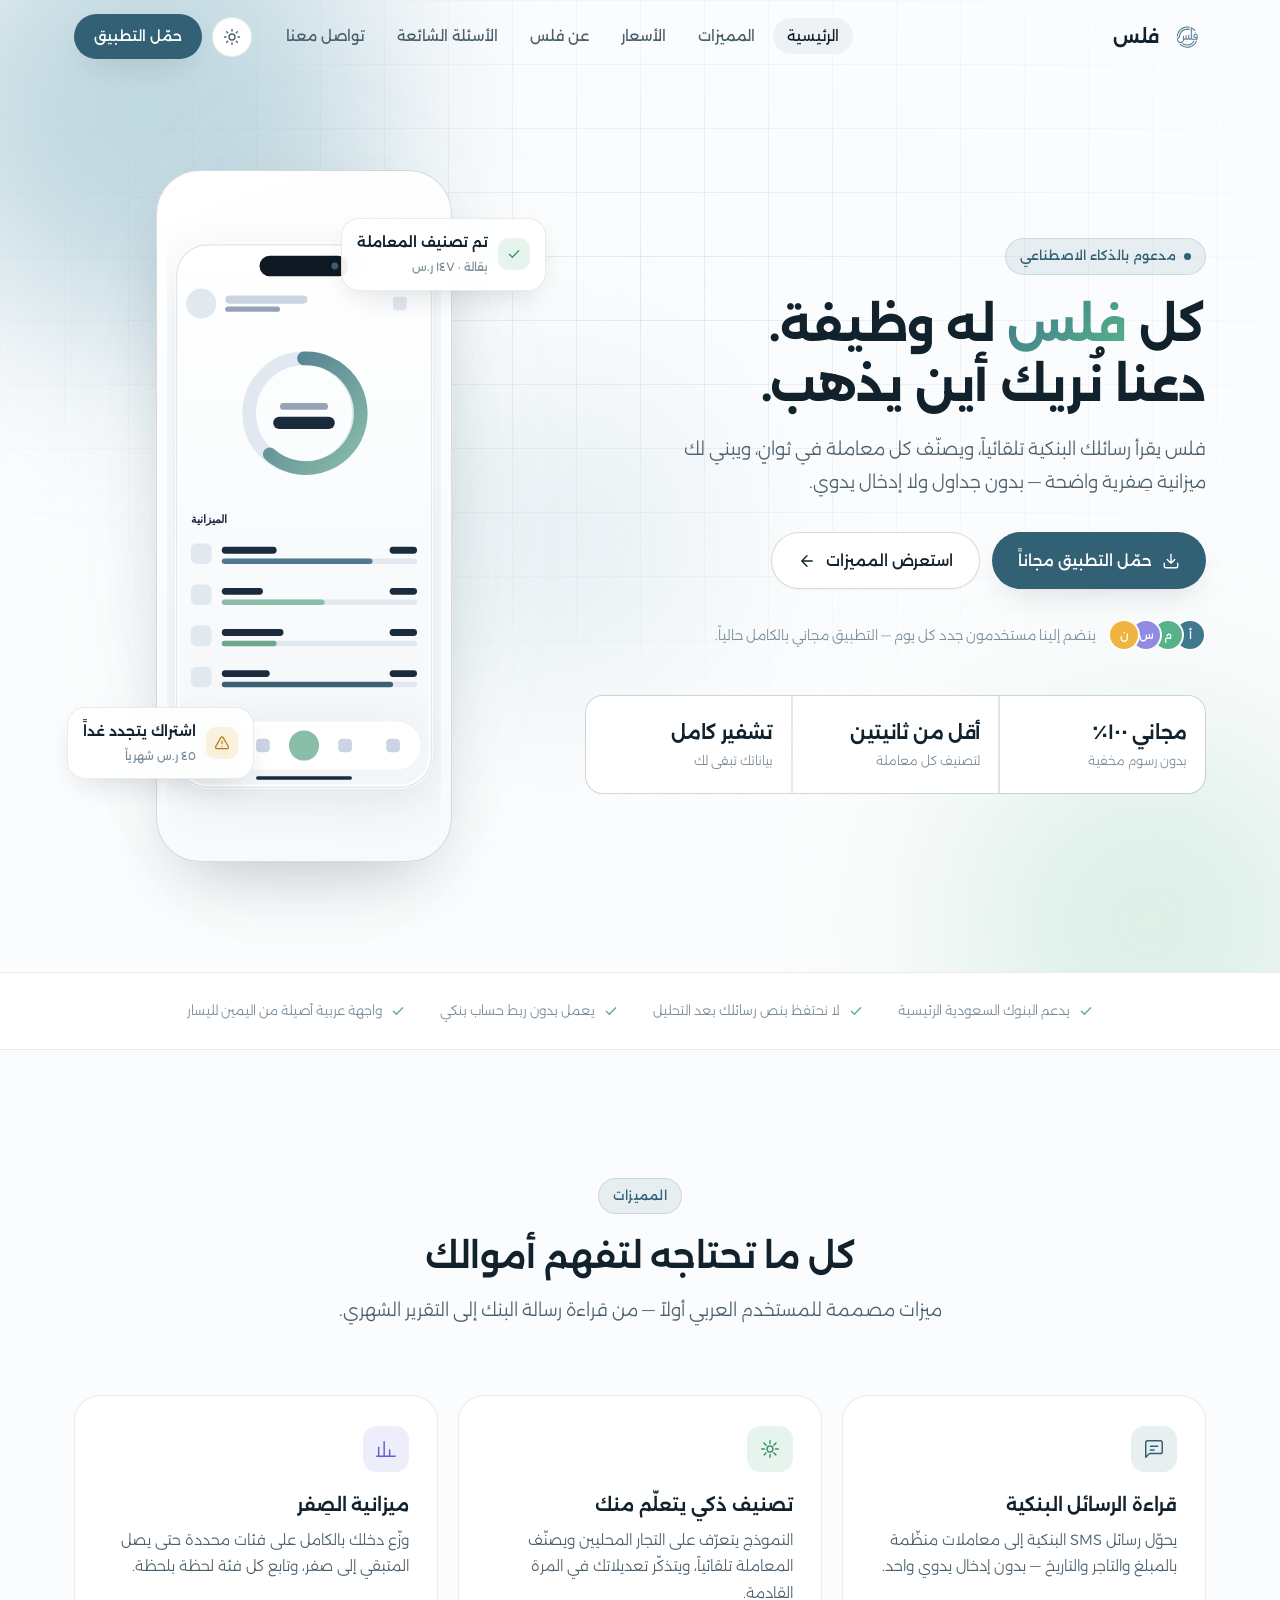
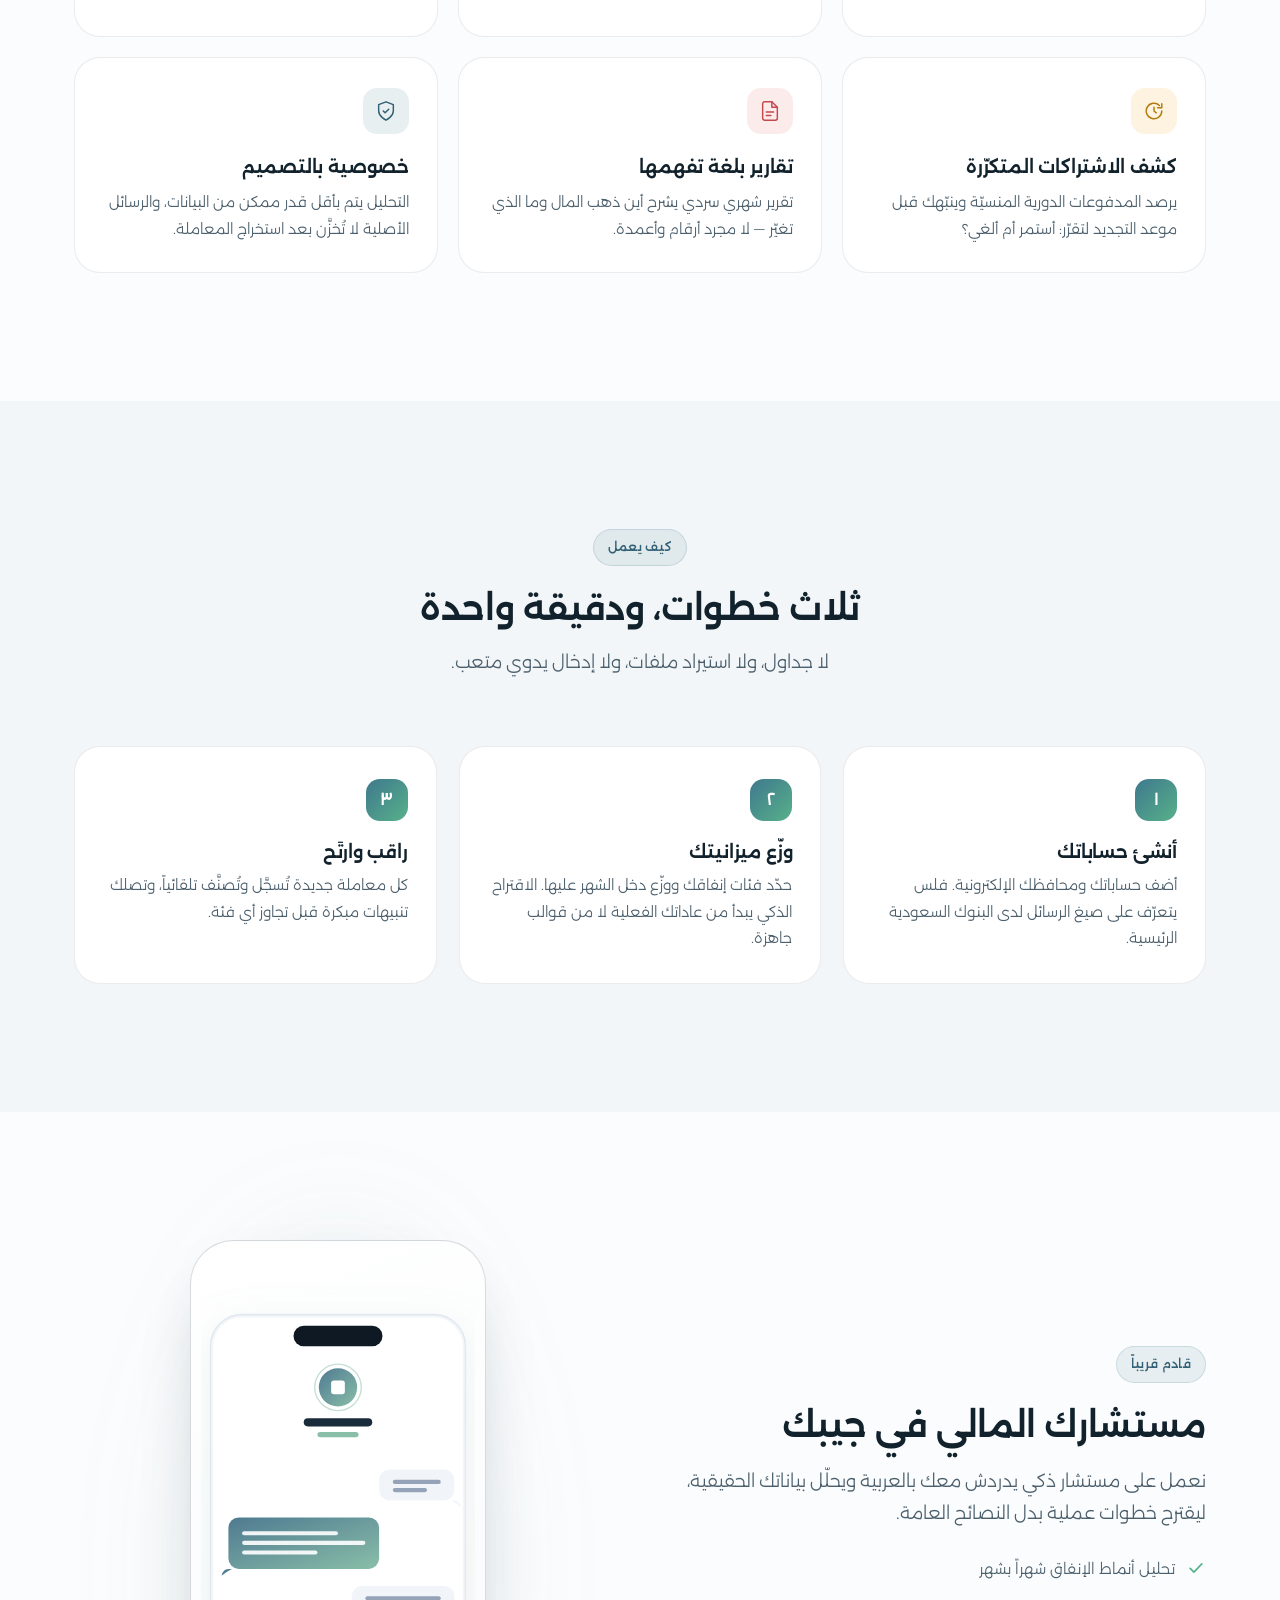
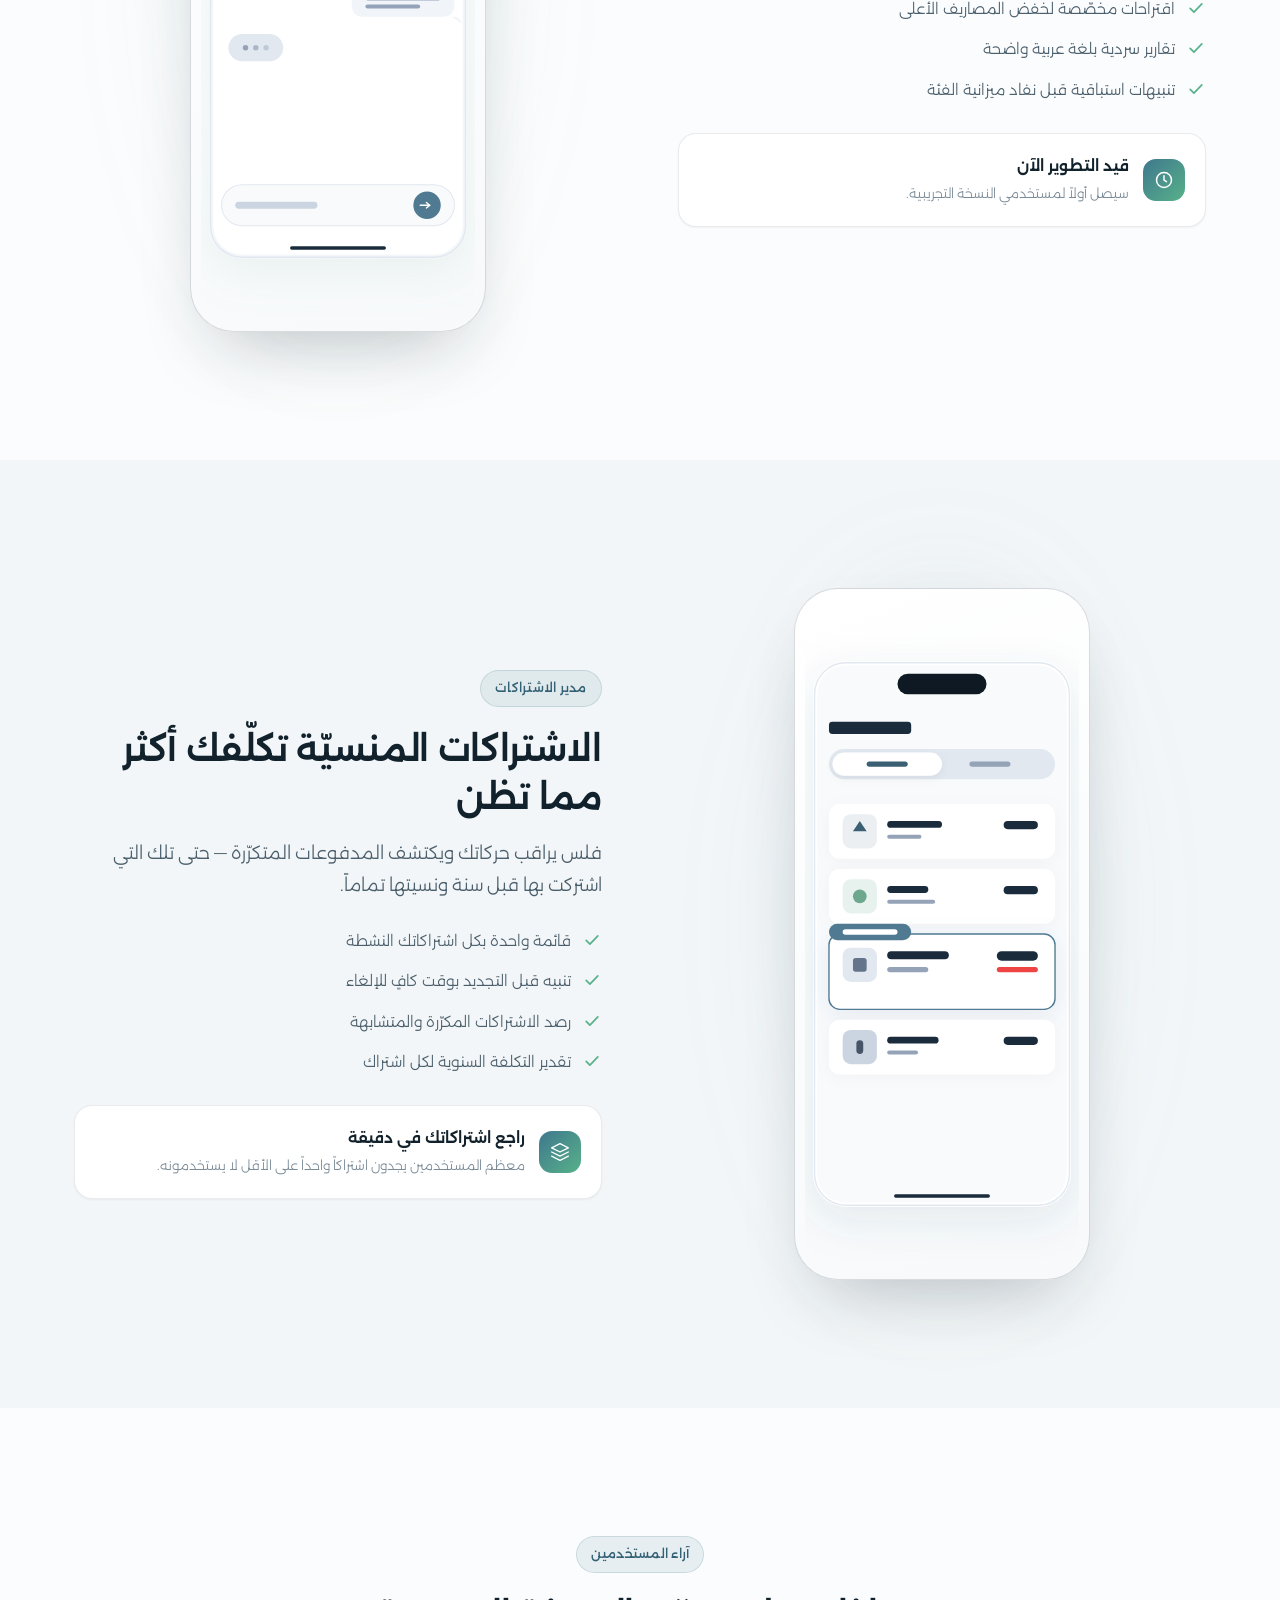
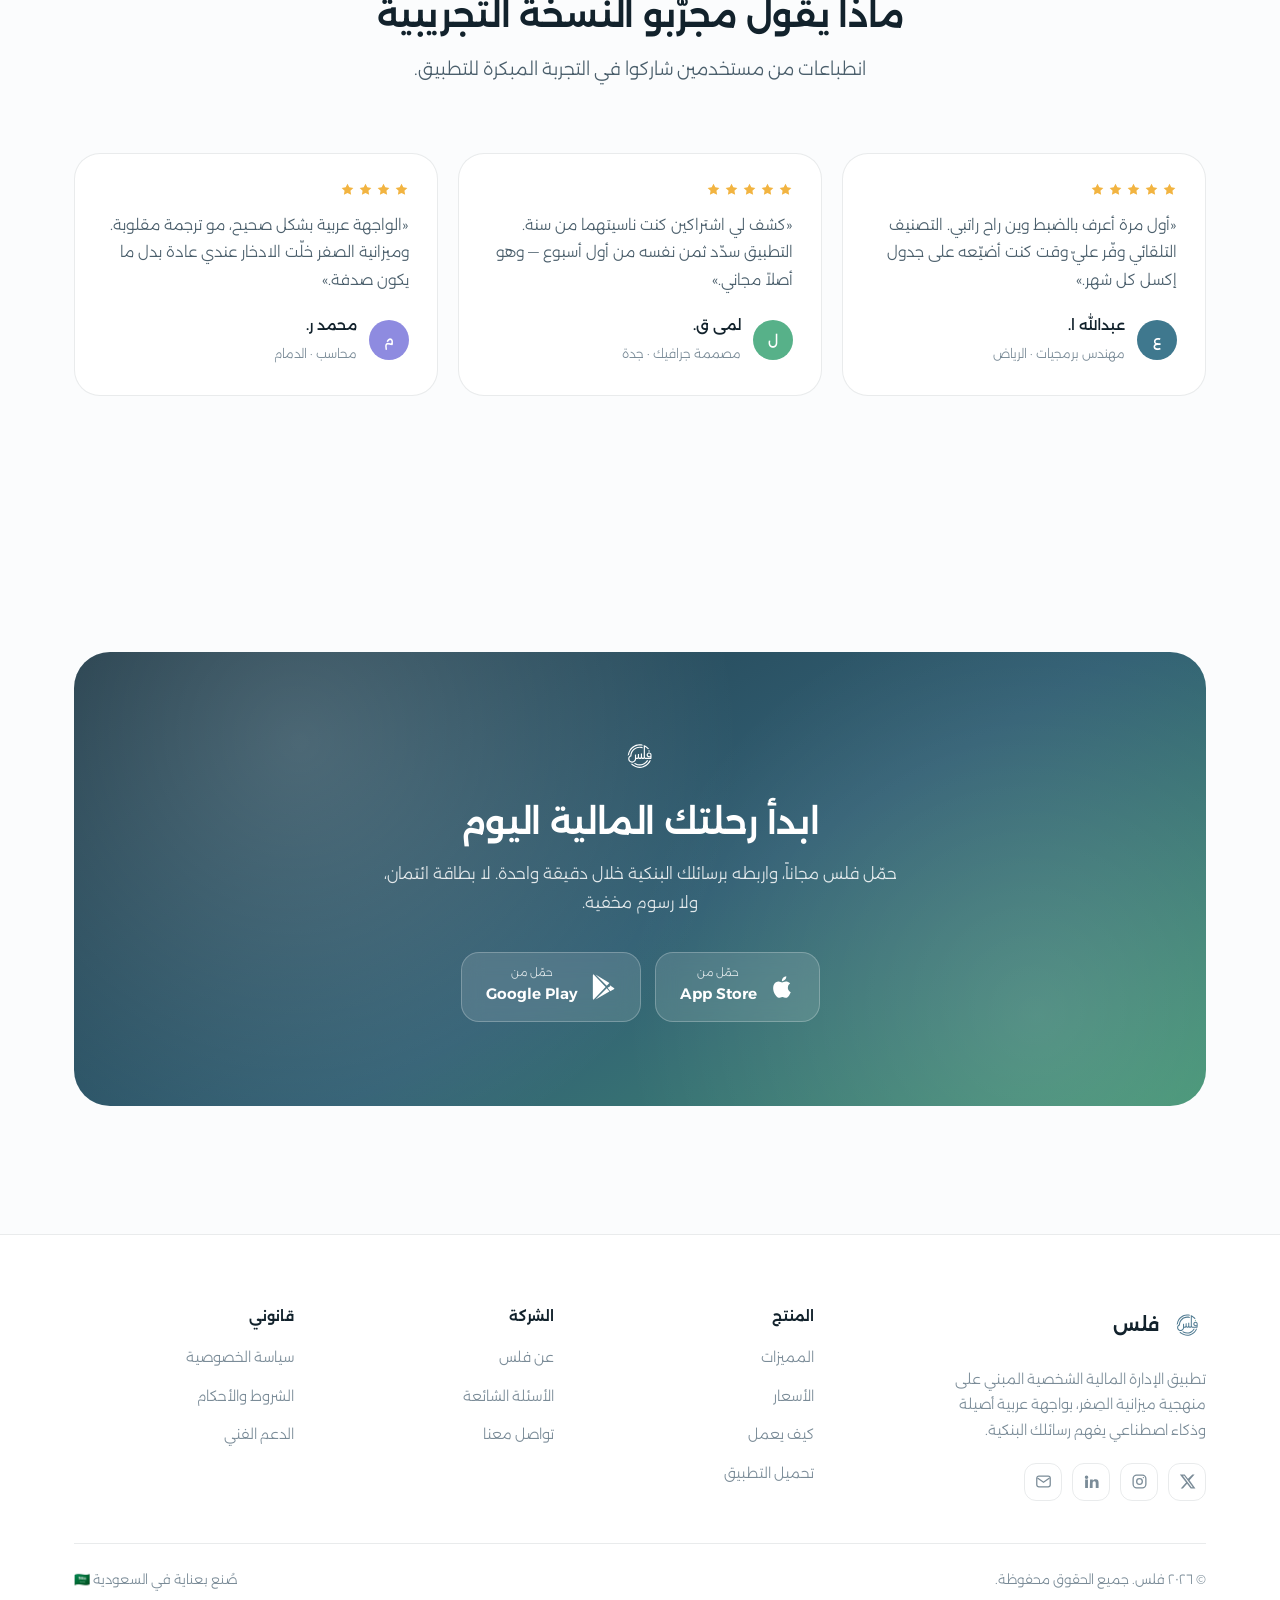
==== index.html @ c115ca53 "إعادة تصميم كاملة لصفحة الهبوط وإضافة صفحات جديدة - نظام تصميم جديد بالكامل في style.css مبني على مت" ====
<!DOCTYPE html>
<html lang="ar" dir="rtl">

<head>
    <meta charset="UTF-8">
    <meta name="viewport" content="width=device-width, initial-scale=1.0">
    <title>فلس — مستشارك المالي الذكي</title>
    <meta name="description" content="فلس تطبيق الميزانية الذكي المبني على منهجية ميزانية الصفر: يقرأ رسائل البنك تلقائياً، يصنّف مصاريفك بالذكاء الاصطناعي، ويكشف اشتراكاتك المخفية.">
    <meta name="theme-color" content="#3F788E">
    <meta property="og:title" content="فلس — مستشارك المالي الذكي">
    <meta property="og:description" content="فلس تطبيق الميزانية الذكي المبني على منهجية ميزانية الصفر: يقرأ رسائل البنك تلقائياً، يصنّف مصاريفك بالذكاء الاصطناعي، ويكشف اشتراكاتك المخفية.">
    <meta property="og:type" content="website">
    <link rel="icon" href="images/logo.svg" type="image/svg+xml">
    <link rel="preconnect" href="https://fonts.googleapis.com">
    <link rel="preconnect" href="https://fonts.gstatic.com" crossorigin>
    <link href="https://fonts.googleapis.com/css2?family=Alexandria:wght@200;300;400;500;600;700&display=swap" rel="stylesheet">
    <link rel="stylesheet" href="style.css">
    <script>
        (function () {
            try {
                var t = localStorage.getItem('fils-theme');
                if (!t) t = window.matchMedia('(prefers-color-scheme: dark)').matches ? 'dark' : 'light';
                document.documentElement.setAttribute('data-theme', t);
            } catch (e) { document.documentElement.setAttribute('data-theme', 'light'); }
        })();
    </script>
</head>

<body>
    <a href="#main" class="btn btn--sm btn--ghost skip-link">تخطَّ إلى المحتوى</a>

    <!-- ===== HEADER ===== -->
    <header class="header">
        <nav class="nav container" aria-label="التنقل الرئيسي">
            <a href="index.html" class="nav__logo" aria-label="فلس — الصفحة الرئيسية">
                <img src="images/logo.svg" alt="">
                <span>فلس</span>
            </a>
            <ul class="nav__menu" id="navMenu">
                <li><a class="nav__link" href="index.html">الرئيسية</a></li>
                <li><a class="nav__link" href="features.html">المميزات</a></li>
                <li><a class="nav__link" href="pricing.html">الأسعار</a></li>
                <li><a class="nav__link" href="about.html">عن فلس</a></li>
                <li><a class="nav__link" href="faq.html">الأسئلة الشائعة</a></li>
                <li><a class="nav__link" href="contact.html">تواصل معنا</a></li>
            </ul>
            <div class="nav__actions">
                <button class="theme-toggle" data-theme-toggle aria-label="تبديل الوضع الليلي">
                    <svg class="icon-sun" viewBox="0 0 24 24" fill="none" stroke="currentColor" stroke-width="1.8" stroke-linecap="round"><circle cx="12" cy="12" r="4"/><path d="M12 2v2M12 20v2M4.9 4.9l1.4 1.4M17.7 17.7l1.4 1.4M2 12h2M20 12h2M4.9 19.1l1.4-1.4M17.7 6.3l1.4-1.4"/></svg>
                    <svg class="icon-moon" viewBox="0 0 24 24" fill="none" stroke="currentColor" stroke-width="1.8" stroke-linecap="round" stroke-linejoin="round"><path d="M21 12.8A9 9 0 1 1 11.2 3a7 7 0 0 0 9.8 9.8z"/></svg>
                </button>
                <a href="index.html#download" class="btn btn--primary btn--sm nav__cta">حمّل التطبيق</a>
                <button class="nav__burger" aria-label="القائمة" aria-expanded="false" aria-controls="navMenu">
                    <span></span><span></span><span></span>
                </button>
            </div>
        </nav>
    </header>

    <main id="main">
    <!-- ===== HERO ===== -->
    <section class="hero">
        <div class="hero__grid-bg"></div>
        <div class="hero__aurora"><span></span><span></span><span></span></div>
        <div class="container hero__inner">
            <div class="hero__text" data-reveal>
                <span class="eyebrow"><span style="width:7px;height:7px;border-radius:50%;background:currentColor;display:inline-block"></span> مدعوم بالذكاء الاصطناعي</span>
                <h1>كل <em>فلس</em> له وظيفة.<br>دعنا نُريك أين يذهب.</h1>
                <p class="lead">فلس يقرأ رسائلك البنكية تلقائياً، ويصنّف كل معاملة في ثوانٍ، ويبني لك ميزانية صِفرية واضحة — بدون جداول ولا إدخال يدوي.</p>
                <div class="hero__cta">
                    <a href="#download" class="btn btn--primary">
                        <svg viewBox="0 0 24 24" fill="none" stroke="currentColor" stroke-width="1.8" stroke-linecap="round" stroke-linejoin="round"><path d="M21 15v4a2 2 0 0 1-2 2H5a2 2 0 0 1-2-2v-4"/><path d="m7 10 5 5 5-5M12 15V3"/></svg>
                        حمّل التطبيق مجاناً
                    </a>
                    <a href="features.html" class="btn btn--ghost">
                        استعرض المميزات
                        <svg viewBox="0 0 24 24" fill="none" stroke="currentColor" stroke-width="1.8" stroke-linecap="round" stroke-linejoin="round"><path d="M19 12H5M12 19l-7-7 7-7"/></svg>
                    </a>
                </div>
                <div class="hero__proof">
                    <div class="hero__avatars">
                        <i style="background:#3F788E">أ</i><i style="background:#57B189">م</i><i style="background:#8E8BE0">س</i><i style="background:#F2B441">ن</i>
                    </div>
                    <span>ينضم إلينا مستخدمون جدد كل يوم — التطبيق مجاني بالكامل حالياً.</span>
                </div>
                <div class="stat-strip">
                    <div class="stat-strip__item">
                        <div class="stat-strip__value">مجاني ١٠٠٪</div>
                        <div class="stat-strip__label">بدون رسوم مخفية</div>
                    </div>
                    <div class="stat-strip__item">
                        <div class="stat-strip__value">أقل من ثانيتين</div>
                        <div class="stat-strip__label">لتصنيف كل معاملة</div>
                    </div>
                    <div class="stat-strip__item">
                        <div class="stat-strip__value">تشفير كامل</div>
                        <div class="stat-strip__label">بياناتك تبقى لك</div>
                    </div>
                </div>
            </div>
            <div class="hero__visual" data-reveal data-reveal-delay="120">
                <div class="device">
                    <div class="device__frame">
                        <img src="images/mockup-hero.svg" alt="واجهة تطبيق فلس تعرض الميزانية الشهرية" width="330" height="670">
                    </div>
                    <div class="device__chip device__chip--a">
                        <i class="i-mint"><svg viewBox="0 0 24 24" fill="none" stroke="currentColor" stroke-width="2" stroke-linecap="round"><path d="m5 12.5 4.5 4.5L19 7"/></svg></i>
                        <div><b>تم تصنيف المعاملة</b><small>بقالة · ١٤٧ ر.س</small></div>
                    </div>
                    <div class="device__chip device__chip--b">
                        <i class="i-amber"><svg viewBox="0 0 24 24" fill="none" stroke="currentColor" stroke-width="1.8" stroke-linecap="round"><path d="M12 9v4M12 17h.01M10.3 3.9 2.6 17.3A2 2 0 0 0 4.3 20.3h15.4a2 2 0 0 0 1.7-3L13.7 3.9a2 2 0 0 0-3.4 0z"/></svg></i>
                        <div><b>اشتراك يتجدد غداً</b><small>٤٥ ر.س شهرياً</small></div>
                    </div>
                </div>
            </div>
        </div>
    </section>

    <!-- ===== TRUST BAR ===== -->
    <div class="trustbar">
        <div class="container trustbar__inner">
            <span><svg viewBox="0 0 24 24" fill="none" stroke="currentColor" stroke-width="2" stroke-linecap="round" stroke-linejoin="round"><path d="m5 12.5 4.5 4.5L19 7"/></svg> يدعم البنوك السعودية الرئيسية</span>
            <span><svg viewBox="0 0 24 24" fill="none" stroke="currentColor" stroke-width="2" stroke-linecap="round" stroke-linejoin="round"><path d="m5 12.5 4.5 4.5L19 7"/></svg> لا نحتفظ بنص رسائلك بعد التحليل</span>
            <span><svg viewBox="0 0 24 24" fill="none" stroke="currentColor" stroke-width="2" stroke-linecap="round" stroke-linejoin="round"><path d="m5 12.5 4.5 4.5L19 7"/></svg> يعمل بدون ربط حساب بنكي</span>
            <span><svg viewBox="0 0 24 24" fill="none" stroke="currentColor" stroke-width="2" stroke-linecap="round" stroke-linejoin="round"><path d="m5 12.5 4.5 4.5L19 7"/></svg> واجهة عربية أصيلة من اليمين لليسار</span>
        </div>
    </div>

    <!-- ===== FEATURES ===== -->
    <section class="section" id="features">
        <div class="container">
            <div class="section-head" data-reveal>
                <span class="eyebrow">المميزات</span>
                <h2>كل ما تحتاجه لتفهم أموالك</h2>
                <p class="lead">ميزات مصممة للمستخدم العربي أولاً — من قراءة رسالة البنك إلى التقرير الشهري.</p>
            </div>
            <div class="cards">
                <article class="card" data-reveal>
                    <div class="card__icon i-brand"><svg viewBox="0 0 24 24" fill="none" stroke="currentColor" stroke-width="1.6" stroke-linecap="round" stroke-linejoin="round"><path d="M21 15a2 2 0 0 1-2 2H7l-4 4V5a2 2 0 0 1 2-2h14a2 2 0 0 1 2 2z"/><path d="M8 9h8M8 13h4"/></svg></div>
                    <h3>قراءة الرسائل البنكية</h3>
                    <p>يحوّل رسائل SMS البنكية إلى معاملات منظّمة بالمبلغ والتاجر والتاريخ — بدون إدخال يدوي واحد.</p>
                </article>
                <article class="card" data-reveal data-reveal-delay="80">
                    <div class="card__icon i-mint"><svg viewBox="0 0 24 24" fill="none" stroke="currentColor" stroke-width="1.6" stroke-linecap="round" stroke-linejoin="round"><path d="M12 3v3M12 18v3M3 12h3M18 12h3M5.6 5.6 7.8 7.8M16.2 16.2l2.2 2.2M18.4 5.6l-2.2 2.2M7.8 16.2l-2.2 2.2"/><circle cx="12" cy="12" r="3.2"/></svg></div>
                    <h3>تصنيف ذكي يتعلّم منك</h3>
                    <p>النموذج يتعرّف على التجار المحليين ويصنّف المعاملة تلقائياً، ويتذكّر تعديلاتك في المرة القادمة.</p>
                </article>
                <article class="card" data-reveal data-reveal-delay="160">
                    <div class="card__icon i-violet"><svg viewBox="0 0 24 24" fill="none" stroke="currentColor" stroke-width="1.6" stroke-linecap="round" stroke-linejoin="round"><path d="M4 20V10M10 20V4M16 20v-7M22 20H2"/></svg></div>
                    <h3>ميزانية الصِفر</h3>
                    <p>وزّع دخلك بالكامل على فئات محددة حتى يصل المتبقي إلى صفر، وتابع كل فئة لحظة بلحظة.</p>
                </article>
                <article class="card" data-reveal>
                    <div class="card__icon i-amber"><svg viewBox="0 0 24 24" fill="none" stroke="currentColor" stroke-width="1.6" stroke-linecap="round" stroke-linejoin="round"><path d="M20.5 12a8.5 8.5 0 1 1-2.6-6.1"/><path d="M20.5 4v4.5H16"/><path d="M12 8v4l2.5 2"/></svg></div>
                    <h3>كشف الاشتراكات المتكرّرة</h3>
                    <p>يرصد المدفوعات الدورية المنسيّة وينبّهك قبل موعد التجديد لتقرّر: أستمر أم ألغي؟</p>
                </article>
                <article class="card" data-reveal data-reveal-delay="80">
                    <div class="card__icon i-rose"><svg viewBox="0 0 24 24" fill="none" stroke="currentColor" stroke-width="1.6" stroke-linecap="round" stroke-linejoin="round"><path d="M14 2H6a2 2 0 0 0-2 2v16a2 2 0 0 0 2 2h12a2 2 0 0 0 2-2V8z"/><path d="M14 2v6h6M8 13h8M8 17h5"/></svg></div>
                    <h3>تقارير بلغة تفهمها</h3>
                    <p>تقرير شهري سردي يشرح أين ذهب المال وما الذي تغيّر — لا مجرد أرقام وأعمدة.</p>
                </article>
                <article class="card" data-reveal data-reveal-delay="160">
                    <div class="card__icon i-brand"><svg viewBox="0 0 24 24" fill="none" stroke="currentColor" stroke-width="1.6" stroke-linecap="round" stroke-linejoin="round"><path d="M12 22s8-4 8-10V5l-8-3-8 3v7c0 6 8 10 8 10z"/><path d="m9 12 2 2 4-4"/></svg></div>
                    <h3>خصوصية بالتصميم</h3>
                    <p>التحليل يتم بأقل قدر ممكن من البيانات، والرسائل الأصلية لا تُخزَّن بعد استخراج المعاملة.</p>
                </article>
            </div>
        </div>
    </section>

    <!-- ===== HOW IT WORKS ===== -->
    <section class="section section--alt" id="how">
        <div class="container">
            <div class="section-head" data-reveal>
                <span class="eyebrow">كيف يعمل</span>
                <h2>ثلاث خطوات، ودقيقة واحدة</h2>
                <p class="lead">لا جداول، ولا استيراد ملفات، ولا إدخال يدوي متعب.</p>
            </div>
            <div class="steps">
                <div class="step" data-reveal>
                    <div class="step__num">١</div>
                    <h3>أنشئ حساباتك</h3>
                    <p>أضف حساباتك ومحافظك الإلكترونية. فلس يتعرّف على صيغ الرسائل لدى البنوك السعودية الرئيسية.</p>
                </div>
                <div class="step" data-reveal data-reveal-delay="100">
                    <div class="step__num">٢</div>
                    <h3>وزّع ميزانيتك</h3>
                    <p>حدّد فئات إنفاقك ووزّع دخل الشهر عليها. الاقتراح الذكي يبدأ من عاداتك الفعلية لا من قوالب جاهزة.</p>
                </div>
                <div class="step" data-reveal data-reveal-delay="200">
                    <div class="step__num">٣</div>
                    <h3>راقب وارتَح</h3>
                    <p>كل معاملة جديدة تُسجَّل وتُصنَّف تلقائياً، وتصلك تنبيهات مبكرة قبل تجاوز أي فئة.</p>
                </div>
            </div>
        </div>
    </section>

    <!-- ===== AI SPLIT ===== -->
    <section class="section" id="ai">
        <div class="container split">
            <div data-reveal>
                <span class="eyebrow">قادم قريباً</span>
                <h2>مستشارك المالي في جيبك</h2>
                <p class="lead">نعمل على مستشار ذكي يدردش معك بالعربية ويحلّل بياناتك الحقيقية، ليقترح خطوات عملية بدل النصائح العامة.</p>
                <ul class="checklist">
                    <li><svg viewBox="0 0 24 24" fill="none" stroke="currentColor" stroke-width="2" stroke-linecap="round" stroke-linejoin="round"><path d="m5 12.5 4.5 4.5L19 7"/></svg> تحليل أنماط الإنفاق شهراً بشهر</li>
                    <li><svg viewBox="0 0 24 24" fill="none" stroke="currentColor" stroke-width="2" stroke-linecap="round" stroke-linejoin="round"><path d="m5 12.5 4.5 4.5L19 7"/></svg> اقتراحات مخصّصة لخفض المصاريف الأعلى</li>
                    <li><svg viewBox="0 0 24 24" fill="none" stroke="currentColor" stroke-width="2" stroke-linecap="round" stroke-linejoin="round"><path d="m5 12.5 4.5 4.5L19 7"/></svg> تقارير سردية بلغة عربية واضحة</li>
                    <li><svg viewBox="0 0 24 24" fill="none" stroke="currentColor" stroke-width="2" stroke-linecap="round" stroke-linejoin="round"><path d="m5 12.5 4.5 4.5L19 7"/></svg> تنبيهات استباقية قبل نفاد ميزانية الفئة</li>
                </ul>
                <div class="callout">
                    <i><svg viewBox="0 0 24 24" fill="none" stroke="currentColor" stroke-width="1.8" stroke-linecap="round"><circle cx="12" cy="12" r="9"/><path d="M12 7v5l3 2"/></svg></i>
                    <div><b>قيد التطوير الآن</b><span>سيصل أولاً لمستخدمي النسخة التجريبية.</span></div>
                </div>
            </div>
            <div class="split__visual" data-reveal data-reveal-delay="120">
                <div class="device">
                    <div class="device__frame"><img src="images/mockup-ai.svg" alt="مستشار فلس المالي الذكي" width="330" height="670"></div>
                </div>
            </div>
        </div>
    </section>

    <!-- ===== SUBSCRIPTIONS SPLIT ===== -->
    <section class="section section--alt">
        <div class="container split split--rev">
            <div data-reveal>
                <span class="eyebrow">مدير الاشتراكات</span>
                <h2>الاشتراكات المنسيّة تكلّفك أكثر مما تظن</h2>
                <p class="lead">فلس يراقب حركاتك ويكتشف المدفوعات المتكرّرة — حتى تلك التي اشتركت بها قبل سنة ونسيتها تماماً.</p>
                <ul class="checklist">
                    <li><svg viewBox="0 0 24 24" fill="none" stroke="currentColor" stroke-width="2" stroke-linecap="round" stroke-linejoin="round"><path d="m5 12.5 4.5 4.5L19 7"/></svg> قائمة واحدة بكل اشتراكاتك النشطة</li>
                    <li><svg viewBox="0 0 24 24" fill="none" stroke="currentColor" stroke-width="2" stroke-linecap="round" stroke-linejoin="round"><path d="m5 12.5 4.5 4.5L19 7"/></svg> تنبيه قبل التجديد بوقت كافٍ للإلغاء</li>
                    <li><svg viewBox="0 0 24 24" fill="none" stroke="currentColor" stroke-width="2" stroke-linecap="round" stroke-linejoin="round"><path d="m5 12.5 4.5 4.5L19 7"/></svg> رصد الاشتراكات المكرّرة والمتشابهة</li>
                    <li><svg viewBox="0 0 24 24" fill="none" stroke="currentColor" stroke-width="2" stroke-linecap="round" stroke-linejoin="round"><path d="m5 12.5 4.5 4.5L19 7"/></svg> تقدير التكلفة السنوية لكل اشتراك</li>
                </ul>
                <div class="callout">
                    <i><svg viewBox="0 0 24 24" fill="none" stroke="currentColor" stroke-width="1.6" stroke-linecap="round" stroke-linejoin="round"><path d="M12 2 2 7l10 5 10-5z"/><path d="m2 17 10 5 10-5M2 12l10 5 10-5"/></svg></i>
                    <div><b>راجع اشتراكاتك في دقيقة</b><span>معظم المستخدمين يجدون اشتراكاً واحداً على الأقل لا يستخدمونه.</span></div>
                </div>
            </div>
            <div class="split__visual" data-reveal data-reveal-delay="120">
                <div class="device">
                    <div class="device__frame"><img src="images/mockup-subscriptions.svg" alt="شاشة إدارة الاشتراكات في فلس" width="330" height="670"></div>
                </div>
            </div>
        </div>
    </section>

    <!-- ===== TESTIMONIALS =====
         ملاحظة: الآراء أدناه نصوص افتراضية للعرض فقط — استبدلها بآراء حقيقية قبل النشر. -->
    <section class="section">
        <div class="container">
            <div class="section-head" data-reveal>
                <span class="eyebrow">آراء المستخدمين</span>
                <h2>ماذا يقول مجرّبو النسخة التجريبية</h2>
                <p class="lead">انطباعات من مستخدمين شاركوا في التجربة المبكرة للتطبيق.</p>
            </div>
            <div class="quotes">
                <figure class="quote" data-reveal>
                    <div class="stars"><svg viewBox="0 0 24 24" fill="currentColor"><path d="m12 2.6 2.9 5.9 6.5.9-4.7 4.6 1.1 6.5-5.8-3-5.8 3 1.1-6.5L2.6 9.4l6.5-.9z"/></svg><svg viewBox="0 0 24 24" fill="currentColor"><path d="m12 2.6 2.9 5.9 6.5.9-4.7 4.6 1.1 6.5-5.8-3-5.8 3 1.1-6.5L2.6 9.4l6.5-.9z"/></svg><svg viewBox="0 0 24 24" fill="currentColor"><path d="m12 2.6 2.9 5.9 6.5.9-4.7 4.6 1.1 6.5-5.8-3-5.8 3 1.1-6.5L2.6 9.4l6.5-.9z"/></svg><svg viewBox="0 0 24 24" fill="currentColor"><path d="m12 2.6 2.9 5.9 6.5.9-4.7 4.6 1.1 6.5-5.8-3-5.8 3 1.1-6.5L2.6 9.4l6.5-.9z"/></svg><svg viewBox="0 0 24 24" fill="currentColor"><path d="m12 2.6 2.9 5.9 6.5.9-4.7 4.6 1.1 6.5-5.8-3-5.8 3 1.1-6.5L2.6 9.4l6.5-.9z"/></svg></div>
                    <p>«أول مرة أعرف بالضبط وين راح راتبي. التصنيف التلقائي وفّر عليّ وقت كنت أضيّعه على جدول إكسل كل شهر.»</p>
                    <figcaption class="quote__who"><i style="background:#3F788E">ع</i><div><b>عبدالله ا.</b><small>مهندس برمجيات · الرياض</small></div></figcaption>
                </figure>
                <figure class="quote" data-reveal data-reveal-delay="80">
                    <div class="stars"><svg viewBox="0 0 24 24" fill="currentColor"><path d="m12 2.6 2.9 5.9 6.5.9-4.7 4.6 1.1 6.5-5.8-3-5.8 3 1.1-6.5L2.6 9.4l6.5-.9z"/></svg><svg viewBox="0 0 24 24" fill="currentColor"><path d="m12 2.6 2.9 5.9 6.5.9-4.7 4.6 1.1 6.5-5.8-3-5.8 3 1.1-6.5L2.6 9.4l6.5-.9z"/></svg><svg viewBox="0 0 24 24" fill="currentColor"><path d="m12 2.6 2.9 5.9 6.5.9-4.7 4.6 1.1 6.5-5.8-3-5.8 3 1.1-6.5L2.6 9.4l6.5-.9z"/></svg><svg viewBox="0 0 24 24" fill="currentColor"><path d="m12 2.6 2.9 5.9 6.5.9-4.7 4.6 1.1 6.5-5.8-3-5.8 3 1.1-6.5L2.6 9.4l6.5-.9z"/></svg><svg viewBox="0 0 24 24" fill="currentColor"><path d="m12 2.6 2.9 5.9 6.5.9-4.7 4.6 1.1 6.5-5.8-3-5.8 3 1.1-6.5L2.6 9.4l6.5-.9z"/></svg></div>
                    <p>«كشف لي اشتراكين كنت ناسيتهما من سنة. التطبيق سدّد ثمن نفسه من أول أسبوع — وهو أصلاً مجاني.»</p>
                    <figcaption class="quote__who"><i style="background:#57B189">ل</i><div><b>لمى ق.</b><small>مصممة جرافيك · جدة</small></div></figcaption>
                </figure>
                <figure class="quote" data-reveal data-reveal-delay="160">
                    <div class="stars"><svg viewBox="0 0 24 24" fill="currentColor"><path d="m12 2.6 2.9 5.9 6.5.9-4.7 4.6 1.1 6.5-5.8-3-5.8 3 1.1-6.5L2.6 9.4l6.5-.9z"/></svg><svg viewBox="0 0 24 24" fill="currentColor"><path d="m12 2.6 2.9 5.9 6.5.9-4.7 4.6 1.1 6.5-5.8-3-5.8 3 1.1-6.5L2.6 9.4l6.5-.9z"/></svg><svg viewBox="0 0 24 24" fill="currentColor"><path d="m12 2.6 2.9 5.9 6.5.9-4.7 4.6 1.1 6.5-5.8-3-5.8 3 1.1-6.5L2.6 9.4l6.5-.9z"/></svg><svg viewBox="0 0 24 24" fill="currentColor"><path d="m12 2.6 2.9 5.9 6.5.9-4.7 4.6 1.1 6.5-5.8-3-5.8 3 1.1-6.5L2.6 9.4l6.5-.9z"/></svg></div>
                    <p>«الواجهة عربية بشكل صحيح، مو ترجمة مقلوبة. وميزانية الصفر خلّت الادخار عندي عادة بدل ما يكون صدفة.»</p>
                    <figcaption class="quote__who"><i style="background:#8E8BE0">م</i><div><b>محمد ر.</b><small>محاسب · الدمام</small></div></figcaption>
                </figure>
            </div>
        </div>
    </section>

    <!-- ===== CTA ===== -->
    <section class="section" id="download">
        <div class="container">
            <div class="cta" data-reveal>
                <img src="images/logo.svg" alt="فلس" class="cta__logo">
                <h2>ابدأ رحلتك المالية اليوم</h2>
                <p>حمّل فلس مجاناً، واربطه برسائلك البنكية خلال دقيقة واحدة. لا بطاقة ائتمان، ولا رسوم مخفية.</p>
                <div class="stores">
                    <a href="#" class="store" aria-label="حمّل من App Store">
                        <svg viewBox="0 0 24 24" fill="currentColor"><path d="M18.71 19.5c-.83 1.24-1.71 2.45-3.05 2.47-1.34.03-1.77-.79-3.29-.79-1.53 0-2 .77-3.27.82-1.31.05-2.3-1.32-3.14-2.53C4.25 17 2.94 12.45 4.7 9.39c.87-1.52 2.43-2.48 4.12-2.51 1.28-.02 2.5.87 3.29.87.78 0 2.26-1.07 3.8-.91.65.03 2.47.26 3.64 1.98-.09.06-2.17 1.28-2.15 3.81.03 3.02 2.65 4.03 2.68 4.04-.03.07-.42 1.44-1.38 2.83M13 3.5c.73-.83 1.94-1.46 2.94-1.5.13 1.17-.34 2.35-1.04 3.19-.69.85-1.83 1.51-2.95 1.42-.15-1.15.41-2.35 1.05-3.11z"/></svg>
                        <div><small>حمّل من</small><strong>App Store</strong></div>
                    </a>
                    <a href="#" class="store" aria-label="حمّل من Google Play">
                        <svg viewBox="0 0 24 24" fill="currentColor"><path d="M3.18 23.67c-.3-.18-.55-.52-.55-.97V1.3c0-.45.25-.79.55-.97l11.25 11.67L3.18 23.67zM15.47 13.05L5.08 23.44l12.85-7.2-2.46-3.19zm2.93-1.62l-2.19 1.24L18.68 16l3.34-1.87c.6-.34.6-.89 0-1.23l-3.62-2.47zM5.08.56l10.39 10.4 2.46-2.55L5.08.56z"/></svg>
                        <div><small>حمّل من</small><strong>Google Play</strong></div>
                    </a>
                </div>
            </div>
        </div>
    </section>

    </main>

    <!-- ===== FOOTER ===== -->
    <footer class="footer">
        <div class="container">
            <div class="footer__grid">
                <div class="footer__brand">
                    <a href="index.html" class="nav__logo footer__lockup"><img src="images/logo.svg" alt=""><span>فلس</span></a>
                    <p>تطبيق الإدارة المالية الشخصية المبني على منهجية ميزانية الصِفر، بواجهة عربية أصيلة وذكاء اصطناعي يفهم رسائلك البنكية.</p>
                    <div class="socials">
                        <a href="#" aria-label="إكس"><svg viewBox="0 0 24 24" fill="currentColor"><path d="M18.9 2H22l-7.1 8.1L23.2 22h-6.6l-5.2-6.8L5.5 22H2.4l7.6-8.7L1.2 2h6.8l4.7 6.2L18.9 2zm-1.1 18.1h1.7L7.3 3.8H5.5l12.3 16.3z"/></svg></a>
                        <a href="#" aria-label="إنستغرام"><svg viewBox="0 0 24 24" fill="none" stroke="currentColor" stroke-width="1.8"><rect x="3" y="3" width="18" height="18" rx="5"/><circle cx="12" cy="12" r="4"/><circle cx="17.5" cy="6.5" r="1" fill="currentColor" stroke="none"/></svg></a>
                        <a href="#" aria-label="لينكدإن"><svg viewBox="0 0 24 24" fill="currentColor"><path d="M4.98 3.5A2.5 2.5 0 1 0 5 8.5a2.5 2.5 0 0 0-.02-5zM3 9h4v12H3zM10 9h3.8v1.7h.06c.53-.95 1.83-1.95 3.76-1.95C21.4 8.75 22 11 22 14.1V21h-4v-6.1c0-1.46-.03-3.34-2.06-3.34-2.06 0-2.38 1.59-2.38 3.23V21h-4z"/></svg></a>
                        <a href="mailto:support@fils.app" aria-label="البريد"><svg viewBox="0 0 24 24" fill="none" stroke="currentColor" stroke-width="1.8"><rect x="2.5" y="4.5" width="19" height="15" rx="3"/><path d="m3.5 7 8.5 6 8.5-6"/></svg></a>
                    </div>
                </div>
                <div class="footer__col">
                    <h4>المنتج</h4>
                    <ul>
                        <li><a href="features.html">المميزات</a></li>
                        <li><a href="pricing.html">الأسعار</a></li>
                        <li><a href="index.html#how">كيف يعمل</a></li>
                        <li><a href="index.html#download">تحميل التطبيق</a></li>
                    </ul>
                </div>
                <div class="footer__col">
                    <h4>الشركة</h4>
                    <ul>
                        <li><a href="about.html">عن فلس</a></li>
                        <li><a href="faq.html">الأسئلة الشائعة</a></li>
                        <li><a href="contact.html">تواصل معنا</a></li>
                    </ul>
                </div>
                <div class="footer__col">
                    <h4>قانوني</h4>
                    <ul>
                        <li><a href="privacy.html">سياسة الخصوصية</a></li>
                        <li><a href="terms.html">الشروط والأحكام</a></li>
                        <li><a href="mailto:support@fils.app">الدعم الفني</a></li>
                    </ul>
                </div>
            </div>
            <div class="footer__bottom">
                <p>© <span data-year>٢٠٢٦</span> فلس. جميع الحقوق محفوظة.</p>
                <p>صُنع بعناية في السعودية 🇸🇦</p>
            </div>
        </div>
    </footer>

    <script src="script.js"></script>
</body>

</html>
---- style.css ----
/* =========================================================
   فلس — Design System v2
   Font: Alexandria
   ========================================================= */

:root {
    color-scheme: light;

    /* Brand */
    --brand-50:  #EEF5F7;
    --brand-100: #D9E9EE;
    --brand-200: #B4D2DC;
    --brand-300: #86B4C4;
    --brand-400: #5C93A8;
    --brand-500: #3F788E;
    --brand-600: #326074;
    --brand-700: #274B5C;
    --brand-800: #1D3846;
    --brand-900: #142833;

    --mint-300: #A8D9C2;
    --mint-400: #7FC7A6;
    --mint-500: #57B189;
    --mint-600: #3F9271;

    --amber-400: #F2B441;
    --rose-400:  #E8797B;
    --violet-400:#8E8BE0;

    /* Surfaces (light) */
    --bg:            #FBFCFD;
    --bg-alt:        #F3F6F8;
    --surface:       #FFFFFF;
    --surface-2:     #F7F9FB;
    --surface-inset: #EEF2F5;
    --border:        rgba(20, 40, 51, 0.09);
    --border-strong: rgba(20, 40, 51, 0.16);

    /* Text */
    --text:      #12222C;
    --text-soft: #4B5F6C;
    --text-mute: #7B8C98;
    --on-brand:  #FFFFFF;

    /* Effects */
    --shadow-xs: 0 1px 2px rgba(18, 34, 44, .05);
    --shadow-sm: 0 2px 10px rgba(18, 34, 44, .06);
    --shadow-md: 0 12px 32px -12px rgba(18, 34, 44, .18);
    --shadow-lg: 0 32px 72px -28px rgba(18, 34, 44, .28);
    --ring: 0 0 0 4px rgba(63, 120, 142, .18);

    --grad-brand: linear-gradient(135deg, var(--brand-500), var(--mint-500));
    --grad-soft:  linear-gradient(160deg, rgba(63,120,142,.10), rgba(87,177,137,.06));

    /* Geometry */
    --r-xs: 8px;
    --r-sm: 12px;
    --r-md: 18px;
    --r-lg: 26px;
    --r-xl: 36px;
    --r-full: 999px;

    --nav-h: 74px;
    --maxw: 1180px;

    --font: 'Alexandria', 'Segoe UI', system-ui, -apple-system, sans-serif;
    --ease: cubic-bezier(.22, 1, .36, 1);
    --t: .28s var(--ease);
}

/* ---------- Dark theme ---------- */
:root[data-theme="dark"] {
    color-scheme: dark;

    --bg:            #0C1319;
    --bg-alt:        #0F1922;
    --surface:       #131F29;
    --surface-2:     #17242F;
    --surface-inset: #1C2B37;
    --border:        rgba(255, 255, 255, .09);
    --border-strong: rgba(255, 255, 255, .18);

    --text:      #EAF1F5;
    --text-soft: #A9BCC8;
    --text-mute: #7A8D9A;

    --shadow-xs: 0 1px 2px rgba(0,0,0,.4);
    --shadow-sm: 0 2px 12px rgba(0,0,0,.35);
    --shadow-md: 0 16px 40px -16px rgba(0,0,0,.65);
    --shadow-lg: 0 40px 90px -32px rgba(0,0,0,.8);
    --ring: 0 0 0 4px rgba(134, 180, 196, .22);

    --grad-soft: linear-gradient(160deg, rgba(86,177,137,.10), rgba(63,120,142,.06));
}

/* ---------- Reset ---------- */
*, *::before, *::after { margin: 0; padding: 0; box-sizing: border-box; }

html {
    scroll-behavior: smooth;
    font-size: 16px;
    scroll-padding-top: calc(var(--nav-h) + 24px);
}

body {
    font-family: var(--font);
    font-weight: 300;
    background: var(--bg);
    color: var(--text);
    line-height: 1.8;
    overflow-x: clip;
    -webkit-font-smoothing: antialiased;
    text-rendering: optimizeLegibility;
    transition: background .4s var(--ease), color .4s var(--ease);
}

img, svg { max-width: 100%; display: block; }
a { text-decoration: none; color: inherit; }
ul { list-style: none; }
button { font: inherit; cursor: pointer; border: 0; background: none; color: inherit; }
:focus-visible { outline: none; box-shadow: var(--ring); border-radius: var(--r-xs); }

::selection { background: var(--brand-400); color: #fff; }

/* ---------- Layout ---------- */
.container { width: 100%; max-width: var(--maxw); margin-inline: auto; padding-inline: 24px; }
.section { padding: clamp(72px, 10vw, 132px) 0; }
.section--alt { background: var(--bg-alt); }

.eyebrow {
    display: inline-flex; align-items: center; gap: 8px;
    font-size: .78rem; font-weight: 500; letter-spacing: .02em;
    color: var(--brand-600);
    background: color-mix(in srgb, var(--brand-500) 10%, transparent);
    border: 1px solid color-mix(in srgb, var(--brand-500) 18%, transparent);
    padding: 6px 14px; border-radius: var(--r-full);
}
:root[data-theme="dark"] .eyebrow { color: var(--brand-200); }

h1, h2, h3, h4 { font-weight: 600; line-height: 1.4; letter-spacing: -.01em; }
h1 { font-size: clamp(1.85rem, 3.7vw, 2.9rem); font-weight: 700; line-height: 1.3; }
h2 { font-size: clamp(1.5rem, 2.9vw, 2.15rem); }

h3 { font-size: 1.12rem; }

/* Skip link — parked above the viewport so RTL pages never scroll sideways */
.skip-link {
    position: absolute; inset-block-start: -200px; inset-inline-start: 16px; z-index: 200;
    transition: inset-block-start var(--t);
}
.skip-link:focus { inset-block-start: 14px; }

.lead { color: var(--text-soft); font-size: clamp(1rem, 1.6vw, 1.12rem); }

.section-head { max-width: 660px; margin: 0 auto clamp(40px, 6vw, 68px); text-align: center; }
.section-head h2 { margin: 18px 0 14px; }
.section-head .lead { margin-inline: auto; }

/* ---------- Buttons ---------- */
.btn {
    display: inline-flex; align-items: center; justify-content: center; gap: 10px;
    font-size: .95rem; font-weight: 500;
    padding: 14px 26px; border-radius: var(--r-full);
    transition: transform var(--t), box-shadow var(--t), background var(--t), border-color var(--t), color var(--t);
    white-space: nowrap;
}
.btn svg { width: 18px; height: 18px; flex: none; }
.btn:hover { transform: translateY(-2px); }
.btn:active { transform: translateY(0); }

.btn--primary { background: var(--brand-600); color: #fff; box-shadow: var(--shadow-md); }
.btn--primary:hover { background: var(--brand-700); box-shadow: var(--shadow-lg); }
:root[data-theme="dark"] .btn--primary { background: var(--brand-400); color: #08131A; }
:root[data-theme="dark"] .btn--primary:hover { background: var(--brand-300); }

.btn--ghost { background: var(--surface); color: var(--text); border: 1px solid var(--border-strong); box-shadow: var(--shadow-xs); }
.btn--ghost:hover { border-color: var(--brand-400); color: var(--brand-600); }
:root[data-theme="dark"] .btn--ghost:hover { color: var(--brand-200); }

.btn--sm { padding: 10px 20px; font-size: .875rem; }

/* ---------- Header ---------- */
.header {
    position: fixed; inset-block-start: 0; inset-inline: 0; z-index: 100;
    height: var(--nav-h);
    display: flex; align-items: center;
    transition: background var(--t), box-shadow var(--t), border-color var(--t), backdrop-filter var(--t);
    border-block-end: 1px solid transparent;
}
.header.is-stuck {
    background: color-mix(in srgb, var(--bg) 82%, transparent);
    backdrop-filter: saturate(180%) blur(18px);
    -webkit-backdrop-filter: saturate(180%) blur(18px);
    border-block-end-color: var(--border);
}
.nav { display: flex; align-items: center; gap: 20px; }
.nav__logo { display: inline-flex; align-items: center; gap: 10px; }
.nav__logo img { height: 36px; width: auto; }
.nav__logo span { font-weight: 600; font-size: 1.18rem; letter-spacing: -.02em; }
.footer__lockup { margin-block-end: 4px; }
:root[data-theme="dark"] .nav__logo img,
:root[data-theme="dark"] .cta__logo { filter: brightness(0) invert(1); opacity: .95; }

.nav__menu { display: flex; align-items: center; gap: 4px; margin-inline-start: auto; }
.nav__link {
    position: relative; padding: 9px 14px; border-radius: var(--r-full);
    font-size: .92rem; color: var(--text-soft); font-weight: 400;
    transition: color var(--t), background var(--t);
}
.nav__link:hover, .nav__link.is-active { color: var(--text); background: var(--surface-inset); }

.nav__actions { display: flex; align-items: center; gap: 10px; }

.theme-toggle {
    width: 40px; height: 40px; display: grid; place-items: center;
    border-radius: var(--r-full); border: 1px solid var(--border);
    background: var(--surface); color: var(--text-soft);
    transition: color var(--t), border-color var(--t), transform var(--t);
}
.theme-toggle:hover { color: var(--text); border-color: var(--border-strong); transform: rotate(-15deg); }
.theme-toggle svg { width: 18px; height: 18px; }
.theme-toggle .icon-moon { display: none; }
:root[data-theme="dark"] .theme-toggle .icon-sun { display: none; }
:root[data-theme="dark"] .theme-toggle .icon-moon { display: block; }

.nav__burger { display: none; width: 40px; height: 40px; border-radius: var(--r-full); border: 1px solid var(--border); background: var(--surface); }
.nav__burger span { display: block; width: 17px; height: 1.6px; background: var(--text); margin: 4px auto; border-radius: 2px; transition: transform var(--t), opacity var(--t); }
.nav__burger.is-open span:nth-child(1) { transform: translateY(5.6px) rotate(45deg); }
.nav__burger.is-open span:nth-child(2) { opacity: 0; }
.nav__burger.is-open span:nth-child(3) { transform: translateY(-5.6px) rotate(-45deg); }

/* ---------- Hero ---------- */
.hero { position: relative; padding: calc(var(--nav-h) + clamp(48px, 8vw, 96px)) 0 clamp(64px, 9vw, 110px); overflow: hidden; }
.hero__aurora { position: absolute; inset: 0; pointer-events: none; z-index: 0; }
.hero__aurora span {
    position: absolute; border-radius: 50%; filter: blur(90px); opacity: .5;
}
.hero__aurora span:nth-child(1) { width: 460px; height: 460px; background: var(--brand-300); inset-block-start: -120px; inset-inline-end: -80px; }
.hero__aurora span:nth-child(2) { width: 380px; height: 380px; background: var(--mint-300); inset-block-end: -140px; inset-inline-start: -60px; opacity: .38; }
.hero__aurora span:nth-child(3) { width: 300px; height: 300px; background: var(--brand-200); inset-block-start: 40%; inset-inline-start: 45%; opacity: .3; }
:root[data-theme="dark"] .hero__aurora span { opacity: .22; }
.hero__grid-bg {
    position: absolute; inset: 0; z-index: 0; pointer-events: none;
    background-image: linear-gradient(var(--border) 1px, transparent 1px), linear-gradient(90deg, var(--border) 1px, transparent 1px);
    background-size: 64px 64px;
    mask-image: radial-gradient(ellipse 80% 60% at 50% 30%, #000, transparent 75%);
    -webkit-mask-image: radial-gradient(ellipse 80% 60% at 50% 30%, #000, transparent 75%);
}

.hero__inner { position: relative; z-index: 1; display: grid; grid-template-columns: 1.15fr .85fr; gap: clamp(28px, 4vw, 56px); align-items: center; }
.hero h1 { margin: 20px 0 18px; }
.hero h1 em { font-style: normal; background: var(--grad-brand); -webkit-background-clip: text; background-clip: text; color: transparent; }
.hero .lead { max-width: 540px; }
.hero__cta { display: flex; flex-wrap: wrap; gap: 12px; margin-block-start: 34px; }

.hero__proof { display: flex; align-items: center; gap: 12px; margin-block-start: 30px; color: var(--text-mute); font-size: .85rem; }
.hero__avatars { display: flex; }
.hero__avatars i {
    width: 32px; height: 32px; border-radius: 50%; border: 2px solid var(--bg);
    display: grid; place-items: center; font-style: normal; font-size: .7rem; font-weight: 500; color: #fff;
    margin-inline-start: -10px;
}
.hero__avatars i:first-child { margin: 0; }

/* Stat strip */
.stat-strip {
    display: grid; grid-template-columns: repeat(3, 1fr); gap: 2px;
    margin-block-start: 44px; border-radius: var(--r-md); overflow: hidden;
    background: var(--border); border: 1px solid var(--border);
}
.stat-strip__item { background: var(--surface); padding: 20px 18px; }
.stat-strip__value { font-size: 1.18rem; font-weight: 600; letter-spacing: -.02em; }
.stat-strip__label { font-size: .78rem; color: var(--text-mute); }

/* Phone mockup */
.device { position: relative; margin-inline: auto; max-width: 296px; }
.device::before {
    content: ''; position: absolute; inset: 0; border-radius: 50%;
    background: var(--grad-soft); filter: blur(60px); z-index: 0;
}
.device__frame {
    position: relative; z-index: 1;
    border-radius: 44px; padding: 10px;
    background: linear-gradient(160deg, var(--surface), var(--surface-2));
    border: 1px solid var(--border-strong);
    box-shadow: var(--shadow-lg);
    animation: float 7s ease-in-out infinite;
}
.device__frame img { border-radius: 36px; width: 100%; }
@keyframes float { 0%,100% { transform: translateY(0); } 50% { transform: translateY(-14px); } }
@media (prefers-reduced-motion: reduce) { .device__frame { animation: none; } }

.device__chip {
    position: absolute; z-index: 2;
    display: flex; align-items: center; gap: 10px;
    background: color-mix(in srgb, var(--surface) 88%, transparent);
    backdrop-filter: blur(14px); -webkit-backdrop-filter: blur(14px);
    border: 1px solid var(--border); box-shadow: var(--shadow-md);
    border-radius: var(--r-md); padding: 11px 15px; font-size: .8rem; font-weight: 400;
}
.device__chip b { display: block; font-weight: 600; font-size: .87rem; }
.device__chip small { color: var(--text-mute); font-size: .72rem; }
.device__chip i {
    width: 32px; height: 32px; border-radius: 10px; display: grid; place-items: center; flex: none;
}
.device__chip i svg { width: 16px; height: 16px; }
.device__chip--a { inset-block-start: 7%; inset-inline-start: -32%; animation: float 6s ease-in-out infinite .4s; }
.device__chip--b { inset-block-end: 12%; inset-inline-end: -30%; animation: float 6.6s ease-in-out infinite .9s; }

/* ---------- Logos / trust bar ---------- */
.trustbar { border-block: 1px solid var(--border); padding: 26px 0; background: var(--surface); }
.trustbar__inner { display: flex; flex-wrap: wrap; align-items: center; justify-content: center; gap: 14px 34px; }
.trustbar span { font-size: .82rem; color: var(--text-mute); display: inline-flex; align-items: center; gap: 8px; }
.trustbar svg { width: 16px; height: 16px; color: var(--mint-500); }

/* ---------- Cards ---------- */
.cards { display: grid; grid-template-columns: repeat(auto-fit, minmax(280px, 1fr)); gap: 20px; }

.card {
    position: relative; background: var(--surface); border: 1px solid var(--border);
    border-radius: var(--r-lg); padding: 30px 28px;
    transition: transform var(--t), border-color var(--t), box-shadow var(--t);
    overflow: hidden;
}
.card::after {
    content: ''; position: absolute; inset-block-start: 0; inset-inline: 0; height: 2px;
    background: var(--grad-brand); opacity: 0; transition: opacity var(--t);
}
.card:hover { transform: translateY(-4px); border-color: var(--border-strong); box-shadow: var(--shadow-md); }
.card:hover::after { opacity: 1; }
.card h3 { margin-block-end: 10px; }
.card p { color: var(--text-soft); font-size: .92rem; }

.card__icon { width: 46px; height: 46px; border-radius: 14px; display: grid; place-items: center; margin-block-end: 20px; }
.card__icon svg { width: 22px; height: 22px; }
.i-brand { background: color-mix(in srgb, var(--brand-500) 12%, transparent); color: var(--brand-600); }
.i-mint  { background: color-mix(in srgb, var(--mint-500) 14%, transparent);  color: var(--mint-600); }
.i-amber { background: color-mix(in srgb, var(--amber-400) 16%, transparent); color: #B37B0D; }
.i-rose  { background: color-mix(in srgb, var(--rose-400) 15%, transparent);  color: #C4494C; }
.i-violet{ background: color-mix(in srgb, var(--violet-400) 15%, transparent);color: #635FD1; }
:root[data-theme="dark"] .i-brand { color: var(--brand-200); }
:root[data-theme="dark"] .i-mint  { color: var(--mint-300); }
:root[data-theme="dark"] .i-amber { color: var(--amber-400); }
:root[data-theme="dark"] .i-rose  { color: var(--rose-400); }
:root[data-theme="dark"] .i-violet{ color: var(--violet-400); }

/* ---------- Steps ---------- */
.steps { display: grid; grid-template-columns: repeat(3, 1fr); gap: 22px; position: relative; }
.step { background: var(--surface); border: 1px solid var(--border); border-radius: var(--r-lg); padding: 32px 28px; position: relative; }
.step__num {
    width: 42px; height: 42px; border-radius: 14px; display: grid; place-items: center;
    font-weight: 600; font-size: 1rem; background: var(--grad-brand); color: #fff; margin-block-end: 18px;
}
.step h3 { margin-block-end: 8px; }
.step p { color: var(--text-soft); font-size: .92rem; }

/* ---------- Split feature ---------- */
.split { display: grid; grid-template-columns: 1fr 1fr; gap: clamp(32px, 6vw, 80px); align-items: center; }
.split--rev .split__visual { order: -1; }
.split h2 { margin: 18px 0 16px; }
.checklist { margin-block-start: 26px; display: grid; gap: 13px; }
.checklist li { display: flex; align-items: flex-start; gap: 11px; color: var(--text-soft); font-size: .94rem; }
.checklist svg { width: 20px; height: 20px; flex: none; color: var(--mint-500); margin-block-start: 3px; }

.callout {
    display: flex; gap: 14px; align-items: center; margin-block-start: 30px;
    background: var(--surface); border: 1px solid var(--border); border-radius: var(--r-md);
    padding: 18px 20px; box-shadow: var(--shadow-xs);
}
.callout i { width: 42px; height: 42px; border-radius: 13px; display: grid; place-items: center; flex: none; background: var(--grad-brand); color: #fff; }
.callout i svg { width: 20px; height: 20px; }
.callout b { display: block; font-weight: 600; font-size: .95rem; }
.callout span { font-size: .82rem; color: var(--text-mute); }

/* ---------- FAQ / accordion ---------- */
.faq { max-width: 780px; margin-inline: auto; display: grid; gap: 12px; }
.faq__item { background: var(--surface); border: 1px solid var(--border); border-radius: var(--r-md); overflow: hidden; transition: border-color var(--t); }
.faq__item[open] { border-color: var(--border-strong); box-shadow: var(--shadow-sm); }
.faq__item summary {
    list-style: none; cursor: pointer; padding: 20px 24px;
    display: flex; align-items: center; justify-content: space-between; gap: 16px;
    font-weight: 500; font-size: .98rem;
}
.faq__item summary::-webkit-details-marker { display: none; }
.faq__item summary::after {
    content: ''; width: 10px; height: 10px; flex: none;
    border-right: 1.8px solid var(--text-mute); border-bottom: 1.8px solid var(--text-mute);
    transform: rotate(45deg); transition: transform var(--t); margin-block-start: -4px;
}
.faq__item[open] summary::after { transform: rotate(-135deg); margin-block-start: 4px; }
.faq__body { padding: 0 24px 22px; color: var(--text-soft); font-size: .92rem; }

/* ---------- Pricing ---------- */
.plans { display: grid; grid-template-columns: repeat(auto-fit, minmax(280px, 1fr)); gap: 20px; align-items: start; }
.plan { background: var(--surface); border: 1px solid var(--border); border-radius: var(--r-lg); padding: 32px 28px; position: relative; }
.plan--featured { border-color: var(--brand-400); box-shadow: var(--shadow-md); }
.plan__tag { position: absolute; inset-block-start: -12px; inset-inline-start: 28px; background: var(--grad-brand); color: #fff; font-size: .72rem; padding: 5px 14px; border-radius: var(--r-full); }
.plan__price { font-size: 2.1rem; font-weight: 700; letter-spacing: -.03em; margin: 14px 0 4px; }
.plan__price small { font-size: .85rem; font-weight: 300; color: var(--text-mute); }
.plan .checklist { margin-block: 22px 26px; }
.plan .btn { width: 100%; }

/* ---------- Testimonials ---------- */
.quotes { display: grid; grid-template-columns: repeat(auto-fit, minmax(290px, 1fr)); gap: 20px; }
.quote { background: var(--surface); border: 1px solid var(--border); border-radius: var(--r-lg); padding: 28px; }
.quote p { color: var(--text-soft); font-size: .94rem; margin-block-end: 20px; }
.quote__who { display: flex; align-items: center; gap: 12px; }
.quote__who i { width: 40px; height: 40px; border-radius: 50%; display: grid; place-items: center; color: #fff; font-style: normal; font-weight: 500; font-size: .85rem; flex: none; }
.quote__who b { display: block; font-weight: 500; font-size: .9rem; }
.quote__who small { color: var(--text-mute); font-size: .78rem; }
.stars { display: flex; gap: 3px; margin-block-end: 14px; color: var(--amber-400); }
.stars svg { width: 15px; height: 15px; }

/* ---------- CTA ---------- */
.cta {
    position: relative; overflow: hidden;
    background: linear-gradient(150deg, var(--brand-800), var(--brand-600) 55%, var(--mint-600));
    color: #fff; border-radius: var(--r-xl);
    padding: clamp(48px, 7vw, 84px) clamp(28px, 5vw, 64px);
    text-align: center;
}
.cta::before {
    content: ''; position: absolute; inset: 0;
    background-image: radial-gradient(circle at 20% 20%, rgba(255,255,255,.18), transparent 45%),
                      radial-gradient(circle at 85% 80%, rgba(255,255,255,.14), transparent 40%);
}
.cta > * { position: relative; }
.cta__logo { height: 40px; margin-inline: auto; filter: brightness(0) invert(1); }
.cta h2 { margin: 22px 0 14px; }
.cta p { color: rgba(255,255,255,.85); max-width: 520px; margin-inline: auto; }
.stores { display: flex; flex-wrap: wrap; justify-content: center; gap: 14px; margin-block-start: 34px; }
.store {
    display: flex; align-items: center; gap: 12px; padding: 12px 24px;
    background: rgba(255,255,255,.12); border: 1px solid rgba(255,255,255,.24);
    border-radius: var(--r-md); backdrop-filter: blur(10px); color: #fff;
    transition: background var(--t), transform var(--t);
}
.store:hover { background: rgba(255,255,255,.2); transform: translateY(-2px); }
.store svg { width: 26px; height: 26px; }
.store small { display: block; font-size: .68rem; opacity: .8; line-height: 1.4; }
.store strong { font-weight: 600; font-size: .95rem; }

/* ---------- Page hero (inner pages) ---------- */
.page-hero { padding: calc(var(--nav-h) + 64px) 0 56px; background: var(--bg-alt); border-block-end: 1px solid var(--border); text-align: center; position: relative; overflow: hidden; }
.page-hero h1 { font-size: clamp(1.9rem, 4.2vw, 3rem); margin: 18px 0 14px; }
.page-hero .lead { max-width: 620px; margin-inline: auto; }

/* ---------- Prose (legal pages) ---------- */
.prose { max-width: 760px; margin-inline: auto; }
.prose h2 { font-size: 1.35rem; margin: 44px 0 14px; }
.prose h2:first-child { margin-block-start: 0; }
.prose p { color: var(--text-soft); margin-block-end: 14px; font-size: .95rem; }
.prose ul { display: grid; gap: 10px; margin: 0 0 18px; }
.prose ul li { color: var(--text-soft); font-size: .95rem; position: relative; padding-inline-start: 20px; }
.prose ul li::before { content: ''; position: absolute; inset-inline-start: 0; inset-block-start: 12px; width: 7px; height: 7px; border-radius: 50%; background: var(--mint-500); }
.prose__meta { font-size: .82rem; color: var(--text-mute); background: var(--surface-inset); border-radius: var(--r-sm); padding: 10px 16px; display: inline-block; margin-block-end: 34px; }

/* ---------- Contact form ---------- */
.form-wrap { display: grid; grid-template-columns: 1fr 1fr; gap: clamp(28px, 5vw, 60px); align-items: start; }
.form { background: var(--surface); border: 1px solid var(--border); border-radius: var(--r-lg); padding: clamp(24px, 4vw, 36px); box-shadow: var(--shadow-sm); }
.field { margin-block-end: 18px; }
.field label { display: block; font-size: .85rem; font-weight: 500; margin-block-end: 8px; }
.field input, .field textarea, .field select {
    width: 100%; font: inherit; font-size: .92rem; color: var(--text);
    background: var(--surface-2); border: 1px solid var(--border);
    border-radius: var(--r-sm); padding: 12px 15px;
    transition: border-color var(--t), box-shadow var(--t);
}
.field input:focus, .field textarea:focus, .field select:focus { outline: none; border-color: var(--brand-400); box-shadow: var(--ring); }
.field textarea { min-height: 130px; resize: vertical; }
.form__note { font-size: .78rem; color: var(--text-mute); margin-block-start: 14px; text-align: center; }
.form__status { display: none; margin-block-start: 16px; padding: 12px 16px; border-radius: var(--r-sm); font-size: .87rem; background: color-mix(in srgb, var(--mint-500) 14%, transparent); color: var(--mint-600); }
.form__status.is-visible { display: block; }
:root[data-theme="dark"] .form__status { color: var(--mint-300); }

.contact-list { display: grid; gap: 14px; margin-block-start: 28px; }
.contact-list > a, .contact-list > div {
    display: flex; align-items: center; gap: 14px; background: var(--surface);
    border: 1px solid var(--border); border-radius: var(--r-md); padding: 16px 18px;
    transition: border-color var(--t), transform var(--t);
}
.contact-list > a::after {
    content: ''; width: 9px; height: 9px; margin-inline-start: auto; flex: none;
    border-inline-start: 1.8px solid var(--text-mute); border-block-end: 1.8px solid var(--text-mute);
    transform: rotate(45deg); transition: transform var(--t), border-color var(--t);
}
.contact-list > a:hover { border-color: var(--brand-400); }
.contact-list > a:hover::after { border-color: var(--brand-500); transform: rotate(45deg) translate(2px, 2px); }
.contact-list i { width: 40px; height: 40px; border-radius: 12px; display: grid; place-items: center; flex: none; }
.contact-list i svg { width: 18px; height: 18px; }
.contact-list b { display: block; font-size: .9rem; font-weight: 500; }
.contact-list span { font-size: .82rem; color: var(--text-mute); }

/* ---------- Footer ---------- */
.footer { background: var(--surface); border-block-start: 1px solid var(--border); padding: clamp(48px, 6vw, 72px) 0 28px; }
.footer__grid { display: grid; grid-template-columns: 1.6fr repeat(3, 1fr); gap: 40px; }
.footer__logo { height: 34px; width: auto; }
.footer__brand p { color: var(--text-mute); font-size: .88rem; margin-block-start: 14px; max-width: 280px; }
.footer h4 { font-size: .88rem; font-weight: 600; margin-block-end: 16px; }
.footer__col ul { display: grid; gap: 10px; }
.footer__col a { font-size: .88rem; color: var(--text-mute); transition: color var(--t); }
.footer__col a:hover { color: var(--brand-500); }
.socials { display: flex; gap: 10px; margin-block-start: 20px; }
.socials a { width: 38px; height: 38px; border-radius: 12px; display: grid; place-items: center; border: 1px solid var(--border); color: var(--text-mute); transition: color var(--t), border-color var(--t), transform var(--t); }
.socials a:hover { color: var(--brand-500); border-color: var(--brand-400); transform: translateY(-2px); }
.socials svg { width: 17px; height: 17px; }
.footer__bottom { margin-block-start: 42px; padding-block-start: 24px; border-block-start: 1px solid var(--border); display: flex; flex-wrap: wrap; gap: 12px; justify-content: space-between; color: var(--text-mute); font-size: .82rem; }

/* ---------- Reveal animation ---------- */
[data-reveal] { opacity: 0; transform: translateY(22px); transition: opacity .7s var(--ease), transform .7s var(--ease); }
[data-reveal].is-in { opacity: 1; transform: none; }
@media (prefers-reduced-motion: reduce) {
    [data-reveal] { opacity: 1; transform: none; transition: none; }
    html { scroll-behavior: auto; }
}

/* ---------- Responsive ---------- */
@media (max-width: 980px) {
    .hero__inner, .split, .form-wrap { grid-template-columns: 1fr; }
    .split--rev .split__visual { order: 0; }
    .hero__visual, .split__visual { margin-block-start: 8px; }
    .steps { grid-template-columns: 1fr; }
    .footer__grid { grid-template-columns: 1fr 1fr; gap: 32px; }
}

@media (max-width: 560px) {
    .nav__cta { display: none; }
    .cta { border-radius: var(--r-lg); }
    .quote, .card, .step, .plan { padding-inline: 22px; }
}

/* Collapse the nav before the links start wrapping */
@media (max-width: 1000px) {
    .nav__menu {
        position: fixed; inset-block-start: var(--nav-h); inset-inline: 12px;
        flex-direction: column; align-items: stretch; gap: 4px;
        background: var(--surface); border: 1px solid var(--border);
        border-radius: var(--r-lg); padding: 14px; box-shadow: var(--shadow-lg);
        opacity: 0; visibility: hidden; transform: translateY(-10px);
        transition: opacity var(--t), transform var(--t), visibility var(--t);
    }
    .nav__menu.is-open { opacity: 1; visibility: visible; transform: none; }
    .nav__link { padding: 12px 14px; }
    .nav__burger { display: block; }
    .nav__actions { margin-inline-start: auto; }
}

@media (max-width: 760px) {
    .stat-strip { grid-template-columns: 1fr; }
    .hero__cta { flex-direction: column; align-items: stretch; }
    .hero__cta .btn { width: 100%; }
    .device__chip--a { inset-inline-start: -4%; }
    .device__chip--b { inset-inline-end: -4%; }
    .footer__grid { grid-template-columns: 1fr; }
}
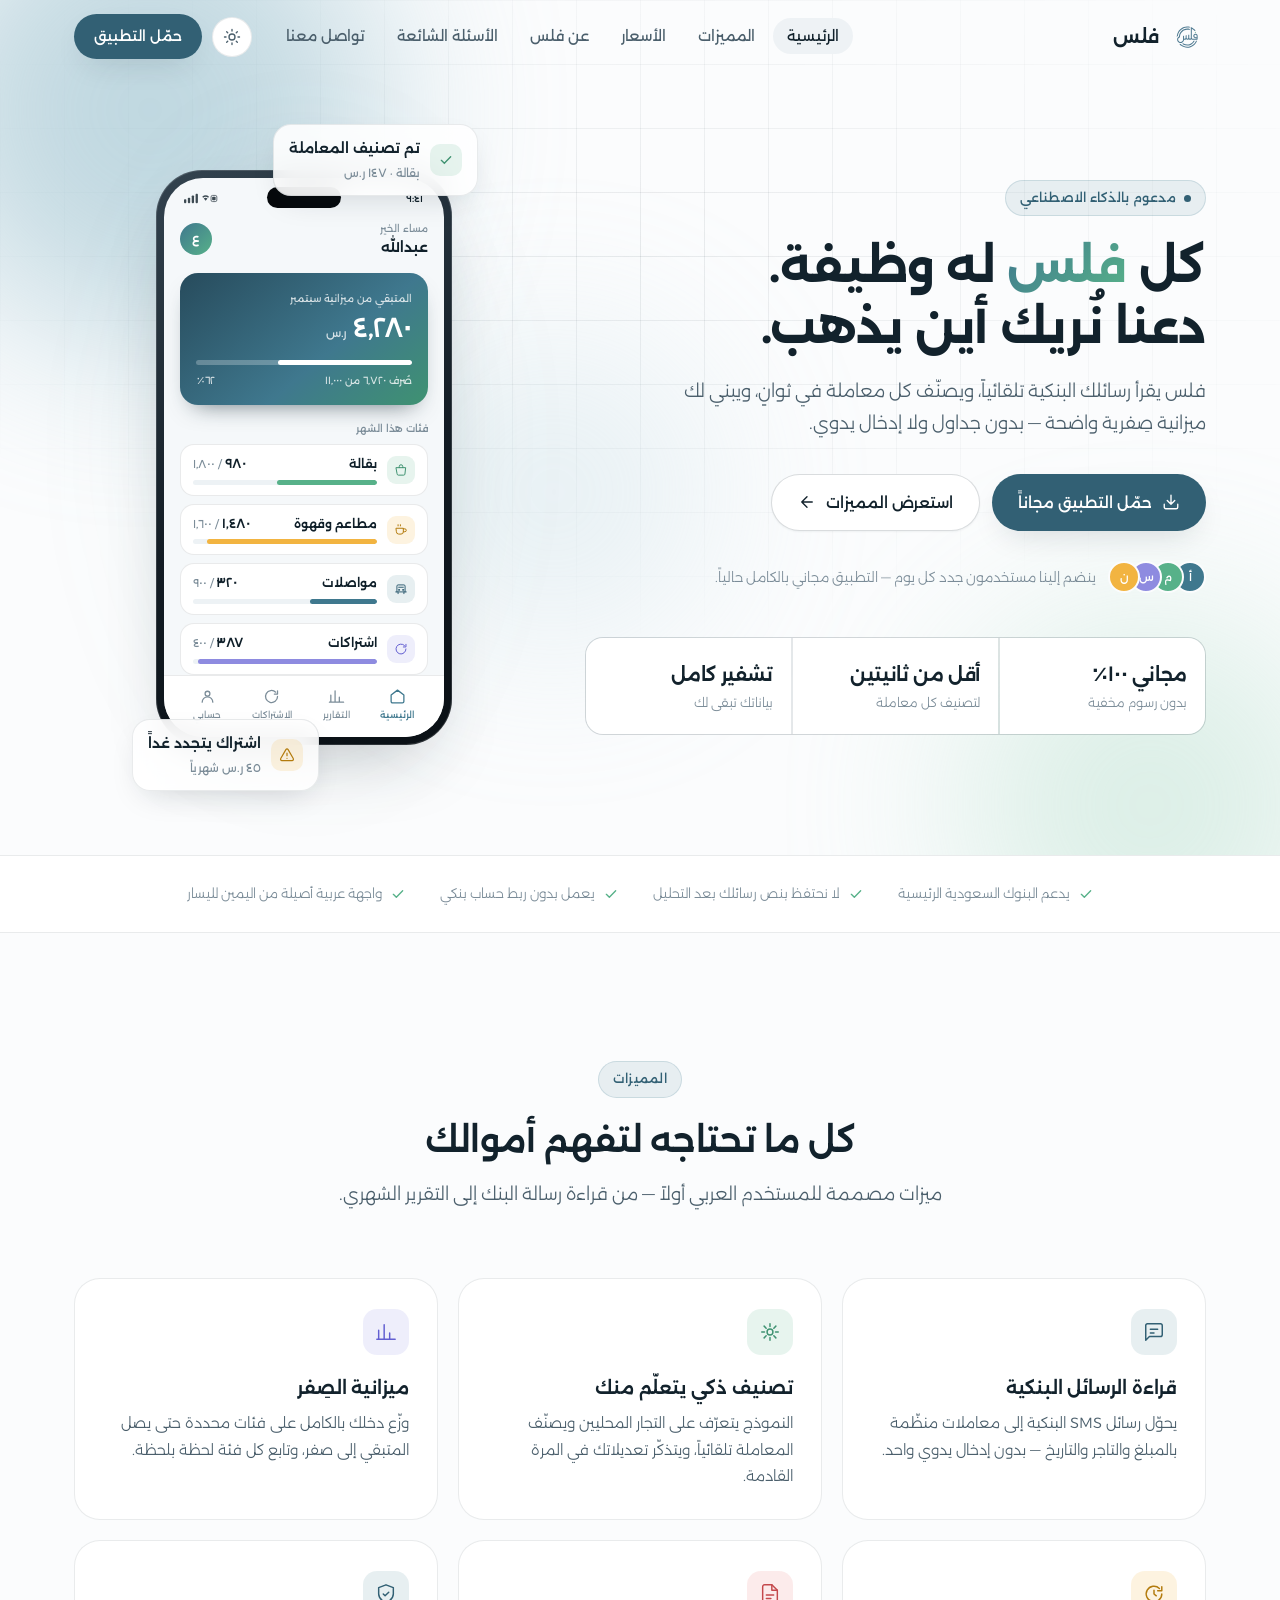
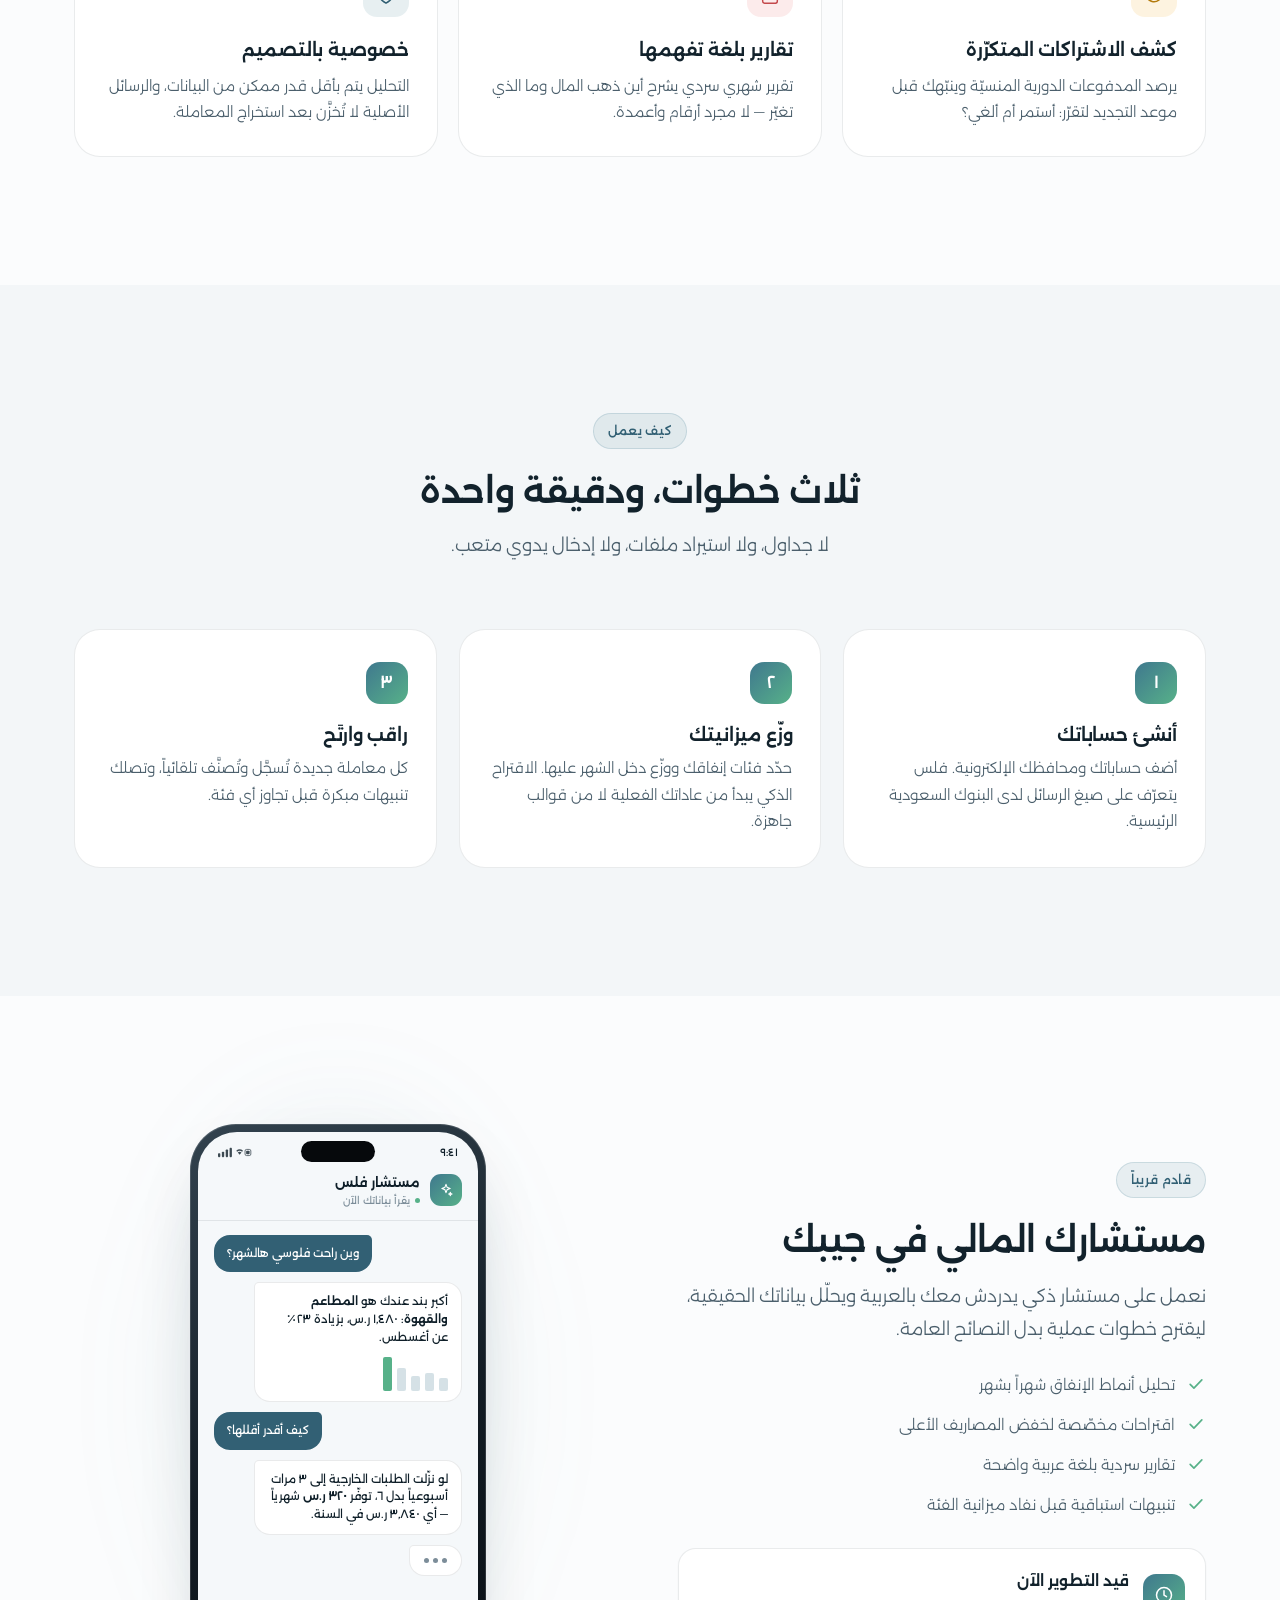
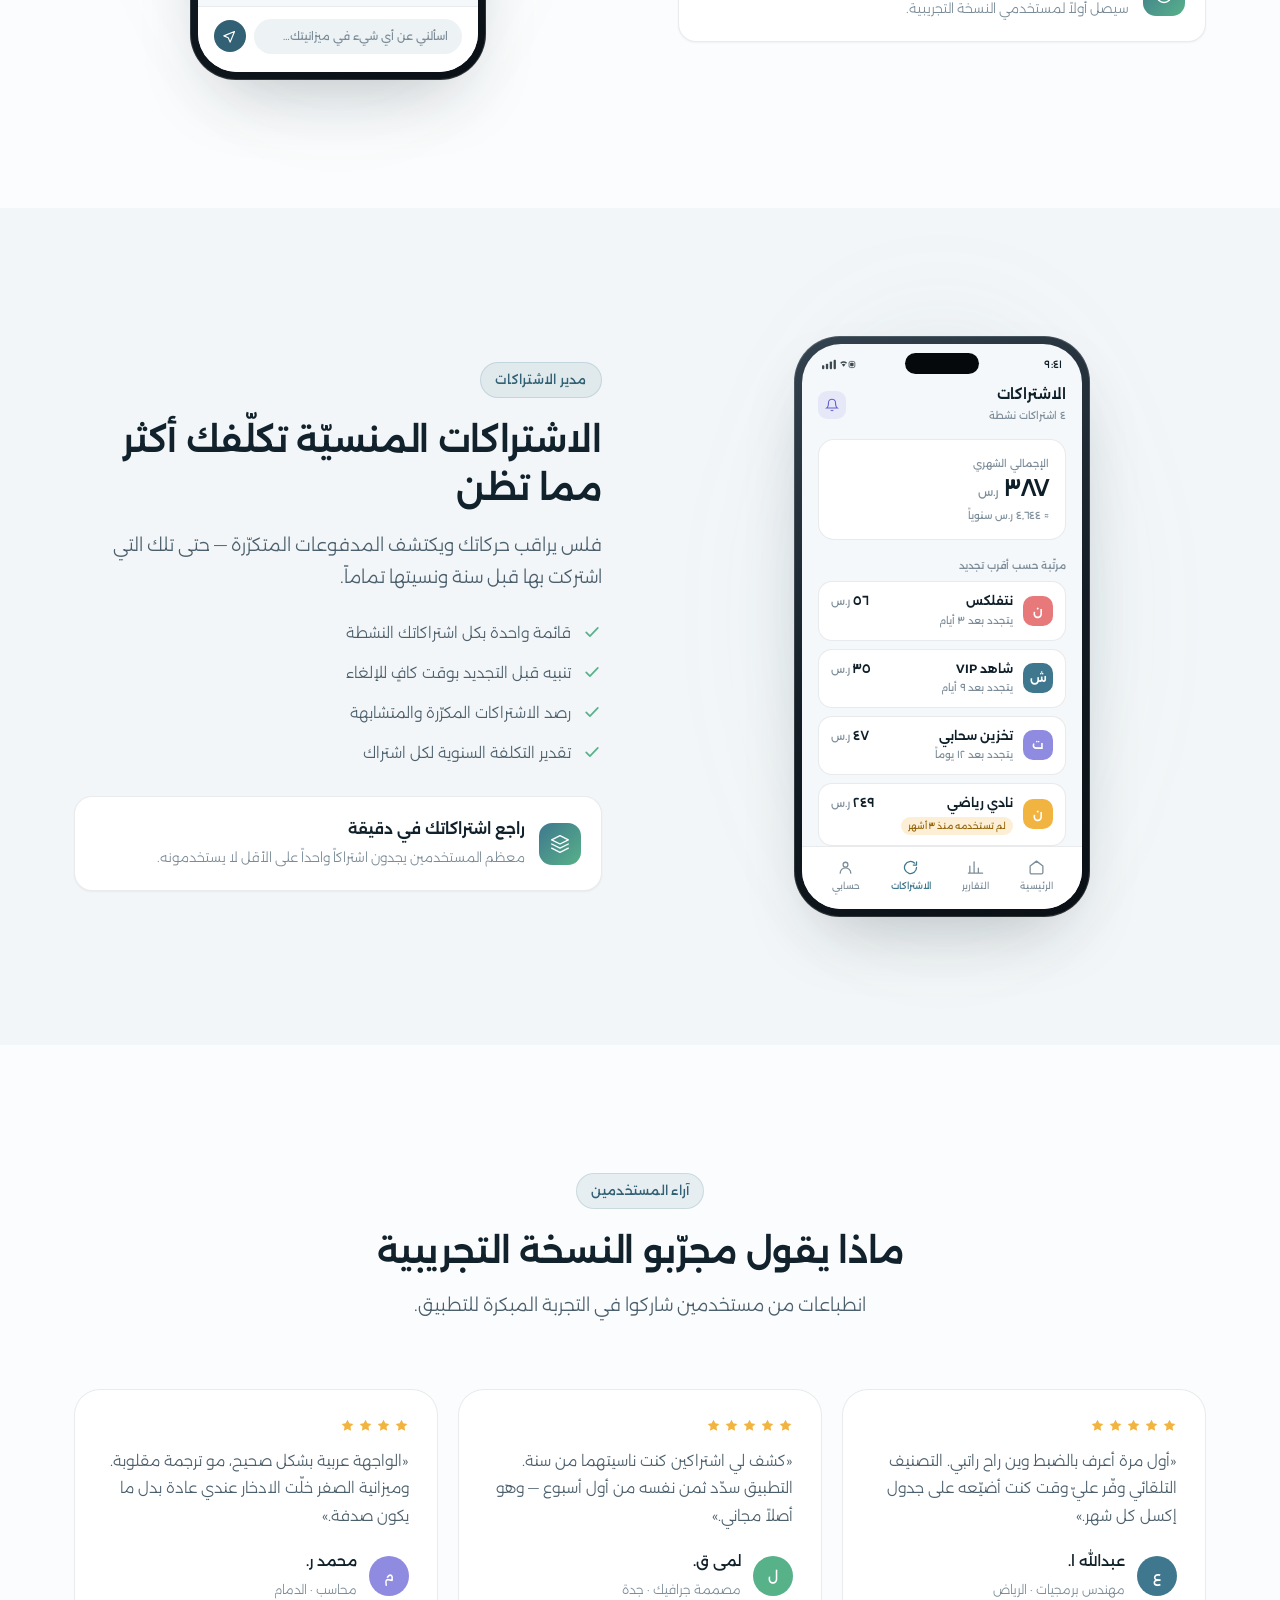
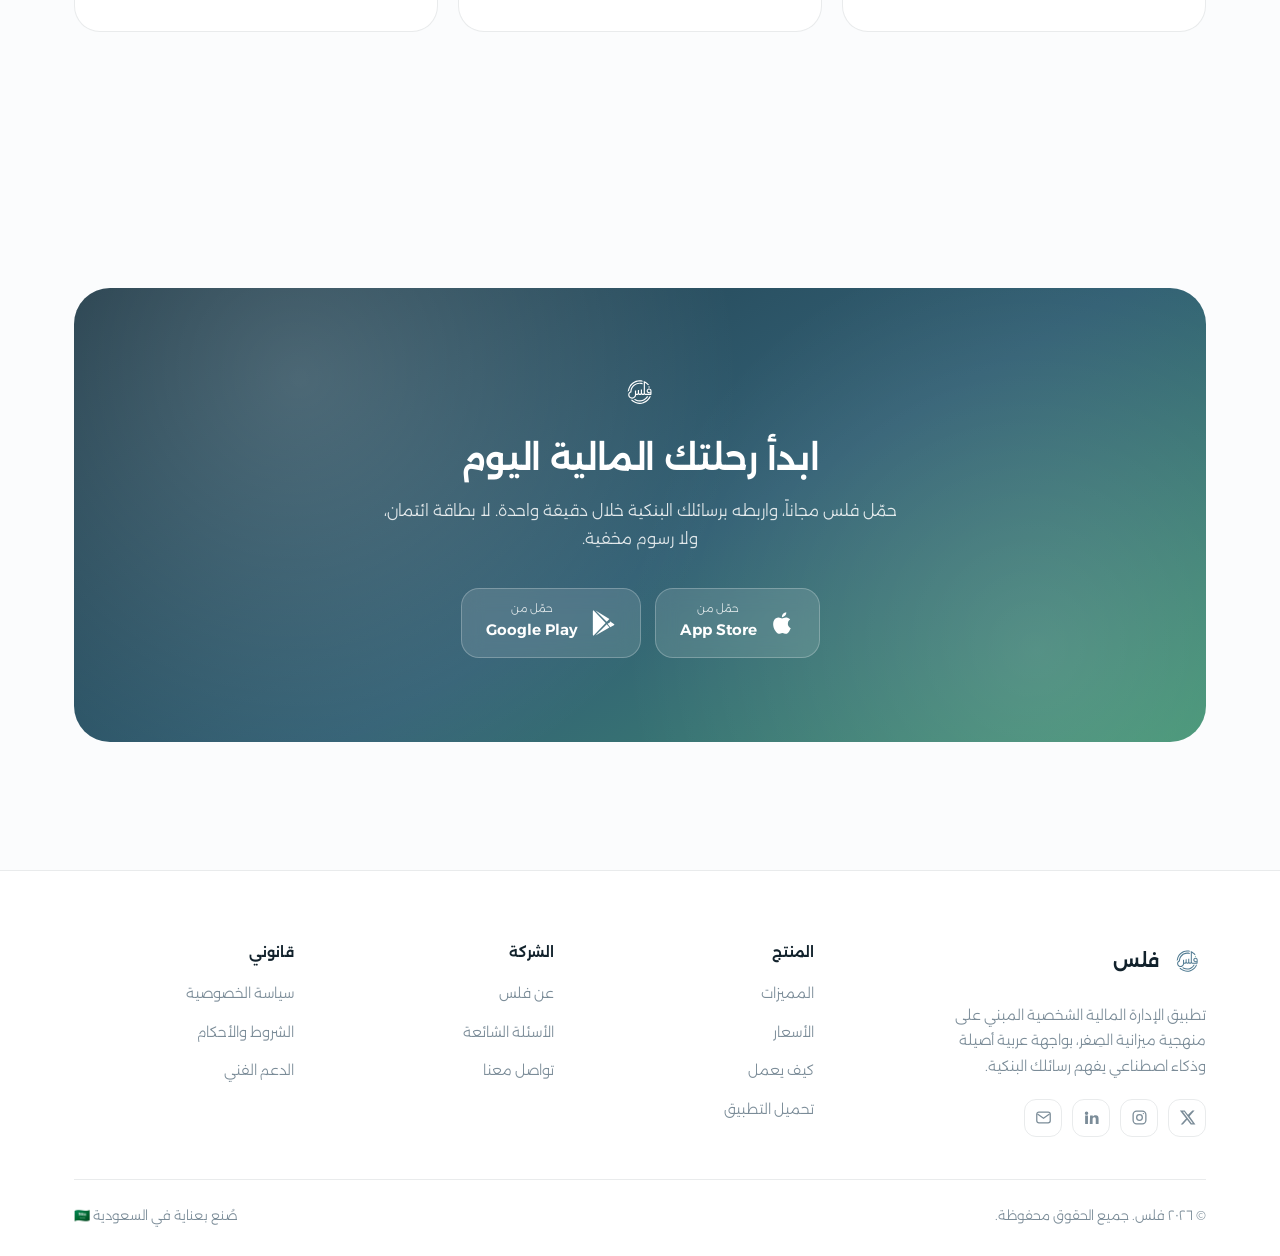
==== commit 2b998f8d: "استبدال صور الموك-أب بواجهة تطبيق حقيقية مبنية بـ HTML/CSS - إزالة صور mockup-hero/ai/subscriptions " ====
--- a/index.html
+++ b/index.html
@@ -100,9 +100,66 @@
             </div>
             <div class="hero__visual" data-reveal data-reveal-delay="120">
                 <div class="device">
-                    <div class="device__frame">
-                        <img src="images/mockup-hero.svg" alt="واجهة تطبيق فلس تعرض الميزانية الشهرية" width="330" height="670">
-                    </div>
+                    <div class="device__frame"><div class="screen" role="img" aria-label="واجهة تطبيق فلس: المتبقي من ميزانية الشهر وفئات الإنفاق">
+                <span class="screen__island"></span>
+                <div class="ui-status">
+                    <span>٩:٤١</span>
+                    <svg viewBox="0 0 44 14" fill="currentColor" aria-hidden="true"><rect x="0" y="8" width="3" height="5" rx="1"/><rect x="5" y="6" width="3" height="7" rx="1"/><rect x="10" y="3" width="3" height="10" rx="1"/><rect x="15" y="1" width="3" height="12" rx="1"/><path d="M23.6 4.6a7 7 0 0 1 8.8 0l-1.2 1.5a5 5 0 0 0-6.4 0zm2 2.5a3.6 3.6 0 0 1 4.8 0L28 9.9z"/><rect x="35" y="3" width="7.5" height="8" rx="2" fill="none" stroke="currentColor" stroke-width="1"/><rect x="36.4" y="4.6" width="4.5" height="4.8" rx="1"/></svg>
+                </div>
+                <div class="ui-head">
+                    <div class="ui-head__t">
+                        <small>مساء الخير</small>
+                        <b>عبدالله</b>
+                    </div>
+                    <span class="ui-avatar">ع</span>
+                </div>
+
+                <div class="ui-balance">
+                    <small>المتبقي من ميزانية سبتمبر</small>
+                    <strong>٤٬٢٨٠ <em>ر.س</em></strong>
+                    <span class="ui-track"><span style="width:62%"></span></span>
+                    <div class="ui-balance__foot"><span>صُرف ٦٬٧٢٠ من ١١٬٠٠٠</span><span>٦٢٪</span></div>
+                </div>
+
+                <div class="ui-label">فئات هذا الشهر</div>
+                <ul class="ui-list">
+                    <li class="ui-row">
+                        <span class="ui-ico i-mint"><svg viewBox="0 0 24 24" fill="none" stroke="currentColor" stroke-width="1.7" stroke-linecap="round" stroke-linejoin="round"><path d="M4 8h16l-1.3 11a2 2 0 0 1-2 1.8H7.3a2 2 0 0 1-2-1.8z"/><path d="M9 8V6a3 3 0 0 1 6 0v2"/></svg></span>
+                        <span class="ui-row__body">
+                            <span class="ui-row__top"><b>بقالة</b><span class="ui-amt"><b>٩٨٠</b> / ١٬٨٠٠</span></span>
+                            <span class="ui-track" style="--fill:var(--mint-500)"><span style="width:54%"></span></span>
+                        </span>
+                    </li>
+                    <li class="ui-row">
+                        <span class="ui-ico i-amber"><svg viewBox="0 0 24 24" fill="none" stroke="currentColor" stroke-width="1.7" stroke-linecap="round" stroke-linejoin="round"><path d="M4 9h12v6a4 4 0 0 1-4 4H8a4 4 0 0 1-4-4z"/><path d="M16 10h2.5a2.5 2.5 0 0 1 0 5H16"/><path d="M7 3v2M11 3v2"/></svg></span>
+                        <span class="ui-row__body">
+                            <span class="ui-row__top"><b>مطاعم وقهوة</b><span class="ui-amt"><b>١٬٤٨٠</b> / ١٬٦٠٠</span></span>
+                            <span class="ui-track" style="--fill:var(--amber-400)"><span style="width:92%"></span></span>
+                        </span>
+                    </li>
+                    <li class="ui-row">
+                        <span class="ui-ico i-brand"><svg viewBox="0 0 24 24" fill="none" stroke="currentColor" stroke-width="1.7" stroke-linecap="round" stroke-linejoin="round"><path d="M5 17V7a2 2 0 0 1 2-2h10a2 2 0 0 1 2 2v10"/><path d="M3 17h18M7 20v-3M17 20v-3M8 9h8"/><circle cx="8.5" cy="13.5" r="1"/><circle cx="15.5" cy="13.5" r="1"/></svg></span>
+                        <span class="ui-row__body">
+                            <span class="ui-row__top"><b>مواصلات</b><span class="ui-amt"><b>٣٢٠</b> / ٩٠٠</span></span>
+                            <span class="ui-track" style="--fill:var(--brand-500)"><span style="width:36%"></span></span>
+                        </span>
+                    </li>
+                    <li class="ui-row">
+                        <span class="ui-ico i-violet"><svg viewBox="0 0 24 24" fill="none" stroke="currentColor" stroke-width="1.7" stroke-linecap="round" stroke-linejoin="round"><path d="M20.5 12a8.5 8.5 0 1 1-2.6-6.1"/><path d="M20.5 4v4.5H16"/></svg></span>
+                        <span class="ui-row__body">
+                            <span class="ui-row__top"><b>اشتراكات</b><span class="ui-amt"><b>٣٨٧</b> / ٤٠٠</span></span>
+                            <span class="ui-track" style="--fill:var(--violet-400)"><span style="width:97%"></span></span>
+                        </span>
+                    </li>
+                </ul>
+
+                <nav class="ui-tabs" aria-hidden="true">
+                    <span class="is-on"><svg viewBox="0 0 24 24" fill="none" stroke="currentColor" stroke-width="1.8" stroke-linecap="round" stroke-linejoin="round"><path d="m3 10 9-7 9 7v9a2 2 0 0 1-2 2H5a2 2 0 0 1-2-2z"/></svg>الرئيسية</span>
+                    <span><svg viewBox="0 0 24 24" fill="none" stroke="currentColor" stroke-width="1.8" stroke-linecap="round" stroke-linejoin="round"><path d="M4 20V10M10 20V4M16 20v-7M22 20H2"/></svg>التقارير</span>
+                    <span><svg viewBox="0 0 24 24" fill="none" stroke="currentColor" stroke-width="1.8" stroke-linecap="round" stroke-linejoin="round"><path d="M20.5 12a8.5 8.5 0 1 1-2.6-6.1"/><path d="M20.5 4v4.5H16"/></svg>الاشتراكات</span>
+                    <span><svg viewBox="0 0 24 24" fill="none" stroke="currentColor" stroke-width="1.8" stroke-linecap="round" stroke-linejoin="round"><circle cx="12" cy="8" r="3.4"/><path d="M4.5 20a7.5 7.5 0 0 1 15 0"/></svg>حسابي</span>
+                </nav>
+            </div></div>
                     <div class="device__chip device__chip--a">
                         <i class="i-mint"><svg viewBox="0 0 24 24" fill="none" stroke="currentColor" stroke-width="2" stroke-linecap="round"><path d="m5 12.5 4.5 4.5L19 7"/></svg></i>
                         <div><b>تم تصنيف المعاملة</b><small>بقالة · ١٤٧ ر.س</small></div>
@@ -217,7 +274,38 @@
             </div>
             <div class="split__visual" data-reveal data-reveal-delay="120">
                 <div class="device">
-                    <div class="device__frame"><img src="images/mockup-ai.svg" alt="مستشار فلس المالي الذكي" width="330" height="670"></div>
+                    <div class="device__frame"><div class="screen" role="img" aria-label="محادثة مع مستشار فلس المالي الذكي">
+                <span class="screen__island"></span>
+                <div class="ui-status">
+                    <span>٩:٤١</span>
+                    <svg viewBox="0 0 44 14" fill="currentColor" aria-hidden="true"><rect x="0" y="8" width="3" height="5" rx="1"/><rect x="5" y="6" width="3" height="7" rx="1"/><rect x="10" y="3" width="3" height="10" rx="1"/><rect x="15" y="1" width="3" height="12" rx="1"/><path d="M23.6 4.6a7 7 0 0 1 8.8 0l-1.2 1.5a5 5 0 0 0-6.4 0zm2 2.5a3.6 3.6 0 0 1 4.8 0L28 9.9z"/><rect x="35" y="3" width="7.5" height="8" rx="2" fill="none" stroke="currentColor" stroke-width="1"/><rect x="36.4" y="4.6" width="4.5" height="4.8" rx="1"/></svg>
+                </div>
+                <div class="ui-chat-head">
+                    <span class="ui-bot"><svg viewBox="0 0 24 24" fill="none" stroke="currentColor" stroke-width="1.7" stroke-linecap="round" stroke-linejoin="round"><path d="M12 3.5 13.7 8l4.5 1.7-4.5 1.7L12 16l-1.7-4.6L5.8 9.7 10.3 8z"/><path d="M18.5 15.5l.7 1.8 1.8.7-1.8.7-.7 1.8-.7-1.8-1.8-.7 1.8-.7z"/></svg></span>
+                    <div>
+                        <b>مستشار فلس</b>
+                        <small><span class="ui-dot"></span> يقرأ بياناتك الآن</small>
+                    </div>
+                </div>
+
+                <div class="ui-chat">
+                    <div class="ui-msg ui-msg--out">وين راحت فلوسي هالشهر؟</div>
+                    <div class="ui-msg ui-msg--in">
+                        أكبر بند عندك هو <b>المطاعم والقهوة</b>: ١٬٤٨٠ ر.س، بزيادة ٢٣٪ عن أغسطس.
+                        <span class="ui-spark" aria-hidden="true"><i style="height:38%"></i><i style="height:52%"></i><i style="height:44%"></i><i style="height:66%"></i><i style="height:100%"></i></span>
+                    </div>
+                    <div class="ui-msg ui-msg--out">كيف أقدر أقللها؟</div>
+                    <div class="ui-msg ui-msg--in">
+                        لو نزّلت الطلبات الخارجية إلى ٣ مرات أسبوعياً بدل ٦، توفّر <b>٣٢٠ ر.س</b> شهرياً — أي ٣٬٨٤٠ ر.س في السنة.
+                    </div>
+                    <div class="ui-msg ui-msg--in ui-typing" aria-hidden="true"><i></i><i></i><i></i></div>
+                </div>
+
+                <div class="ui-input">
+                    <span>اسألني عن أي شيء في ميزانيتك…</span>
+                    <b><svg viewBox="0 0 24 24" fill="none" stroke="currentColor" stroke-width="1.9" stroke-linecap="round" stroke-linejoin="round"><path d="M20 4 3 11l7 3 3 7z"/></svg></b>
+                </div>
+            </div></div>
                 </div>
             </div>
         </div>
@@ -243,7 +331,62 @@
             </div>
             <div class="split__visual" data-reveal data-reveal-delay="120">
                 <div class="device">
-                    <div class="device__frame"><img src="images/mockup-subscriptions.svg" alt="شاشة إدارة الاشتراكات في فلس" width="330" height="670"></div>
+                    <div class="device__frame"><div class="screen" role="img" aria-label="واجهة تطبيق فلس: قائمة الاشتراكات المتكررة وتكلفتها">
+                <span class="screen__island"></span>
+                <div class="ui-status">
+                    <span>٩:٤١</span>
+                    <svg viewBox="0 0 44 14" fill="currentColor" aria-hidden="true"><rect x="0" y="8" width="3" height="5" rx="1"/><rect x="5" y="6" width="3" height="7" rx="1"/><rect x="10" y="3" width="3" height="10" rx="1"/><rect x="15" y="1" width="3" height="12" rx="1"/><path d="M23.6 4.6a7 7 0 0 1 8.8 0l-1.2 1.5a5 5 0 0 0-6.4 0zm2 2.5a3.6 3.6 0 0 1 4.8 0L28 9.9z"/><rect x="35" y="3" width="7.5" height="8" rx="2" fill="none" stroke="currentColor" stroke-width="1"/><rect x="36.4" y="4.6" width="4.5" height="4.8" rx="1"/></svg>
+                </div>
+                <div class="ui-head">
+                    <div class="ui-head__t"><b>الاشتراكات</b><small>٤ اشتراكات نشطة</small></div>
+                    <span class="ui-ico i-violet"><svg viewBox="0 0 24 24" fill="none" stroke="currentColor" stroke-width="1.8" stroke-linecap="round"><path d="M18 8A6 6 0 1 0 6 8c0 7-3 9-3 9h18s-3-2-3-9"/><path d="M13.7 21a2 2 0 0 1-3.4 0"/></svg></span>
+                </div>
+
+                <div class="ui-total">
+                    <small>الإجمالي الشهري</small>
+                    <strong>٣٨٧ <em>ر.س</em></strong>
+                    <small>≈ ٤٬٦٤٤ ر.س سنوياً</small>
+                </div>
+
+                <div class="ui-label">مرتّبة حسب أقرب تجديد</div>
+                <ul class="ui-list">
+                    <li class="ui-row">
+                        <span class="ui-logo" style="background:#E8797B">ن</span>
+                        <span class="ui-row__body">
+                            <span class="ui-row__top"><b>نتفلكس</b><span class="ui-amt"><b>٥٦</b> ر.س</span></span>
+                            <small>يتجدد بعد ٣ أيام</small>
+                        </span>
+                    </li>
+                    <li class="ui-row">
+                        <span class="ui-logo" style="background:#3F788E">ش</span>
+                        <span class="ui-row__body">
+                            <span class="ui-row__top"><b>شاهد VIP</b><span class="ui-amt"><b>٣٥</b> ر.س</span></span>
+                            <small>يتجدد بعد ٩ أيام</small>
+                        </span>
+                    </li>
+                    <li class="ui-row">
+                        <span class="ui-logo" style="background:#8E8BE0">ت</span>
+                        <span class="ui-row__body">
+                            <span class="ui-row__top"><b>تخزين سحابي</b><span class="ui-amt"><b>٤٧</b> ر.س</span></span>
+                            <small>يتجدد بعد ١٢ يوماً</small>
+                        </span>
+                    </li>
+                    <li class="ui-row">
+                        <span class="ui-logo" style="background:#F2B441">ن</span>
+                        <span class="ui-row__body">
+                            <span class="ui-row__top"><b>نادي رياضي</b><span class="ui-amt"><b>٢٤٩</b> ر.س</span></span>
+                            <span class="ui-flag">لم تستخدمه منذ ٣ أشهر</span>
+                        </span>
+                    </li>
+                </ul>
+
+                <nav class="ui-tabs" aria-hidden="true">
+                    <span><svg viewBox="0 0 24 24" fill="none" stroke="currentColor" stroke-width="1.8" stroke-linecap="round" stroke-linejoin="round"><path d="m3 10 9-7 9 7v9a2 2 0 0 1-2 2H5a2 2 0 0 1-2-2z"/></svg>الرئيسية</span>
+                    <span><svg viewBox="0 0 24 24" fill="none" stroke="currentColor" stroke-width="1.8" stroke-linecap="round" stroke-linejoin="round"><path d="M4 20V10M10 20V4M16 20v-7M22 20H2"/></svg>التقارير</span>
+                    <span class="is-on"><svg viewBox="0 0 24 24" fill="none" stroke="currentColor" stroke-width="1.8" stroke-linecap="round" stroke-linejoin="round"><path d="M20.5 12a8.5 8.5 0 1 1-2.6-6.1"/><path d="M20.5 4v4.5H16"/></svg>الاشتراكات</span>
+                    <span><svg viewBox="0 0 24 24" fill="none" stroke="currentColor" stroke-width="1.8" stroke-linecap="round" stroke-linejoin="round"><circle cx="12" cy="8" r="3.4"/><path d="M4.5 20a7.5 7.5 0 0 1 15 0"/></svg>حسابي</span>
+                </nav>
+            </div></div>
                 </div>
             </div>
         </div>
--- a/style.css
+++ b/style.css
@@ -280,15 +280,155 @@
 }
 .device__frame {
     position: relative; z-index: 1;
-    border-radius: 44px; padding: 10px;
-    background: linear-gradient(160deg, var(--surface), var(--surface-2));
-    border: 1px solid var(--border-strong);
-    box-shadow: var(--shadow-lg);
+    border-radius: 46px; padding: 8px;
+    background: linear-gradient(155deg, #33434F, #131C24 55%, #0A1015);
+    box-shadow: var(--shadow-lg), inset 0 0 0 1px rgba(255, 255, 255, .14);
     animation: float 7s ease-in-out infinite;
 }
-.device__frame img { border-radius: 36px; width: 100%; }
 @keyframes float { 0%,100% { transform: translateY(0); } 50% { transform: translateY(-14px); } }
 @media (prefers-reduced-motion: reduce) { .device__frame { animation: none; } }
+
+/* ===== App UI rendered in markup (no placeholder images) ===== */
+.screen {
+    --s-bg: #F5F8FA;
+    --s-card: #FFFFFF;
+    --s-text: #0F1F29;
+    --s-mute: #7C8D99;
+    --s-line: rgba(15, 31, 41, .09);
+    --s-inset: #EDF2F5;
+
+    position: relative; border-radius: 39px; overflow: hidden;
+    background: var(--s-bg); color: var(--s-text);
+    font-size: 12px; line-height: 1.55; font-weight: 400;
+    display: flex; flex-direction: column; min-height: 540px;
+}
+:root[data-theme="dark"] .screen {
+    --s-bg: #0D161E;
+    --s-card: #16212C;
+    --s-text: #E8EFF4;
+    --s-mute: #8598A5;
+    --s-line: rgba(255, 255, 255, .09);
+    --s-inset: #1B2833;
+}
+.screen b, .screen strong { font-weight: 600; }
+.screen small { font-size: 10px; color: var(--s-mute); line-height: 1.5; }
+
+/* status bar + dynamic island */
+.screen__island {
+    position: absolute; inset-block-start: 9px; inset-inline-start: 50%;
+    transform: translateX(50%); width: 74px; height: 21px;
+    background: #06090C; border-radius: var(--r-full); z-index: 3;
+}
+.ui-status {
+    display: flex; align-items: center; justify-content: space-between;
+    padding: 13px 20px 4px; font-size: 10px; font-weight: 500; letter-spacing: .02em;
+}
+.ui-status svg { width: 34px; height: 11px; opacity: .8; }
+
+/* generic pieces */
+.ui-pad { padding-inline: 16px; }
+.ui-label { font-size: 10px; color: var(--s-mute); padding: 14px 16px 8px; font-weight: 500; }
+.ui-track { display: block; height: 5px; border-radius: var(--r-full); background: var(--s-inset); overflow: hidden; }
+.ui-track > span { display: block; height: 100%; border-radius: var(--r-full); background: var(--fill, var(--brand-500)); }
+.ui-ico { width: 28px; height: 28px; border-radius: 9px; display: grid; place-items: center; flex: none; }
+.ui-ico svg { width: 14px; height: 14px; }
+
+/* header */
+.ui-head { display: flex; align-items: center; gap: 10px; padding: 8px 16px 4px; }
+.ui-head__t { flex: 1; }
+.ui-head__t b { display: block; font-size: 14px; }
+.ui-avatar {
+    width: 32px; height: 32px; border-radius: 50%; flex: none;
+    display: grid; place-items: center; color: #fff; font-size: 12px; font-weight: 600;
+    background: var(--grad-brand);
+}
+
+/* balance card */
+.ui-balance {
+    margin: 10px 16px 2px; padding: 16px; border-radius: 18px; color: #fff;
+    background: linear-gradient(140deg, var(--brand-700), var(--brand-500) 60%, var(--mint-600));
+    box-shadow: 0 12px 24px -14px rgba(20, 40, 51, .7);
+}
+.ui-balance small { color: rgba(255, 255, 255, .78); }
+.ui-balance strong { display: block; font-size: 25px; letter-spacing: -.02em; margin: 2px 0 12px; }
+.ui-balance strong em { font-style: normal; font-size: 12px; font-weight: 400; opacity: .8; }
+.ui-balance .ui-track { background: rgba(255, 255, 255, .25); }
+.ui-balance .ui-track > span { background: #fff; }
+.ui-balance__foot { display: flex; justify-content: space-between; margin-block-start: 8px; font-size: 10px; color: rgba(255, 255, 255, .8); }
+
+/* rows */
+.ui-list { display: grid; gap: 8px; padding-inline: 16px; }
+.ui-row {
+    display: flex; align-items: center; gap: 10px;
+    background: var(--s-card); border: 1px solid var(--s-line);
+    border-radius: 14px; padding: 10px 12px;
+}
+.ui-row__body { flex: 1; min-width: 0; }
+.ui-row__top { display: flex; align-items: baseline; justify-content: space-between; gap: 8px; }
+.ui-row__top b { font-size: 12px; }
+.ui-amt { font-size: 11px; color: var(--s-mute); white-space: nowrap; }
+.ui-amt b { color: var(--s-text); }
+.ui-row .ui-track { margin-block-start: 6px; }
+.ui-logo {
+    width: 30px; height: 30px; border-radius: 10px; flex: none;
+    display: grid; place-items: center; color: #fff; font-size: 12px; font-weight: 600;
+}
+.ui-flag {
+    display: inline-block; margin-block-start: 4px; font-size: 9px; padding: 2px 7px;
+    border-radius: var(--r-full); background: color-mix(in srgb, var(--amber-400) 22%, transparent); color: #96650A;
+}
+:root[data-theme="dark"] .ui-flag { color: var(--amber-400); }
+
+/* totals card */
+.ui-total {
+    margin: 10px 16px 4px; padding: 14px 16px; border-radius: 16px;
+    background: var(--s-card); border: 1px solid var(--s-line);
+}
+.ui-total strong { display: block; font-size: 22px; letter-spacing: -.02em; }
+.ui-total strong em { font-style: normal; font-size: 12px; font-weight: 400; color: var(--s-mute); }
+
+/* tab bar */
+.ui-tabs {
+    margin-block-start: auto; display: flex; justify-content: space-around; align-items: center;
+    padding: 12px 14px 16px; border-block-start: 1px solid var(--s-line); background: var(--s-card);
+}
+.ui-tabs span { display: grid; place-items: center; gap: 3px; font-size: 9px; color: var(--s-mute); }
+.ui-tabs svg { width: 17px; height: 17px; }
+.ui-tabs .is-on { color: var(--brand-500); font-weight: 500; }
+:root[data-theme="dark"] .ui-tabs .is-on { color: var(--brand-300); }
+
+/* chat screen */
+.ui-chat-head { display: flex; align-items: center; gap: 10px; padding: 8px 16px 12px; border-block-end: 1px solid var(--s-line); }
+.ui-bot { width: 32px; height: 32px; border-radius: 11px; flex: none; display: grid; place-items: center; background: var(--grad-brand); color: #fff; }
+.ui-bot svg { width: 16px; height: 16px; }
+.ui-chat-head b { display: block; font-size: 13px; }
+.ui-chat-head small { display: flex; align-items: center; gap: 5px; }
+.ui-dot { width: 5px; height: 5px; border-radius: 50%; background: var(--mint-500); display: inline-block; }
+
+.ui-chat { display: grid; gap: 10px; padding: 14px 16px; }
+.ui-msg { max-width: 84%; padding: 10px 13px; border-radius: 16px; font-size: 11.5px; }
+.ui-msg b { color: inherit; }
+.ui-msg--in { background: var(--s-card); border: 1px solid var(--s-line); border-start-end-radius: 5px; }
+.ui-msg--out { background: var(--brand-600); color: #fff; margin-inline-start: auto; border-start-start-radius: 5px; }
+:root[data-theme="dark"] .ui-msg--out { background: var(--brand-500); }
+.ui-spark { display: flex; align-items: flex-end; gap: 5px; height: 34px; max-width: 130px; margin-block-start: 10px; }
+.ui-spark i { width: 9px; flex: none; background: color-mix(in srgb, var(--brand-500) 22%, transparent); border-radius: 2px; }
+.ui-spark i:last-child { background: var(--mint-500); }
+.ui-typing { display: flex; gap: 4px; width: max-content; padding: 12px 14px; }
+.ui-typing i { width: 5px; height: 5px; border-radius: 50%; background: var(--s-mute); animation: blink 1.3s infinite; }
+.ui-typing i:nth-child(2) { animation-delay: .2s; }
+.ui-typing i:nth-child(3) { animation-delay: .4s; }
+@keyframes blink { 0%, 60%, 100% { opacity: .3; } 30% { opacity: 1; } }
+@media (prefers-reduced-motion: reduce) { .ui-typing i { animation: none; } }
+
+.ui-input {
+    margin-block-start: auto; display: flex; align-items: center; gap: 8px;
+    padding: 12px 16px 18px; border-block-start: 1px solid var(--s-line); background: var(--s-card);
+}
+.ui-input span { flex: 1; background: var(--s-inset); border-radius: var(--r-full); padding: 9px 14px; font-size: 11px; color: var(--s-mute); }
+.ui-input b { width: 32px; height: 32px; border-radius: 50%; flex: none; display: grid; place-items: center; background: var(--brand-600); color: #fff; }
+.ui-input svg { width: 15px; height: 15px; }
+:root[data-theme="dark"] .ui-input b { background: var(--brand-500); }
 
 .device__chip {
     position: absolute; z-index: 2;
@@ -297,6 +437,7 @@
     backdrop-filter: blur(14px); -webkit-backdrop-filter: blur(14px);
     border: 1px solid var(--border); box-shadow: var(--shadow-md);
     border-radius: var(--r-md); padding: 11px 15px; font-size: .8rem; font-weight: 400;
+    max-width: 215px;
 }
 .device__chip b { display: block; font-weight: 600; font-size: .87rem; }
 .device__chip small { color: var(--text-mute); font-size: .72rem; }
@@ -304,8 +445,8 @@
     width: 32px; height: 32px; border-radius: 10px; display: grid; place-items: center; flex: none;
 }
 .device__chip i svg { width: 16px; height: 16px; }
-.device__chip--a { inset-block-start: 7%; inset-inline-start: -32%; animation: float 6s ease-in-out infinite .4s; }
-.device__chip--b { inset-block-end: 12%; inset-inline-end: -30%; animation: float 6.6s ease-in-out infinite .9s; }
+.device__chip--a { inset-block-start: -46px; inset-inline-start: -9%; animation: float 6s ease-in-out infinite .4s; }
+.device__chip--b { inset-block-end: -46px; inset-inline-end: -8%; animation: float 6.6s ease-in-out infinite .9s; }
 
 /* ---------- Logos / trust bar ---------- */
 .trustbar { border-block: 1px solid var(--border); padding: 26px 0; background: var(--surface); }
@@ -549,7 +690,7 @@
     .stat-strip { grid-template-columns: 1fr; }
     .hero__cta { flex-direction: column; align-items: stretch; }
     .hero__cta .btn { width: 100%; }
-    .device__chip--a { inset-inline-start: -4%; }
-    .device__chip--b { inset-inline-end: -4%; }
+    .device__chip--a { inset-inline-start: 0; }
+    .device__chip--b { inset-inline-end: 0; }
     .footer__grid { grid-template-columns: 1fr; }
 }
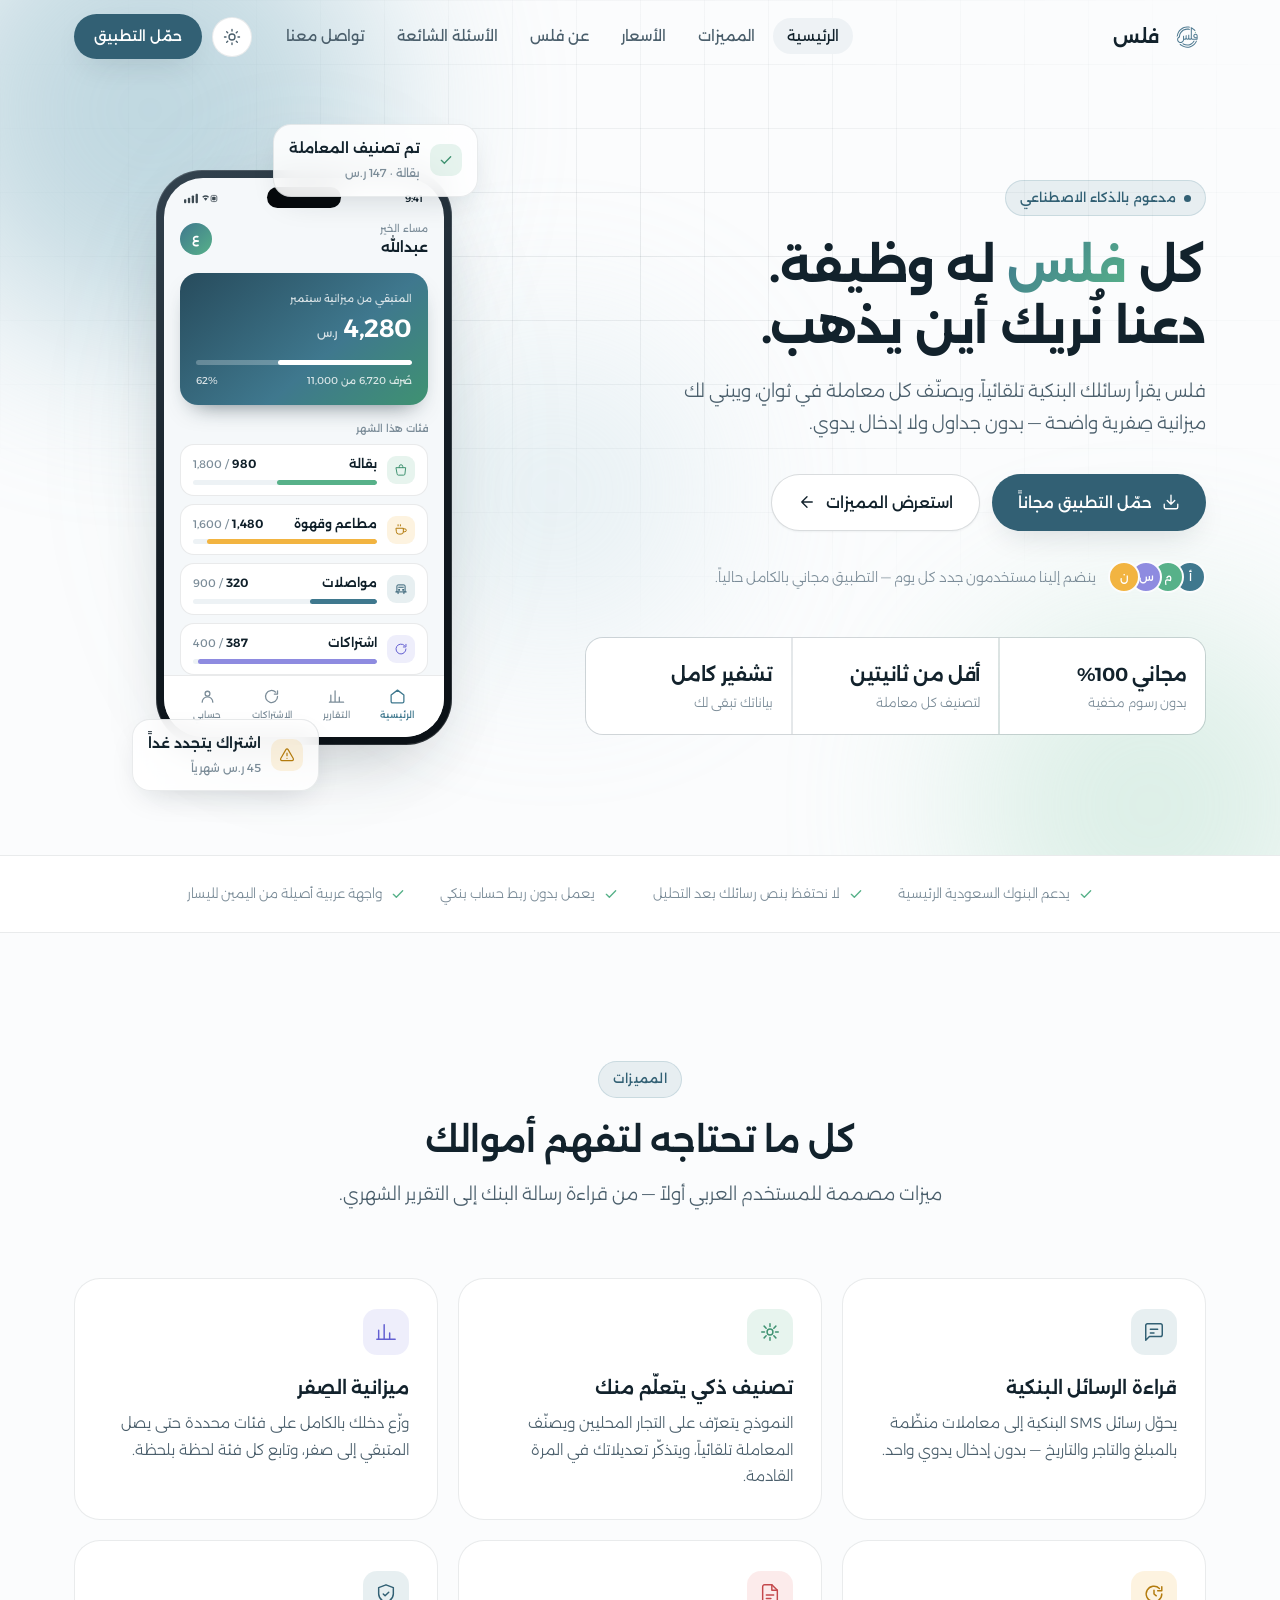
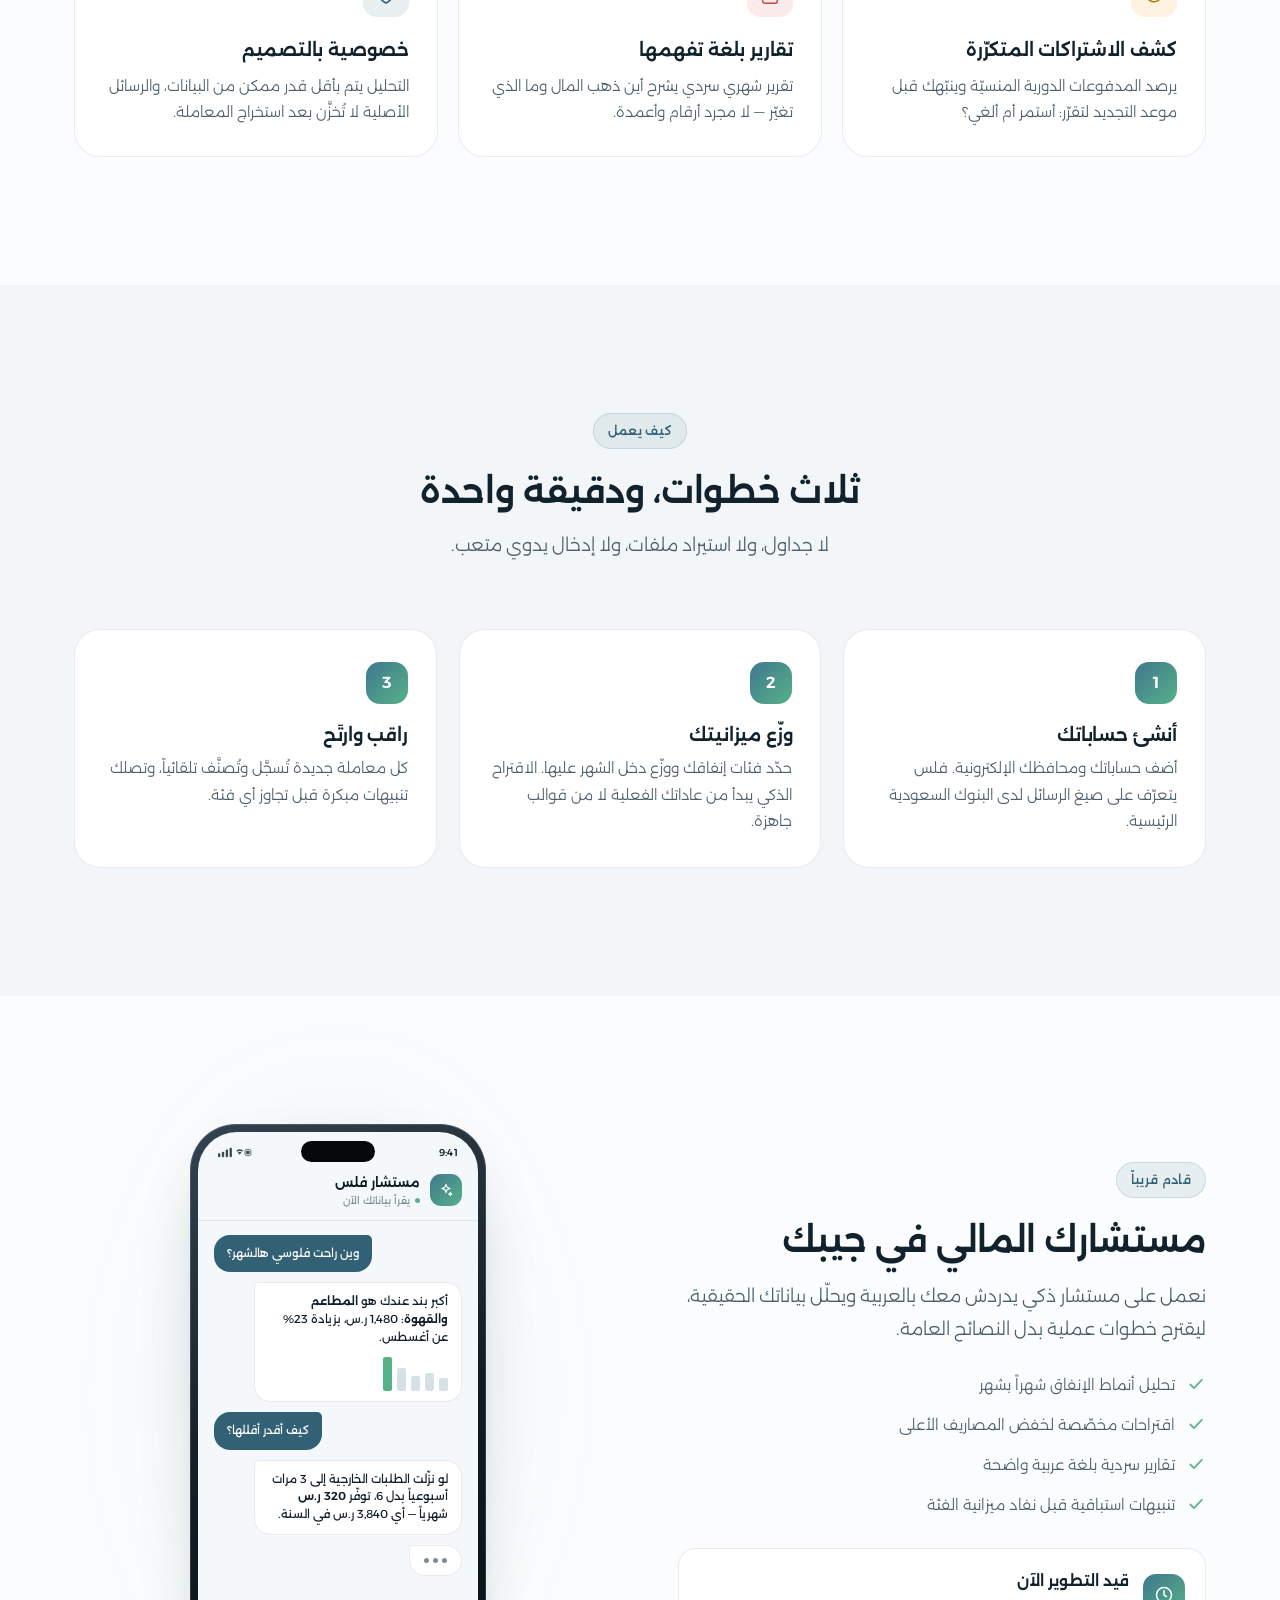
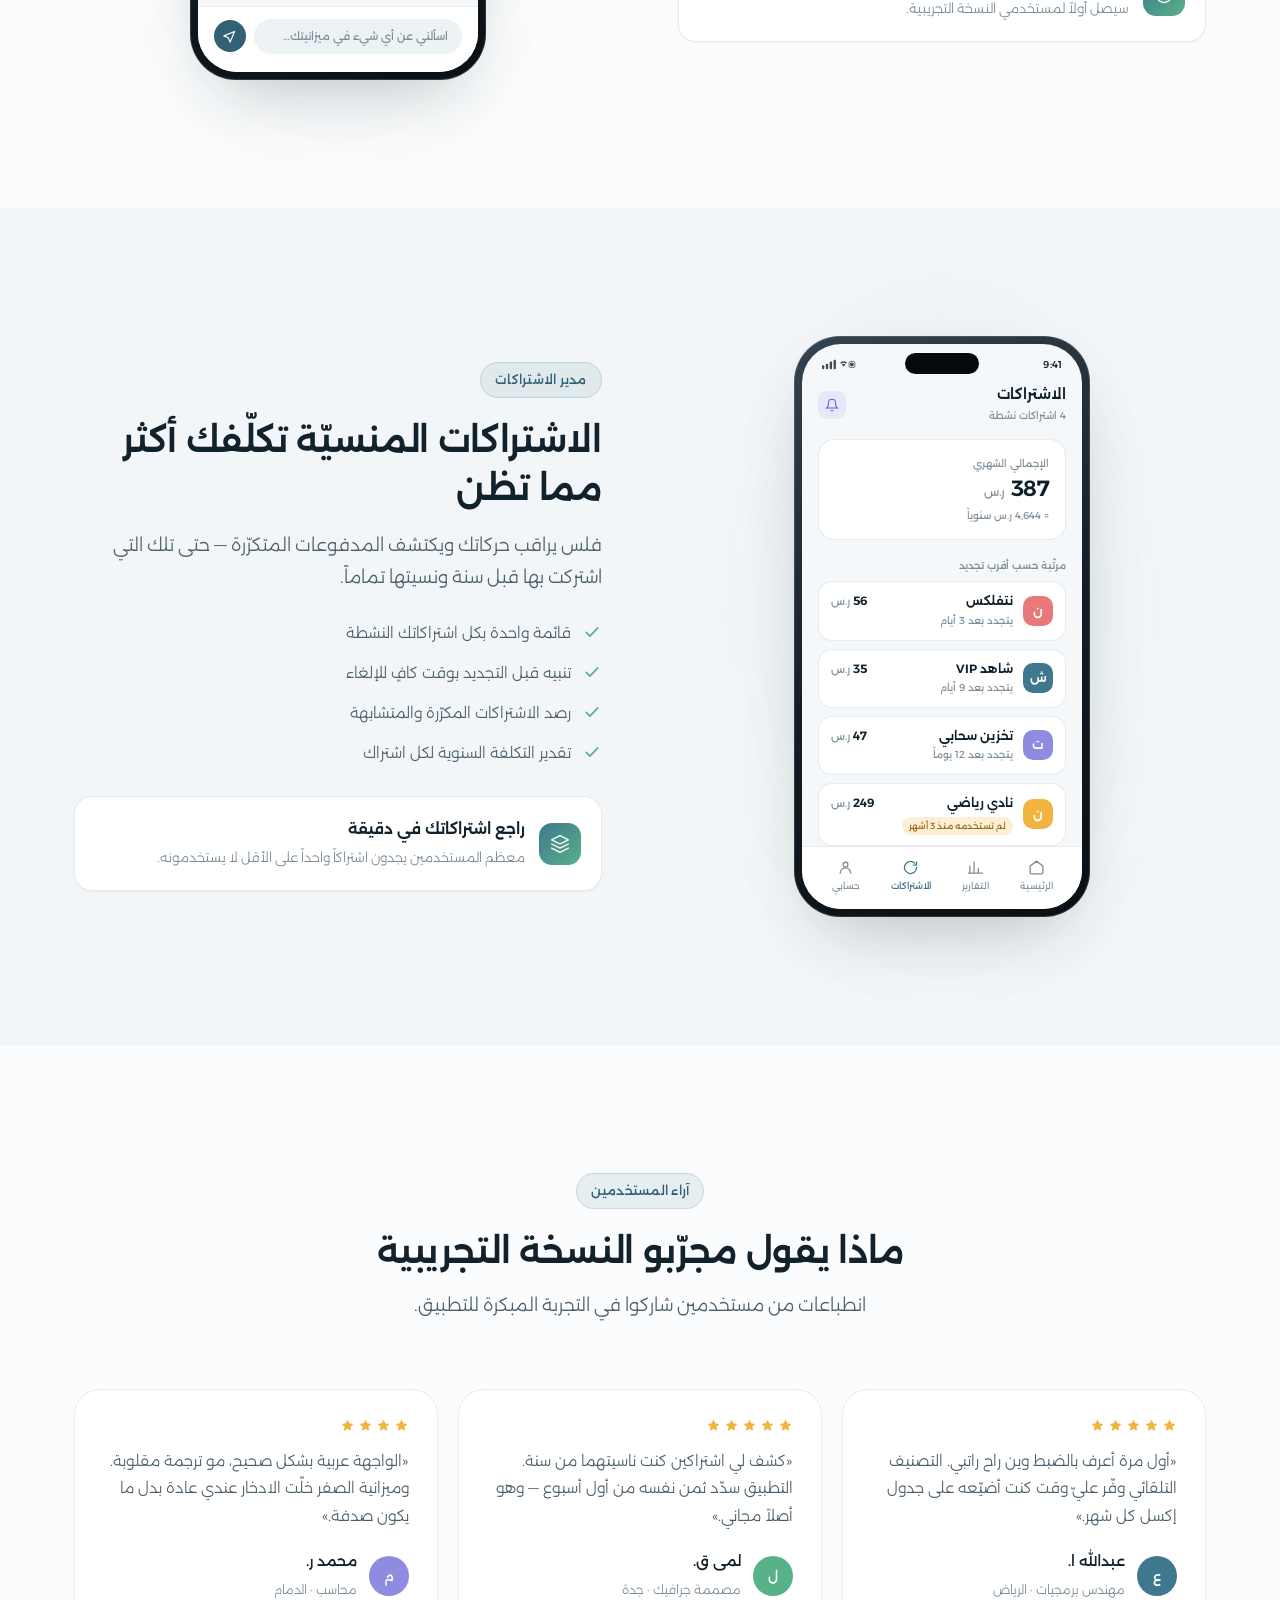
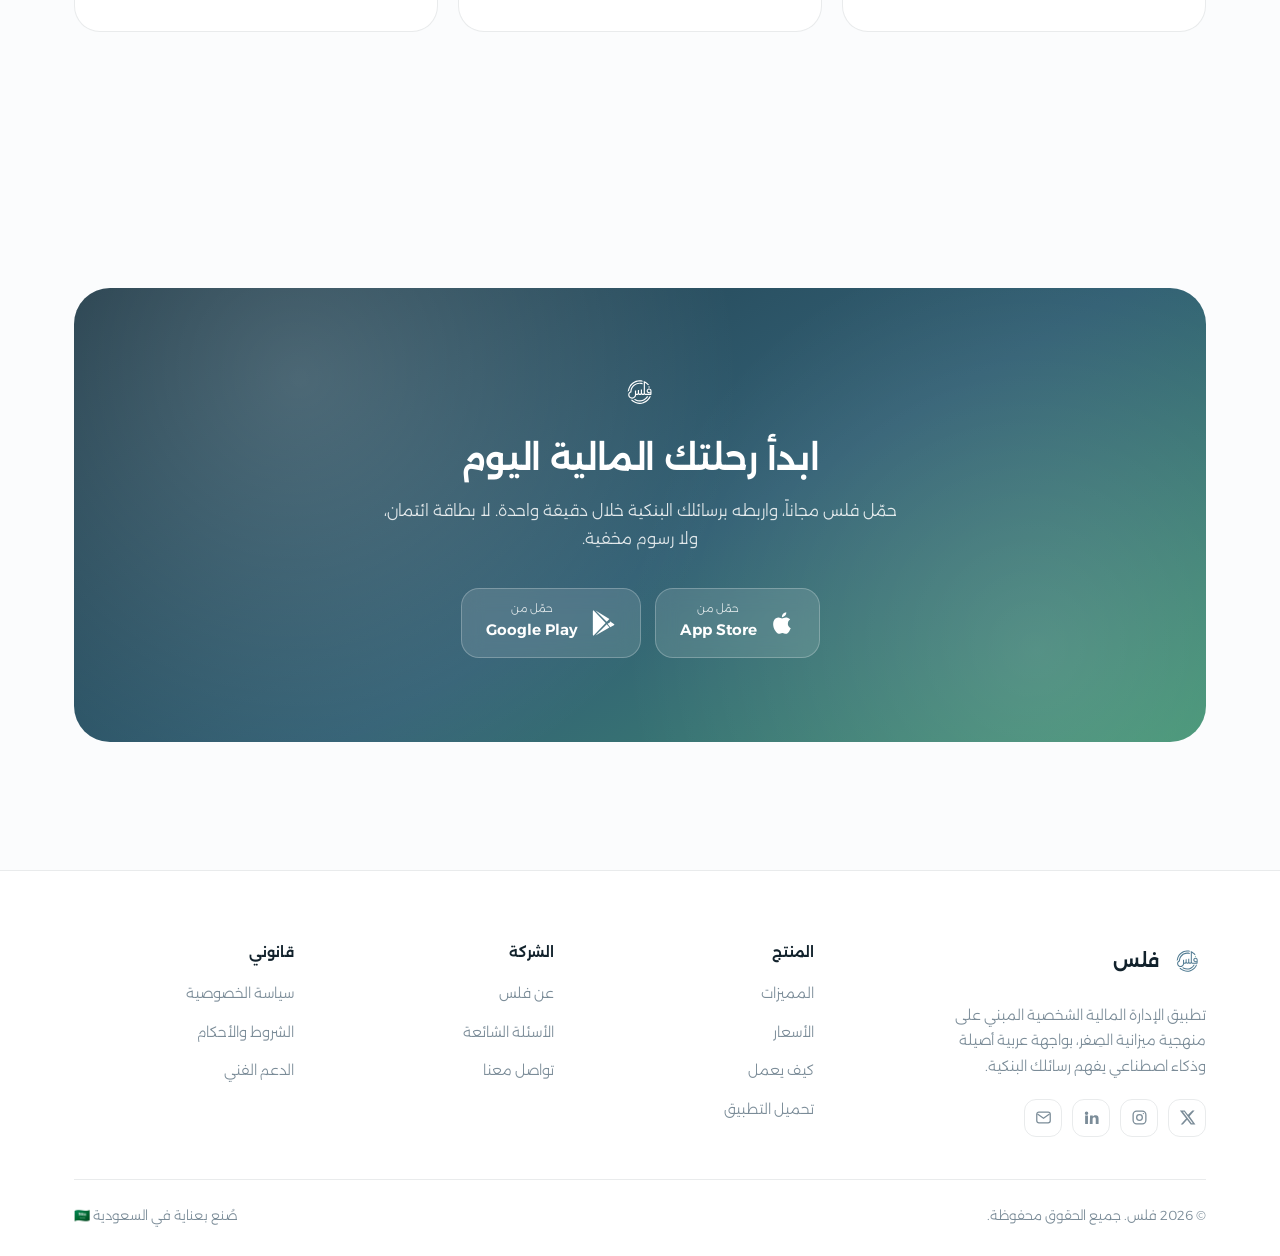
==== commit 37fdeb67: "تحويل الأرقام من الهندية إلى العربية في كل الصفحات - استبدال الأرقام الهندية (٠-٩) بالأرقام العربية " ====
--- a/index.html
+++ b/index.html
@@ -85,7 +85,7 @@
                 </div>
                 <div class="stat-strip">
                     <div class="stat-strip__item">
-                        <div class="stat-strip__value">مجاني ١٠٠٪</div>
+                        <div class="stat-strip__value">مجاني 100%</div>
                         <div class="stat-strip__label">بدون رسوم مخفية</div>
                     </div>
                     <div class="stat-strip__item">
@@ -103,7 +103,7 @@
                     <div class="device__frame"><div class="screen" role="img" aria-label="واجهة تطبيق فلس: المتبقي من ميزانية الشهر وفئات الإنفاق">
                 <span class="screen__island"></span>
                 <div class="ui-status">
-                    <span>٩:٤١</span>
+                    <span>9:41</span>
                     <svg viewBox="0 0 44 14" fill="currentColor" aria-hidden="true"><rect x="0" y="8" width="3" height="5" rx="1"/><rect x="5" y="6" width="3" height="7" rx="1"/><rect x="10" y="3" width="3" height="10" rx="1"/><rect x="15" y="1" width="3" height="12" rx="1"/><path d="M23.6 4.6a7 7 0 0 1 8.8 0l-1.2 1.5a5 5 0 0 0-6.4 0zm2 2.5a3.6 3.6 0 0 1 4.8 0L28 9.9z"/><rect x="35" y="3" width="7.5" height="8" rx="2" fill="none" stroke="currentColor" stroke-width="1"/><rect x="36.4" y="4.6" width="4.5" height="4.8" rx="1"/></svg>
                 </div>
                 <div class="ui-head">
@@ -116,9 +116,9 @@
 
                 <div class="ui-balance">
                     <small>المتبقي من ميزانية سبتمبر</small>
-                    <strong>٤٬٢٨٠ <em>ر.س</em></strong>
+                    <strong>4,280 <em>ر.س</em></strong>
                     <span class="ui-track"><span style="width:62%"></span></span>
-                    <div class="ui-balance__foot"><span>صُرف ٦٬٧٢٠ من ١١٬٠٠٠</span><span>٦٢٪</span></div>
+                    <div class="ui-balance__foot"><span>صُرف 6,720 من 11,000</span><span>62%</span></div>
                 </div>
 
                 <div class="ui-label">فئات هذا الشهر</div>
@@ -126,28 +126,28 @@
                     <li class="ui-row">
                         <span class="ui-ico i-mint"><svg viewBox="0 0 24 24" fill="none" stroke="currentColor" stroke-width="1.7" stroke-linecap="round" stroke-linejoin="round"><path d="M4 8h16l-1.3 11a2 2 0 0 1-2 1.8H7.3a2 2 0 0 1-2-1.8z"/><path d="M9 8V6a3 3 0 0 1 6 0v2"/></svg></span>
                         <span class="ui-row__body">
-                            <span class="ui-row__top"><b>بقالة</b><span class="ui-amt"><b>٩٨٠</b> / ١٬٨٠٠</span></span>
+                            <span class="ui-row__top"><b>بقالة</b><span class="ui-amt"><b>980</b> / 1,800</span></span>
                             <span class="ui-track" style="--fill:var(--mint-500)"><span style="width:54%"></span></span>
                         </span>
                     </li>
                     <li class="ui-row">
                         <span class="ui-ico i-amber"><svg viewBox="0 0 24 24" fill="none" stroke="currentColor" stroke-width="1.7" stroke-linecap="round" stroke-linejoin="round"><path d="M4 9h12v6a4 4 0 0 1-4 4H8a4 4 0 0 1-4-4z"/><path d="M16 10h2.5a2.5 2.5 0 0 1 0 5H16"/><path d="M7 3v2M11 3v2"/></svg></span>
                         <span class="ui-row__body">
-                            <span class="ui-row__top"><b>مطاعم وقهوة</b><span class="ui-amt"><b>١٬٤٨٠</b> / ١٬٦٠٠</span></span>
+                            <span class="ui-row__top"><b>مطاعم وقهوة</b><span class="ui-amt"><b>1,480</b> / 1,600</span></span>
                             <span class="ui-track" style="--fill:var(--amber-400)"><span style="width:92%"></span></span>
                         </span>
                     </li>
                     <li class="ui-row">
                         <span class="ui-ico i-brand"><svg viewBox="0 0 24 24" fill="none" stroke="currentColor" stroke-width="1.7" stroke-linecap="round" stroke-linejoin="round"><path d="M5 17V7a2 2 0 0 1 2-2h10a2 2 0 0 1 2 2v10"/><path d="M3 17h18M7 20v-3M17 20v-3M8 9h8"/><circle cx="8.5" cy="13.5" r="1"/><circle cx="15.5" cy="13.5" r="1"/></svg></span>
                         <span class="ui-row__body">
-                            <span class="ui-row__top"><b>مواصلات</b><span class="ui-amt"><b>٣٢٠</b> / ٩٠٠</span></span>
+                            <span class="ui-row__top"><b>مواصلات</b><span class="ui-amt"><b>320</b> / 900</span></span>
                             <span class="ui-track" style="--fill:var(--brand-500)"><span style="width:36%"></span></span>
                         </span>
                     </li>
                     <li class="ui-row">
                         <span class="ui-ico i-violet"><svg viewBox="0 0 24 24" fill="none" stroke="currentColor" stroke-width="1.7" stroke-linecap="round" stroke-linejoin="round"><path d="M20.5 12a8.5 8.5 0 1 1-2.6-6.1"/><path d="M20.5 4v4.5H16"/></svg></span>
                         <span class="ui-row__body">
-                            <span class="ui-row__top"><b>اشتراكات</b><span class="ui-amt"><b>٣٨٧</b> / ٤٠٠</span></span>
+                            <span class="ui-row__top"><b>اشتراكات</b><span class="ui-amt"><b>387</b> / 400</span></span>
                             <span class="ui-track" style="--fill:var(--violet-400)"><span style="width:97%"></span></span>
                         </span>
                     </li>
@@ -162,11 +162,11 @@
             </div></div>
                     <div class="device__chip device__chip--a">
                         <i class="i-mint"><svg viewBox="0 0 24 24" fill="none" stroke="currentColor" stroke-width="2" stroke-linecap="round"><path d="m5 12.5 4.5 4.5L19 7"/></svg></i>
-                        <div><b>تم تصنيف المعاملة</b><small>بقالة · ١٤٧ ر.س</small></div>
+                        <div><b>تم تصنيف المعاملة</b><small>بقالة · 147 ر.س</small></div>
                     </div>
                     <div class="device__chip device__chip--b">
                         <i class="i-amber"><svg viewBox="0 0 24 24" fill="none" stroke="currentColor" stroke-width="1.8" stroke-linecap="round"><path d="M12 9v4M12 17h.01M10.3 3.9 2.6 17.3A2 2 0 0 0 4.3 20.3h15.4a2 2 0 0 0 1.7-3L13.7 3.9a2 2 0 0 0-3.4 0z"/></svg></i>
-                        <div><b>اشتراك يتجدد غداً</b><small>٤٥ ر.س شهرياً</small></div>
+                        <div><b>اشتراك يتجدد غداً</b><small>45 ر.س شهرياً</small></div>
                     </div>
                 </div>
             </div>
@@ -236,17 +236,17 @@
             </div>
             <div class="steps">
                 <div class="step" data-reveal>
-                    <div class="step__num">١</div>
+                    <div class="step__num">1</div>
                     <h3>أنشئ حساباتك</h3>
                     <p>أضف حساباتك ومحافظك الإلكترونية. فلس يتعرّف على صيغ الرسائل لدى البنوك السعودية الرئيسية.</p>
                 </div>
                 <div class="step" data-reveal data-reveal-delay="100">
-                    <div class="step__num">٢</div>
+                    <div class="step__num">2</div>
                     <h3>وزّع ميزانيتك</h3>
                     <p>حدّد فئات إنفاقك ووزّع دخل الشهر عليها. الاقتراح الذكي يبدأ من عاداتك الفعلية لا من قوالب جاهزة.</p>
                 </div>
                 <div class="step" data-reveal data-reveal-delay="200">
-                    <div class="step__num">٣</div>
+                    <div class="step__num">3</div>
                     <h3>راقب وارتَح</h3>
                     <p>كل معاملة جديدة تُسجَّل وتُصنَّف تلقائياً، وتصلك تنبيهات مبكرة قبل تجاوز أي فئة.</p>
                 </div>
@@ -277,7 +277,7 @@
                     <div class="device__frame"><div class="screen" role="img" aria-label="محادثة مع مستشار فلس المالي الذكي">
                 <span class="screen__island"></span>
                 <div class="ui-status">
-                    <span>٩:٤١</span>
+                    <span>9:41</span>
                     <svg viewBox="0 0 44 14" fill="currentColor" aria-hidden="true"><rect x="0" y="8" width="3" height="5" rx="1"/><rect x="5" y="6" width="3" height="7" rx="1"/><rect x="10" y="3" width="3" height="10" rx="1"/><rect x="15" y="1" width="3" height="12" rx="1"/><path d="M23.6 4.6a7 7 0 0 1 8.8 0l-1.2 1.5a5 5 0 0 0-6.4 0zm2 2.5a3.6 3.6 0 0 1 4.8 0L28 9.9z"/><rect x="35" y="3" width="7.5" height="8" rx="2" fill="none" stroke="currentColor" stroke-width="1"/><rect x="36.4" y="4.6" width="4.5" height="4.8" rx="1"/></svg>
                 </div>
                 <div class="ui-chat-head">
@@ -291,12 +291,12 @@
                 <div class="ui-chat">
                     <div class="ui-msg ui-msg--out">وين راحت فلوسي هالشهر؟</div>
                     <div class="ui-msg ui-msg--in">
-                        أكبر بند عندك هو <b>المطاعم والقهوة</b>: ١٬٤٨٠ ر.س، بزيادة ٢٣٪ عن أغسطس.
+                        أكبر بند عندك هو <b>المطاعم والقهوة</b>: 1,480 ر.س، بزيادة 23% عن أغسطس.
                         <span class="ui-spark" aria-hidden="true"><i style="height:38%"></i><i style="height:52%"></i><i style="height:44%"></i><i style="height:66%"></i><i style="height:100%"></i></span>
                     </div>
                     <div class="ui-msg ui-msg--out">كيف أقدر أقللها؟</div>
                     <div class="ui-msg ui-msg--in">
-                        لو نزّلت الطلبات الخارجية إلى ٣ مرات أسبوعياً بدل ٦، توفّر <b>٣٢٠ ر.س</b> شهرياً — أي ٣٬٨٤٠ ر.س في السنة.
+                        لو نزّلت الطلبات الخارجية إلى 3 مرات أسبوعياً بدل 6، توفّر <b>320 ر.س</b> شهرياً — أي 3,840 ر.س في السنة.
                     </div>
                     <div class="ui-msg ui-msg--in ui-typing" aria-hidden="true"><i></i><i></i><i></i></div>
                 </div>
@@ -334,18 +334,18 @@
                     <div class="device__frame"><div class="screen" role="img" aria-label="واجهة تطبيق فلس: قائمة الاشتراكات المتكررة وتكلفتها">
                 <span class="screen__island"></span>
                 <div class="ui-status">
-                    <span>٩:٤١</span>
+                    <span>9:41</span>
                     <svg viewBox="0 0 44 14" fill="currentColor" aria-hidden="true"><rect x="0" y="8" width="3" height="5" rx="1"/><rect x="5" y="6" width="3" height="7" rx="1"/><rect x="10" y="3" width="3" height="10" rx="1"/><rect x="15" y="1" width="3" height="12" rx="1"/><path d="M23.6 4.6a7 7 0 0 1 8.8 0l-1.2 1.5a5 5 0 0 0-6.4 0zm2 2.5a3.6 3.6 0 0 1 4.8 0L28 9.9z"/><rect x="35" y="3" width="7.5" height="8" rx="2" fill="none" stroke="currentColor" stroke-width="1"/><rect x="36.4" y="4.6" width="4.5" height="4.8" rx="1"/></svg>
                 </div>
                 <div class="ui-head">
-                    <div class="ui-head__t"><b>الاشتراكات</b><small>٤ اشتراكات نشطة</small></div>
+                    <div class="ui-head__t"><b>الاشتراكات</b><small>4 اشتراكات نشطة</small></div>
                     <span class="ui-ico i-violet"><svg viewBox="0 0 24 24" fill="none" stroke="currentColor" stroke-width="1.8" stroke-linecap="round"><path d="M18 8A6 6 0 1 0 6 8c0 7-3 9-3 9h18s-3-2-3-9"/><path d="M13.7 21a2 2 0 0 1-3.4 0"/></svg></span>
                 </div>
 
                 <div class="ui-total">
                     <small>الإجمالي الشهري</small>
-                    <strong>٣٨٧ <em>ر.س</em></strong>
-                    <small>≈ ٤٬٦٤٤ ر.س سنوياً</small>
+                    <strong>387 <em>ر.س</em></strong>
+                    <small>≈ 4,644 ر.س سنوياً</small>
                 </div>
 
                 <div class="ui-label">مرتّبة حسب أقرب تجديد</div>
@@ -353,29 +353,29 @@
                     <li class="ui-row">
                         <span class="ui-logo" style="background:#E8797B">ن</span>
                         <span class="ui-row__body">
-                            <span class="ui-row__top"><b>نتفلكس</b><span class="ui-amt"><b>٥٦</b> ر.س</span></span>
-                            <small>يتجدد بعد ٣ أيام</small>
+                            <span class="ui-row__top"><b>نتفلكس</b><span class="ui-amt"><b>56</b> ر.س</span></span>
+                            <small>يتجدد بعد 3 أيام</small>
                         </span>
                     </li>
                     <li class="ui-row">
                         <span class="ui-logo" style="background:#3F788E">ش</span>
                         <span class="ui-row__body">
-                            <span class="ui-row__top"><b>شاهد VIP</b><span class="ui-amt"><b>٣٥</b> ر.س</span></span>
-                            <small>يتجدد بعد ٩ أيام</small>
+                            <span class="ui-row__top"><b>شاهد VIP</b><span class="ui-amt"><b>35</b> ر.س</span></span>
+                            <small>يتجدد بعد 9 أيام</small>
                         </span>
                     </li>
                     <li class="ui-row">
                         <span class="ui-logo" style="background:#8E8BE0">ت</span>
                         <span class="ui-row__body">
-                            <span class="ui-row__top"><b>تخزين سحابي</b><span class="ui-amt"><b>٤٧</b> ر.س</span></span>
-                            <small>يتجدد بعد ١٢ يوماً</small>
+                            <span class="ui-row__top"><b>تخزين سحابي</b><span class="ui-amt"><b>47</b> ر.س</span></span>
+                            <small>يتجدد بعد 12 يوماً</small>
                         </span>
                     </li>
                     <li class="ui-row">
                         <span class="ui-logo" style="background:#F2B441">ن</span>
                         <span class="ui-row__body">
-                            <span class="ui-row__top"><b>نادي رياضي</b><span class="ui-amt"><b>٢٤٩</b> ر.س</span></span>
-                            <span class="ui-flag">لم تستخدمه منذ ٣ أشهر</span>
+                            <span class="ui-row__top"><b>نادي رياضي</b><span class="ui-amt"><b>249</b> ر.س</span></span>
+                            <span class="ui-flag">لم تستخدمه منذ 3 أشهر</span>
                         </span>
                     </li>
                 </ul>
@@ -485,7 +485,7 @@
                 </div>
             </div>
             <div class="footer__bottom">
-                <p>© <span data-year>٢٠٢٦</span> فلس. جميع الحقوق محفوظة.</p>
+                <p>© <span data-year>2026</span> فلس. جميع الحقوق محفوظة.</p>
                 <p>صُنع بعناية في السعودية 🇸🇦</p>
             </div>
         </div>
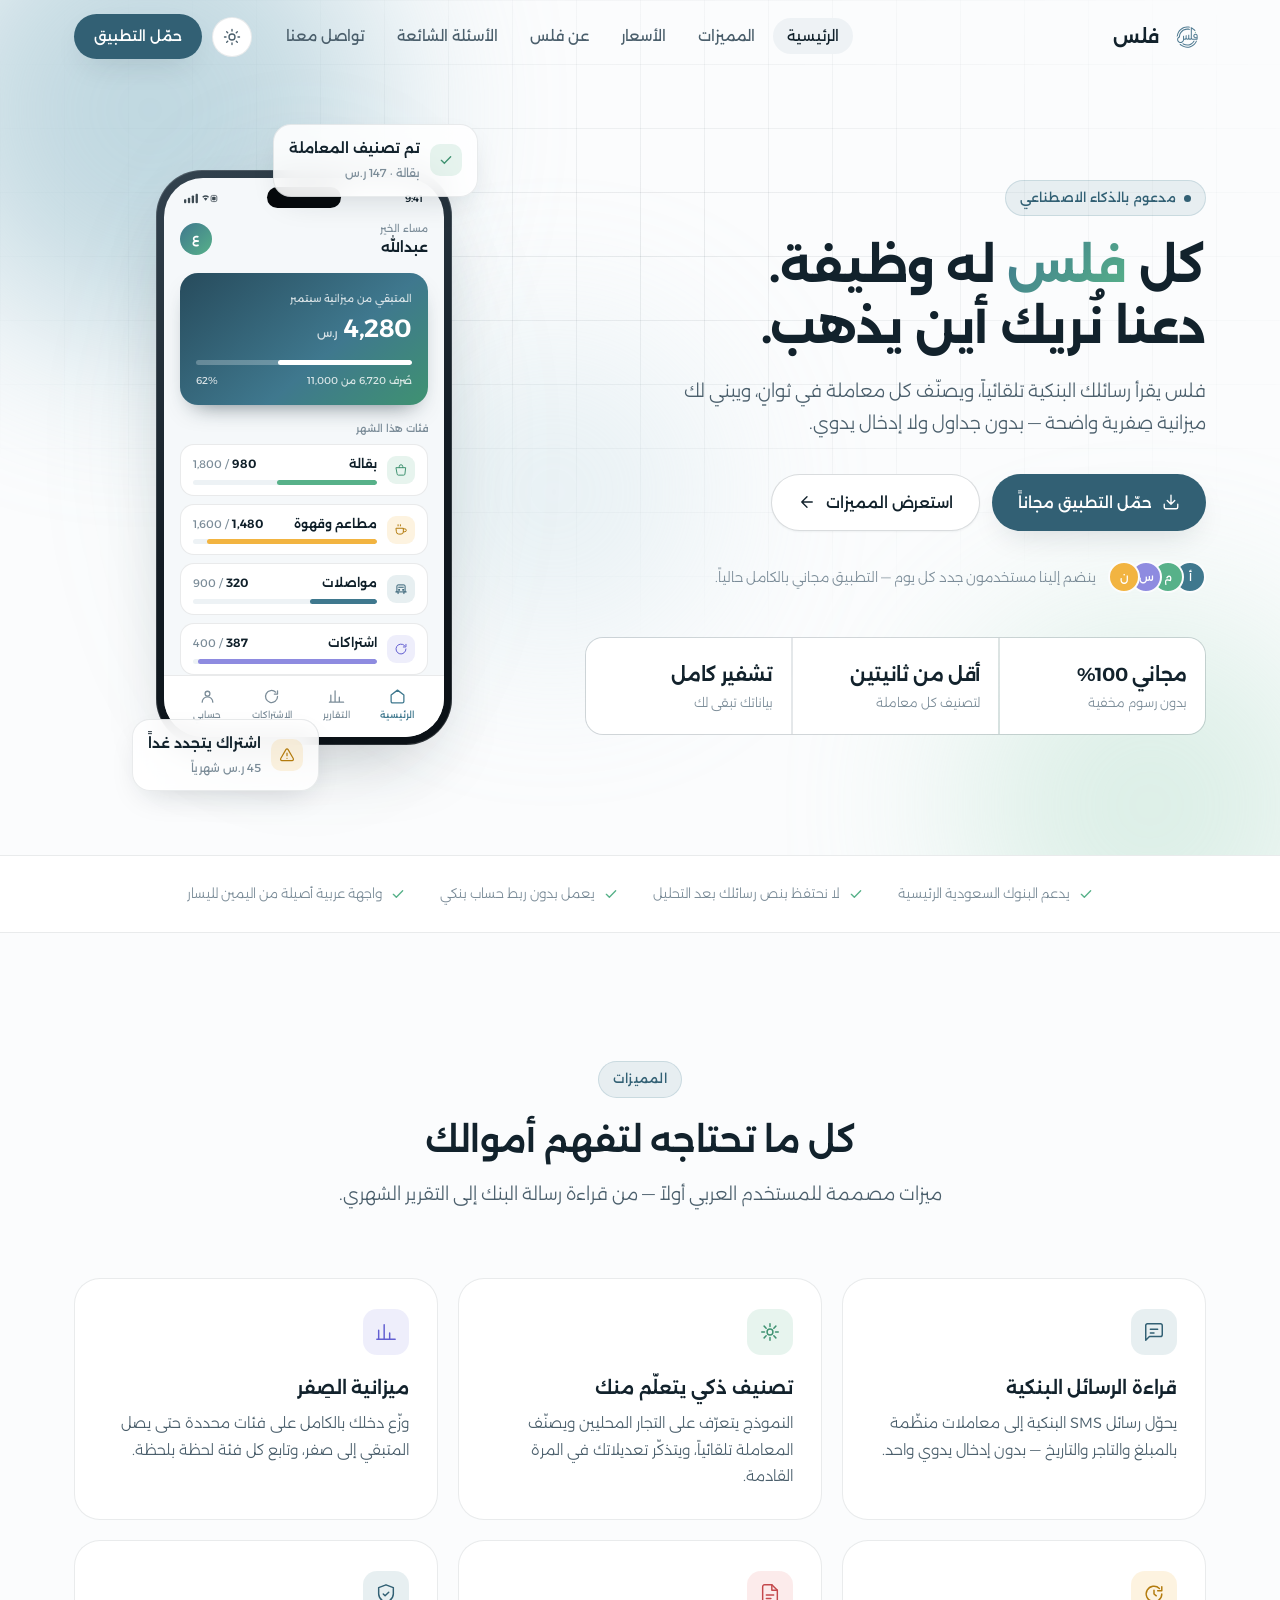
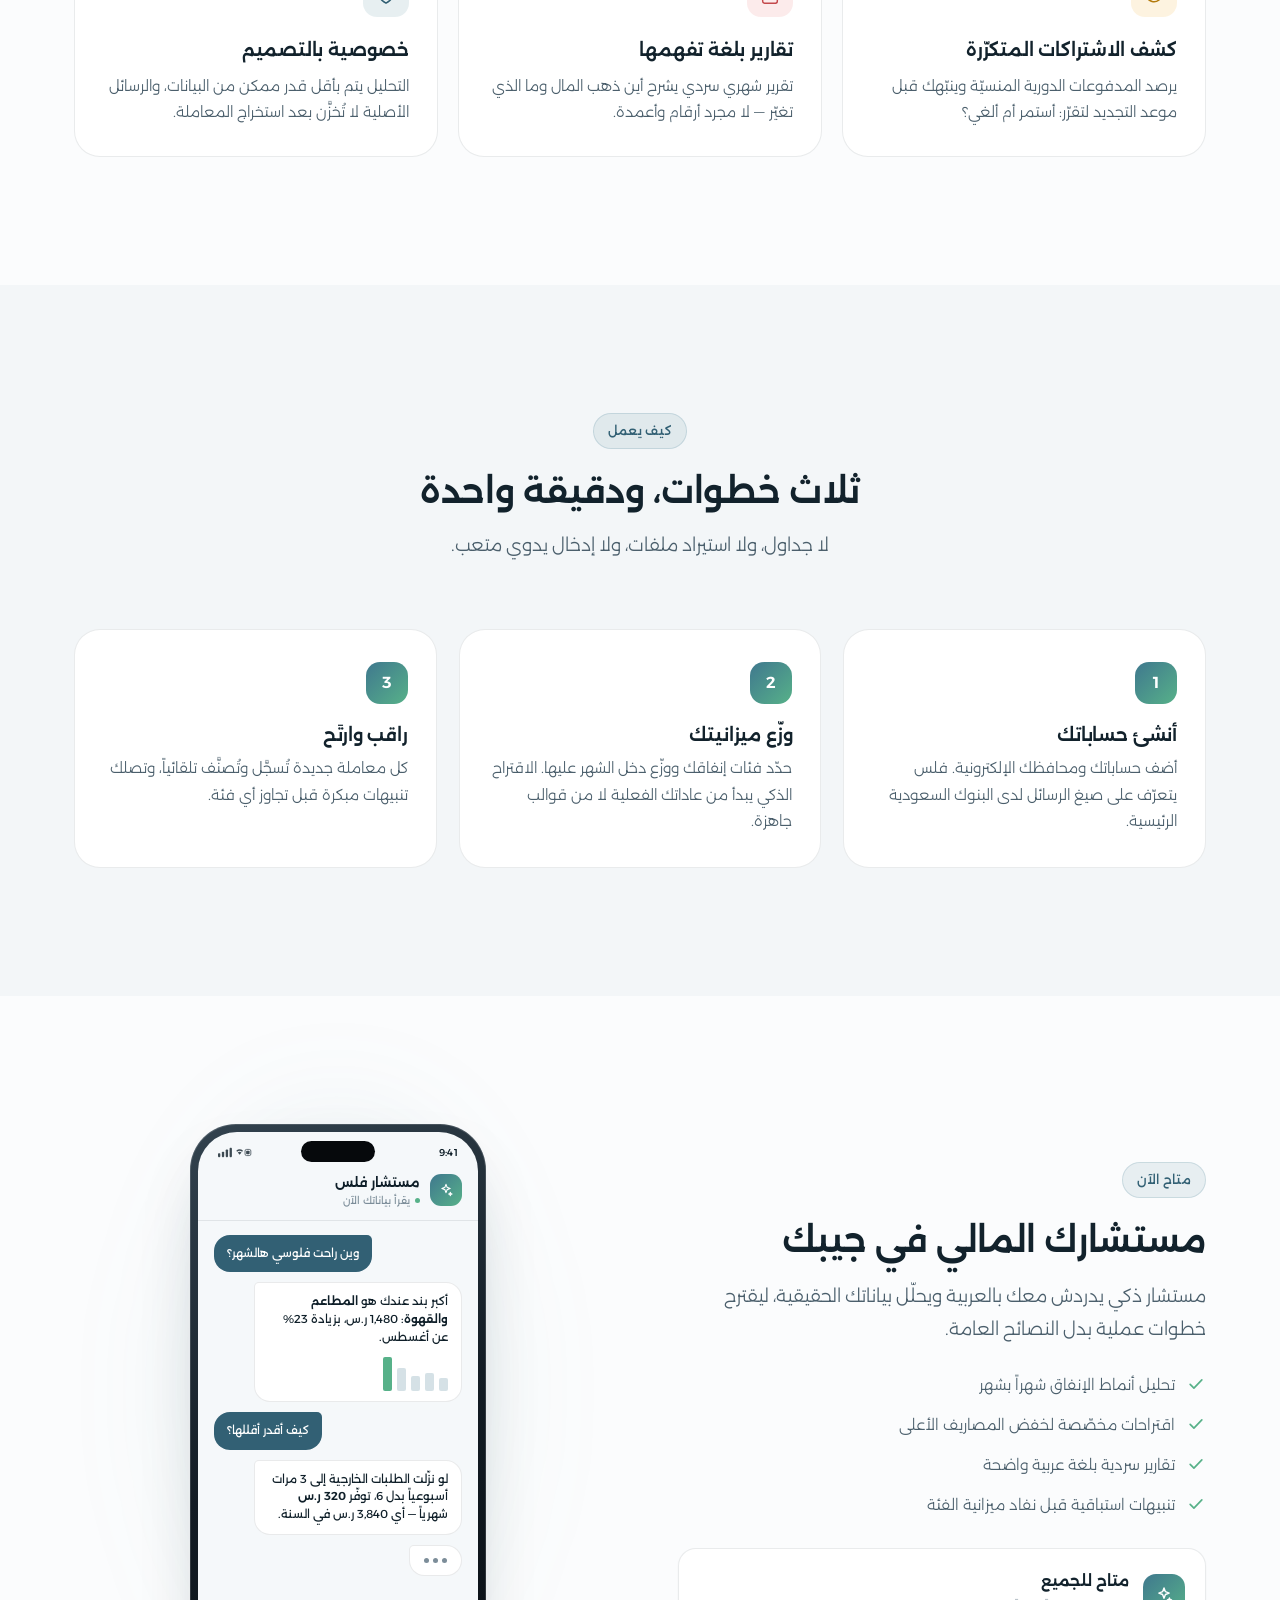
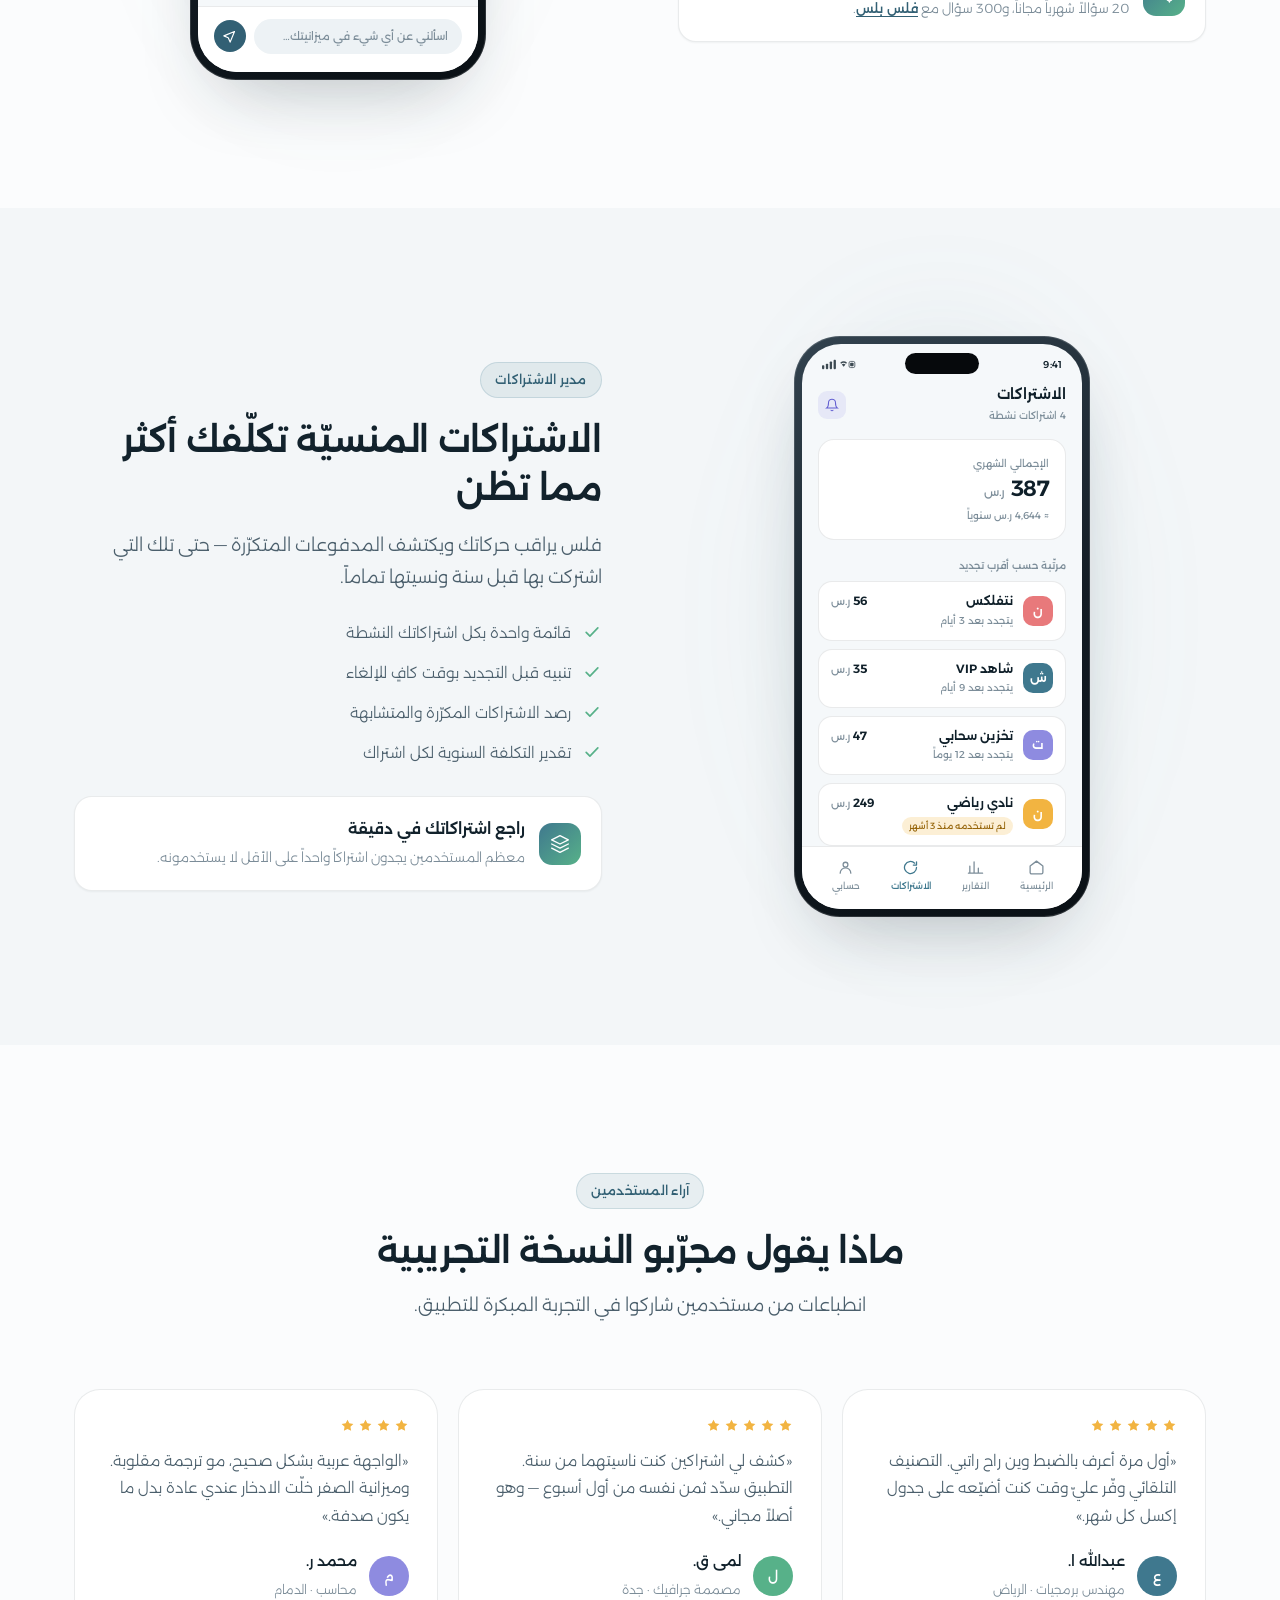
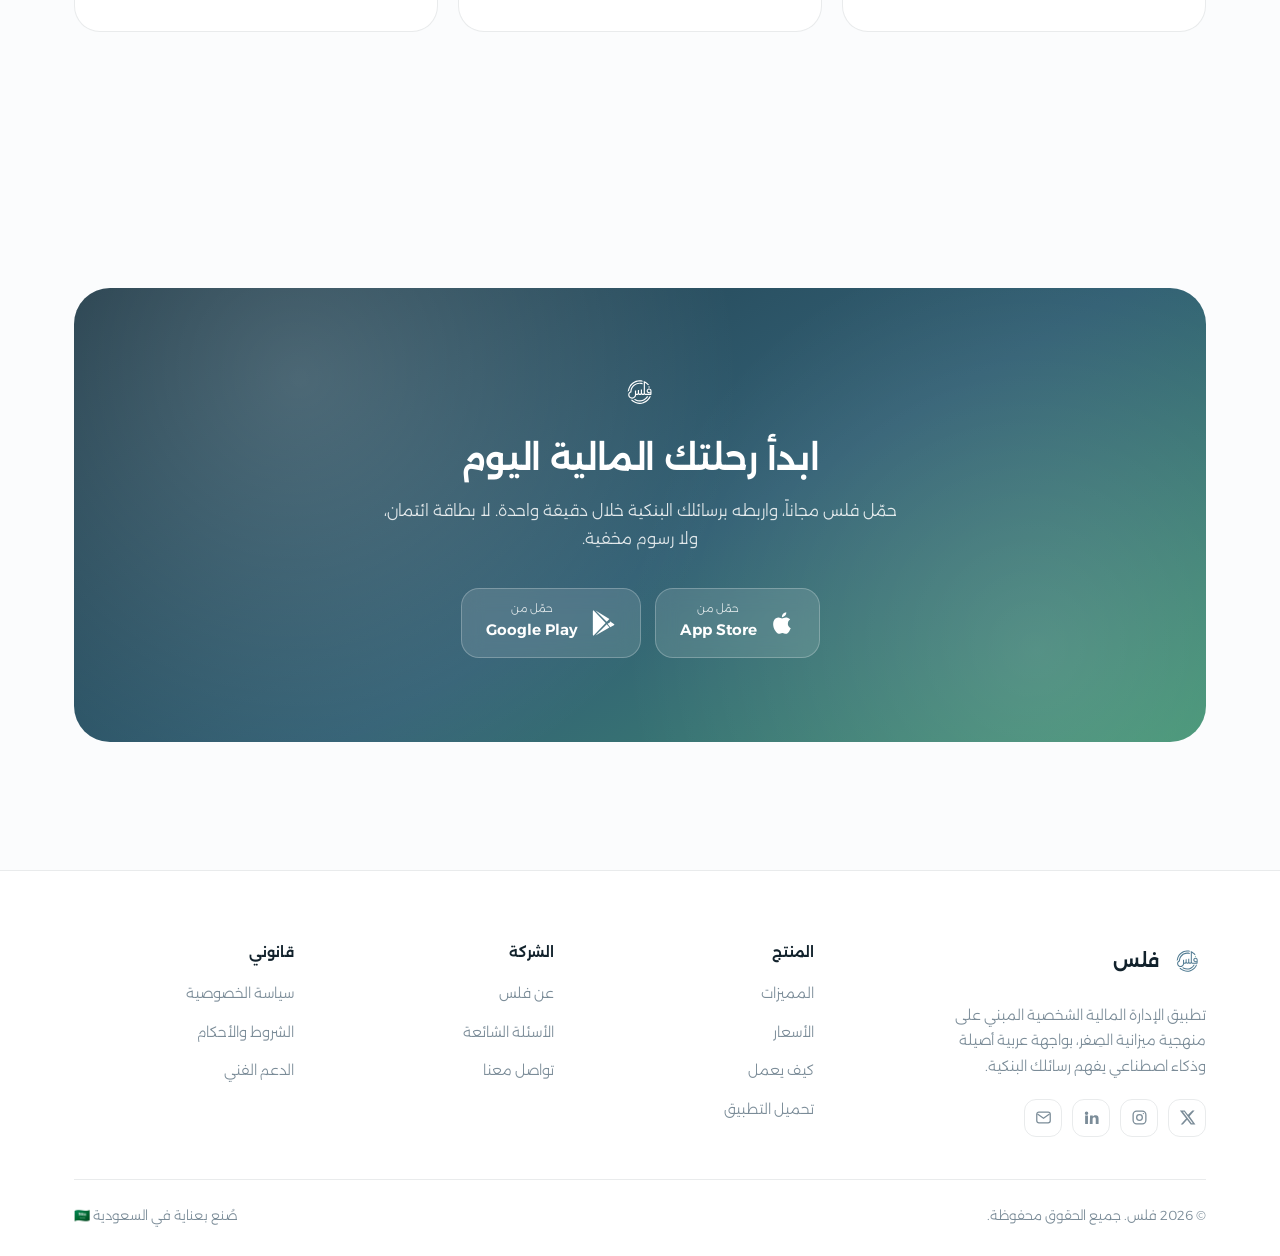
==== commit 32d72625: "إعادة تصميم صفحة الأسعار لتصبح صفحة «فلس بلس» - واجهة رئيسية جديدة ببطاقة عضوية بلس تتفاعل مع حركة ا" ====
--- a/index.html
+++ b/index.html
@@ -258,9 +258,9 @@
     <section class="section" id="ai">
         <div class="container split">
             <div data-reveal>
-                <span class="eyebrow">قادم قريباً</span>
+                <span class="eyebrow">متاح الآن</span>
                 <h2>مستشارك المالي في جيبك</h2>
-                <p class="lead">نعمل على مستشار ذكي يدردش معك بالعربية ويحلّل بياناتك الحقيقية، ليقترح خطوات عملية بدل النصائح العامة.</p>
+                <p class="lead">مستشار ذكي يدردش معك بالعربية ويحلّل بياناتك الحقيقية، ليقترح خطوات عملية بدل النصائح العامة.</p>
                 <ul class="checklist">
                     <li><svg viewBox="0 0 24 24" fill="none" stroke="currentColor" stroke-width="2" stroke-linecap="round" stroke-linejoin="round"><path d="m5 12.5 4.5 4.5L19 7"/></svg> تحليل أنماط الإنفاق شهراً بشهر</li>
                     <li><svg viewBox="0 0 24 24" fill="none" stroke="currentColor" stroke-width="2" stroke-linecap="round" stroke-linejoin="round"><path d="m5 12.5 4.5 4.5L19 7"/></svg> اقتراحات مخصّصة لخفض المصاريف الأعلى</li>
@@ -268,8 +268,8 @@
                     <li><svg viewBox="0 0 24 24" fill="none" stroke="currentColor" stroke-width="2" stroke-linecap="round" stroke-linejoin="round"><path d="m5 12.5 4.5 4.5L19 7"/></svg> تنبيهات استباقية قبل نفاد ميزانية الفئة</li>
                 </ul>
                 <div class="callout">
-                    <i><svg viewBox="0 0 24 24" fill="none" stroke="currentColor" stroke-width="1.8" stroke-linecap="round"><circle cx="12" cy="12" r="9"/><path d="M12 7v5l3 2"/></svg></i>
-                    <div><b>قيد التطوير الآن</b><span>سيصل أولاً لمستخدمي النسخة التجريبية.</span></div>
+                    <i><svg viewBox="0 0 24 24" fill="none" stroke="currentColor" stroke-width="1.7" stroke-linecap="round" stroke-linejoin="round"><path d="M12 3.5 13.7 8l4.5 1.7-4.5 1.7L12 16l-1.7-4.6L5.8 9.7 10.3 8z"/><path d="M18.5 15.5l.7 1.8 1.8.7-1.8.7-.7 1.8-.7-1.8-1.8-.7 1.8-.7z"/></svg></i>
+                    <div><b>متاح للجميع</b><span>20 سؤالاً شهرياً مجاناً، و300 سؤال مع <a href="pricing.html">فلس بلس</a>.</span></div>
                 </div>
             </div>
             <div class="split__visual" data-reveal data-reveal-delay="120">
--- a/style.css
+++ b/style.css
@@ -154,7 +154,7 @@
 
 .section-head { max-width: 660px; margin: 0 auto clamp(40px, 6vw, 68px); text-align: center; }
 .section-head h2 { margin: 18px 0 14px; }
-.section-head .lead { margin-inline: auto; }
+.section-head .lead { margin-inline: auto; text-wrap: balance; }
 
 /* ---------- Buttons ---------- */
 .btn {
@@ -512,6 +512,8 @@
 .callout i svg { width: 20px; height: 20px; }
 .callout b { display: block; font-weight: 600; font-size: .95rem; }
 .callout span { font-size: .82rem; color: var(--text-mute); }
+.callout a { color: var(--brand-600); font-weight: 500; text-decoration: underline; text-underline-offset: 3px; }
+:root[data-theme="dark"] .callout a { color: var(--brand-200); }
 
 /* ---------- FAQ / accordion ---------- */
 .faq { max-width: 780px; margin-inline: auto; display: grid; gap: 12px; }
@@ -531,15 +533,395 @@
 .faq__item[open] summary::after { transform: rotate(-135deg); margin-block-start: 4px; }
 .faq__body { padding: 0 24px 22px; color: var(--text-soft); font-size: .92rem; }
 
-/* ---------- Pricing ---------- */
-.plans { display: grid; grid-template-columns: repeat(auto-fit, minmax(280px, 1fr)); gap: 20px; align-items: start; }
-.plan { background: var(--surface); border: 1px solid var(--border); border-radius: var(--r-lg); padding: 32px 28px; position: relative; }
-.plan--featured { border-color: var(--brand-400); box-shadow: var(--shadow-md); }
-.plan__tag { position: absolute; inset-block-start: -12px; inset-inline-start: 28px; background: var(--grad-brand); color: #fff; font-size: .72rem; padding: 5px 14px; border-radius: var(--r-full); }
-.plan__price { font-size: 2.1rem; font-weight: 700; letter-spacing: -.03em; margin: 14px 0 4px; }
-.plan__price small { font-size: .85rem; font-weight: 300; color: var(--text-mute); }
-.plan .checklist { margin-block: 22px 26px; }
-.plan .btn { width: 100%; }
+/* =========================================================
+   Pricing — فلس بلس
+   ========================================================= */
+
+/* Deep brand surface shared by the pass card, the Plus tier and the voice tile */
+:root {
+    --deep: radial-gradient(110% 80% at 0% 0%, rgba(127, 199, 166, .30), transparent 58%),
+            linear-gradient(158deg, var(--brand-700), var(--brand-800) 55%, var(--brand-900));
+    --guilloche: repeating-radial-gradient(circle at 100% 115%, rgba(255, 255, 255, .07) 0 1px, transparent 1px 13px);
+}
+
+.btn--light { background: #fff; color: var(--brand-800); font-weight: 600; box-shadow: 0 14px 30px -16px rgba(0, 0, 0, .6); }
+.btn--light:hover { background: var(--brand-50); }
+.btn--quiet { padding-inline: 4px; color: var(--text); }
+.btn--quiet:hover { transform: none; color: var(--brand-600); }
+.btn--quiet svg { transition: transform var(--t); }
+.btn--quiet:hover svg { transform: translateX(-4px); }
+:root[data-theme="dark"] .btn--quiet:hover { color: var(--brand-200); }
+.btn:active { transform: translateY(1px) scale(.985); }
+
+/* ----- Hero ----- */
+.plus-hero {
+    position: relative; overflow: clip;
+    padding: calc(var(--nav-h) + clamp(36px, 6vw, 80px)) 0 clamp(64px, 8vw, 112px);
+}
+.plus-hero::before {
+    content: ''; position: absolute; inset: 0; pointer-events: none;
+    background:
+        radial-gradient(42% 60% at 22% 42%, color-mix(in srgb, var(--brand-300) 42%, transparent), transparent 72%),
+        radial-gradient(30% 40% at 34% 88%, color-mix(in srgb, var(--mint-300) 36%, transparent), transparent 72%);
+}
+:root[data-theme="dark"] .plus-hero::before { opacity: .4; }
+.plus-hero__inner {
+    position: relative; display: grid; grid-template-columns: 1fr 1fr;
+    gap: clamp(40px, 6vw, 96px); align-items: center;
+}
+.plus-hero h1 { font-size: clamp(2.3rem, 5.2vw, 3.7rem); line-height: 1.2; margin: 22px 0 18px; text-wrap: balance; }
+.plus-hero .lead { max-width: 30em; text-wrap: pretty; }
+.plus-hero__cta { display: flex; flex-wrap: wrap; align-items: center; gap: 12px 22px; margin-block-start: 36px; }
+.plus-badge svg { width: 15px; height: 15px; }
+.plus-hero__visual { padding-block: 52px; }
+
+/* Membership pass */
+.pass-stage { position: relative; width: min(100%, 440px); margin-inline: auto; aspect-ratio: 1.586 / 1; perspective: 1400px; }
+.pass-float { position: absolute; inset: 0; animation: float 8s ease-in-out infinite; }
+.pass {
+    position: absolute; inset: 0; overflow: hidden;
+    display: flex; flex-direction: column; justify-content: space-between;
+    padding: clamp(20px, 6.5%, 30px);
+    border-radius: var(--r-lg); color: #fff;
+    background: var(--deep);
+    box-shadow: 0 50px 90px -40px rgba(20, 40, 51, .8),
+                inset 0 1px 0 rgba(255, 255, 255, .22),
+                inset 0 0 0 1px rgba(255, 255, 255, .08);
+    transform: rotateX(var(--rx, 0deg)) rotateY(var(--ry, 0deg));
+    transition: transform .8s var(--ease);
+}
+.pass::before {
+    content: ''; position: absolute; inset: 0; pointer-events: none;
+    background: var(--guilloche);
+    -webkit-mask-image: linear-gradient(205deg, transparent 25%, #000 85%);
+            mask-image: linear-gradient(205deg, transparent 25%, #000 85%);
+}
+.pass > * { position: relative; }
+.pass > .pass__sheen {
+    position: absolute; inset: -30%; pointer-events: none;
+    background: linear-gradient(105deg, transparent 40%, rgba(255, 255, 255, .15) 50%, transparent 60%);
+    transform: translateX(var(--sx, 18%));
+    transition: transform .8s var(--ease);
+}
+.pass-stage.is-tilting .pass--front,
+.pass-stage.is-tilting .pass__sheen { transition-duration: .15s; }
+.pass--back {
+    transform: rotate(-8deg) translate(-8%, 6%) scale(.92);
+    background: linear-gradient(150deg, var(--mint-400), var(--brand-400));
+    box-shadow: var(--shadow-md); opacity: .65;
+}
+.pass__row { display: flex; align-items: flex-start; justify-content: space-between; gap: 12px; }
+.pass__row:last-child { align-items: flex-end; }
+.pass__brand { display: inline-flex; align-items: center; gap: 8px; font-weight: 600; font-size: 1.05rem; }
+.pass__brand img { height: 26px; width: auto; filter: brightness(0) invert(1); }
+.pass__mark {
+    width: 38px; height: 38px; border-radius: var(--r-sm); display: grid; place-items: center;
+    background: rgba(255, 255, 255, .12); border: 1px solid rgba(255, 255, 255, .22);
+}
+.pass__mark svg { width: 18px; height: 18px; }
+.pass__name { font-size: clamp(2.1rem, 5vw, 2.9rem); font-weight: 700; line-height: 1; }
+.pass__name small { display: block; font-size: .76rem; font-weight: 400; opacity: .72; margin-block-end: 10px; line-height: 1.4; }
+.pass__meta { text-align: end; font-size: .74rem; line-height: 1.6; color: rgba(255, 255, 255, .72); }
+.pass__meta b { display: block; font-size: .95rem; font-weight: 600; color: var(--mint-300); }
+
+.pass-chip--a { inset-block-start: -40px; inset-inline-start: -6%; animation: float 6s ease-in-out infinite .4s; }
+.pass-chip--b { inset-block-end: -46px; inset-inline-end: -4%; animation: float 6.6s ease-in-out infinite .9s; }
+
+/* ----- Billing switch ----- */
+.billing {
+    position: relative; display: inline-grid; grid-template-columns: 1fr 1fr;
+    margin-block-start: 30px; padding: 5px;
+    border-radius: var(--r-full); background: var(--surface-inset); border: 1px solid var(--border);
+}
+.billing input { position: absolute; opacity: 0; pointer-events: none; }
+.billing label {
+    position: relative; z-index: 1; cursor: pointer;
+    display: inline-flex; align-items: center; justify-content: center; gap: 8px;
+    padding: 10px 22px; border-radius: var(--r-full); white-space: nowrap;
+    font-size: .92rem; font-weight: 500; color: var(--text-mute);
+    transition: color var(--t);
+}
+.billing input:checked + label { color: var(--text); }
+.billing input:focus-visible + label { box-shadow: var(--ring); }
+.billing__save {
+    font-size: .72rem; font-weight: 500; padding: 2px 9px; border-radius: var(--r-full);
+    color: var(--mint-600); background: color-mix(in srgb, var(--mint-500) 16%, transparent);
+}
+:root[data-theme="dark"] .billing__save { color: var(--mint-300); }
+.billing__thumb {
+    position: absolute; inset-block: 5px; inset-inline-start: 5px; width: calc(50% - 5px);
+    border-radius: var(--r-full); background: var(--surface); box-shadow: var(--shadow-sm);
+    transition: transform .5s var(--ease);
+}
+.plus-plans:has(#bill-yearly:checked) .billing__thumb { transform: translateX(-100%); }
+
+/* ----- Tiers ----- */
+.tiers { display: grid; grid-template-columns: 1.1fr .9fr; gap: 20px; max-width: 1000px; margin-inline: auto; }
+.tier {
+    position: relative; overflow: hidden; display: flex; flex-direction: column;
+    padding: clamp(26px, 3.4vw, 40px);
+    background: var(--surface); border: 1px solid var(--border); border-radius: var(--r-lg);
+}
+.tier > * { position: relative; }
+.tier--plus { color: #fff; background: var(--deep); border-color: transparent; box-shadow: var(--shadow-lg); }
+:root[data-theme="dark"] .tier--plus { border-color: rgba(255, 255, 255, .1); }
+.tier--plus::before {
+    content: ''; position: absolute; inset: 0; pointer-events: none;
+    background: var(--guilloche);
+    -webkit-mask-image: radial-gradient(70% 60% at 0% 100%, #000, transparent);
+            mask-image: radial-gradient(70% 60% at 0% 100%, #000, transparent);
+}
+.tier__head { display: flex; align-items: center; justify-content: space-between; gap: 12px; }
+.tier__name { display: inline-flex; align-items: center; gap: 10px; font-size: 1.25rem; font-weight: 600; }
+.tier__name i { width: 34px; height: 34px; border-radius: 11px; display: grid; place-items: center; background: var(--surface-inset); color: var(--text-soft); }
+.tier__name svg { width: 17px; height: 17px; }
+.tier--plus .tier__name i { background: rgba(255, 255, 255, .14); color: #fff; }
+.tier__flag { display: inline-flex; align-items: center; gap: 6px; font-size: .8rem; font-weight: 500; color: var(--mint-300); }
+.tier__flag svg { width: 15px; height: 15px; }
+.tier__desc { margin-block: 12px 16px; min-height: 3.6em; font-size: .93rem; color: var(--text-soft); }
+.tier--plus .tier__desc { color: rgba(255, 255, 255, .78); }
+
+.tier__price { position: relative; height: 66px; }
+.price {
+    position: absolute; inset: 0; display: flex; align-items: flex-end; gap: 10px;
+    transition: opacity .3s var(--ease), transform .5s var(--ease), visibility .3s;
+}
+.price b { font-size: clamp(2.8rem, 5vw, 3.6rem); font-weight: 700; line-height: 1; letter-spacing: -.03em; font-variant-numeric: tabular-nums; }
+.price span { font-size: .95rem; line-height: 1.5; padding-block-end: 4px; color: var(--text-soft); }
+.tier--plus .price span { color: rgba(255, 255, 255, .75); }
+.tier__note { position: relative; min-height: 1.9em; margin-block: 10px 28px; font-size: .86rem; color: var(--text-mute); }
+.tier__note > span { position: absolute; inset-inline: 0; transition: opacity .3s var(--ease), transform .5s var(--ease), visibility .3s; }
+.tier--plus .tier__note { color: rgba(255, 255, 255, .7); }
+.tier__note b { font-weight: 500; color: var(--mint-300); }
+
+.plus-plans:has(#bill-yearly:checked) .is-monthly,
+.plus-plans:has(#bill-monthly:checked) .is-yearly { opacity: 0; visibility: hidden; transform: translateY(10px); }
+@supports not selector(:has(*)) {
+    .billing, .is-monthly { display: none; }
+}
+
+.tier .btn { width: 100%; }
+.tier__list { display: grid; gap: 12px; margin-block-start: 28px; padding-block-start: 26px; border-block-start: 1px solid var(--border); }
+.tier--plus .tier__list { border-color: rgba(255, 255, 255, .14); }
+.tier__list li { display: flex; align-items: flex-start; gap: 11px; font-size: .92rem; color: var(--text-soft); }
+.tier--plus .tier__list li { color: rgba(255, 255, 255, .86); }
+.tier__list svg { width: 20px; height: 20px; flex: none; margin-block-start: 3px; color: var(--mint-500); }
+.tier--plus .tier__list svg { color: var(--mint-300); }
+.tier__list b { font-weight: 600; color: var(--text); }
+.tier--plus .tier__list b { color: #fff; }
+
+.assurances {
+    display: grid; grid-template-columns: repeat(3, 1fr); gap: 24px 36px;
+    max-width: 1000px; margin: clamp(36px, 5vw, 56px) auto 0;
+}
+.assurances li { display: flex; align-items: flex-start; gap: 14px; }
+.assurances i {
+    width: 40px; height: 40px; border-radius: var(--r-sm); flex: none; display: grid; place-items: center;
+    background: color-mix(in srgb, var(--brand-500) 10%, transparent); color: var(--brand-600);
+}
+:root[data-theme="dark"] .assurances i { color: var(--brand-200); }
+.assurances svg { width: 19px; height: 19px; }
+.assurances b { display: block; font-size: .93rem; font-weight: 600; }
+.assurances span { display: block; font-size: .84rem; line-height: 1.75; color: var(--text-mute); }
+
+/* ----- What Plus adds (bento) ----- */
+.section-head--start { margin-inline: 0; text-align: start; }
+.section-head--start .lead { margin-inline: 0; }
+.bento { display: grid; grid-template-columns: repeat(6, 1fr); gap: 18px; }
+.bento__cell {
+    position: relative; overflow: hidden; display: flex; flex-direction: column; gap: 26px;
+    padding: clamp(24px, 3vw, 34px);
+    background: var(--surface); border: 1px solid var(--border); border-radius: var(--r-lg);
+}
+.bento__cell h3 { font-size: 1.2rem; margin-block-end: 8px; }
+.bento__cell h3 + p { max-width: 34em; font-size: .92rem; color: var(--text-soft); text-wrap: pretty; }
+.bento__visual { margin-block-start: auto; }
+.bento__label { display: inline-flex; align-items: center; gap: 7px; margin-block-end: 12px; font-size: .8rem; font-weight: 500; color: var(--mint-600); }
+.bento__label svg { width: 15px; height: 15px; }
+:root[data-theme="dark"] .bento__label { color: var(--mint-300); }
+
+.bento__cell--advisor {
+    grid-column: span 4; grid-row: span 2;
+    background:
+        radial-gradient(55% 65% at 0% 100%, color-mix(in srgb, var(--mint-300) 22%, transparent), transparent 70%),
+        linear-gradient(165deg, color-mix(in srgb, var(--brand-500) 12%, var(--surface)), var(--surface) 62%);
+}
+.bento__cell--voice { grid-column: span 2; grid-row: span 2; color: #fff; background: var(--deep); border-color: transparent; }
+:root[data-theme="dark"] .bento__cell--voice { border-color: rgba(255, 255, 255, .1); }
+.bento__cell--voice h3 + p { color: rgba(255, 255, 255, .75); }
+.bento__cell--widgets { grid-column: span 2; }
+.bento__cell--analytics { grid-column: span 4; }
+.bento__cell--data {
+    grid-column: span 6; display: grid; grid-template-columns: 1fr 1.1fr; align-items: center; gap: 28px 56px;
+    background: linear-gradient(115deg, color-mix(in srgb, var(--mint-500) 10%, var(--surface)), var(--surface) 70%);
+}
+
+/* advisor chat */
+.mini-chat {
+    display: grid; gap: 10px; max-width: 540px; padding: 18px;
+    background: var(--surface); border: 1px solid var(--border); border-radius: var(--r-md); box-shadow: var(--shadow-md);
+}
+:root[data-theme="dark"] .mini-chat { background: var(--surface-2); }
+.mini-chat__msg { max-width: 86%; padding: 10px 14px; border-radius: 16px; font-size: .86rem; line-height: 1.75; }
+.mini-chat__msg--out { margin-inline-start: auto; color: #fff; background: var(--brand-600); border-start-end-radius: 6px; }
+:root[data-theme="dark"] .mini-chat__msg--out { background: var(--brand-500); }
+.mini-chat__msg--in { background: var(--surface-inset); border-start-start-radius: 6px; }
+.mini-chat__msg b { font-weight: 600; }
+.mini-chat__input { display: flex; align-items: center; gap: 10px; margin-block-start: 6px; padding: 5px; border-radius: var(--r-full); background: var(--surface-inset); }
+.mini-chat__input span { flex: 1; padding-inline: 12px; font-size: .8rem; color: var(--text-mute); }
+.mini-chat__input i { width: 34px; height: 34px; border-radius: 50%; display: grid; place-items: center; color: #fff; background: var(--brand-600); }
+.mini-chat__input svg { width: 16px; height: 16px; }
+
+/* voice entry */
+.voice { display: grid; justify-items: center; gap: 18px; text-align: center; }
+.voice__mic {
+    width: 68px; height: 68px; border-radius: 50%; display: grid; place-items: center;
+    color: var(--brand-700); background: #fff;
+    box-shadow: 0 0 0 10px rgba(255, 255, 255, .08), 0 0 0 22px rgba(255, 255, 255, .04);
+}
+.voice__mic svg { width: 26px; height: 26px; }
+.voice__wave { display: flex; align-items: center; justify-content: center; gap: 4px; height: 38px; }
+.voice__wave i { width: 4px; height: 100%; border-radius: 4px; background: var(--mint-300); transform: scaleY(.3); animation: wave 1.2s ease-in-out infinite; animation-delay: calc(var(--i) * -.17s); }
+@keyframes wave { 0%, 100% { transform: scaleY(.25); } 50% { transform: scaleY(1); } }
+.voice__quote { font-size: 1.05rem; font-weight: 500; }
+.voice__result {
+    display: flex; align-items: center; gap: 12px; width: 100%; padding: 12px 14px; text-align: start;
+    background: rgba(255, 255, 255, .08); border: 1px solid rgba(255, 255, 255, .12); border-radius: var(--r-md);
+}
+.voice__result > i { width: 36px; height: 36px; border-radius: 11px; flex: none; display: grid; place-items: center; color: var(--mint-300); background: rgba(127, 199, 166, .18); }
+.voice__result > i svg { width: 18px; height: 18px; }
+.voice__result b { display: block; font-size: .9rem; font-weight: 600; }
+.voice__result small { font-size: .75rem; color: rgba(255, 255, 255, .65); }
+.voice__result .voice__amt { margin-inline-start: auto; white-space: nowrap; }
+
+/* home-screen widgets */
+.widgets { display: grid; grid-template-columns: 1fr 1fr; gap: 12px; }
+.widget {
+    aspect-ratio: 1; display: flex; flex-direction: column; justify-content: space-between;
+    padding: 14px; border-radius: 22px; font-size: .74rem; line-height: 1.5;
+    background: var(--surface-2); border: 1px solid var(--border); box-shadow: var(--shadow-sm);
+}
+.widget small { color: var(--text-mute); }
+.widget b { display: block; font-size: .95rem; font-weight: 600; font-variant-numeric: tabular-nums; }
+.widget ul { display: grid; gap: 4px; }
+.widget li { display: flex; justify-content: space-between; color: var(--text-soft); }
+.ring { position: relative; width: 50px; height: 50px; display: grid; place-items: center; font-size: .7rem; font-weight: 600; }
+.ring::before {
+    content: ''; position: absolute; inset: 0; border-radius: 50%;
+    background: conic-gradient(var(--brand-500) calc(var(--p) * 1%), var(--surface-inset) 0);
+    -webkit-mask: radial-gradient(farthest-side, transparent calc(100% - 6px), #000 calc(100% - 5px));
+            mask: radial-gradient(farthest-side, transparent calc(100% - 6px), #000 calc(100% - 5px));
+}
+:root[data-theme="dark"] .ring::before { background: conic-gradient(var(--brand-300) calc(var(--p) * 1%), var(--surface-inset) 0); }
+
+/* monthly analytics */
+.chart { padding: 18px 20px 38px; background: var(--surface-2); border: 1px solid var(--border); border-radius: var(--r-md); }
+.chart__head { display: flex; flex-wrap: wrap; align-items: flex-end; justify-content: space-between; gap: 8px 12px; margin-block-end: 20px; }
+.chart__head b { white-space: nowrap; }
+.chart__head small { display: block; font-size: .75rem; color: var(--text-mute); }
+.chart__head b { font-size: 1.35rem; font-weight: 600; font-variant-numeric: tabular-nums; }
+.chart__delta {
+    font-size: .75rem; font-weight: 500; white-space: nowrap; padding: 4px 10px; border-radius: var(--r-full);
+    color: var(--mint-600); background: color-mix(in srgb, var(--mint-500) 14%, transparent);
+}
+:root[data-theme="dark"] .chart__delta { color: var(--mint-300); }
+.chart__bars { display: grid; grid-template-columns: repeat(6, 1fr); align-items: end; gap: 10px; height: 116px; }
+.chart__bars span {
+    position: relative; height: var(--h); border-radius: 8px 8px 4px 4px;
+    background: color-mix(in srgb, var(--brand-500) 20%, transparent);
+    transform-origin: bottom; transition: transform .9s var(--ease);
+}
+.chart__bars span.is-now { background: linear-gradient(180deg, var(--brand-400), var(--brand-600)); }
+.chart__bars i { position: absolute; inset-block-start: 100%; inset-inline: -6px; padding-block-start: 7px; text-align: center; font-style: normal; font-size: .68rem; color: var(--text-mute); }
+[data-reveal]:not(.is-in) .chart__bars span { transform: scaleY(.08); }
+.chart__bars span:nth-child(2) { transition-delay: .05s; }
+.chart__bars span:nth-child(3) { transition-delay: .1s; }
+.chart__bars span:nth-child(4) { transition-delay: .15s; }
+.chart__bars span:nth-child(5) { transition-delay: .2s; }
+.chart__bars span:nth-child(6) { transition-delay: .25s; }
+
+/* storage choice */
+.storage { display: grid; gap: 12px; }
+.storage__opt {
+    display: flex; align-items: center; gap: 14px; padding: 16px 18px;
+    background: var(--surface); border: 1px solid var(--border); border-radius: var(--r-md);
+}
+.storage__opt.is-on { border-color: var(--brand-400); box-shadow: var(--ring); }
+.storage__opt > i { width: 42px; height: 42px; border-radius: 13px; flex: none; display: grid; place-items: center; background: var(--surface-inset); color: var(--text-soft); }
+.storage__opt.is-on > i { background: color-mix(in srgb, var(--brand-500) 14%, transparent); color: var(--brand-600); }
+:root[data-theme="dark"] .storage__opt.is-on > i { color: var(--brand-200); }
+.storage__opt svg { width: 20px; height: 20px; }
+.storage__opt b { display: block; font-size: .93rem; font-weight: 600; }
+.storage__opt small { font-size: .8rem; color: var(--text-mute); }
+.storage__radio { margin-inline-start: auto; width: 20px; height: 20px; flex: none; border-radius: 50%; border: 2px solid var(--border-strong); }
+.storage__opt.is-on .storage__radio { border-color: var(--brand-500); background: radial-gradient(circle, var(--brand-500) 0 4px, transparent 5px); }
+
+/* ----- Comparison ----- */
+.compare { max-width: 900px; margin-inline: auto; overflow: hidden; background: var(--surface); border: 1px solid var(--border); border-radius: var(--r-lg); }
+.compare table { width: 100%; border-collapse: collapse; table-layout: fixed; }
+.compare col:first-child { width: 42%; }
+.compare th, .compare td { padding: 17px 22px; text-align: center; vertical-align: middle; font-size: .9rem; line-height: 1.6; }
+.compare thead th { padding-block: 26px 20px; font-size: 1rem; font-weight: 600; }
+.compare thead th small { display: block; margin-block-start: 2px; font-size: .76rem; font-weight: 400; color: var(--text-mute); }
+.compare tbody th[scope="row"] { text-align: start; font-weight: 400; }
+.compare tbody th small, .compare td small { display: block; font-size: .76rem; color: var(--text-mute); }
+.compare td { color: var(--text-soft); }
+.compare tbody tr:not(.compare__group) + tr > * { border-block-start: 1px solid color-mix(in srgb, var(--border) 70%, transparent); }
+.compare .compare__group > * { padding-block: 28px 8px; font-size: .78rem; font-weight: 500; color: var(--text-mute); text-align: start; }
+.compare .is-plus { background: color-mix(in srgb, var(--brand-500) 7%, transparent); color: var(--text); font-weight: 500; }
+.compare thead .is-plus { color: var(--brand-600); }
+:root[data-theme="dark"] .compare thead .is-plus { color: var(--brand-200); }
+.compare svg { width: 20px; height: 20px; margin-inline: auto; }
+.compare thead .is-plus span { display: inline-flex; align-items: center; gap: 6px; }
+.compare thead .is-plus span svg { width: 15px; height: 15px; margin: 0; }
+.compare .yes { color: var(--mint-500); }
+.compare .no { color: var(--text-mute); opacity: .55; }
+.sr-only { position: absolute; width: 1px; height: 1px; padding: 0; margin: -1px; overflow: hidden; clip: rect(0 0 0 0); white-space: nowrap; border: 0; }
+
+/* ----- FAQ split ----- */
+.faq-split { display: grid; grid-template-columns: .8fr 1.2fr; gap: clamp(32px, 6vw, 88px); align-items: start; }
+.faq-split__head { position: sticky; inset-block-start: calc(var(--nav-h) + 32px); }
+.faq-split__head h2 { margin-block-end: 14px; }
+.faq-split__head p { color: var(--text-soft); }
+.faq-split__head a { color: var(--brand-600); font-weight: 500; text-decoration: underline; text-underline-offset: 4px; text-decoration-color: color-mix(in srgb, var(--brand-500) 35%, transparent); }
+:root[data-theme="dark"] .faq-split__head a { color: var(--brand-200); }
+.faq-split .faq { max-width: none; margin: 0; }
+
+@media (prefers-reduced-motion: reduce) {
+    .pass-float, .pass-chip--a, .pass-chip--b, .voice__wave i { animation: none; }
+    .voice__wave i { transform: scaleY(.6); }
+    .chart__bars span, .price, .tier__note > span, .billing__thumb { transition: none; }
+    [data-reveal]:not(.is-in) .chart__bars span { transform: none; }
+}
+
+@media (max-width: 980px) {
+    .plus-hero__inner, .tiers, .faq-split { grid-template-columns: 1fr; }
+    .plus-hero__visual { padding-block: 40px 56px; }
+    .faq-split__head { position: static; }
+    .tier__desc { min-height: 0; }
+    .bento { grid-template-columns: 1fr 1fr; }
+    .bento__cell--advisor, .bento__cell--analytics, .bento__cell--data { grid-column: span 2; }
+    .bento__cell--advisor, .bento__cell--voice { grid-row: auto; }
+    .bento__cell--voice, .bento__cell--widgets { grid-column: span 1; }
+}
+
+@media (max-width: 760px) {
+    .assurances { grid-template-columns: 1fr; }
+    .bento { grid-template-columns: 1fr; }
+    .bento__cell--advisor, .bento__cell--voice, .bento__cell--widgets,
+    .bento__cell--analytics, .bento__cell--data { grid-column: auto; }
+    .bento__cell--data { grid-template-columns: 1fr; }
+    .compare th, .compare td { padding: 14px 10px; font-size: .82rem; }
+    .compare tbody th[scope="row"] { padding-inline-start: 16px; }
+    .compare col:first-child { width: 38%; }
+}
+
+@media (max-width: 560px) {
+    .pass-chip--a { inset-inline-start: 0; }
+    .pass-chip--b { inset-inline-end: 0; }
+    .plus-hero__cta .btn--primary { flex: 1; }
+    .billing label { padding-inline: 16px; }
+}
 
 /* ---------- Testimonials ---------- */
 .quotes { display: grid; grid-template-columns: repeat(auto-fit, minmax(290px, 1fr)); gap: 20px; }
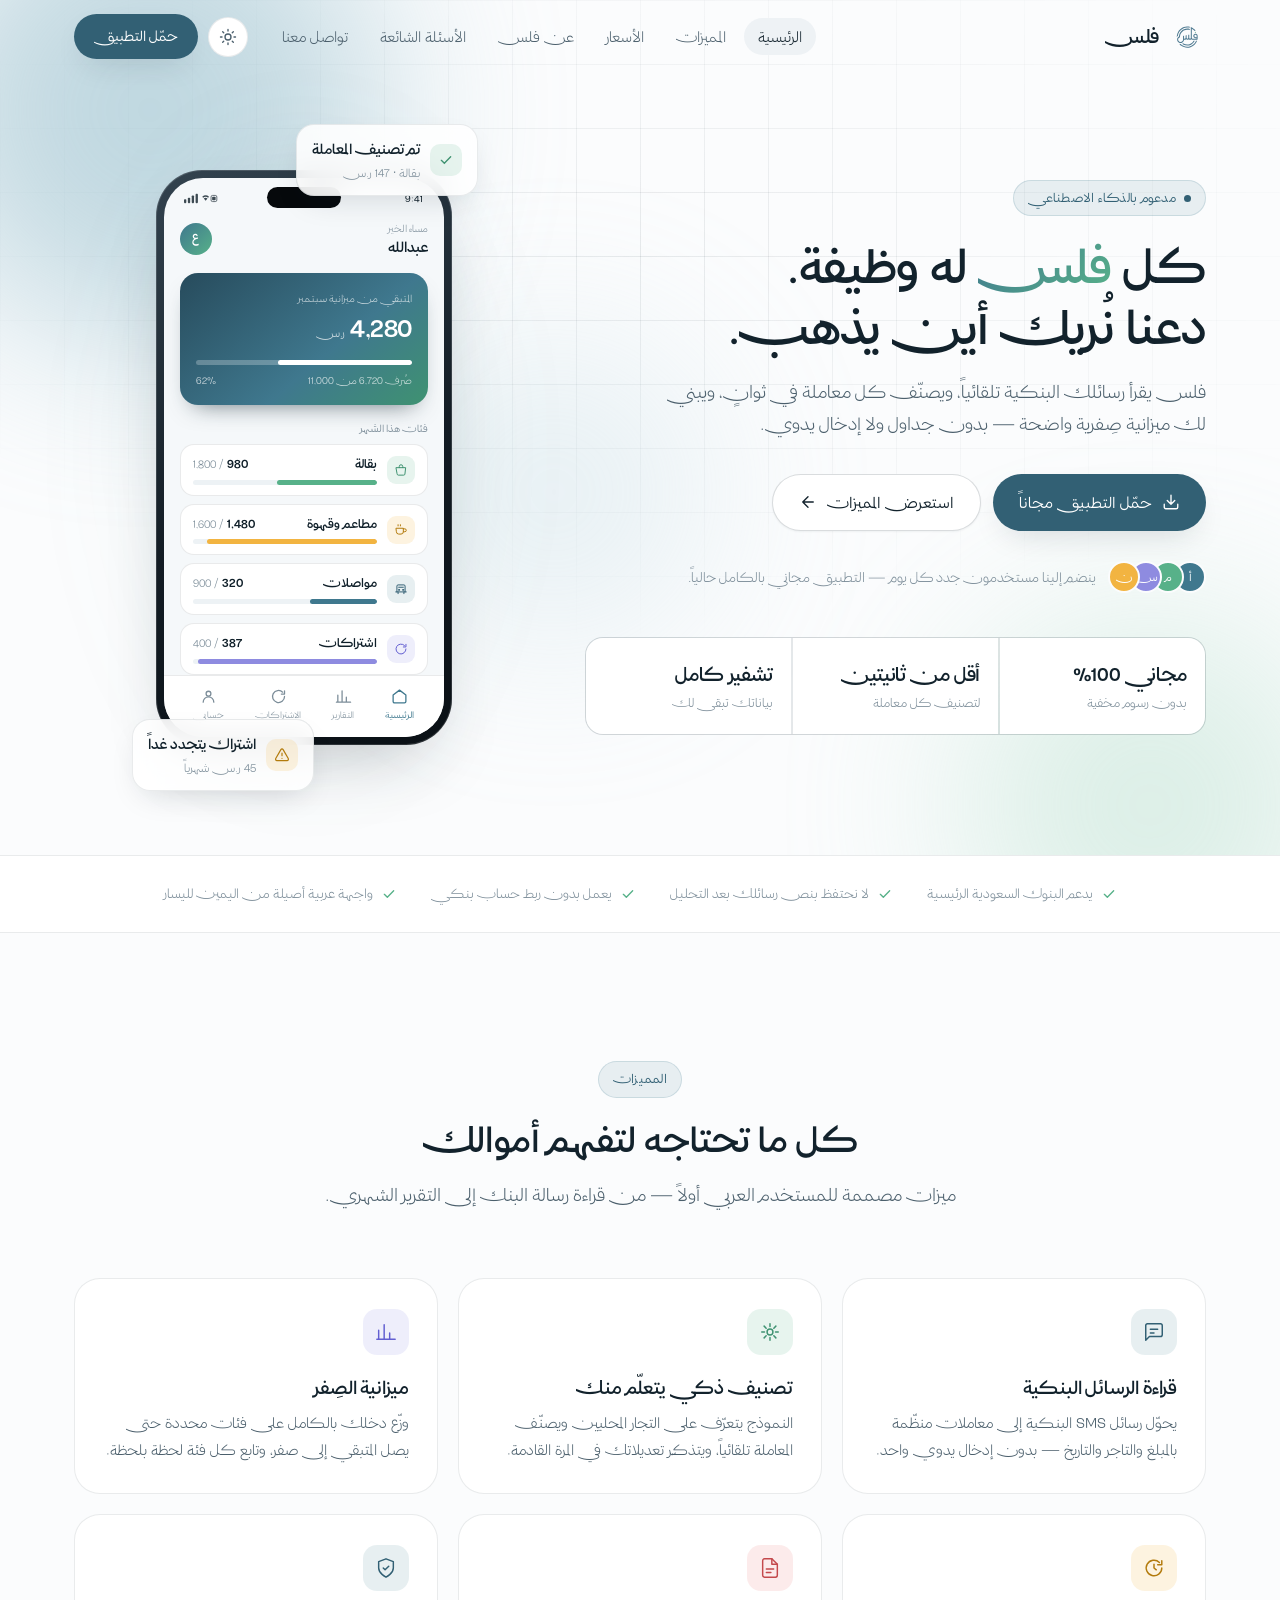
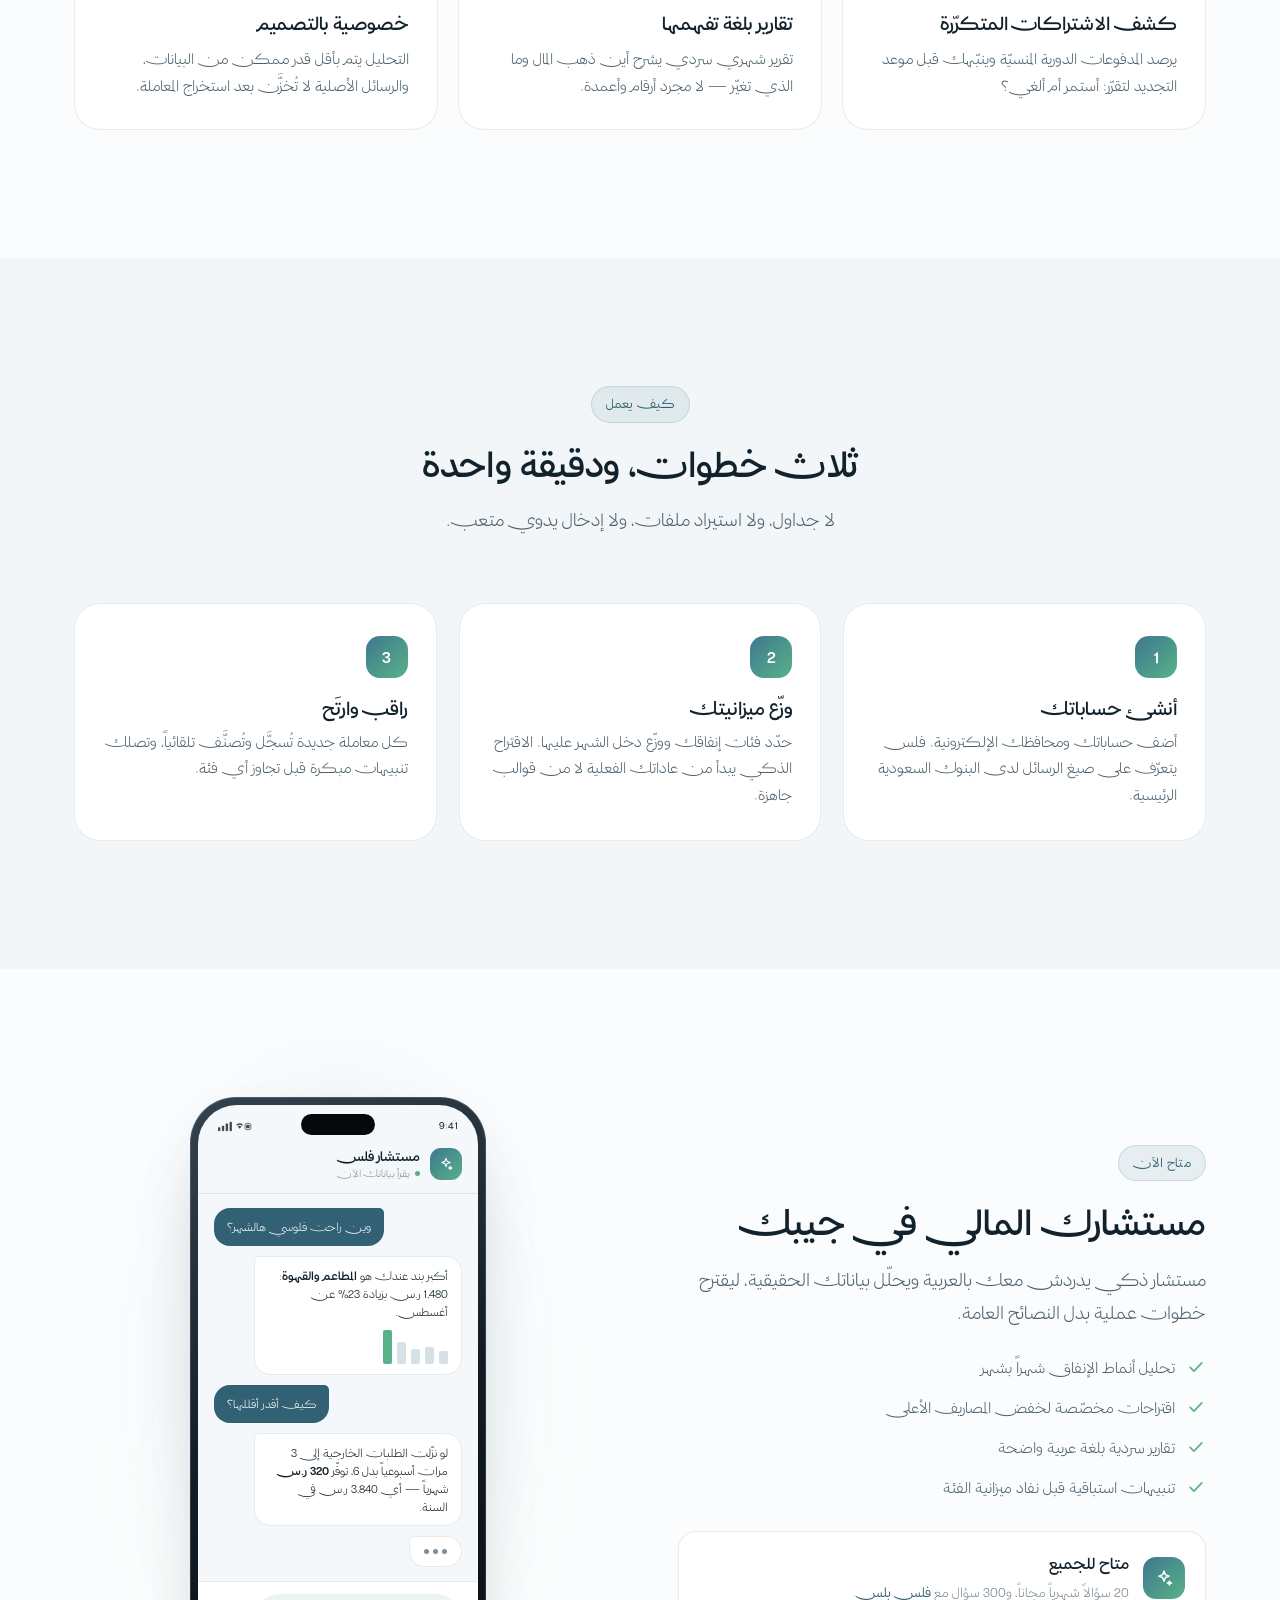
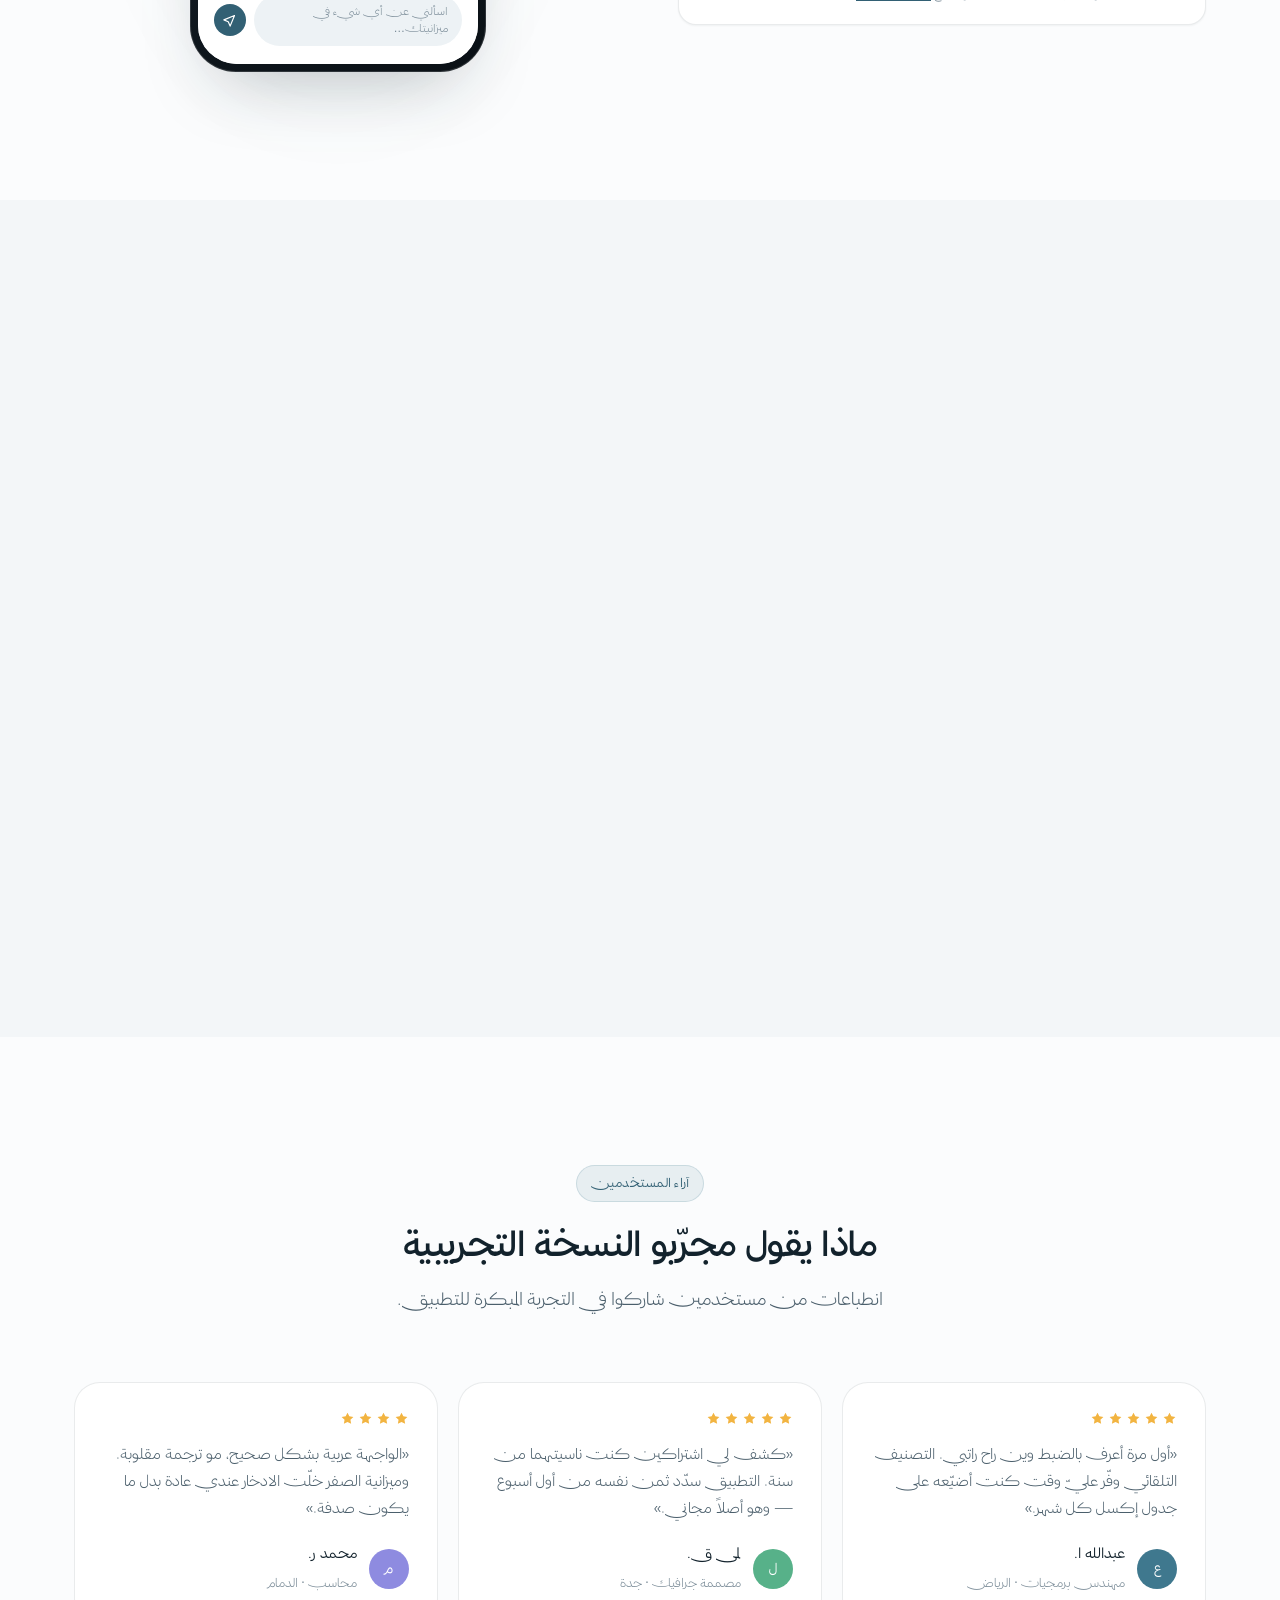
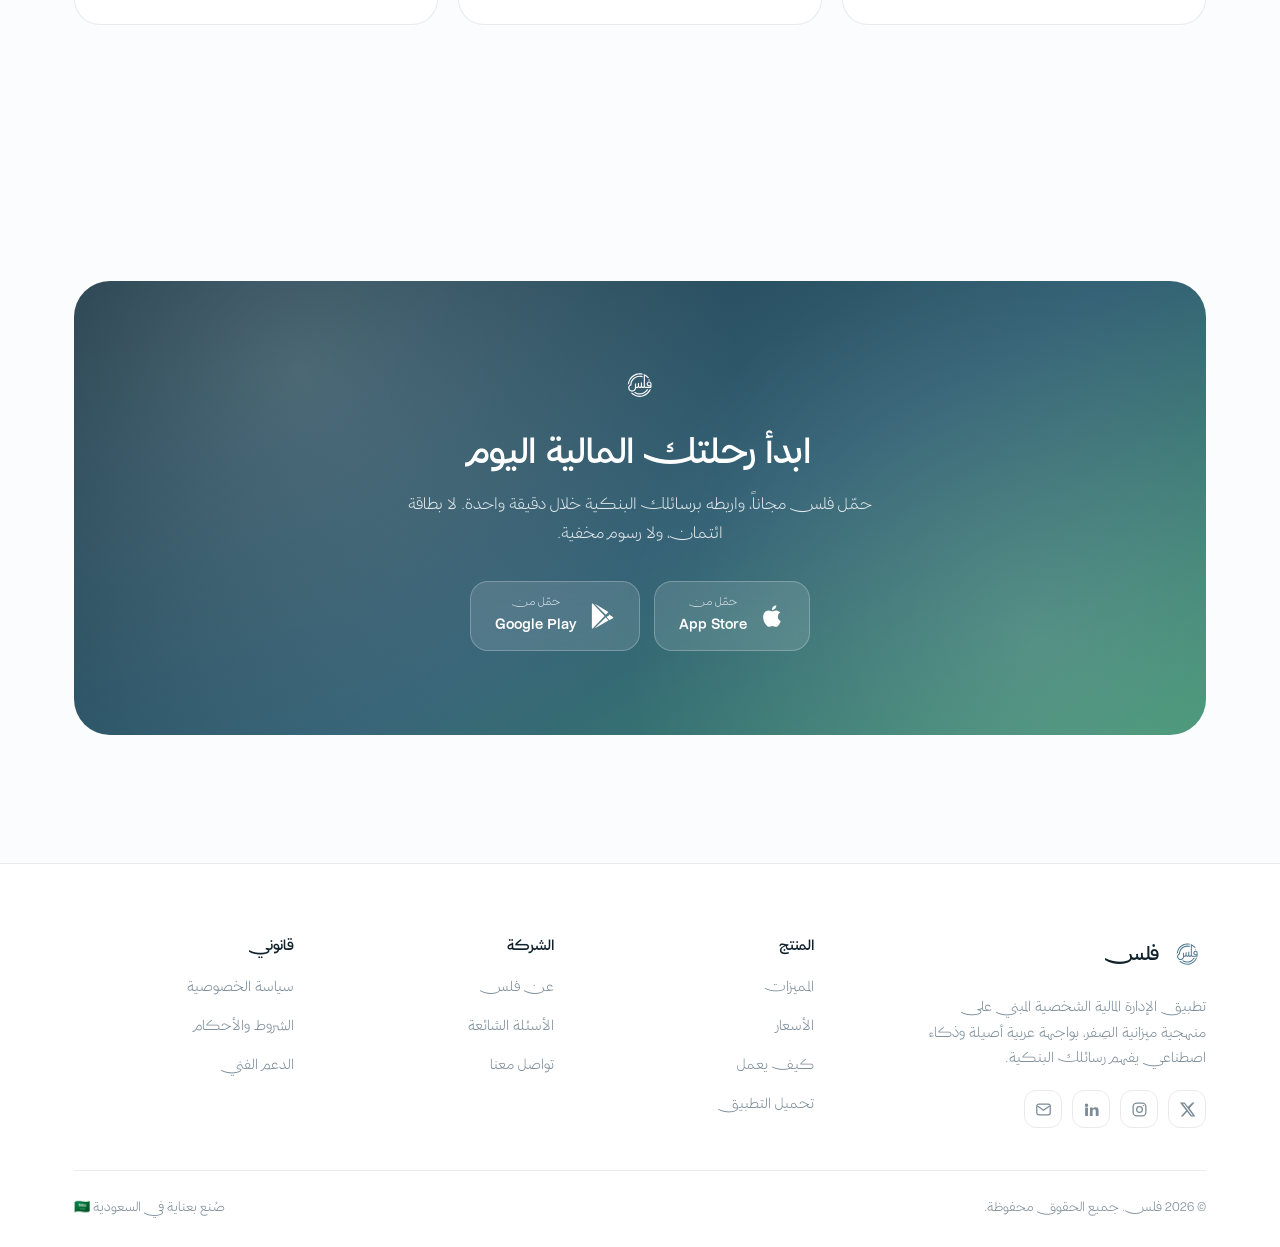
==== commit 09abc9b4: "اعتماد خط «تجارب» مع الأحرف المُرسَلة (ss01) في كل الموقع - استضافة خط Tajarib محلياً بصيغة WOFF2 بخ" ====
--- a/index.html
+++ b/index.html
@@ -11,9 +11,8 @@
     <meta property="og:description" content="فلس تطبيق الميزانية الذكي المبني على منهجية ميزانية الصفر: يقرأ رسائل البنك تلقائياً، يصنّف مصاريفك بالذكاء الاصطناعي، ويكشف اشتراكاتك المخفية.">
     <meta property="og:type" content="website">
     <link rel="icon" href="images/logo.svg" type="image/svg+xml">
-    <link rel="preconnect" href="https://fonts.googleapis.com">
-    <link rel="preconnect" href="https://fonts.gstatic.com" crossorigin>
-    <link href="https://fonts.googleapis.com/css2?family=Alexandria:wght@200;300;400;500;600;700&display=swap" rel="stylesheet">
+    <link rel="preload" href="fonts/tajarib-regular.woff2" as="font" type="font/woff2" crossorigin>
+    <link rel="preload" href="fonts/tajarib-bold.woff2" as="font" type="font/woff2" crossorigin>
     <link rel="stylesheet" href="style.css">
     <script>
         (function () {
--- a/style.css
+++ b/style.css
@@ -1,7 +1,13 @@
 /* =========================================================
    فلس — Design System v2
-   Font: Alexandria
+   Font: Tajarib (stylistic set ss01 — الأحرف المُرسَلة)
    ========================================================= */
+
+@font-face { font-family: 'Tajarib'; src: url('fonts/tajarib-light.woff2') format('woff2');   font-weight: 100 300; font-style: normal; font-display: swap; }
+@font-face { font-family: 'Tajarib'; src: url('fonts/tajarib-regular.woff2') format('woff2'); font-weight: 400;     font-style: normal; font-display: swap; }
+@font-face { font-family: 'Tajarib'; src: url('fonts/tajarib-medium.woff2') format('woff2');  font-weight: 500;     font-style: normal; font-display: swap; }
+@font-face { font-family: 'Tajarib'; src: url('fonts/tajarib-bold.woff2') format('woff2');    font-weight: 600 700; font-style: normal; font-display: swap; }
+@font-face { font-family: 'Tajarib'; src: url('fonts/tajarib-black.woff2') format('woff2');   font-weight: 800 900; font-style: normal; font-display: swap; }
 
 :root {
     color-scheme: light;
@@ -63,7 +69,7 @@
     --nav-h: 74px;
     --maxw: 1180px;
 
-    --font: 'Alexandria', 'Segoe UI', system-ui, -apple-system, sans-serif;
+    --font: 'Tajarib', 'Segoe UI', system-ui, -apple-system, sans-serif;
     --ease: cubic-bezier(.22, 1, .36, 1);
     --t: .28s var(--ease);
 }
@@ -104,7 +110,8 @@
 
 body {
     font-family: var(--font);
-    font-weight: 300;
+    font-feature-settings: "ss01" 1;
+    font-weight: 400;
     background: var(--bg);
     color: var(--text);
     line-height: 1.8;
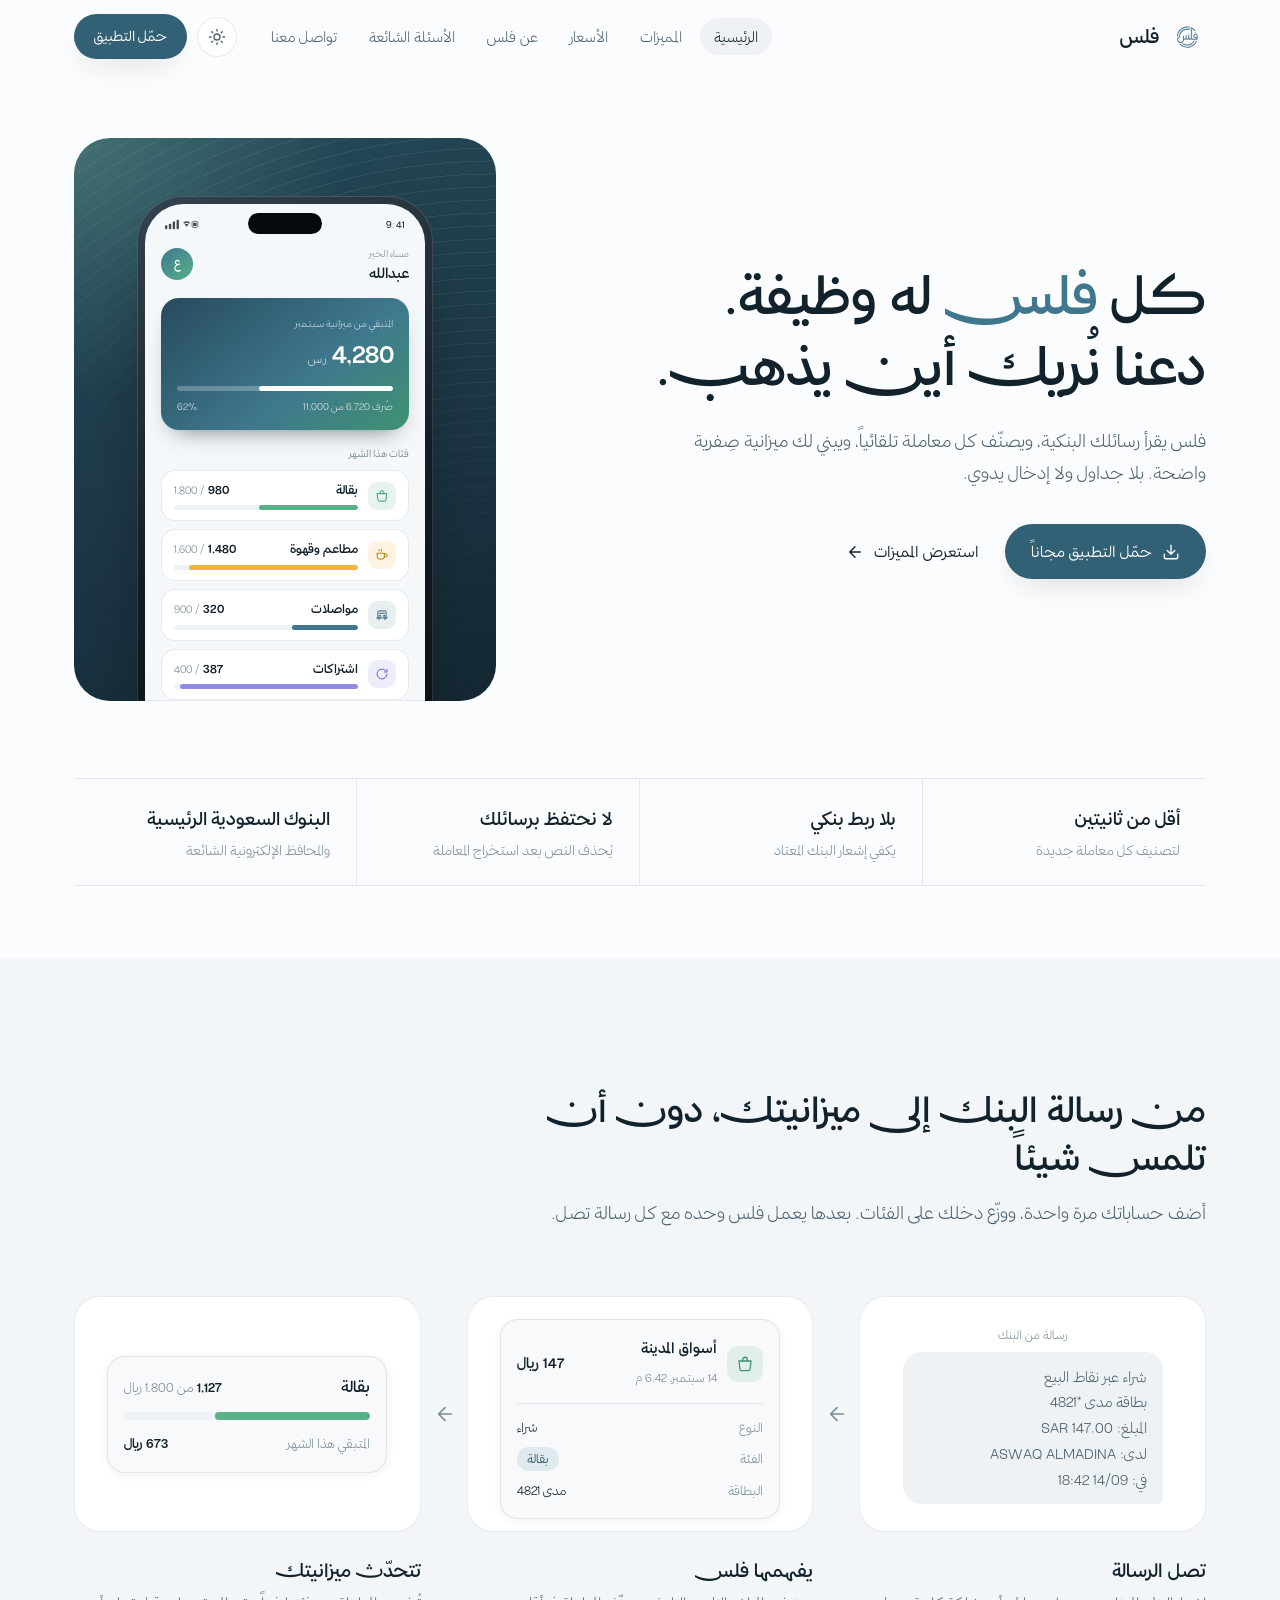
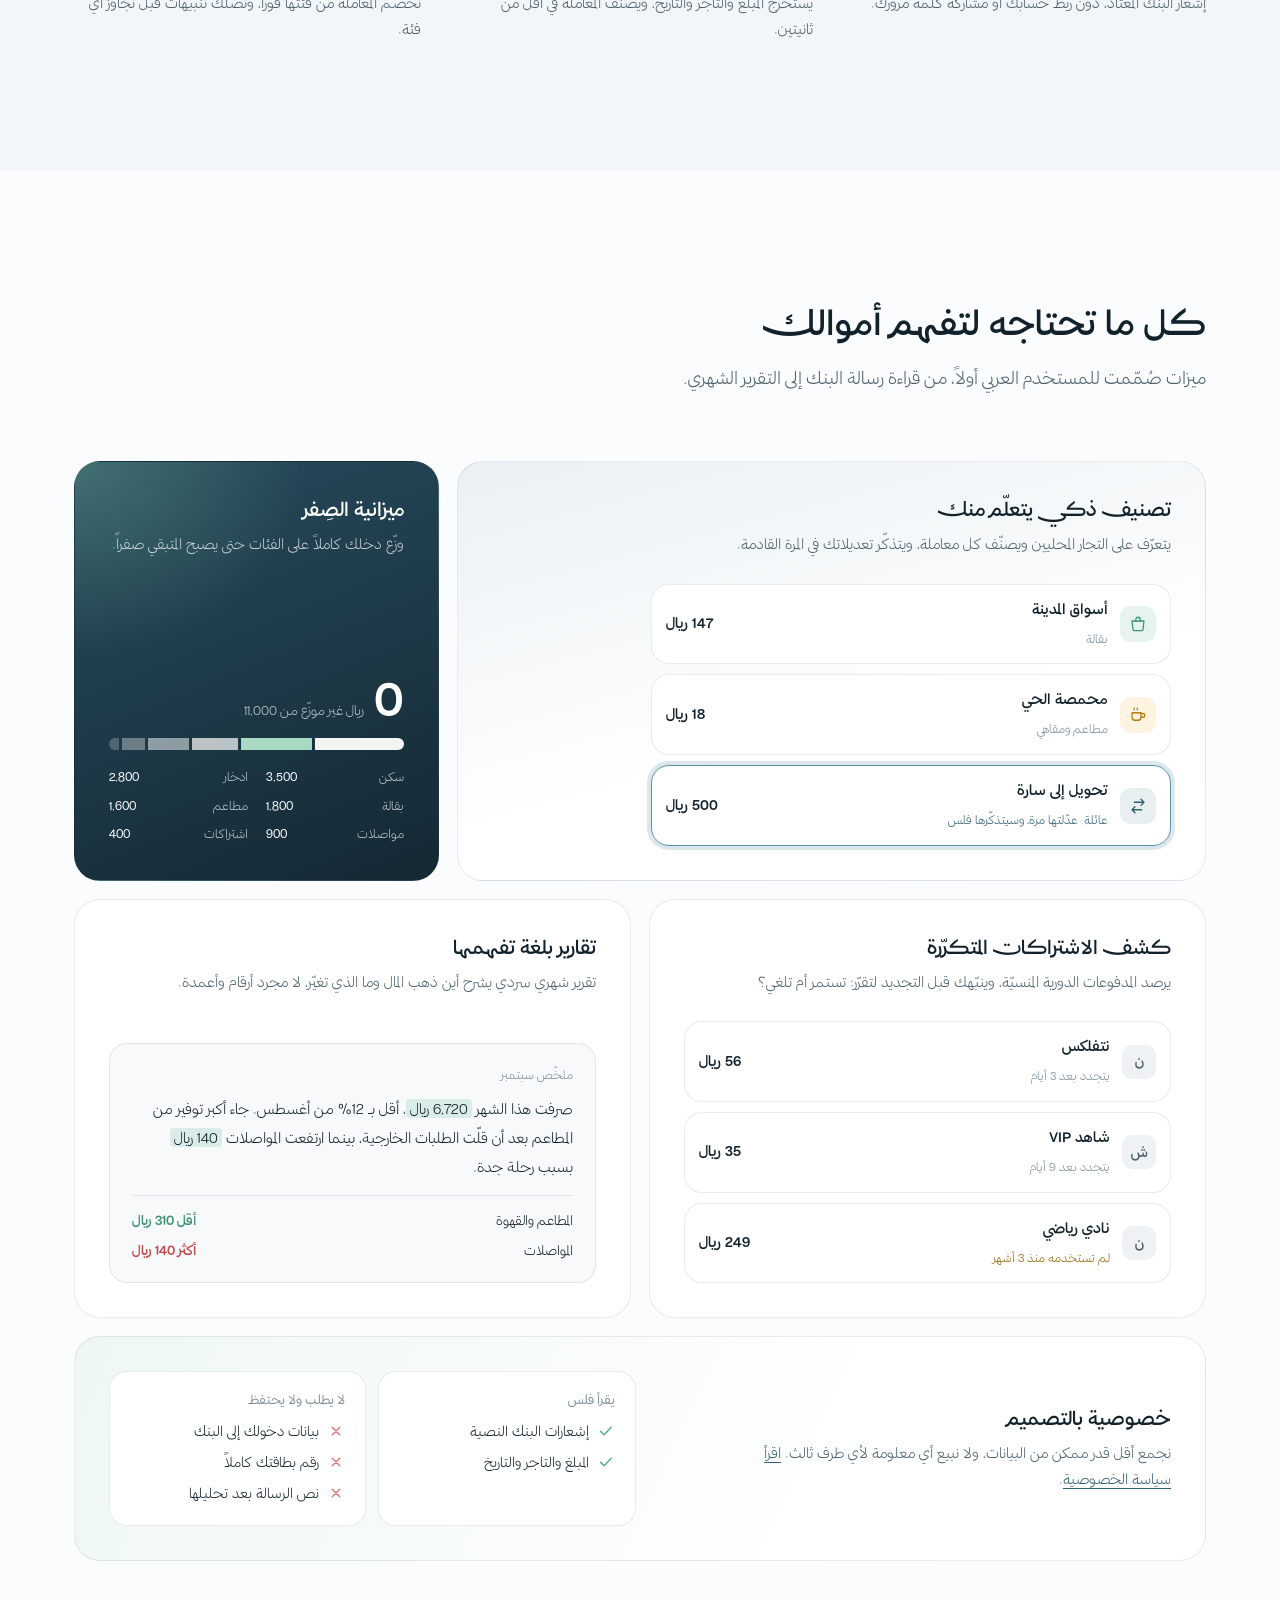
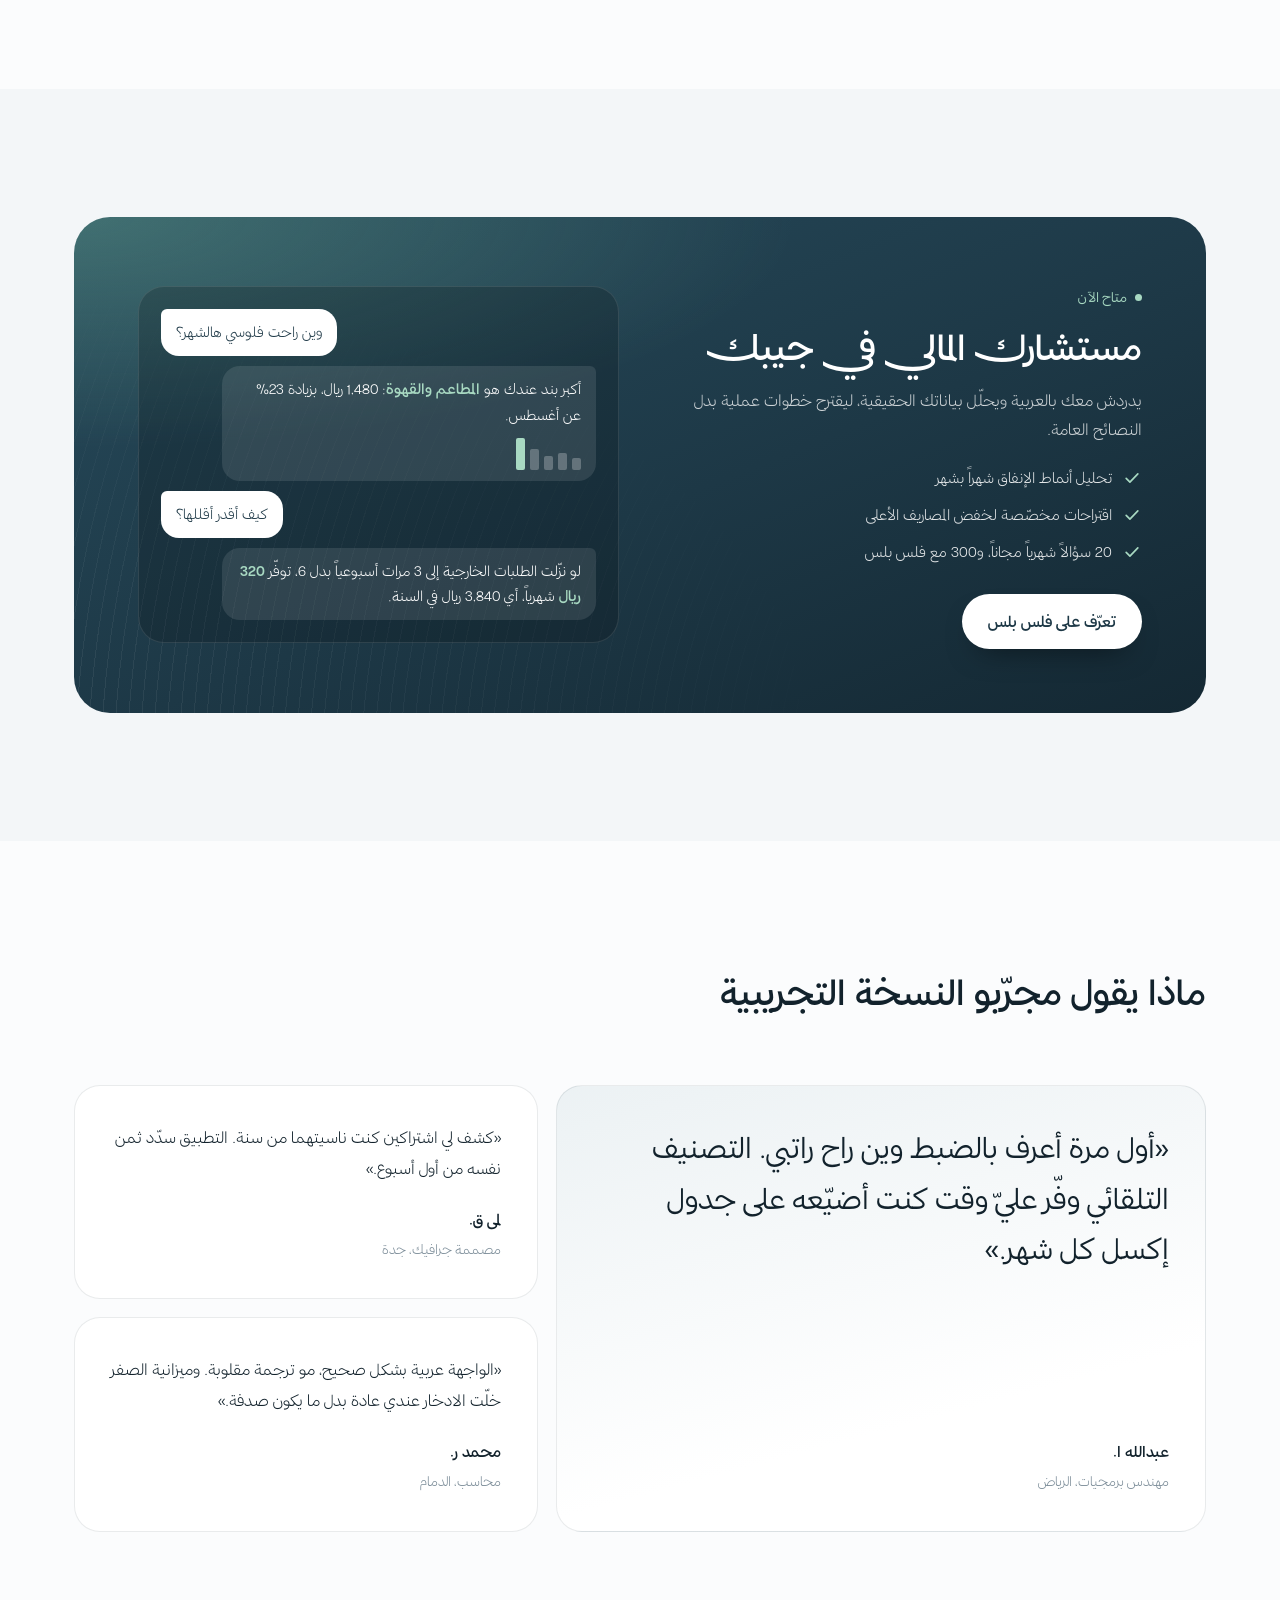
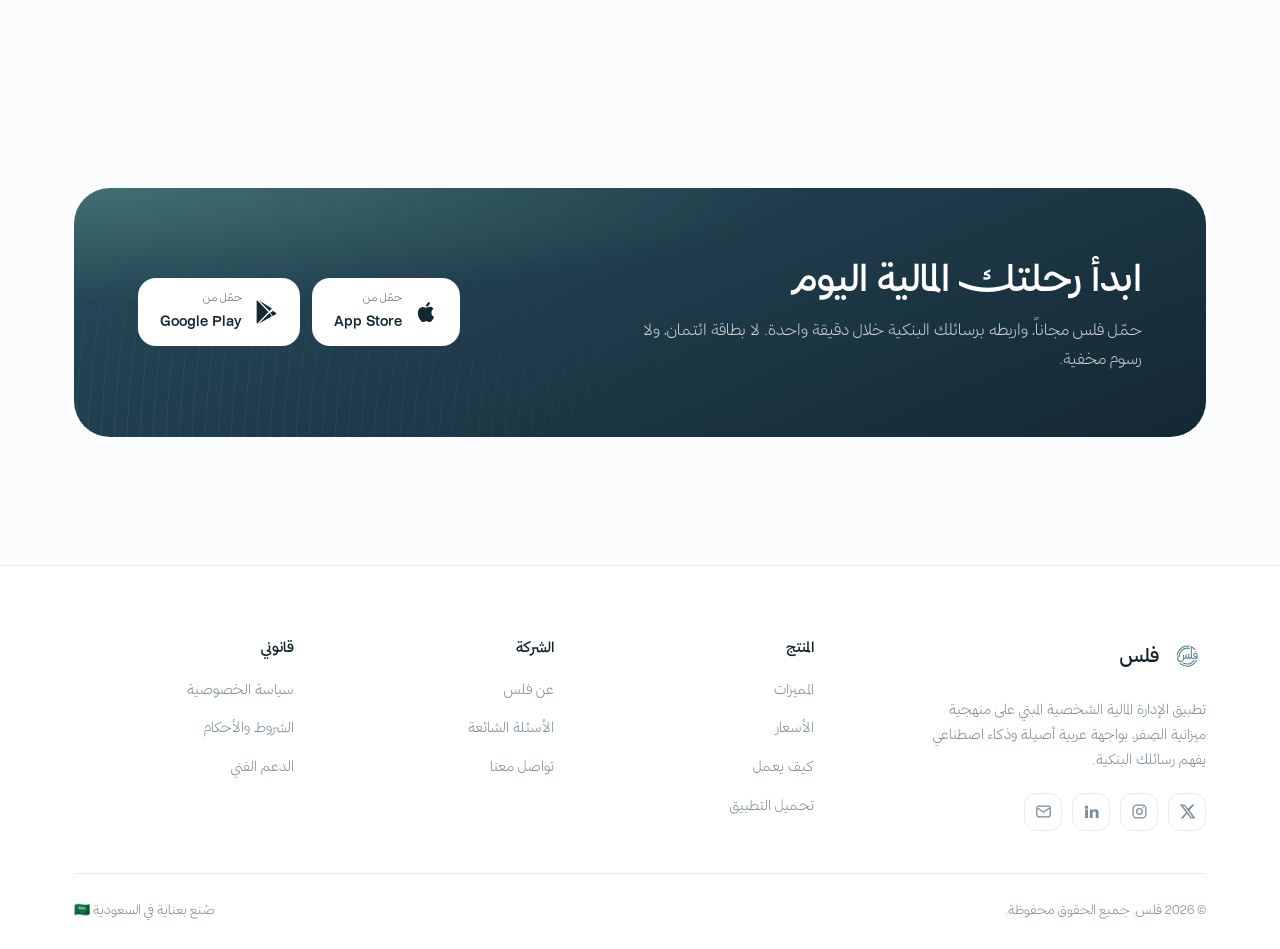
==== commit 5d8bf96e: "إعادة تصميم الصفحات الأساسية بنفس لغة صفحة فلس بلس - الرئيسية: واجهة بعنوان من سطرين وصورة التطبيق د" ====
--- a/index.html
+++ b/index.html
@@ -4,10 +4,10 @@
 <head>
     <meta charset="UTF-8">
     <meta name="viewport" content="width=device-width, initial-scale=1.0">
-    <title>فلس — مستشارك المالي الذكي</title>
+    <title>فلس | مستشارك المالي الذكي</title>
     <meta name="description" content="فلس تطبيق الميزانية الذكي المبني على منهجية ميزانية الصفر: يقرأ رسائل البنك تلقائياً، يصنّف مصاريفك بالذكاء الاصطناعي، ويكشف اشتراكاتك المخفية.">
     <meta name="theme-color" content="#3F788E">
-    <meta property="og:title" content="فلس — مستشارك المالي الذكي">
+    <meta property="og:title" content="فلس | مستشارك المالي الذكي">
     <meta property="og:description" content="فلس تطبيق الميزانية الذكي المبني على منهجية ميزانية الصفر: يقرأ رسائل البنك تلقائياً، يصنّف مصاريفك بالذكاء الاصطناعي، ويكشف اشتراكاتك المخفية.">
     <meta property="og:type" content="website">
     <link rel="icon" href="images/logo.svg" type="image/svg+xml">
@@ -31,7 +31,7 @@
     <!-- ===== HEADER ===== -->
     <header class="header">
         <nav class="nav container" aria-label="التنقل الرئيسي">
-            <a href="index.html" class="nav__logo" aria-label="فلس — الصفحة الرئيسية">
+            <a href="index.html" class="nav__logo" aria-label="فلس، الصفحة الرئيسية">
                 <img src="images/logo.svg" alt="">
                 <span>فلس</span>
             </a>
@@ -58,48 +58,18 @@
 
     <main id="main">
     <!-- ===== HERO ===== -->
-    <section class="hero">
-        <div class="hero__grid-bg"></div>
-        <div class="hero__aurora"><span></span><span></span><span></span></div>
-        <div class="container hero__inner">
-            <div class="hero__text" data-reveal>
-                <span class="eyebrow"><span style="width:7px;height:7px;border-radius:50%;background:currentColor;display:inline-block"></span> مدعوم بالذكاء الاصطناعي</span>
+    <section class="home-hero">
+        <div class="container home-hero__inner">
+            <div data-reveal>
                 <h1>كل <em>فلس</em> له وظيفة.<br>دعنا نُريك أين يذهب.</h1>
-                <p class="lead">فلس يقرأ رسائلك البنكية تلقائياً، ويصنّف كل معاملة في ثوانٍ، ويبني لك ميزانية صِفرية واضحة — بدون جداول ولا إدخال يدوي.</p>
-                <div class="hero__cta">
-                    <a href="#download" class="btn btn--primary">
-                        <svg viewBox="0 0 24 24" fill="none" stroke="currentColor" stroke-width="1.8" stroke-linecap="round" stroke-linejoin="round"><path d="M21 15v4a2 2 0 0 1-2 2H5a2 2 0 0 1-2-2v-4"/><path d="m7 10 5 5 5-5M12 15V3"/></svg>
-                        حمّل التطبيق مجاناً
-                    </a>
-                    <a href="features.html" class="btn btn--ghost">
-                        استعرض المميزات
-                        <svg viewBox="0 0 24 24" fill="none" stroke="currentColor" stroke-width="1.8" stroke-linecap="round" stroke-linejoin="round"><path d="M19 12H5M12 19l-7-7 7-7"/></svg>
-                    </a>
-                </div>
-                <div class="hero__proof">
-                    <div class="hero__avatars">
-                        <i style="background:#3F788E">أ</i><i style="background:#57B189">م</i><i style="background:#8E8BE0">س</i><i style="background:#F2B441">ن</i>
-                    </div>
-                    <span>ينضم إلينا مستخدمون جدد كل يوم — التطبيق مجاني بالكامل حالياً.</span>
-                </div>
-                <div class="stat-strip">
-                    <div class="stat-strip__item">
-                        <div class="stat-strip__value">مجاني 100%</div>
-                        <div class="stat-strip__label">بدون رسوم مخفية</div>
-                    </div>
-                    <div class="stat-strip__item">
-                        <div class="stat-strip__value">أقل من ثانيتين</div>
-                        <div class="stat-strip__label">لتصنيف كل معاملة</div>
-                    </div>
-                    <div class="stat-strip__item">
-                        <div class="stat-strip__value">تشفير كامل</div>
-                        <div class="stat-strip__label">بياناتك تبقى لك</div>
-                    </div>
-                </div>
-            </div>
-            <div class="hero__visual" data-reveal data-reveal-delay="120">
-                <div class="device">
-                    <div class="device__frame"><div class="screen" role="img" aria-label="واجهة تطبيق فلس: المتبقي من ميزانية الشهر وفئات الإنفاق">
+                <p class="lead">فلس يقرأ رسائلك البنكية، ويصنّف كل معاملة تلقائياً، ويبني لك ميزانية صِفرية واضحة. بلا جداول ولا إدخال يدوي.</p>
+                <div class="cta-row">
+                    <a href="#download" class="btn btn--primary"><svg viewBox="0 0 24 24" fill="none" stroke="currentColor" stroke-width="1.8" stroke-linecap="round" stroke-linejoin="round" aria-hidden="true"><path d="M21 15v4a2 2 0 0 1-2 2H5a2 2 0 0 1-2-2v-4"/><path d="m7 10 5 5 5-5M12 15V3"/></svg> حمّل التطبيق مجاناً</a>
+                    <a href="features.html" class="btn btn--quiet">استعرض المميزات <svg viewBox="0 0 24 24" fill="none" stroke="currentColor" stroke-width="1.8" stroke-linecap="round" stroke-linejoin="round" aria-hidden="true"><path d="M19 12H5M12 19l-7-7 7-7"/></svg></a>
+                </div>
+            </div>
+            <div class="stage" data-reveal data-reveal-delay="120">
+                <div class="device"><div class="device__frame"><div class="screen" role="img" aria-label="واجهة تطبيق فلس: المتبقي من ميزانية الشهر وفئات الإنفاق">
                 <span class="screen__island"></span>
                 <div class="ui-status">
                     <span>9:41</span>
@@ -158,282 +128,234 @@
                     <span><svg viewBox="0 0 24 24" fill="none" stroke="currentColor" stroke-width="1.8" stroke-linecap="round" stroke-linejoin="round"><path d="M20.5 12a8.5 8.5 0 1 1-2.6-6.1"/><path d="M20.5 4v4.5H16"/></svg>الاشتراكات</span>
                     <span><svg viewBox="0 0 24 24" fill="none" stroke="currentColor" stroke-width="1.8" stroke-linecap="round" stroke-linejoin="round"><circle cx="12" cy="8" r="3.4"/><path d="M4.5 20a7.5 7.5 0 0 1 15 0"/></svg>حسابي</span>
                 </nav>
-            </div></div>
-                    <div class="device__chip device__chip--a">
-                        <i class="i-mint"><svg viewBox="0 0 24 24" fill="none" stroke="currentColor" stroke-width="2" stroke-linecap="round"><path d="m5 12.5 4.5 4.5L19 7"/></svg></i>
-                        <div><b>تم تصنيف المعاملة</b><small>بقالة · 147 ر.س</small></div>
-                    </div>
-                    <div class="device__chip device__chip--b">
-                        <i class="i-amber"><svg viewBox="0 0 24 24" fill="none" stroke="currentColor" stroke-width="1.8" stroke-linecap="round"><path d="M12 9v4M12 17h.01M10.3 3.9 2.6 17.3A2 2 0 0 0 4.3 20.3h15.4a2 2 0 0 0 1.7-3L13.7 3.9a2 2 0 0 0-3.4 0z"/></svg></i>
-                        <div><b>اشتراك يتجدد غداً</b><small>45 ر.س شهرياً</small></div>
-                    </div>
-                </div>
-            </div>
-        </div>
-    </section>
-
-    <!-- ===== TRUST BAR ===== -->
-    <div class="trustbar">
-        <div class="container trustbar__inner">
-            <span><svg viewBox="0 0 24 24" fill="none" stroke="currentColor" stroke-width="2" stroke-linecap="round" stroke-linejoin="round"><path d="m5 12.5 4.5 4.5L19 7"/></svg> يدعم البنوك السعودية الرئيسية</span>
-            <span><svg viewBox="0 0 24 24" fill="none" stroke="currentColor" stroke-width="2" stroke-linecap="round" stroke-linejoin="round"><path d="m5 12.5 4.5 4.5L19 7"/></svg> لا نحتفظ بنص رسائلك بعد التحليل</span>
-            <span><svg viewBox="0 0 24 24" fill="none" stroke="currentColor" stroke-width="2" stroke-linecap="round" stroke-linejoin="round"><path d="m5 12.5 4.5 4.5L19 7"/></svg> يعمل بدون ربط حساب بنكي</span>
-            <span><svg viewBox="0 0 24 24" fill="none" stroke="currentColor" stroke-width="2" stroke-linecap="round" stroke-linejoin="round"><path d="m5 12.5 4.5 4.5L19 7"/></svg> واجهة عربية أصيلة من اليمين لليسار</span>
-        </div>
-    </div>
+            </div></div></div>
+            </div>
+        </div>
+    </section>
+
+    <!-- ===== FACTS ===== -->
+    <section class="facts" aria-label="فلس باختصار">
+        <div class="container">
+            <dl class="facts__grid" data-reveal>
+                <div><dt>أقل من ثانيتين</dt><dd>لتصنيف كل معاملة جديدة</dd></div>
+                <div><dt>بلا ربط بنكي</dt><dd>يكفي إشعار البنك المعتاد</dd></div>
+                <div><dt>لا نحتفظ برسائلك</dt><dd>يُحذف النص بعد استخراج المعاملة</dd></div>
+                <div><dt>البنوك السعودية الرئيسية</dt><dd>والمحافظ الإلكترونية الشائعة</dd></div>
+            </dl>
+        </div>
+    </section>
+
+    <!-- ===== HOW IT WORKS ===== -->
+    <section class="section section--alt" id="how">
+        <div class="container">
+            <div class="section-head section-head--start" data-reveal>
+                <h2>من رسالة البنك إلى ميزانيتك، دون أن تلمس شيئاً</h2>
+                <p class="lead">أضف حساباتك مرة واحدة، ووزّع دخلك على الفئات. بعدها يعمل فلس وحده مع كل رسالة تصل.</p>
+            </div>
+            <ol class="flow">
+                <li class="flow__step" data-reveal>
+                    <div class="flow__visual" aria-hidden="true">
+                        <div class="sms">
+                            <span class="sms__from">رسالة من البنك</span>
+                            <p class="sms__body">شراء عبر نقاط البيع<br>بطاقة مدى *4821<br>المبلغ: 147.00 SAR<br>لدى: ASWAQ ALMADINA<br>في: 14/09 18:42</p>
+                        </div>
+                    </div>
+                    <h3>تصل الرسالة</h3>
+                    <p>إشعار البنك المعتاد، دون ربط حسابك أو مشاركة كلمة مرورك.</p>
+                </li>
+                <li class="flow__step" data-reveal data-reveal-delay="80">
+                    <div class="flow__visual" aria-hidden="true">
+                        <div class="txn">
+                            <div class="txn__head">
+                                <i class="i-mint"><svg viewBox="0 0 24 24" fill="none" stroke="currentColor" stroke-width="1.7" stroke-linecap="round" stroke-linejoin="round" aria-hidden="true"><path d="M4 8h16l-1.3 11a2 2 0 0 1-2 1.8H7.3a2 2 0 0 1-2-1.8z"/><path d="M9 8V6a3 3 0 0 1 6 0v2"/></svg></i>
+                                <div><b>أسواق المدينة</b><small>14 سبتمبر، 6:42 م</small></div>
+                                <b class="txn__amt">147 ريال</b>
+                            </div>
+                            <dl class="txn__fields">
+                                <div><dt>النوع</dt><dd>شراء</dd></div>
+                                <div><dt>الفئة</dt><dd><span class="tag">بقالة</span></dd></div>
+                                <div><dt>البطاقة</dt><dd>مدى 4821</dd></div>
+                            </dl>
+                        </div>
+                    </div>
+                    <h3>يفهمها فلس</h3>
+                    <p>يستخرج المبلغ والتاجر والتاريخ، ويصنّف المعاملة في أقل من ثانيتين.</p>
+                </li>
+                <li class="flow__step" data-reveal data-reveal-delay="160">
+                    <div class="flow__visual" aria-hidden="true">
+                        <div class="budget">
+                            <div class="budget__row"><b>بقالة</b><span><b>1,127</b> من 1,800 ريال</span></div>
+                            <span class="meter"><span style="--v:63%"></span></span>
+                            <div class="budget__foot"><span>المتبقي هذا الشهر</span><b>673 ريال</b></div>
+                        </div>
+                    </div>
+                    <h3>تتحدّث ميزانيتك</h3>
+                    <p>تُخصم المعاملة من فئتها فوراً، وتصلك تنبيهات قبل تجاوز أي فئة.</p>
+                </li>
+            </ol>
+        </div>
+    </section>
 
     <!-- ===== FEATURES ===== -->
     <section class="section" id="features">
         <div class="container">
-            <div class="section-head" data-reveal>
-                <span class="eyebrow">المميزات</span>
+            <div class="section-head section-head--start" data-reveal>
                 <h2>كل ما تحتاجه لتفهم أموالك</h2>
-                <p class="lead">ميزات مصممة للمستخدم العربي أولاً — من قراءة رسالة البنك إلى التقرير الشهري.</p>
-            </div>
-            <div class="cards">
-                <article class="card" data-reveal>
-                    <div class="card__icon i-brand"><svg viewBox="0 0 24 24" fill="none" stroke="currentColor" stroke-width="1.6" stroke-linecap="round" stroke-linejoin="round"><path d="M21 15a2 2 0 0 1-2 2H7l-4 4V5a2 2 0 0 1 2-2h14a2 2 0 0 1 2 2z"/><path d="M8 9h8M8 13h4"/></svg></div>
-                    <h3>قراءة الرسائل البنكية</h3>
-                    <p>يحوّل رسائل SMS البنكية إلى معاملات منظّمة بالمبلغ والتاجر والتاريخ — بدون إدخال يدوي واحد.</p>
+                <p class="lead">ميزات صُمّمت للمستخدم العربي أولاً، من قراءة رسالة البنك إلى التقرير الشهري.</p>
+            </div>
+            <div class="bento">
+                <article class="bento__cell bento__cell--w4 bento__cell--tint" data-reveal>
+                    <div>
+                        <h3>تصنيف ذكي يتعلّم منك</h3>
+                        <p>يتعرّف على التجار المحليين ويصنّف كل معاملة، ويتذكّر تعديلاتك في المرة القادمة.</p>
+                    </div>
+                    <ul class="bento__visual txlist" aria-hidden="true">
+                        <li><i class="i-mint"><svg viewBox="0 0 24 24" fill="none" stroke="currentColor" stroke-width="1.7" stroke-linecap="round" stroke-linejoin="round" aria-hidden="true"><path d="M4 8h16l-1.3 11a2 2 0 0 1-2 1.8H7.3a2 2 0 0 1-2-1.8z"/><path d="M9 8V6a3 3 0 0 1 6 0v2"/></svg></i><span><b>أسواق المدينة</b><small>بقالة</small></span><b class="amt">147 ريال</b></li>
+                        <li><i class="i-amber"><svg viewBox="0 0 24 24" fill="none" stroke="currentColor" stroke-width="1.7" stroke-linecap="round" stroke-linejoin="round" aria-hidden="true"><path d="M4 9h12v6a4 4 0 0 1-4 4H8a4 4 0 0 1-4-4z"/><path d="M16 10h2.5a2.5 2.5 0 0 1 0 5H16"/><path d="M7 3v2M11 3v2"/></svg></i><span><b>محمصة الحي</b><small>مطاعم ومقاهي</small></span><b class="amt">18 ريال</b></li>
+                        <li class="is-learned"><i class="i-brand"><svg viewBox="0 0 24 24" fill="none" stroke="currentColor" stroke-width="1.7" stroke-linecap="round" stroke-linejoin="round" aria-hidden="true"><path d="M7 7h13M16 3l4 4-4 4"/><path d="M17 17H4M8 13l-4 4 4 4"/></svg></i><span><b>تحويل إلى سارة</b><small>عائلة. عدّلتها مرة، وسيتذكّرها فلس</small></span><b class="amt">500 ريال</b></li>
+                    </ul>
                 </article>
-                <article class="card" data-reveal data-reveal-delay="80">
-                    <div class="card__icon i-mint"><svg viewBox="0 0 24 24" fill="none" stroke="currentColor" stroke-width="1.6" stroke-linecap="round" stroke-linejoin="round"><path d="M12 3v3M12 18v3M3 12h3M18 12h3M5.6 5.6 7.8 7.8M16.2 16.2l2.2 2.2M18.4 5.6l-2.2 2.2M7.8 16.2l-2.2 2.2"/><circle cx="12" cy="12" r="3.2"/></svg></div>
-                    <h3>تصنيف ذكي يتعلّم منك</h3>
-                    <p>النموذج يتعرّف على التجار المحليين ويصنّف المعاملة تلقائياً، ويتذكّر تعديلاتك في المرة القادمة.</p>
+
+                <article class="bento__cell bento__cell--w2 bento__cell--deep" data-reveal data-reveal-delay="80">
+                    <div>
+                        <h3>ميزانية الصِفر</h3>
+                        <p>وزّع دخلك كاملاً على الفئات حتى يصبح المتبقي صفراً.</p>
+                    </div>
+                    <div class="bento__visual zero" aria-hidden="true">
+                        <div class="zero__big"><b>0</b><span>ريال غير موزّع من 11,000</span></div>
+                        <div class="alloc"><span style="--w:35;--a:.95"></span><span class="is-save" style="--w:28"></span><span style="--w:18;--a:.7"></span><span style="--w:16;--a:.5"></span><span style="--w:9;--a:.35"></span><span style="--w:4;--a:.22"></span></div>
+                        <ul class="alloc-legend">
+                            <li><span>سكن</span><b>3,500</b></li>
+                            <li><span>ادخار</span><b>2,800</b></li>
+                            <li><span>بقالة</span><b>1,800</b></li>
+                            <li><span>مطاعم</span><b>1,600</b></li>
+                            <li><span>مواصلات</span><b>900</b></li>
+                            <li><span>اشتراكات</span><b>400</b></li>
+                        </ul>
+                    </div>
                 </article>
-                <article class="card" data-reveal data-reveal-delay="160">
-                    <div class="card__icon i-violet"><svg viewBox="0 0 24 24" fill="none" stroke="currentColor" stroke-width="1.6" stroke-linecap="round" stroke-linejoin="round"><path d="M4 20V10M10 20V4M16 20v-7M22 20H2"/></svg></div>
-                    <h3>ميزانية الصِفر</h3>
-                    <p>وزّع دخلك بالكامل على فئات محددة حتى يصل المتبقي إلى صفر، وتابع كل فئة لحظة بلحظة.</p>
+
+                <article class="bento__cell bento__cell--w3" data-reveal>
+                    <div>
+                        <h3>كشف الاشتراكات المتكرّرة</h3>
+                        <p>يرصد المدفوعات الدورية المنسيّة، وينبّهك قبل التجديد لتقرّر: تستمر أم تلغي؟</p>
+                    </div>
+                    <ul class="bento__visual subs" aria-hidden="true">
+                        <li><span class="logo">ن</span><span><b>نتفلكس</b><small>يتجدد بعد 3 أيام</small></span><b class="amt">56 ريال</b></li>
+                        <li><span class="logo">ش</span><span><b>شاهد VIP</b><small>يتجدد بعد 9 أيام</small></span><b class="amt">35 ريال</b></li>
+                        <li><span class="logo">ن</span><span><b>نادي رياضي</b><small class="flag">لم تستخدمه منذ 3 أشهر</small></span><b class="amt">249 ريال</b></li>
+                    </ul>
                 </article>
-                <article class="card" data-reveal>
-                    <div class="card__icon i-amber"><svg viewBox="0 0 24 24" fill="none" stroke="currentColor" stroke-width="1.6" stroke-linecap="round" stroke-linejoin="round"><path d="M20.5 12a8.5 8.5 0 1 1-2.6-6.1"/><path d="M20.5 4v4.5H16"/><path d="M12 8v4l2.5 2"/></svg></div>
-                    <h3>كشف الاشتراكات المتكرّرة</h3>
-                    <p>يرصد المدفوعات الدورية المنسيّة وينبّهك قبل موعد التجديد لتقرّر: أستمر أم ألغي؟</p>
+
+                <article class="bento__cell bento__cell--w3" data-reveal data-reveal-delay="80">
+                    <div>
+                        <h3>تقارير بلغة تفهمها</h3>
+                        <p>تقرير شهري سردي يشرح أين ذهب المال وما الذي تغيّر، لا مجرد أرقام وأعمدة.</p>
+                    </div>
+                    <div class="bento__visual report" aria-hidden="true">
+                        <small>ملخّص سبتمبر</small>
+                        <p>صرفت هذا الشهر <mark>6,720 ريال</mark>، أقل بـ 12% من أغسطس. جاء أكبر توفير من المطاعم بعد أن قلّت الطلبات الخارجية، بينما ارتفعت المواصلات <mark>140 ريال</mark> بسبب رحلة جدة.</p>
+                        <ul class="report__changes">
+                            <li><span>المطاعم والقهوة</span><b class="down">أقل 310 ريال</b></li>
+                            <li><span>المواصلات</span><b class="up">أكثر 140 ريال</b></li>
+                        </ul>
+                    </div>
                 </article>
-                <article class="card" data-reveal data-reveal-delay="80">
-                    <div class="card__icon i-rose"><svg viewBox="0 0 24 24" fill="none" stroke="currentColor" stroke-width="1.6" stroke-linecap="round" stroke-linejoin="round"><path d="M14 2H6a2 2 0 0 0-2 2v16a2 2 0 0 0 2 2h12a2 2 0 0 0 2-2V8z"/><path d="M14 2v6h6M8 13h8M8 17h5"/></svg></div>
-                    <h3>تقارير بلغة تفهمها</h3>
-                    <p>تقرير شهري سردي يشرح أين ذهب المال وما الذي تغيّر — لا مجرد أرقام وأعمدة.</p>
+
+                <article class="bento__cell bento__cell--w6 bento__cell--split bento__cell--mint" data-reveal>
+                    <div>
+                        <h3>خصوصية بالتصميم</h3>
+                        <p>نجمع أقل قدر ممكن من البيانات، ولا نبيع أي معلومة لأي طرف ثالث. <a href="privacy.html">اقرأ سياسة الخصوصية</a>.</p>
+                    </div>
+                    <div class="access" aria-label="ما يصل إليه فلس وما لا يطلبه">
+                        <div class="access__col is-yes">
+                            <h4>يقرأ فلس</h4>
+                            <ul>
+                                <li><svg viewBox="0 0 24 24" fill="none" stroke="currentColor" stroke-width="2" stroke-linecap="round" stroke-linejoin="round" aria-hidden="true"><path d="m5 12.5 4.5 4.5L19 7"/></svg>إشعارات البنك النصية</li>
+                                <li><svg viewBox="0 0 24 24" fill="none" stroke="currentColor" stroke-width="2" stroke-linecap="round" stroke-linejoin="round" aria-hidden="true"><path d="m5 12.5 4.5 4.5L19 7"/></svg>المبلغ والتاجر والتاريخ</li>
+                            </ul>
+                        </div>
+                        <div class="access__col is-no">
+                            <h4>لا يطلب ولا يحتفظ</h4>
+                            <ul>
+                                <li><svg viewBox="0 0 24 24" fill="none" stroke="currentColor" stroke-width="2" stroke-linecap="round" stroke-linejoin="round" aria-hidden="true"><path d="M7 7l10 10M17 7 7 17"/></svg>بيانات دخولك إلى البنك</li>
+                                <li><svg viewBox="0 0 24 24" fill="none" stroke="currentColor" stroke-width="2" stroke-linecap="round" stroke-linejoin="round" aria-hidden="true"><path d="M7 7l10 10M17 7 7 17"/></svg>رقم بطاقتك كاملاً</li>
+                                <li><svg viewBox="0 0 24 24" fill="none" stroke="currentColor" stroke-width="2" stroke-linecap="round" stroke-linejoin="round" aria-hidden="true"><path d="M7 7l10 10M17 7 7 17"/></svg>نص الرسالة بعد تحليلها</li>
+                            </ul>
+                        </div>
+                    </div>
                 </article>
-                <article class="card" data-reveal data-reveal-delay="160">
-                    <div class="card__icon i-brand"><svg viewBox="0 0 24 24" fill="none" stroke="currentColor" stroke-width="1.6" stroke-linecap="round" stroke-linejoin="round"><path d="M12 22s8-4 8-10V5l-8-3-8 3v7c0 6 8 10 8 10z"/><path d="m9 12 2 2 4-4"/></svg></div>
-                    <h3>خصوصية بالتصميم</h3>
-                    <p>التحليل يتم بأقل قدر ممكن من البيانات، والرسائل الأصلية لا تُخزَّن بعد استخراج المعاملة.</p>
-                </article>
-            </div>
-        </div>
-    </section>
-
-    <!-- ===== HOW IT WORKS ===== -->
-    <section class="section section--alt" id="how">
-        <div class="container">
-            <div class="section-head" data-reveal>
-                <span class="eyebrow">كيف يعمل</span>
-                <h2>ثلاث خطوات، ودقيقة واحدة</h2>
-                <p class="lead">لا جداول، ولا استيراد ملفات، ولا إدخال يدوي متعب.</p>
-            </div>
-            <div class="steps">
-                <div class="step" data-reveal>
-                    <div class="step__num">1</div>
-                    <h3>أنشئ حساباتك</h3>
-                    <p>أضف حساباتك ومحافظك الإلكترونية. فلس يتعرّف على صيغ الرسائل لدى البنوك السعودية الرئيسية.</p>
-                </div>
-                <div class="step" data-reveal data-reveal-delay="100">
-                    <div class="step__num">2</div>
-                    <h3>وزّع ميزانيتك</h3>
-                    <p>حدّد فئات إنفاقك ووزّع دخل الشهر عليها. الاقتراح الذكي يبدأ من عاداتك الفعلية لا من قوالب جاهزة.</p>
-                </div>
-                <div class="step" data-reveal data-reveal-delay="200">
-                    <div class="step__num">3</div>
-                    <h3>راقب وارتَح</h3>
-                    <p>كل معاملة جديدة تُسجَّل وتُصنَّف تلقائياً، وتصلك تنبيهات مبكرة قبل تجاوز أي فئة.</p>
-                </div>
-            </div>
-        </div>
-    </section>
-
-    <!-- ===== AI SPLIT ===== -->
-    <section class="section" id="ai">
-        <div class="container split">
-            <div data-reveal>
-                <span class="eyebrow">متاح الآن</span>
-                <h2>مستشارك المالي في جيبك</h2>
-                <p class="lead">مستشار ذكي يدردش معك بالعربية ويحلّل بياناتك الحقيقية، ليقترح خطوات عملية بدل النصائح العامة.</p>
-                <ul class="checklist">
-                    <li><svg viewBox="0 0 24 24" fill="none" stroke="currentColor" stroke-width="2" stroke-linecap="round" stroke-linejoin="round"><path d="m5 12.5 4.5 4.5L19 7"/></svg> تحليل أنماط الإنفاق شهراً بشهر</li>
-                    <li><svg viewBox="0 0 24 24" fill="none" stroke="currentColor" stroke-width="2" stroke-linecap="round" stroke-linejoin="round"><path d="m5 12.5 4.5 4.5L19 7"/></svg> اقتراحات مخصّصة لخفض المصاريف الأعلى</li>
-                    <li><svg viewBox="0 0 24 24" fill="none" stroke="currentColor" stroke-width="2" stroke-linecap="round" stroke-linejoin="round"><path d="m5 12.5 4.5 4.5L19 7"/></svg> تقارير سردية بلغة عربية واضحة</li>
-                    <li><svg viewBox="0 0 24 24" fill="none" stroke="currentColor" stroke-width="2" stroke-linecap="round" stroke-linejoin="round"><path d="m5 12.5 4.5 4.5L19 7"/></svg> تنبيهات استباقية قبل نفاد ميزانية الفئة</li>
-                </ul>
-                <div class="callout">
-                    <i><svg viewBox="0 0 24 24" fill="none" stroke="currentColor" stroke-width="1.7" stroke-linecap="round" stroke-linejoin="round"><path d="M12 3.5 13.7 8l4.5 1.7-4.5 1.7L12 16l-1.7-4.6L5.8 9.7 10.3 8z"/><path d="M18.5 15.5l.7 1.8 1.8.7-1.8.7-.7 1.8-.7-1.8-1.8-.7 1.8-.7z"/></svg></i>
-                    <div><b>متاح للجميع</b><span>20 سؤالاً شهرياً مجاناً، و300 سؤال مع <a href="pricing.html">فلس بلس</a>.</span></div>
-                </div>
-            </div>
-            <div class="split__visual" data-reveal data-reveal-delay="120">
-                <div class="device">
-                    <div class="device__frame"><div class="screen" role="img" aria-label="محادثة مع مستشار فلس المالي الذكي">
-                <span class="screen__island"></span>
-                <div class="ui-status">
-                    <span>9:41</span>
-                    <svg viewBox="0 0 44 14" fill="currentColor" aria-hidden="true"><rect x="0" y="8" width="3" height="5" rx="1"/><rect x="5" y="6" width="3" height="7" rx="1"/><rect x="10" y="3" width="3" height="10" rx="1"/><rect x="15" y="1" width="3" height="12" rx="1"/><path d="M23.6 4.6a7 7 0 0 1 8.8 0l-1.2 1.5a5 5 0 0 0-6.4 0zm2 2.5a3.6 3.6 0 0 1 4.8 0L28 9.9z"/><rect x="35" y="3" width="7.5" height="8" rx="2" fill="none" stroke="currentColor" stroke-width="1"/><rect x="36.4" y="4.6" width="4.5" height="4.8" rx="1"/></svg>
-                </div>
-                <div class="ui-chat-head">
-                    <span class="ui-bot"><svg viewBox="0 0 24 24" fill="none" stroke="currentColor" stroke-width="1.7" stroke-linecap="round" stroke-linejoin="round"><path d="M12 3.5 13.7 8l4.5 1.7-4.5 1.7L12 16l-1.7-4.6L5.8 9.7 10.3 8z"/><path d="M18.5 15.5l.7 1.8 1.8.7-1.8.7-.7 1.8-.7-1.8-1.8-.7 1.8-.7z"/></svg></span>
-                    <div>
-                        <b>مستشار فلس</b>
-                        <small><span class="ui-dot"></span> يقرأ بياناتك الآن</small>
-                    </div>
-                </div>
-
-                <div class="ui-chat">
-                    <div class="ui-msg ui-msg--out">وين راحت فلوسي هالشهر؟</div>
-                    <div class="ui-msg ui-msg--in">
-                        أكبر بند عندك هو <b>المطاعم والقهوة</b>: 1,480 ر.س، بزيادة 23% عن أغسطس.
-                        <span class="ui-spark" aria-hidden="true"><i style="height:38%"></i><i style="height:52%"></i><i style="height:44%"></i><i style="height:66%"></i><i style="height:100%"></i></span>
-                    </div>
-                    <div class="ui-msg ui-msg--out">كيف أقدر أقللها؟</div>
-                    <div class="ui-msg ui-msg--in">
-                        لو نزّلت الطلبات الخارجية إلى 3 مرات أسبوعياً بدل 6، توفّر <b>320 ر.س</b> شهرياً — أي 3,840 ر.س في السنة.
-                    </div>
-                    <div class="ui-msg ui-msg--in ui-typing" aria-hidden="true"><i></i><i></i><i></i></div>
-                </div>
-
-                <div class="ui-input">
-                    <span>اسألني عن أي شيء في ميزانيتك…</span>
-                    <b><svg viewBox="0 0 24 24" fill="none" stroke="currentColor" stroke-width="1.9" stroke-linecap="round" stroke-linejoin="round"><path d="M20 4 3 11l7 3 3 7z"/></svg></b>
-                </div>
-            </div></div>
-                </div>
-            </div>
-        </div>
-    </section>
-
-    <!-- ===== SUBSCRIPTIONS SPLIT ===== -->
-    <section class="section section--alt">
-        <div class="container split split--rev">
-            <div data-reveal>
-                <span class="eyebrow">مدير الاشتراكات</span>
-                <h2>الاشتراكات المنسيّة تكلّفك أكثر مما تظن</h2>
-                <p class="lead">فلس يراقب حركاتك ويكتشف المدفوعات المتكرّرة — حتى تلك التي اشتركت بها قبل سنة ونسيتها تماماً.</p>
-                <ul class="checklist">
-                    <li><svg viewBox="0 0 24 24" fill="none" stroke="currentColor" stroke-width="2" stroke-linecap="round" stroke-linejoin="round"><path d="m5 12.5 4.5 4.5L19 7"/></svg> قائمة واحدة بكل اشتراكاتك النشطة</li>
-                    <li><svg viewBox="0 0 24 24" fill="none" stroke="currentColor" stroke-width="2" stroke-linecap="round" stroke-linejoin="round"><path d="m5 12.5 4.5 4.5L19 7"/></svg> تنبيه قبل التجديد بوقت كافٍ للإلغاء</li>
-                    <li><svg viewBox="0 0 24 24" fill="none" stroke="currentColor" stroke-width="2" stroke-linecap="round" stroke-linejoin="round"><path d="m5 12.5 4.5 4.5L19 7"/></svg> رصد الاشتراكات المكرّرة والمتشابهة</li>
-                    <li><svg viewBox="0 0 24 24" fill="none" stroke="currentColor" stroke-width="2" stroke-linecap="round" stroke-linejoin="round"><path d="m5 12.5 4.5 4.5L19 7"/></svg> تقدير التكلفة السنوية لكل اشتراك</li>
-                </ul>
-                <div class="callout">
-                    <i><svg viewBox="0 0 24 24" fill="none" stroke="currentColor" stroke-width="1.6" stroke-linecap="round" stroke-linejoin="round"><path d="M12 2 2 7l10 5 10-5z"/><path d="m2 17 10 5 10-5M2 12l10 5 10-5"/></svg></i>
-                    <div><b>راجع اشتراكاتك في دقيقة</b><span>معظم المستخدمين يجدون اشتراكاً واحداً على الأقل لا يستخدمونه.</span></div>
-                </div>
-            </div>
-            <div class="split__visual" data-reveal data-reveal-delay="120">
-                <div class="device">
-                    <div class="device__frame"><div class="screen" role="img" aria-label="واجهة تطبيق فلس: قائمة الاشتراكات المتكررة وتكلفتها">
-                <span class="screen__island"></span>
-                <div class="ui-status">
-                    <span>9:41</span>
-                    <svg viewBox="0 0 44 14" fill="currentColor" aria-hidden="true"><rect x="0" y="8" width="3" height="5" rx="1"/><rect x="5" y="6" width="3" height="7" rx="1"/><rect x="10" y="3" width="3" height="10" rx="1"/><rect x="15" y="1" width="3" height="12" rx="1"/><path d="M23.6 4.6a7 7 0 0 1 8.8 0l-1.2 1.5a5 5 0 0 0-6.4 0zm2 2.5a3.6 3.6 0 0 1 4.8 0L28 9.9z"/><rect x="35" y="3" width="7.5" height="8" rx="2" fill="none" stroke="currentColor" stroke-width="1"/><rect x="36.4" y="4.6" width="4.5" height="4.8" rx="1"/></svg>
-                </div>
-                <div class="ui-head">
-                    <div class="ui-head__t"><b>الاشتراكات</b><small>4 اشتراكات نشطة</small></div>
-                    <span class="ui-ico i-violet"><svg viewBox="0 0 24 24" fill="none" stroke="currentColor" stroke-width="1.8" stroke-linecap="round"><path d="M18 8A6 6 0 1 0 6 8c0 7-3 9-3 9h18s-3-2-3-9"/><path d="M13.7 21a2 2 0 0 1-3.4 0"/></svg></span>
-                </div>
-
-                <div class="ui-total">
-                    <small>الإجمالي الشهري</small>
-                    <strong>387 <em>ر.س</em></strong>
-                    <small>≈ 4,644 ر.س سنوياً</small>
-                </div>
-
-                <div class="ui-label">مرتّبة حسب أقرب تجديد</div>
-                <ul class="ui-list">
-                    <li class="ui-row">
-                        <span class="ui-logo" style="background:#E8797B">ن</span>
-                        <span class="ui-row__body">
-                            <span class="ui-row__top"><b>نتفلكس</b><span class="ui-amt"><b>56</b> ر.س</span></span>
-                            <small>يتجدد بعد 3 أيام</small>
-                        </span>
-                    </li>
-                    <li class="ui-row">
-                        <span class="ui-logo" style="background:#3F788E">ش</span>
-                        <span class="ui-row__body">
-                            <span class="ui-row__top"><b>شاهد VIP</b><span class="ui-amt"><b>35</b> ر.س</span></span>
-                            <small>يتجدد بعد 9 أيام</small>
-                        </span>
-                    </li>
-                    <li class="ui-row">
-                        <span class="ui-logo" style="background:#8E8BE0">ت</span>
-                        <span class="ui-row__body">
-                            <span class="ui-row__top"><b>تخزين سحابي</b><span class="ui-amt"><b>47</b> ر.س</span></span>
-                            <small>يتجدد بعد 12 يوماً</small>
-                        </span>
-                    </li>
-                    <li class="ui-row">
-                        <span class="ui-logo" style="background:#F2B441">ن</span>
-                        <span class="ui-row__body">
-                            <span class="ui-row__top"><b>نادي رياضي</b><span class="ui-amt"><b>249</b> ر.س</span></span>
-                            <span class="ui-flag">لم تستخدمه منذ 3 أشهر</span>
-                        </span>
-                    </li>
-                </ul>
-
-                <nav class="ui-tabs" aria-hidden="true">
-                    <span><svg viewBox="0 0 24 24" fill="none" stroke="currentColor" stroke-width="1.8" stroke-linecap="round" stroke-linejoin="round"><path d="m3 10 9-7 9 7v9a2 2 0 0 1-2 2H5a2 2 0 0 1-2-2z"/></svg>الرئيسية</span>
-                    <span><svg viewBox="0 0 24 24" fill="none" stroke="currentColor" stroke-width="1.8" stroke-linecap="round" stroke-linejoin="round"><path d="M4 20V10M10 20V4M16 20v-7M22 20H2"/></svg>التقارير</span>
-                    <span class="is-on"><svg viewBox="0 0 24 24" fill="none" stroke="currentColor" stroke-width="1.8" stroke-linecap="round" stroke-linejoin="round"><path d="M20.5 12a8.5 8.5 0 1 1-2.6-6.1"/><path d="M20.5 4v4.5H16"/></svg>الاشتراكات</span>
-                    <span><svg viewBox="0 0 24 24" fill="none" stroke="currentColor" stroke-width="1.8" stroke-linecap="round" stroke-linejoin="round"><circle cx="12" cy="8" r="3.4"/><path d="M4.5 20a7.5 7.5 0 0 1 15 0"/></svg>حسابي</span>
-                </nav>
-            </div></div>
+            </div>
+        </div>
+    </section>
+
+    <!-- ===== ADVISOR ===== -->
+    <section class="section section--alt" id="ai">
+        <div class="container">
+            <div class="band" data-reveal>
+                <div>
+                    <span class="status">متاح الآن</span>
+                    <h2>مستشارك المالي في جيبك</h2>
+                    <p>يدردش معك بالعربية ويحلّل بياناتك الحقيقية، ليقترح خطوات عملية بدل النصائح العامة.</p>
+                    <ul class="band-list">
+                        <li><svg viewBox="0 0 24 24" fill="none" stroke="currentColor" stroke-width="2" stroke-linecap="round" stroke-linejoin="round" aria-hidden="true"><path d="m5 12.5 4.5 4.5L19 7"/></svg>تحليل أنماط الإنفاق شهراً بشهر</li>
+                        <li><svg viewBox="0 0 24 24" fill="none" stroke="currentColor" stroke-width="2" stroke-linecap="round" stroke-linejoin="round" aria-hidden="true"><path d="m5 12.5 4.5 4.5L19 7"/></svg>اقتراحات مخصّصة لخفض المصاريف الأعلى</li>
+                        <li><svg viewBox="0 0 24 24" fill="none" stroke="currentColor" stroke-width="2" stroke-linecap="round" stroke-linejoin="round" aria-hidden="true"><path d="m5 12.5 4.5 4.5L19 7"/></svg>20 سؤالاً شهرياً مجاناً، و300 مع فلس بلس</li>
+                    </ul>
+                    <a href="pricing.html" class="btn btn--light">تعرّف على فلس بلس</a>
+                </div>
+                <div class="chat" aria-hidden="true">
+                    <p class="chat__msg chat__msg--out">وين راحت فلوسي هالشهر؟</p>
+                    <div class="chat__msg chat__msg--in">
+                        أكبر بند عندك هو <b>المطاعم والقهوة</b>: 1,480 ريال، بزيادة 23% عن أغسطس.
+                        <span class="spark"><i style="height:38%"></i><i style="height:52%"></i><i style="height:44%"></i><i style="height:66%"></i><i style="height:100%"></i></span>
+                    </div>
+                    <p class="chat__msg chat__msg--out">كيف أقدر أقللها؟</p>
+                    <p class="chat__msg chat__msg--in">لو نزّلت الطلبات الخارجية إلى 3 مرات أسبوعياً بدل 6، توفّر <b>320 ريال</b> شهرياً، أي 3,840 ريال في السنة.</p>
                 </div>
             </div>
         </div>
     </section>
 
     <!-- ===== TESTIMONIALS =====
-         ملاحظة: الآراء أدناه نصوص افتراضية للعرض فقط — استبدلها بآراء حقيقية قبل النشر. -->
+         ملاحظة: الآراء أدناه نصوص افتراضية للعرض فقط. استبدلها بآراء حقيقية قبل النشر. -->
     <section class="section">
         <div class="container">
-            <div class="section-head" data-reveal>
-                <span class="eyebrow">آراء المستخدمين</span>
+            <div class="section-head section-head--start" data-reveal>
                 <h2>ماذا يقول مجرّبو النسخة التجريبية</h2>
-                <p class="lead">انطباعات من مستخدمين شاركوا في التجربة المبكرة للتطبيق.</p>
-            </div>
-            <div class="quotes">
-                <figure class="quote" data-reveal>
-                    <div class="stars"><svg viewBox="0 0 24 24" fill="currentColor"><path d="m12 2.6 2.9 5.9 6.5.9-4.7 4.6 1.1 6.5-5.8-3-5.8 3 1.1-6.5L2.6 9.4l6.5-.9z"/></svg><svg viewBox="0 0 24 24" fill="currentColor"><path d="m12 2.6 2.9 5.9 6.5.9-4.7 4.6 1.1 6.5-5.8-3-5.8 3 1.1-6.5L2.6 9.4l6.5-.9z"/></svg><svg viewBox="0 0 24 24" fill="currentColor"><path d="m12 2.6 2.9 5.9 6.5.9-4.7 4.6 1.1 6.5-5.8-3-5.8 3 1.1-6.5L2.6 9.4l6.5-.9z"/></svg><svg viewBox="0 0 24 24" fill="currentColor"><path d="m12 2.6 2.9 5.9 6.5.9-4.7 4.6 1.1 6.5-5.8-3-5.8 3 1.1-6.5L2.6 9.4l6.5-.9z"/></svg><svg viewBox="0 0 24 24" fill="currentColor"><path d="m12 2.6 2.9 5.9 6.5.9-4.7 4.6 1.1 6.5-5.8-3-5.8 3 1.1-6.5L2.6 9.4l6.5-.9z"/></svg></div>
-                    <p>«أول مرة أعرف بالضبط وين راح راتبي. التصنيف التلقائي وفّر عليّ وقت كنت أضيّعه على جدول إكسل كل شهر.»</p>
-                    <figcaption class="quote__who"><i style="background:#3F788E">ع</i><div><b>عبدالله ا.</b><small>مهندس برمجيات · الرياض</small></div></figcaption>
+            </div>
+            <div class="testis">
+                <figure class="testi testi--lead" data-reveal>
+                    <blockquote>«أول مرة أعرف بالضبط وين راح راتبي. التصنيف التلقائي وفّر عليّ وقت كنت أضيّعه على جدول إكسل كل شهر.»</blockquote>
+                    <figcaption><b>عبدالله ا.</b><span>مهندس برمجيات، الرياض</span></figcaption>
                 </figure>
-                <figure class="quote" data-reveal data-reveal-delay="80">
-                    <div class="stars"><svg viewBox="0 0 24 24" fill="currentColor"><path d="m12 2.6 2.9 5.9 6.5.9-4.7 4.6 1.1 6.5-5.8-3-5.8 3 1.1-6.5L2.6 9.4l6.5-.9z"/></svg><svg viewBox="0 0 24 24" fill="currentColor"><path d="m12 2.6 2.9 5.9 6.5.9-4.7 4.6 1.1 6.5-5.8-3-5.8 3 1.1-6.5L2.6 9.4l6.5-.9z"/></svg><svg viewBox="0 0 24 24" fill="currentColor"><path d="m12 2.6 2.9 5.9 6.5.9-4.7 4.6 1.1 6.5-5.8-3-5.8 3 1.1-6.5L2.6 9.4l6.5-.9z"/></svg><svg viewBox="0 0 24 24" fill="currentColor"><path d="m12 2.6 2.9 5.9 6.5.9-4.7 4.6 1.1 6.5-5.8-3-5.8 3 1.1-6.5L2.6 9.4l6.5-.9z"/></svg><svg viewBox="0 0 24 24" fill="currentColor"><path d="m12 2.6 2.9 5.9 6.5.9-4.7 4.6 1.1 6.5-5.8-3-5.8 3 1.1-6.5L2.6 9.4l6.5-.9z"/></svg></div>
-                    <p>«كشف لي اشتراكين كنت ناسيتهما من سنة. التطبيق سدّد ثمن نفسه من أول أسبوع — وهو أصلاً مجاني.»</p>
-                    <figcaption class="quote__who"><i style="background:#57B189">ل</i><div><b>لمى ق.</b><small>مصممة جرافيك · جدة</small></div></figcaption>
+                <figure class="testi" data-reveal data-reveal-delay="80">
+                    <blockquote>«كشف لي اشتراكين كنت ناسيتهما من سنة. التطبيق سدّد ثمن نفسه من أول أسبوع.»</blockquote>
+                    <figcaption><b>لمى ق.</b><span>مصممة جرافيك، جدة</span></figcaption>
                 </figure>
-                <figure class="quote" data-reveal data-reveal-delay="160">
-                    <div class="stars"><svg viewBox="0 0 24 24" fill="currentColor"><path d="m12 2.6 2.9 5.9 6.5.9-4.7 4.6 1.1 6.5-5.8-3-5.8 3 1.1-6.5L2.6 9.4l6.5-.9z"/></svg><svg viewBox="0 0 24 24" fill="currentColor"><path d="m12 2.6 2.9 5.9 6.5.9-4.7 4.6 1.1 6.5-5.8-3-5.8 3 1.1-6.5L2.6 9.4l6.5-.9z"/></svg><svg viewBox="0 0 24 24" fill="currentColor"><path d="m12 2.6 2.9 5.9 6.5.9-4.7 4.6 1.1 6.5-5.8-3-5.8 3 1.1-6.5L2.6 9.4l6.5-.9z"/></svg><svg viewBox="0 0 24 24" fill="currentColor"><path d="m12 2.6 2.9 5.9 6.5.9-4.7 4.6 1.1 6.5-5.8-3-5.8 3 1.1-6.5L2.6 9.4l6.5-.9z"/></svg></div>
-                    <p>«الواجهة عربية بشكل صحيح، مو ترجمة مقلوبة. وميزانية الصفر خلّت الادخار عندي عادة بدل ما يكون صدفة.»</p>
-                    <figcaption class="quote__who"><i style="background:#8E8BE0">م</i><div><b>محمد ر.</b><small>محاسب · الدمام</small></div></figcaption>
+                <figure class="testi" data-reveal data-reveal-delay="160">
+                    <blockquote>«الواجهة عربية بشكل صحيح، مو ترجمة مقلوبة. وميزانية الصفر خلّت الادخار عندي عادة بدل ما يكون صدفة.»</blockquote>
+                    <figcaption><b>محمد ر.</b><span>محاسب، الدمام</span></figcaption>
                 </figure>
             </div>
         </div>
     </section>
 
-    <!-- ===== CTA ===== -->
+    <!-- ===== DOWNLOAD ===== -->
     <section class="section" id="download">
         <div class="container">
             <div class="cta" data-reveal>
-                <img src="images/logo.svg" alt="فلس" class="cta__logo">
-                <h2>ابدأ رحلتك المالية اليوم</h2>
-                <p>حمّل فلس مجاناً، واربطه برسائلك البنكية خلال دقيقة واحدة. لا بطاقة ائتمان، ولا رسوم مخفية.</p>
+                <div>
+                    <h2>ابدأ رحلتك المالية اليوم</h2>
+                    <p>حمّل فلس مجاناً، واربطه برسائلك البنكية خلال دقيقة واحدة. لا بطاقة ائتمان، ولا رسوم مخفية.</p>
+                </div>
                 <div class="stores">
                     <a href="#" class="store" aria-label="حمّل من App Store">
-                        <svg viewBox="0 0 24 24" fill="currentColor"><path d="M18.71 19.5c-.83 1.24-1.71 2.45-3.05 2.47-1.34.03-1.77-.79-3.29-.79-1.53 0-2 .77-3.27.82-1.31.05-2.3-1.32-3.14-2.53C4.25 17 2.94 12.45 4.7 9.39c.87-1.52 2.43-2.48 4.12-2.51 1.28-.02 2.5.87 3.29.87.78 0 2.26-1.07 3.8-.91.65.03 2.47.26 3.64 1.98-.09.06-2.17 1.28-2.15 3.81.03 3.02 2.65 4.03 2.68 4.04-.03.07-.42 1.44-1.38 2.83M13 3.5c.73-.83 1.94-1.46 2.94-1.5.13 1.17-.34 2.35-1.04 3.19-.69.85-1.83 1.51-2.95 1.42-.15-1.15.41-2.35 1.05-3.11z"/></svg>
+                        <svg viewBox="0 0 24 24" fill="currentColor" aria-hidden="true"><path d="M18.71 19.5c-.83 1.24-1.71 2.45-3.05 2.47-1.34.03-1.77-.79-3.29-.79-1.53 0-2 .77-3.27.82-1.31.05-2.3-1.32-3.14-2.53C4.25 17 2.94 12.45 4.7 9.39c.87-1.52 2.43-2.48 4.12-2.51 1.28-.02 2.5.87 3.29.87.78 0 2.26-1.07 3.8-.91.65.03 2.47.26 3.64 1.98-.09.06-2.17 1.28-2.15 3.81.03 3.02 2.65 4.03 2.68 4.04-.03.07-.42 1.44-1.38 2.83M13 3.5c.73-.83 1.94-1.46 2.94-1.5.13 1.17-.34 2.35-1.04 3.19-.69.85-1.83 1.51-2.95 1.42-.15-1.15.41-2.35 1.05-3.11z"/></svg>
                         <div><small>حمّل من</small><strong>App Store</strong></div>
                     </a>
                     <a href="#" class="store" aria-label="حمّل من Google Play">
-                        <svg viewBox="0 0 24 24" fill="currentColor"><path d="M3.18 23.67c-.3-.18-.55-.52-.55-.97V1.3c0-.45.25-.79.55-.97l11.25 11.67L3.18 23.67zM15.47 13.05L5.08 23.44l12.85-7.2-2.46-3.19zm2.93-1.62l-2.19 1.24L18.68 16l3.34-1.87c.6-.34.6-.89 0-1.23l-3.62-2.47zM5.08.56l10.39 10.4 2.46-2.55L5.08.56z"/></svg>
+                        <svg viewBox="0 0 24 24" fill="currentColor" aria-hidden="true"><path d="M3.18 23.67c-.3-.18-.55-.52-.55-.97V1.3c0-.45.25-.79.55-.97l11.25 11.67L3.18 23.67zM15.47 13.05L5.08 23.44l12.85-7.2-2.46-3.19zm2.93-1.62l-2.19 1.24L18.68 16l3.34-1.87c.6-.34.6-.89 0-1.23l-3.62-2.47zM5.08.56l10.39 10.4 2.46-2.55L5.08.56z"/></svg>
                         <div><small>حمّل من</small><strong>Google Play</strong></div>
                     </a>
                 </div>
--- a/style.css
+++ b/style.css
@@ -1,6 +1,6 @@
 /* =========================================================
    فلس — Design System v2
-   Font: Tajarib (stylistic set ss01 — الأحرف المُرسَلة)
+   Font: Tajarib. Headings use stylistic set ss01 (الأحرف المُرسَلة); body text stays plain.
    ========================================================= */
 
 @font-face { font-family: 'Tajarib'; src: url('fonts/tajarib-light.woff2') format('woff2');   font-weight: 100 300; font-style: normal; font-display: swap; }
@@ -110,7 +110,6 @@
 
 body {
     font-family: var(--font);
-    font-feature-settings: "ss01" 1;
     font-weight: 400;
     background: var(--bg);
     color: var(--text);
@@ -123,7 +122,7 @@
 
 img, svg { max-width: 100%; display: block; }
 a { text-decoration: none; color: inherit; }
-ul { list-style: none; }
+ul, ol { list-style: none; }
 button { font: inherit; cursor: pointer; border: 0; background: none; color: inherit; }
 :focus-visible { outline: none; box-shadow: var(--ring); border-radius: var(--r-xs); }
 
@@ -133,6 +132,7 @@
 .container { width: 100%; max-width: var(--maxw); margin-inline: auto; padding-inline: 24px; }
 .section { padding: clamp(72px, 10vw, 132px) 0; }
 .section--alt { background: var(--bg-alt); }
+.section--flush { padding-block-start: 0; }
 
 .eyebrow {
     display: inline-flex; align-items: center; gap: 8px;
@@ -144,7 +144,8 @@
 }
 :root[data-theme="dark"] .eyebrow { color: var(--brand-200); }
 
-h1, h2, h3, h4 { font-weight: 600; line-height: 1.4; letter-spacing: -.01em; }
+h1, h2, h3, h4 { font-weight: 600; line-height: 1.4; }
+h1, h2, h3, .display { font-feature-settings: "ss01" 1; }
 h1 { font-size: clamp(1.85rem, 3.7vw, 2.9rem); font-weight: 700; line-height: 1.3; }
 h2 { font-size: clamp(1.5rem, 2.9vw, 2.15rem); }
 
@@ -160,7 +161,7 @@
 .lead { color: var(--text-soft); font-size: clamp(1rem, 1.6vw, 1.12rem); }
 
 .section-head { max-width: 660px; margin: 0 auto clamp(40px, 6vw, 68px); text-align: center; }
-.section-head h2 { margin: 18px 0 14px; }
+.section-head h2 { margin: 0 0 14px; }
 .section-head .lead { margin-inline: auto; text-wrap: balance; }
 
 /* ---------- Buttons ---------- */
@@ -173,7 +174,6 @@
 }
 .btn svg { width: 18px; height: 18px; flex: none; }
 .btn:hover { transform: translateY(-2px); }
-.btn:active { transform: translateY(0); }
 
 .btn--primary { background: var(--brand-600); color: #fff; box-shadow: var(--shadow-md); }
 .btn--primary:hover { background: var(--brand-700); box-shadow: var(--shadow-lg); }
@@ -203,10 +203,9 @@
 .nav { display: flex; align-items: center; gap: 20px; }
 .nav__logo { display: inline-flex; align-items: center; gap: 10px; }
 .nav__logo img { height: 36px; width: auto; }
-.nav__logo span { font-weight: 600; font-size: 1.18rem; letter-spacing: -.02em; }
+.nav__logo span { font-weight: 600; font-size: 1.18rem; }
 .footer__lockup { margin-block-end: 4px; }
-:root[data-theme="dark"] .nav__logo img,
-:root[data-theme="dark"] .cta__logo { filter: brightness(0) invert(1); opacity: .95; }
+:root[data-theme="dark"] .nav__logo img { filter: brightness(0) invert(1); opacity: .95; }
 
 .nav__menu { display: flex; align-items: center; gap: 4px; margin-inline-start: auto; }
 .nav__link {
@@ -236,64 +235,45 @@
 .nav__burger.is-open span:nth-child(2) { opacity: 0; }
 .nav__burger.is-open span:nth-child(3) { transform: translateY(-5.6px) rotate(-45deg); }
 
-/* ---------- Hero ---------- */
-.hero { position: relative; padding: calc(var(--nav-h) + clamp(48px, 8vw, 96px)) 0 clamp(64px, 9vw, 110px); overflow: hidden; }
-.hero__aurora { position: absolute; inset: 0; pointer-events: none; z-index: 0; }
-.hero__aurora span {
-    position: absolute; border-radius: 50%; filter: blur(90px); opacity: .5;
-}
-.hero__aurora span:nth-child(1) { width: 460px; height: 460px; background: var(--brand-300); inset-block-start: -120px; inset-inline-end: -80px; }
-.hero__aurora span:nth-child(2) { width: 380px; height: 380px; background: var(--mint-300); inset-block-end: -140px; inset-inline-start: -60px; opacity: .38; }
-.hero__aurora span:nth-child(3) { width: 300px; height: 300px; background: var(--brand-200); inset-block-start: 40%; inset-inline-start: 45%; opacity: .3; }
-:root[data-theme="dark"] .hero__aurora span { opacity: .22; }
-.hero__grid-bg {
-    position: absolute; inset: 0; z-index: 0; pointer-events: none;
-    background-image: linear-gradient(var(--border) 1px, transparent 1px), linear-gradient(90deg, var(--border) 1px, transparent 1px);
-    background-size: 64px 64px;
-    mask-image: radial-gradient(ellipse 80% 60% at 50% 30%, #000, transparent 75%);
-    -webkit-mask-image: radial-gradient(ellipse 80% 60% at 50% 30%, #000, transparent 75%);
-}
-
-.hero__inner { position: relative; z-index: 1; display: grid; grid-template-columns: 1.15fr .85fr; gap: clamp(28px, 4vw, 56px); align-items: center; }
-.hero h1 { margin: 20px 0 18px; }
-.hero h1 em { font-style: normal; background: var(--grad-brand); -webkit-background-clip: text; background-clip: text; color: transparent; }
-.hero .lead { max-width: 540px; }
-.hero__cta { display: flex; flex-wrap: wrap; gap: 12px; margin-block-start: 34px; }
-
-.hero__proof { display: flex; align-items: center; gap: 12px; margin-block-start: 30px; color: var(--text-mute); font-size: .85rem; }
-.hero__avatars { display: flex; }
-.hero__avatars i {
-    width: 32px; height: 32px; border-radius: 50%; border: 2px solid var(--bg);
-    display: grid; place-items: center; font-style: normal; font-size: .7rem; font-weight: 500; color: #fff;
-    margin-inline-start: -10px;
-}
-.hero__avatars i:first-child { margin: 0; }
-
-/* Stat strip */
-.stat-strip {
-    display: grid; grid-template-columns: repeat(3, 1fr); gap: 2px;
-    margin-block-start: 44px; border-radius: var(--r-md); overflow: hidden;
-    background: var(--border); border: 1px solid var(--border);
-}
-.stat-strip__item { background: var(--surface); padding: 20px 18px; }
-.stat-strip__value { font-size: 1.18rem; font-weight: 600; letter-spacing: -.02em; }
-.stat-strip__label { font-size: .78rem; color: var(--text-mute); }
+/* ---------- Home hero ---------- */
+.home-hero { padding: calc(var(--nav-h) + clamp(28px, 5vw, 64px)) 0 clamp(48px, 6vw, 80px); }
+.home-hero__inner { display: grid; grid-template-columns: 1.2fr .8fr; gap: clamp(40px, 6vw, 88px); align-items: center; }
+.home-hero h1 { font-size: clamp(2rem, 4.1vw, 3.3rem); line-height: 1.35; }
+.home-hero h1 em { font-style: normal; color: var(--brand-500); }
+:root[data-theme="dark"] .home-hero h1 em { color: var(--brand-300); }
+.home-hero .lead { max-width: 30em; margin-block-start: 22px; text-wrap: pretty; }
+.cta-row { display: flex; flex-wrap: wrap; align-items: center; gap: 12px 22px; margin-block-start: 36px; }
+
+/* A framed panel that holds the product shot */
+.stage {
+    position: relative; overflow: hidden; isolation: isolate;
+    height: clamp(460px, 44vw, 580px);
+    display: flex; justify-content: center; align-items: flex-start;
+    padding-block-start: clamp(40px, 4.5vw, 60px);
+    border-radius: var(--r-xl); background: var(--deep);
+}
+.stage::before {
+    content: ''; position: absolute; inset: 0; z-index: -1; pointer-events: none;
+    background: var(--guilloche);
+    -webkit-mask-image: linear-gradient(200deg, #000 15%, transparent 75%);
+            mask-image: linear-gradient(200deg, #000 15%, transparent 75%);
+}
+.stage .device { width: min(74%, 300px); }
+.stage--soft {
+    height: auto; aspect-ratio: 1.12 / 1; align-items: center; padding: clamp(28px, 4vw, 48px);
+    background: linear-gradient(155deg, color-mix(in srgb, var(--brand-500) 13%, var(--surface)), color-mix(in srgb, var(--mint-500) 9%, var(--surface)));
+    border: 1px solid var(--border);
+}
+.stage--soft::before { background: var(--guilloche-ink); }
 
 /* Phone mockup */
 .device { position: relative; margin-inline: auto; max-width: 296px; }
-.device::before {
-    content: ''; position: absolute; inset: 0; border-radius: 50%;
-    background: var(--grad-soft); filter: blur(60px); z-index: 0;
-}
 .device__frame {
-    position: relative; z-index: 1;
+    position: relative;
     border-radius: 46px; padding: 8px;
     background: linear-gradient(155deg, #33434F, #131C24 55%, #0A1015);
-    box-shadow: var(--shadow-lg), inset 0 0 0 1px rgba(255, 255, 255, .14);
-    animation: float 7s ease-in-out infinite;
-}
-@keyframes float { 0%,100% { transform: translateY(0); } 50% { transform: translateY(-14px); } }
-@media (prefers-reduced-motion: reduce) { .device__frame { animation: none; } }
+    box-shadow: 0 40px 80px -30px rgba(0, 0, 0, .55), inset 0 0 0 1px rgba(255, 255, 255, .14);
+}
 
 /* ===== App UI rendered in markup (no placeholder images) ===== */
 .screen {
@@ -333,7 +313,6 @@
 .ui-status svg { width: 34px; height: 11px; opacity: .8; }
 
 /* generic pieces */
-.ui-pad { padding-inline: 16px; }
 .ui-label { font-size: 10px; color: var(--s-mute); padding: 14px 16px 8px; font-weight: 500; }
 .ui-track { display: block; height: 5px; border-radius: var(--r-full); background: var(--s-inset); overflow: hidden; }
 .ui-track > span { display: block; height: 100%; border-radius: var(--r-full); background: var(--fill, var(--brand-500)); }
@@ -376,24 +355,6 @@
 .ui-amt { font-size: 11px; color: var(--s-mute); white-space: nowrap; }
 .ui-amt b { color: var(--s-text); }
 .ui-row .ui-track { margin-block-start: 6px; }
-.ui-logo {
-    width: 30px; height: 30px; border-radius: 10px; flex: none;
-    display: grid; place-items: center; color: #fff; font-size: 12px; font-weight: 600;
-}
-.ui-flag {
-    display: inline-block; margin-block-start: 4px; font-size: 9px; padding: 2px 7px;
-    border-radius: var(--r-full); background: color-mix(in srgb, var(--amber-400) 22%, transparent); color: #96650A;
-}
-:root[data-theme="dark"] .ui-flag { color: var(--amber-400); }
-
-/* totals card */
-.ui-total {
-    margin: 10px 16px 4px; padding: 14px 16px; border-radius: 16px;
-    background: var(--s-card); border: 1px solid var(--s-line);
-}
-.ui-total strong { display: block; font-size: 22px; letter-spacing: -.02em; }
-.ui-total strong em { font-style: normal; font-size: 12px; font-weight: 400; color: var(--s-mute); }
-
 /* tab bar */
 .ui-tabs {
     margin-block-start: auto; display: flex; justify-content: space-around; align-items: center;
@@ -404,141 +365,44 @@
 .ui-tabs .is-on { color: var(--brand-500); font-weight: 500; }
 :root[data-theme="dark"] .ui-tabs .is-on { color: var(--brand-300); }
 
-/* chat screen */
-.ui-chat-head { display: flex; align-items: center; gap: 10px; padding: 8px 16px 12px; border-block-end: 1px solid var(--s-line); }
-.ui-bot { width: 32px; height: 32px; border-radius: 11px; flex: none; display: grid; place-items: center; background: var(--grad-brand); color: #fff; }
-.ui-bot svg { width: 16px; height: 16px; }
-.ui-chat-head b { display: block; font-size: 13px; }
-.ui-chat-head small { display: flex; align-items: center; gap: 5px; }
-.ui-dot { width: 5px; height: 5px; border-radius: 50%; background: var(--mint-500); display: inline-block; }
-
-.ui-chat { display: grid; gap: 10px; padding: 14px 16px; }
-.ui-msg { max-width: 84%; padding: 10px 13px; border-radius: 16px; font-size: 11.5px; }
-.ui-msg b { color: inherit; }
-.ui-msg--in { background: var(--s-card); border: 1px solid var(--s-line); border-start-end-radius: 5px; }
-.ui-msg--out { background: var(--brand-600); color: #fff; margin-inline-start: auto; border-start-start-radius: 5px; }
-:root[data-theme="dark"] .ui-msg--out { background: var(--brand-500); }
-.ui-spark { display: flex; align-items: flex-end; gap: 5px; height: 34px; max-width: 130px; margin-block-start: 10px; }
-.ui-spark i { width: 9px; flex: none; background: color-mix(in srgb, var(--brand-500) 22%, transparent); border-radius: 2px; }
-.ui-spark i:last-child { background: var(--mint-500); }
-.ui-typing { display: flex; gap: 4px; width: max-content; padding: 12px 14px; }
-.ui-typing i { width: 5px; height: 5px; border-radius: 50%; background: var(--s-mute); animation: blink 1.3s infinite; }
-.ui-typing i:nth-child(2) { animation-delay: .2s; }
-.ui-typing i:nth-child(3) { animation-delay: .4s; }
-@keyframes blink { 0%, 60%, 100% { opacity: .3; } 30% { opacity: 1; } }
-@media (prefers-reduced-motion: reduce) { .ui-typing i { animation: none; } }
-
-.ui-input {
-    margin-block-start: auto; display: flex; align-items: center; gap: 8px;
-    padding: 12px 16px 18px; border-block-start: 1px solid var(--s-line); background: var(--s-card);
-}
-.ui-input span { flex: 1; background: var(--s-inset); border-radius: var(--r-full); padding: 9px 14px; font-size: 11px; color: var(--s-mute); }
-.ui-input b { width: 32px; height: 32px; border-radius: 50%; flex: none; display: grid; place-items: center; background: var(--brand-600); color: #fff; }
-.ui-input svg { width: 15px; height: 15px; }
-:root[data-theme="dark"] .ui-input b { background: var(--brand-500); }
-
-.device__chip {
-    position: absolute; z-index: 2;
-    display: flex; align-items: center; gap: 10px;
-    background: color-mix(in srgb, var(--surface) 88%, transparent);
-    backdrop-filter: blur(14px); -webkit-backdrop-filter: blur(14px);
-    border: 1px solid var(--border); box-shadow: var(--shadow-md);
-    border-radius: var(--r-md); padding: 11px 15px; font-size: .8rem; font-weight: 400;
-    max-width: 215px;
-}
-.device__chip b { display: block; font-weight: 600; font-size: .87rem; }
-.device__chip small { color: var(--text-mute); font-size: .72rem; }
-.device__chip i {
-    width: 32px; height: 32px; border-radius: 10px; display: grid; place-items: center; flex: none;
-}
-.device__chip i svg { width: 16px; height: 16px; }
-.device__chip--a { inset-block-start: -46px; inset-inline-start: -9%; animation: float 6s ease-in-out infinite .4s; }
-.device__chip--b { inset-block-end: -46px; inset-inline-end: -8%; animation: float 6.6s ease-in-out infinite .9s; }
-
-/* ---------- Logos / trust bar ---------- */
-.trustbar { border-block: 1px solid var(--border); padding: 26px 0; background: var(--surface); }
-.trustbar__inner { display: flex; flex-wrap: wrap; align-items: center; justify-content: center; gap: 14px 34px; }
-.trustbar span { font-size: .82rem; color: var(--text-mute); display: inline-flex; align-items: center; gap: 8px; }
-.trustbar svg { width: 16px; height: 16px; color: var(--mint-500); }
-
-/* ---------- Cards ---------- */
-.cards { display: grid; grid-template-columns: repeat(auto-fit, minmax(280px, 1fr)); gap: 20px; }
-
-.card {
-    position: relative; background: var(--surface); border: 1px solid var(--border);
-    border-radius: var(--r-lg); padding: 30px 28px;
-    transition: transform var(--t), border-color var(--t), box-shadow var(--t);
-    overflow: hidden;
-}
-.card::after {
-    content: ''; position: absolute; inset-block-start: 0; inset-inline: 0; height: 2px;
-    background: var(--grad-brand); opacity: 0; transition: opacity var(--t);
-}
-.card:hover { transform: translateY(-4px); border-color: var(--border-strong); box-shadow: var(--shadow-md); }
-.card:hover::after { opacity: 1; }
-.card h3 { margin-block-end: 10px; }
-.card p { color: var(--text-soft); font-size: .92rem; }
-
-.card__icon { width: 46px; height: 46px; border-radius: 14px; display: grid; place-items: center; margin-block-end: 20px; }
-.card__icon svg { width: 22px; height: 22px; }
+/* Icon tints (used inside app UI) */
 .i-brand { background: color-mix(in srgb, var(--brand-500) 12%, transparent); color: var(--brand-600); }
 .i-mint  { background: color-mix(in srgb, var(--mint-500) 14%, transparent);  color: var(--mint-600); }
 .i-amber { background: color-mix(in srgb, var(--amber-400) 16%, transparent); color: #B37B0D; }
-.i-rose  { background: color-mix(in srgb, var(--rose-400) 15%, transparent);  color: #C4494C; }
 .i-violet{ background: color-mix(in srgb, var(--violet-400) 15%, transparent);color: #635FD1; }
 :root[data-theme="dark"] .i-brand { color: var(--brand-200); }
 :root[data-theme="dark"] .i-mint  { color: var(--mint-300); }
 :root[data-theme="dark"] .i-amber { color: var(--amber-400); }
-:root[data-theme="dark"] .i-rose  { color: var(--rose-400); }
 :root[data-theme="dark"] .i-violet{ color: var(--violet-400); }
-
-/* ---------- Steps ---------- */
-.steps { display: grid; grid-template-columns: repeat(3, 1fr); gap: 22px; position: relative; }
-.step { background: var(--surface); border: 1px solid var(--border); border-radius: var(--r-lg); padding: 32px 28px; position: relative; }
-.step__num {
-    width: 42px; height: 42px; border-radius: 14px; display: grid; place-items: center;
-    font-weight: 600; font-size: 1rem; background: var(--grad-brand); color: #fff; margin-block-end: 18px;
-}
-.step h3 { margin-block-end: 8px; }
-.step p { color: var(--text-soft); font-size: .92rem; }
 
 /* ---------- Split feature ---------- */
 .split { display: grid; grid-template-columns: 1fr 1fr; gap: clamp(32px, 6vw, 80px); align-items: center; }
-.split--rev .split__visual { order: -1; }
 .split h2 { margin: 18px 0 16px; }
 .checklist { margin-block-start: 26px; display: grid; gap: 13px; }
 .checklist li { display: flex; align-items: flex-start; gap: 11px; color: var(--text-soft); font-size: .94rem; }
 .checklist svg { width: 20px; height: 20px; flex: none; color: var(--mint-500); margin-block-start: 3px; }
 
-.callout {
-    display: flex; gap: 14px; align-items: center; margin-block-start: 30px;
-    background: var(--surface); border: 1px solid var(--border); border-radius: var(--r-md);
-    padding: 18px 20px; box-shadow: var(--shadow-xs);
-}
-.callout i { width: 42px; height: 42px; border-radius: 13px; display: grid; place-items: center; flex: none; background: var(--grad-brand); color: #fff; }
-.callout i svg { width: 20px; height: 20px; }
-.callout b { display: block; font-weight: 600; font-size: .95rem; }
-.callout span { font-size: .82rem; color: var(--text-mute); }
-.callout a { color: var(--brand-600); font-weight: 500; text-decoration: underline; text-underline-offset: 3px; }
-:root[data-theme="dark"] .callout a { color: var(--brand-200); }
-
 /* ---------- FAQ / accordion ---------- */
-.faq { max-width: 780px; margin-inline: auto; display: grid; gap: 12px; }
-.faq__item { background: var(--surface); border: 1px solid var(--border); border-radius: var(--r-md); overflow: hidden; transition: border-color var(--t); }
-.faq__item[open] { border-color: var(--border-strong); box-shadow: var(--shadow-sm); }
+.faq { max-width: 780px; margin-inline: auto; border-block-start: 1px solid var(--border); }
+.faq__item { border-block-end: 1px solid var(--border); }
 .faq__item summary {
-    list-style: none; cursor: pointer; padding: 20px 24px;
-    display: flex; align-items: center; justify-content: space-between; gap: 16px;
-    font-weight: 500; font-size: .98rem;
-}
+    list-style: none; cursor: pointer; padding: 22px 2px;
+    display: flex; align-items: center; justify-content: space-between; gap: 20px;
+    font-weight: 500; font-size: 1rem; transition: color var(--t);
+}
+.faq__item summary:hover { color: var(--brand-600); }
+:root[data-theme="dark"] .faq__item summary:hover { color: var(--brand-200); }
 .faq__item summary::-webkit-details-marker { display: none; }
 .faq__item summary::after {
-    content: ''; width: 10px; height: 10px; flex: none;
-    border-right: 1.8px solid var(--text-mute); border-bottom: 1.8px solid var(--text-mute);
-    transform: rotate(45deg); transition: transform var(--t); margin-block-start: -4px;
-}
-.faq__item[open] summary::after { transform: rotate(-135deg); margin-block-start: 4px; }
-.faq__body { padding: 0 24px 22px; color: var(--text-soft); font-size: .92rem; }
+    content: ''; width: 14px; height: 14px; flex: none; color: var(--text-mute);
+    background: linear-gradient(currentColor, currentColor) center / 100% 1.6px no-repeat,
+                linear-gradient(currentColor, currentColor) center / 1.6px 100% no-repeat;
+    transition: background-size var(--t);
+}
+.faq__item[open] summary::after { background-size: 100% 1.6px, 1.6px 0; }
+.faq__body { max-width: 46em; padding: 0 2px 24px; color: var(--text-soft); font-size: .95rem; }
+.faq__body a { color: var(--brand-600); text-decoration: underline; text-underline-offset: 4px; }
+:root[data-theme="dark"] .faq__body a { color: var(--brand-200); }
 
 /* =========================================================
    Pricing — فلس بلس
@@ -549,6 +413,7 @@
     --deep: radial-gradient(110% 80% at 0% 0%, rgba(127, 199, 166, .30), transparent 58%),
             linear-gradient(158deg, var(--brand-700), var(--brand-800) 55%, var(--brand-900));
     --guilloche: repeating-radial-gradient(circle at 100% 115%, rgba(255, 255, 255, .07) 0 1px, transparent 1px 13px);
+    --guilloche-ink: repeating-radial-gradient(circle at 100% 115%, color-mix(in srgb, var(--brand-500) 16%, transparent) 0 1px, transparent 1px 13px);
 }
 
 .btn--light { background: #fff; color: var(--brand-800); font-weight: 600; box-shadow: 0 14px 30px -16px rgba(0, 0, 0, .6); }
@@ -580,11 +445,9 @@
 .plus-hero .lead { max-width: 30em; text-wrap: pretty; }
 .plus-hero__cta { display: flex; flex-wrap: wrap; align-items: center; gap: 12px 22px; margin-block-start: 36px; }
 .plus-badge svg { width: 15px; height: 15px; }
-.plus-hero__visual { padding-block: 52px; }
 
 /* Membership pass */
 .pass-stage { position: relative; width: min(100%, 440px); margin-inline: auto; aspect-ratio: 1.586 / 1; perspective: 1400px; }
-.pass-float { position: absolute; inset: 0; animation: float 8s ease-in-out infinite; }
 .pass {
     position: absolute; inset: 0; overflow: hidden;
     display: flex; flex-direction: column; justify-content: space-between;
@@ -612,11 +475,6 @@
 }
 .pass-stage.is-tilting .pass--front,
 .pass-stage.is-tilting .pass__sheen { transition-duration: .15s; }
-.pass--back {
-    transform: rotate(-8deg) translate(-8%, 6%) scale(.92);
-    background: linear-gradient(150deg, var(--mint-400), var(--brand-400));
-    box-shadow: var(--shadow-md); opacity: .65;
-}
 .pass__row { display: flex; align-items: flex-start; justify-content: space-between; gap: 12px; }
 .pass__row:last-child { align-items: flex-end; }
 .pass__brand { display: inline-flex; align-items: center; gap: 8px; font-weight: 600; font-size: 1.05rem; }
@@ -626,13 +484,11 @@
     background: rgba(255, 255, 255, .12); border: 1px solid rgba(255, 255, 255, .22);
 }
 .pass__mark svg { width: 18px; height: 18px; }
-.pass__name { font-size: clamp(2.1rem, 5vw, 2.9rem); font-weight: 700; line-height: 1; }
+.pass__name { font-size: clamp(2rem, 4.4vw, 2.8rem); font-weight: 700; line-height: 1; }
 .pass__name small { display: block; font-size: .76rem; font-weight: 400; opacity: .72; margin-block-end: 10px; line-height: 1.4; }
 .pass__meta { text-align: end; font-size: .74rem; line-height: 1.6; color: rgba(255, 255, 255, .72); }
 .pass__meta b { display: block; font-size: .95rem; font-weight: 600; color: var(--mint-300); }
 
-.pass-chip--a { inset-block-start: -40px; inset-inline-start: -6%; animation: float 6s ease-in-out infinite .4s; }
-.pass-chip--b { inset-block-end: -46px; inset-inline-end: -4%; animation: float 6.6s ease-in-out infinite .9s; }
 
 /* ----- Billing switch ----- */
 .billing {
@@ -895,7 +751,7 @@
 .faq-split .faq { max-width: none; margin: 0; }
 
 @media (prefers-reduced-motion: reduce) {
-    .pass-float, .pass-chip--a, .pass-chip--b, .voice__wave i { animation: none; }
+    .voice__wave i { animation: none; }
     .voice__wave i { transform: scaleY(.6); }
     .chart__bars span, .price, .tier__note > span, .billing__thumb { transition: none; }
     [data-reveal]:not(.is-in) .chart__bars span { transform: none; }
@@ -903,7 +759,6 @@
 
 @media (max-width: 980px) {
     .plus-hero__inner, .tiers, .faq-split { grid-template-columns: 1fr; }
-    .plus-hero__visual { padding-block: 40px 56px; }
     .faq-split__head { position: static; }
     .tier__desc { min-height: 0; }
     .bento { grid-template-columns: 1fr 1fr; }
@@ -924,107 +779,339 @@
 }
 
 @media (max-width: 560px) {
-    .pass-chip--a { inset-inline-start: 0; }
-    .pass-chip--b { inset-inline-end: 0; }
     .plus-hero__cta .btn--primary { flex: 1; }
     .billing label { padding-inline: 16px; }
 }
 
-/* ---------- Testimonials ---------- */
-.quotes { display: grid; grid-template-columns: repeat(auto-fit, minmax(290px, 1fr)); gap: 20px; }
-.quote { background: var(--surface); border: 1px solid var(--border); border-radius: var(--r-lg); padding: 28px; }
-.quote p { color: var(--text-soft); font-size: .94rem; margin-block-end: 20px; }
-.quote__who { display: flex; align-items: center; gap: 12px; }
-.quote__who i { width: 40px; height: 40px; border-radius: 50%; display: grid; place-items: center; color: #fff; font-style: normal; font-weight: 500; font-size: .85rem; flex: none; }
-.quote__who b { display: block; font-weight: 500; font-size: .9rem; }
-.quote__who small { color: var(--text-mute); font-size: .78rem; }
-.stars { display: flex; gap: 3px; margin-block-end: 14px; color: var(--amber-400); }
-.stars svg { width: 15px; height: 15px; }
-
-/* ---------- CTA ---------- */
+/* =========================================================
+   Site pages
+   ========================================================= */
+
+/* ----- Inner page intro ----- */
+.intro { padding: calc(var(--nav-h) + clamp(44px, 7vw, 96px)) 0 clamp(40px, 5vw, 72px); }
+.intro h1 { max-width: 17em; font-size: clamp(2.1rem, 4.2vw, 3.2rem); line-height: 1.4; text-wrap: balance; }
+.intro .lead { max-width: 36em; margin-block-start: 20px; text-wrap: pretty; }
+.intro__kicker { margin-block-end: 14px; font-size: .92rem; font-weight: 500; color: var(--brand-600); }
+:root[data-theme="dark"] .intro__kicker { color: var(--brand-200); }
+.intro__meta { margin-block-start: 22px; font-size: .86rem; color: var(--text-mute); }
+
+/* ----- Facts strip ----- */
+.facts { padding-block-end: clamp(40px, 6vw, 72px); }
+.facts__grid { display: grid; grid-template-columns: repeat(4, 1fr); border-block: 1px solid var(--border); }
+.facts__grid > div { padding: 24px clamp(16px, 2vw, 28px); }
+.facts__grid > div + div { border-inline-start: 1px solid var(--border); }
+.facts dt { font-size: 1.1rem; font-weight: 600; }
+.facts dd { margin-block-start: 4px; font-size: .86rem; line-height: 1.6; color: var(--text-mute); }
+
+/* ----- From SMS to budget ----- */
+.flow { display: grid; grid-template-columns: repeat(3, minmax(0, 1fr)); gap: clamp(32px, 3.6vw, 52px); }
+.flow__visual {
+    position: relative; height: 236px; margin-block-end: 26px; padding: 22px;
+    display: grid; place-items: center;
+    background: var(--surface); border: 1px solid var(--border); border-radius: var(--r-lg);
+}
+.flow__step:not(:last-child) .flow__visual::after {
+    content: ''; position: absolute; inset-block-start: 50%; inset-inline-end: calc(clamp(32px, 3.6vw, 52px) / -2 - 11px);
+    width: 22px; height: 22px; margin-block-start: -11px; background: var(--text-mute);
+    -webkit-mask: url("data:image/svg+xml,%3Csvg xmlns='http://www.w3.org/2000/svg' viewBox='0 0 24 24' fill='none' stroke='black' stroke-width='1.8' stroke-linecap='round' stroke-linejoin='round'%3E%3Cpath d='M19 12H5M12 19l-7-7 7-7'/%3E%3C/svg%3E") center / contain no-repeat;
+            mask: url("data:image/svg+xml,%3Csvg xmlns='http://www.w3.org/2000/svg' viewBox='0 0 24 24' fill='none' stroke='black' stroke-width='1.8' stroke-linecap='round' stroke-linejoin='round'%3E%3Cpath d='M19 12H5M12 19l-7-7 7-7'/%3E%3C/svg%3E") center / contain no-repeat;
+}
+.flow h3 { margin-block-end: 6px; font-size: 1.15rem; }
+.flow p { max-width: 30em; font-size: .92rem; color: var(--text-soft); }
+
+.sms { width: 100%; max-width: 260px; }
+.sms__from { display: block; margin-block-end: 6px; font-size: .74rem; text-align: center; color: var(--text-mute); }
+.sms__body {
+    padding: 12px 16px; border-radius: 18px; border-end-start-radius: 6px;
+    background: var(--surface-inset); font-size: .82rem; line-height: 1.75;
+}
+
+.txn, .budget {
+    width: 100%; max-width: 280px; padding: 16px;
+    background: var(--surface-2); border: 1px solid var(--border); border-radius: var(--r-md); box-shadow: var(--shadow-sm);
+}
+.txn__head { display: flex; align-items: center; gap: 10px; padding-block-end: 12px; border-block-end: 1px solid var(--border); }
+.txn__head i { width: 36px; height: 36px; border-radius: 11px; flex: none; display: grid; place-items: center; }
+.txn__head svg { width: 18px; height: 18px; }
+.txn__head b { display: block; font-size: .9rem; font-weight: 600; }
+.txn__head small { font-size: .74rem; color: var(--text-mute); }
+.txn__amt { margin-inline-start: auto; white-space: nowrap; }
+.txn__fields { display: grid; gap: 8px; padding-block-start: 12px; font-size: .8rem; }
+.txn__fields div { display: flex; align-items: center; justify-content: space-between; }
+.txn__fields dt { color: var(--text-mute); }
+.tag {
+    display: inline-block; padding: 1px 10px; border-radius: var(--r-full); font-size: .76rem; font-weight: 500;
+    color: var(--brand-600); background: color-mix(in srgb, var(--brand-500) 12%, transparent);
+}
+:root[data-theme="dark"] .tag { color: var(--brand-200); }
+
+.budget { font-size: .82rem; }
+.budget__row, .budget__foot { display: flex; align-items: baseline; justify-content: space-between; gap: 8px; }
+.budget__row > b { font-size: .95rem; }
+.budget__row span, .budget__foot span { color: var(--text-mute); }
+.budget__row span b { color: var(--text); }
+.meter { display: block; height: 8px; margin-block: 12px; overflow: hidden; border-radius: var(--r-full); background: var(--surface-inset); }
+.meter > span { display: block; width: var(--v); height: 100%; border-radius: inherit; background: var(--mint-500); }
+
+/* ----- Bento, generic sizes (extends the Plus bento) ----- */
+.bento__cell--w2 { grid-column: span 2; }
+.bento__cell--w3 { grid-column: span 3; }
+.bento__cell--w4 { grid-column: span 4; }
+.bento__cell--w6 { grid-column: span 6; }
+.bento__cell--tint { background: linear-gradient(165deg, color-mix(in srgb, var(--brand-500) 11%, var(--surface)), var(--surface) 62%); }
+.bento__cell--mint { background: linear-gradient(115deg, color-mix(in srgb, var(--mint-500) 10%, var(--surface)), var(--surface) 70%); }
+.bento__cell--deep { color: #fff; background: var(--deep); border-color: transparent; }
+:root[data-theme="dark"] .bento__cell--deep { border-color: rgba(255, 255, 255, .1); }
+.bento__cell--deep h3 + p { color: rgba(255, 255, 255, .75); }
+.bento__cell--split { display: grid; grid-template-columns: 1fr 1.1fr; align-items: center; gap: 28px 56px; }
+.bento__cell h3 + p a { color: var(--brand-600); text-decoration: underline; text-underline-offset: 4px; }
+:root[data-theme="dark"] .bento__cell h3 + p a { color: var(--brand-200); }
+
+.txlist, .subs { display: grid; gap: 10px; }
+.txlist { max-width: 520px; }
+.txlist li, .subs li {
+    display: flex; align-items: center; gap: 12px; padding: 12px 14px;
+    background: var(--surface); border: 1px solid var(--border); border-radius: var(--r-md);
+}
+:root[data-theme="dark"] .txlist li, :root[data-theme="dark"] .subs li { background: var(--surface-2); }
+.txlist i { width: 36px; height: 36px; border-radius: 11px; flex: none; display: grid; place-items: center; }
+.txlist i svg { width: 18px; height: 18px; }
+.txlist b, .subs b { display: block; font-size: .9rem; font-weight: 600; }
+.txlist small, .subs small { font-size: .76rem; color: var(--text-mute); }
+.txlist .amt, .subs .amt { margin-inline-start: auto; white-space: nowrap; }
+.txlist li.is-learned { border-color: var(--brand-400); box-shadow: var(--ring); }
+.txlist li.is-learned small { color: var(--brand-600); }
+:root[data-theme="dark"] .txlist li.is-learned small { color: var(--brand-200); }
+.subs .logo {
+    width: 34px; height: 34px; border-radius: 10px; flex: none; display: grid; place-items: center;
+    font-size: .85rem; font-weight: 600; color: var(--text-soft); background: var(--surface-inset);
+}
+.subs .flag { color: #96650A; }
+:root[data-theme="dark"] .subs .flag { color: var(--amber-400); }
+
+.zero { display: grid; gap: 16px; }
+.zero__big { display: flex; align-items: baseline; gap: 10px; }
+.zero__big b { font-size: 3rem; font-weight: 700; line-height: 1; }
+.zero__big span { font-size: .85rem; color: rgba(255, 255, 255, .7); }
+.alloc { display: flex; gap: 3px; height: 12px; overflow: hidden; border-radius: var(--r-full); }
+.alloc span { flex: var(--w) 1 0%; background: rgba(255, 255, 255, var(--a, .5)); }
+.alloc .is-save { background: var(--mint-300); }
+.alloc-legend { display: grid; grid-template-columns: 1fr 1fr; gap: 6px 18px; font-size: .78rem; color: rgba(255, 255, 255, .72); }
+.alloc-legend li { display: flex; justify-content: space-between; }
+.alloc-legend b { font-weight: 500; color: #fff; }
+
+.report { padding: 20px 22px; background: var(--surface-2); border: 1px solid var(--border); border-radius: var(--r-md); }
+.report small { display: block; margin-block-end: 8px; font-size: .76rem; color: var(--text-mute); }
+.report p { font-size: .93rem; line-height: 1.95; }
+.report__changes { display: grid; gap: 6px; margin-block-start: 14px; padding-block-start: 12px; border-block-start: 1px solid var(--border); font-size: .84rem; }
+.report__changes li { display: flex; justify-content: space-between; }
+.report__changes .down { color: var(--mint-600); }
+.report__changes .up { color: #C4494C; }
+:root[data-theme="dark"] .report__changes .down { color: var(--mint-300); }
+:root[data-theme="dark"] .report__changes .up { color: var(--rose-400); }
+.report mark { padding: 0 4px; border-radius: 4px; color: inherit; background: color-mix(in srgb, var(--mint-500) 18%, transparent); }
+
+.access { display: grid; grid-template-columns: 1fr 1fr; gap: 12px; }
+.access__col { padding: 18px 20px; background: var(--surface); border: 1px solid var(--border); border-radius: var(--r-md); }
+:root[data-theme="dark"] .access__col { background: var(--surface-2); }
+.access__col h4 { margin-block-end: 10px; font-size: .82rem; font-weight: 500; color: var(--text-mute); }
+.access__col ul { display: grid; gap: 6px; }
+.access__col li { display: flex; align-items: flex-start; gap: 8px; font-size: .88rem; }
+.access__col svg { width: 18px; height: 18px; flex: none; margin-block-start: 3px; }
+.access__col.is-yes svg { color: var(--mint-500); }
+.access__col.is-no svg { color: var(--rose-400); }
+
+/* ----- Deep feature band ----- */
+.band {
+    position: relative; overflow: hidden; isolation: isolate;
+    display: grid; grid-template-columns: minmax(0, 1fr) minmax(0, 1.05fr); align-items: center; gap: clamp(32px, 5vw, 72px);
+    padding: clamp(28px, 5vw, 64px);
+    border-radius: var(--r-xl); color: #fff; background: var(--deep);
+}
+.band::before, .cta::before, .statement::before {
+    content: ''; position: absolute; inset: 0; z-index: -1; pointer-events: none;
+    background: var(--guilloche);
+    -webkit-mask-image: radial-gradient(70% 90% at 0% 100%, #000, transparent);
+            mask-image: radial-gradient(70% 90% at 0% 100%, #000, transparent);
+}
+.band h2 { margin-block: 14px; }
+.band h2 + p { max-width: 30em; color: rgba(255, 255, 255, .78); }
+.band .btn { margin-block-start: 28px; }
+.status { display: inline-flex; align-items: center; gap: 8px; font-size: .84rem; font-weight: 500; color: var(--mint-300); }
+.status::before { content: ''; width: 7px; height: 7px; border-radius: 50%; background: currentColor; }
+.status--plain::before { display: none; }
+.band-list { display: grid; gap: 10px; margin-block-start: 22px; }
+.band-list li { display: flex; align-items: flex-start; gap: 10px; font-size: .93rem; color: rgba(255, 255, 255, .88); }
+.band-list svg { width: 20px; height: 20px; flex: none; margin-block-start: 3px; color: var(--mint-300); }
+.band-grid { display: grid; grid-template-columns: 1fr 1fr; gap: 12px; }
+.band-grid li { padding: 20px; background: rgba(255, 255, 255, .07); border: 1px solid rgba(255, 255, 255, .12); border-radius: var(--r-md); }
+.band-grid i { width: 38px; height: 38px; margin-block-end: 14px; border-radius: 12px; display: grid; place-items: center; background: rgba(255, 255, 255, .12); }
+.band-grid svg { width: 19px; height: 19px; }
+.band-grid b { display: block; font-size: .96rem; font-weight: 600; }
+.band-grid span { font-size: .84rem; line-height: 1.7; color: rgba(255, 255, 255, .7); }
+
+.chat { display: grid; gap: 10px; padding: clamp(16px, 2vw, 22px); background: rgba(0, 0, 0, .18); border: 1px solid rgba(255, 255, 255, .1); border-radius: var(--r-lg); }
+.chat__msg { max-width: 86%; padding: 11px 15px; border-radius: 18px; font-size: .9rem; line-height: 1.75; }
+.chat__msg--out { margin-inline-start: auto; color: var(--brand-800); background: #fff; border-start-end-radius: 6px; }
+.chat__msg--in { color: #fff; background: rgba(255, 255, 255, .1); border-start-start-radius: 6px; }
+.chat__msg--in b { font-weight: 600; color: var(--mint-300); }
+.spark { display: flex; align-items: flex-end; gap: 5px; height: 32px; margin-block-start: 10px; }
+.spark i { width: 9px; border-radius: 2px; background: rgba(255, 255, 255, .25); }
+.spark i:last-child { background: var(--mint-300); }
+
+/* ----- Testimonials ----- */
+.testis { display: grid; grid-template-columns: 1.4fr 1fr; gap: 18px; }
+.testi {
+    display: flex; flex-direction: column; justify-content: space-between; gap: 24px;
+    padding: clamp(24px, 3vw, 36px); background: var(--surface); border: 1px solid var(--border); border-radius: var(--r-lg);
+}
+.testi blockquote { font-size: 1rem; line-height: 1.9; }
+.testi--lead { grid-row: span 2; background: linear-gradient(165deg, color-mix(in srgb, var(--brand-500) 10%, var(--surface)), var(--surface) 70%); }
+.testi--lead blockquote { font-size: clamp(1.3rem, 2.4vw, 1.8rem); font-weight: 500; line-height: 1.75; }
+.testi figcaption b { display: block; font-size: .93rem; font-weight: 600; }
+.testi figcaption span { font-size: .84rem; color: var(--text-mute); }
+
+/* ----- Feature clusters ----- */
+.cluster {
+    display: grid; grid-template-columns: minmax(0, .8fr) minmax(0, 2fr); gap: 24px clamp(32px, 5vw, 80px);
+    padding-block: clamp(36px, 5vw, 60px); border-block-start: 1px solid var(--border);
+}
+.cluster:first-child { padding-block-start: 0; border-block-start: 0; }
+.cluster__head h2 { font-size: clamp(1.9rem, 3.6vw, 2.8rem); }
+.cluster__head p { max-width: 22em; margin-block-start: 10px; font-size: .95rem; color: var(--text-soft); }
+.cluster__items { display: grid; grid-template-columns: repeat(3, minmax(0, 1fr)); gap: 28px clamp(20px, 3vw, 40px); }
+.cluster__items svg { width: 26px; height: 26px; margin-block-end: 16px; color: var(--brand-500); }
+:root[data-theme="dark"] .cluster__items svg { color: var(--brand-300); }
+.cluster__items h3 { margin-block-end: 8px; font-size: 1.08rem; }
+.cluster__items p { font-size: .9rem; color: var(--text-soft); }
+
+.parse { max-width: 420px; margin-inline: auto; padding: 24px; background: var(--surface); border: 1px solid var(--border); border-radius: var(--r-lg); box-shadow: var(--shadow-md); }
+.parse__arrow { display: grid; place-items: center; margin-block: 12px; color: var(--text-mute); }
+.parse__arrow svg { width: 20px; height: 20px; }
+.parse__out div { display: grid; grid-template-columns: 80px 1fr; gap: 12px; padding-block: 10px; border-block-start: 1px solid var(--border); font-size: .9rem; }
+.parse__out div:first-child { border-block-start: 0; }
+.parse__out dt { color: var(--text-mute); }
+.parse__out small { margin-inline-start: 6px; font-size: .78rem; color: var(--text-mute); }
+
+/* ----- About ----- */
+.story { display: grid; grid-template-columns: minmax(0, .9fr) minmax(0, 1.1fr); gap: 20px clamp(28px, 5vw, 80px); align-items: start; }
+.story__body p { font-size: clamp(1rem, 1.5vw, 1.1rem); line-height: 1.95; color: var(--text-soft); }
+.story__body p + p { margin-block-start: 16px; }
+.statement {
+    position: relative; overflow: hidden; isolation: isolate; margin-block-start: clamp(48px, 7vw, 88px);
+    padding: clamp(40px, 7vw, 96px) clamp(28px, 6vw, 88px);
+    border-radius: var(--r-xl); color: #fff; background: var(--deep);
+}
+.statement blockquote { max-width: 20em; font-size: clamp(1.6rem, 3.6vw, 2.7rem); font-weight: 600; line-height: 1.55; text-wrap: balance; }
+
+.principles > li {
+    display: grid; grid-template-columns: minmax(0, .9fr) minmax(0, 1.1fr); gap: 10px clamp(28px, 5vw, 80px);
+    padding-block: clamp(24px, 3vw, 36px); border-block-start: 1px solid var(--border);
+}
+.principles > li:last-child { border-block-end: 1px solid var(--border); }
+.principles h3 { font-size: clamp(1.3rem, 2.4vw, 1.75rem); }
+.principles p { max-width: 34em; font-size: 1rem; color: var(--text-soft); }
+
+.roadmap { display: grid; grid-template-columns: repeat(3, minmax(0, 1fr)); gap: clamp(24px, 3vw, 48px); }
+.roadmap > li { position: relative; padding-block-start: 30px; border-block-start: 2px solid var(--border-strong); }
+.roadmap > li::before {
+    content: ''; position: absolute; inset-block-start: -8px; inset-inline-start: 0;
+    width: 14px; height: 14px; border-radius: 50%; background: var(--bg-alt); border: 2px solid var(--border-strong);
+}
+.roadmap > li.is-done { border-color: var(--brand-500); }
+.roadmap > li.is-done::before { background: var(--brand-500); border-color: var(--brand-500); }
+.roadmap > li.is-now::before { border-color: var(--brand-500); background: linear-gradient(90deg, var(--brand-500) 50%, var(--bg-alt) 50%); }
+.roadmap h3 { margin-block-end: 14px; font-size: 1.3rem; }
+.roadmap ul { display: grid; gap: 10px; }
+.roadmap ul li { position: relative; padding-inline-start: 18px; font-size: .95rem; color: var(--text-soft); }
+.roadmap ul li::before { content: ''; position: absolute; inset-inline-start: 0; inset-block-start: .85em; width: 8px; height: 1.5px; background: var(--text-mute); }
+
+/* ----- FAQ page ----- */
+.faq-layout { display: grid; grid-template-columns: 230px minmax(0, 1fr); gap: clamp(32px, 6vw, 96px); align-items: start; }
+.faq-aside { position: sticky; inset-block-start: calc(var(--nav-h) + 32px); display: grid; gap: 28px; }
+.faq-aside nav { display: grid; gap: 2px; }
+.faq-aside nav a { padding: 8px 12px; border-radius: var(--r-sm); font-size: .95rem; color: var(--text-soft); transition: background var(--t), color var(--t); }
+.faq-aside nav a:hover { color: var(--text); background: var(--surface-inset); }
+.faq-help { padding: 20px; background: var(--bg-alt); border: 1px solid var(--border); border-radius: var(--r-md); }
+.faq-help b { display: block; font-weight: 600; }
+.faq-help p { margin-block: 4px 14px; font-size: .86rem; color: var(--text-mute); }
+.faq-group + .faq-group { margin-block-start: clamp(48px, 6vw, 72px); }
+.faq-group h2 { margin-block-end: 14px; font-size: clamp(1.4rem, 2.4vw, 1.8rem); }
+.faq-group .faq { max-width: none; margin: 0; }
+
+/* ----- Download band ----- */
 .cta {
-    position: relative; overflow: hidden;
-    background: linear-gradient(150deg, var(--brand-800), var(--brand-600) 55%, var(--mint-600));
-    color: #fff; border-radius: var(--r-xl);
-    padding: clamp(48px, 7vw, 84px) clamp(28px, 5vw, 64px);
-    text-align: center;
-}
-.cta::before {
-    content: ''; position: absolute; inset: 0;
-    background-image: radial-gradient(circle at 20% 20%, rgba(255,255,255,.18), transparent 45%),
-                      radial-gradient(circle at 85% 80%, rgba(255,255,255,.14), transparent 40%);
-}
-.cta > * { position: relative; }
-.cta__logo { height: 40px; margin-inline: auto; filter: brightness(0) invert(1); }
-.cta h2 { margin: 22px 0 14px; }
-.cta p { color: rgba(255,255,255,.85); max-width: 520px; margin-inline: auto; }
-.stores { display: flex; flex-wrap: wrap; justify-content: center; gap: 14px; margin-block-start: 34px; }
+    position: relative; overflow: hidden; isolation: isolate;
+    display: grid; grid-template-columns: minmax(0, 1fr) auto; align-items: center; gap: 28px clamp(32px, 5vw, 72px);
+    padding: clamp(32px, 5vw, 64px);
+    border-radius: var(--r-xl); color: #fff; background: var(--deep);
+}
+.cta h2 { font-size: clamp(1.6rem, 3vw, 2.3rem); }
+.cta p { max-width: 32em; margin-block-start: 12px; color: rgba(255, 255, 255, .78); }
+.stores { display: flex; flex-wrap: wrap; gap: 12px; }
 .store {
-    display: flex; align-items: center; gap: 12px; padding: 12px 24px;
-    background: rgba(255,255,255,.12); border: 1px solid rgba(255,255,255,.24);
-    border-radius: var(--r-md); backdrop-filter: blur(10px); color: #fff;
+    display: flex; align-items: center; gap: 12px; padding: 12px 22px;
+    border-radius: var(--r-md); color: var(--brand-900); background: #fff;
     transition: background var(--t), transform var(--t);
 }
-.store:hover { background: rgba(255,255,255,.2); transform: translateY(-2px); }
-.store svg { width: 26px; height: 26px; }
-.store small { display: block; font-size: .68rem; opacity: .8; line-height: 1.4; }
-.store strong { font-weight: 600; font-size: .95rem; }
-
-/* ---------- Page hero (inner pages) ---------- */
-.page-hero { padding: calc(var(--nav-h) + 64px) 0 56px; background: var(--bg-alt); border-block-end: 1px solid var(--border); text-align: center; position: relative; overflow: hidden; }
-.page-hero h1 { font-size: clamp(1.9rem, 4.2vw, 3rem); margin: 18px 0 14px; }
-.page-hero .lead { max-width: 620px; margin-inline: auto; }
-
-/* ---------- Prose (legal pages) ---------- */
-.prose { max-width: 760px; margin-inline: auto; }
+.store:hover { background: var(--brand-50); transform: translateY(-2px); }
+.store svg { width: 24px; height: 24px; }
+.store small { display: block; font-size: .68rem; line-height: 1.4; opacity: .7; }
+.store strong { font-size: .95rem; font-weight: 600; }
+
+/* ----- Legal pages ----- */
+.legal { display: grid; grid-template-columns: 230px minmax(0, 1fr); gap: clamp(32px, 6vw, 96px); align-items: start; }
+.toc { position: sticky; inset-block-start: calc(var(--nav-h) + 32px); }
+.toc p { margin-block-end: 10px; font-size: .82rem; font-weight: 500; color: var(--text-mute); }
+.toc ol { display: grid; gap: 2px; }
+.toc a {
+    display: block; padding: 6px 12px; border-inline-start: 2px solid var(--border);
+    font-size: .86rem; line-height: 1.6; color: var(--text-soft); transition: color var(--t), border-color var(--t);
+}
+.toc a:hover { color: var(--text); border-color: var(--brand-400); }
+.prose { max-width: 720px; }
 .prose h2 { font-size: 1.35rem; margin: 44px 0 14px; }
 .prose h2:first-child { margin-block-start: 0; }
-.prose p { color: var(--text-soft); margin-block-end: 14px; font-size: .95rem; }
+.prose p { color: var(--text-soft); margin-block-end: 14px; font-size: .97rem; }
 .prose ul { display: grid; gap: 10px; margin: 0 0 18px; }
-.prose ul li { color: var(--text-soft); font-size: .95rem; position: relative; padding-inline-start: 20px; }
+.prose ul li { color: var(--text-soft); font-size: .97rem; position: relative; padding-inline-start: 20px; }
 .prose ul li::before { content: ''; position: absolute; inset-inline-start: 0; inset-block-start: 12px; width: 7px; height: 7px; border-radius: 50%; background: var(--mint-500); }
-.prose__meta { font-size: .82rem; color: var(--text-mute); background: var(--surface-inset); border-radius: var(--r-sm); padding: 10px 16px; display: inline-block; margin-block-end: 34px; }
-
-/* ---------- Contact form ---------- */
-.form-wrap { display: grid; grid-template-columns: 1fr 1fr; gap: clamp(28px, 5vw, 60px); align-items: start; }
-.form { background: var(--surface); border: 1px solid var(--border); border-radius: var(--r-lg); padding: clamp(24px, 4vw, 36px); box-shadow: var(--shadow-sm); }
+.prose a { color: var(--brand-600); text-decoration: underline; text-underline-offset: 4px; }
+:root[data-theme="dark"] .prose a { color: var(--brand-200); }
+
+/* ----- Contact ----- */
+.contact { display: grid; grid-template-columns: minmax(0, 1.15fr) minmax(0, .85fr); gap: clamp(32px, 6vw, 96px); align-items: start; }
+.form { background: var(--surface); border: 1px solid var(--border); border-radius: var(--r-lg); padding: clamp(24px, 4vw, 40px); box-shadow: var(--shadow-sm); }
 .field { margin-block-end: 18px; }
-.field label { display: block; font-size: .85rem; font-weight: 500; margin-block-end: 8px; }
+.field label { display: block; font-size: .88rem; font-weight: 500; margin-block-end: 8px; }
 .field input, .field textarea, .field select {
-    width: 100%; font: inherit; font-size: .92rem; color: var(--text);
+    width: 100%; font: inherit; font-size: .95rem; color: var(--text);
     background: var(--surface-2); border: 1px solid var(--border);
     border-radius: var(--r-sm); padding: 12px 15px;
     transition: border-color var(--t), box-shadow var(--t);
 }
 .field input:focus, .field textarea:focus, .field select:focus { outline: none; border-color: var(--brand-400); box-shadow: var(--ring); }
-.field textarea { min-height: 130px; resize: vertical; }
-.form__note { font-size: .78rem; color: var(--text-mute); margin-block-start: 14px; text-align: center; }
+.field textarea { min-height: 140px; resize: vertical; }
+.btn--block { width: 100%; }
+.form__note { font-size: .8rem; color: var(--text-mute); margin-block-start: 14px; text-align: center; }
+.form__note a { color: var(--brand-600); text-decoration: underline; text-underline-offset: 3px; }
+:root[data-theme="dark"] .form__note a { color: var(--brand-200); }
 .form__status { display: none; margin-block-start: 16px; padding: 12px 16px; border-radius: var(--r-sm); font-size: .87rem; background: color-mix(in srgb, var(--mint-500) 14%, transparent); color: var(--mint-600); }
 .form__status.is-visible { display: block; }
 :root[data-theme="dark"] .form__status { color: var(--mint-300); }
 
-.contact-list { display: grid; gap: 14px; margin-block-start: 28px; }
-.contact-list > a, .contact-list > div {
-    display: flex; align-items: center; gap: 14px; background: var(--surface);
-    border: 1px solid var(--border); border-radius: var(--r-md); padding: 16px 18px;
-    transition: border-color var(--t), transform var(--t);
-}
-.contact-list > a::after {
-    content: ''; width: 9px; height: 9px; margin-inline-start: auto; flex: none;
-    border-inline-start: 1.8px solid var(--text-mute); border-block-end: 1.8px solid var(--text-mute);
-    transform: rotate(45deg); transition: transform var(--t), border-color var(--t);
-}
-.contact-list > a:hover { border-color: var(--brand-400); }
-.contact-list > a:hover::after { border-color: var(--brand-500); transform: rotate(45deg) translate(2px, 2px); }
-.contact-list i { width: 40px; height: 40px; border-radius: 12px; display: grid; place-items: center; flex: none; }
-.contact-list i svg { width: 18px; height: 18px; }
-.contact-list b { display: block; font-size: .9rem; font-weight: 500; }
-.contact-list span { font-size: .82rem; color: var(--text-mute); }
+.contact__title { margin-block-end: 18px; font-size: clamp(1.4rem, 2.4vw, 1.8rem); }
+.channels > div { padding-block: 18px; border-block-end: 1px solid var(--border); }
+.channels > div:first-child { border-block-start: 1px solid var(--border); }
+.channels dt { margin-block-end: 2px; font-size: .84rem; color: var(--text-mute); }
+.channels dd { font-size: 1.02rem; font-weight: 500; }
+.channels a { color: var(--brand-600); }
+:root[data-theme="dark"] .channels a { color: var(--brand-200); }
+.channels a:hover { text-decoration: underline; text-underline-offset: 4px; }
 
 /* ---------- Footer ---------- */
 .footer { background: var(--surface); border-block-start: 1px solid var(--border); padding: clamp(48px, 6vw, 72px) 0 28px; }
 .footer__grid { display: grid; grid-template-columns: 1.6fr repeat(3, 1fr); gap: 40px; }
-.footer__logo { height: 34px; width: auto; }
 .footer__brand p { color: var(--text-mute); font-size: .88rem; margin-block-start: 14px; max-width: 280px; }
 .footer h4 { font-size: .88rem; font-weight: 600; margin-block-end: 16px; }
 .footer__col ul { display: grid; gap: 10px; }
@@ -1046,17 +1133,43 @@
 
 /* ---------- Responsive ---------- */
 @media (max-width: 980px) {
-    .hero__inner, .split, .form-wrap { grid-template-columns: 1fr; }
-    .split--rev .split__visual { order: 0; }
-    .hero__visual, .split__visual { margin-block-start: 8px; }
-    .steps { grid-template-columns: 1fr; }
+    .home-hero__inner, .split, .contact, .band, .story, .faq-layout, .legal, .cluster { grid-template-columns: minmax(0, 1fr); }
+    .split__visual { margin-block-start: 8px; }
+    .faq-aside { position: static; }
+    .faq-aside nav { display: flex; flex-wrap: wrap; gap: 8px; }
+    .faq-aside nav a { border: 1px solid var(--border); border-radius: var(--r-full); padding: 6px 14px; font-size: .88rem; }
+    .faq-help { display: none; }
+    .toc { display: none; }
+    .flow { grid-template-columns: minmax(0, 1fr); }
+    .flow__step:not(:last-child) .flow__visual::after { display: none; }
+    .roadmap { grid-template-columns: minmax(0, 1fr); gap: 36px; }
+    .principles > li { grid-template-columns: minmax(0, 1fr); }
+    .testis { grid-template-columns: minmax(0, 1fr); }
+    .testi--lead { grid-row: auto; }
+    .facts__grid { grid-template-columns: 1fr 1fr; }
+    .facts__grid > div:nth-child(odd) { border-inline-start: 0; }
+    .facts__grid > div:nth-child(n+3) { border-block-start: 1px solid var(--border); }
+    .bento__cell--w2, .bento__cell--w4, .bento__cell--w6 { grid-column: span 2; }
+    .bento__cell--w3 { grid-column: span 1; }
+    .bento__cell--split { grid-template-columns: minmax(0, 1fr); }
+    .cta { grid-template-columns: minmax(0, 1fr); }
     .footer__grid { grid-template-columns: 1fr 1fr; gap: 32px; }
+}
+
+@media (max-width: 760px) {
+    .bento__cell--w2, .bento__cell--w3, .bento__cell--w4, .bento__cell--w6 { grid-column: auto; }
+    .access { grid-template-columns: minmax(0, 1fr); }
+    .cluster__items { grid-template-columns: minmax(0, 1fr); }
+    .footer__grid { grid-template-columns: 1fr; }
 }
 
 @media (max-width: 560px) {
     .nav__cta { display: none; }
     .cta { border-radius: var(--r-lg); }
-    .quote, .card, .step, .plan { padding-inline: 22px; }
+    .band-grid, .facts__grid { grid-template-columns: minmax(0, 1fr); }
+    .facts__grid > div + div { border-inline-start: 0; border-block-start: 1px solid var(--border); }
+    .cta-row .btn--primary { flex: 1; }
+    .stage:not(.stage--soft) { height: 440px; }
 }
 
 /* Collapse the nav before the links start wrapping */
@@ -1074,12 +1187,3 @@
     .nav__burger { display: block; }
     .nav__actions { margin-inline-start: auto; }
 }
-
-@media (max-width: 760px) {
-    .stat-strip { grid-template-columns: 1fr; }
-    .hero__cta { flex-direction: column; align-items: stretch; }
-    .hero__cta .btn { width: 100%; }
-    .device__chip--a { inset-inline-start: 0; }
-    .device__chip--b { inset-inline-end: 0; }
-    .footer__grid { grid-template-columns: 1fr; }
-}
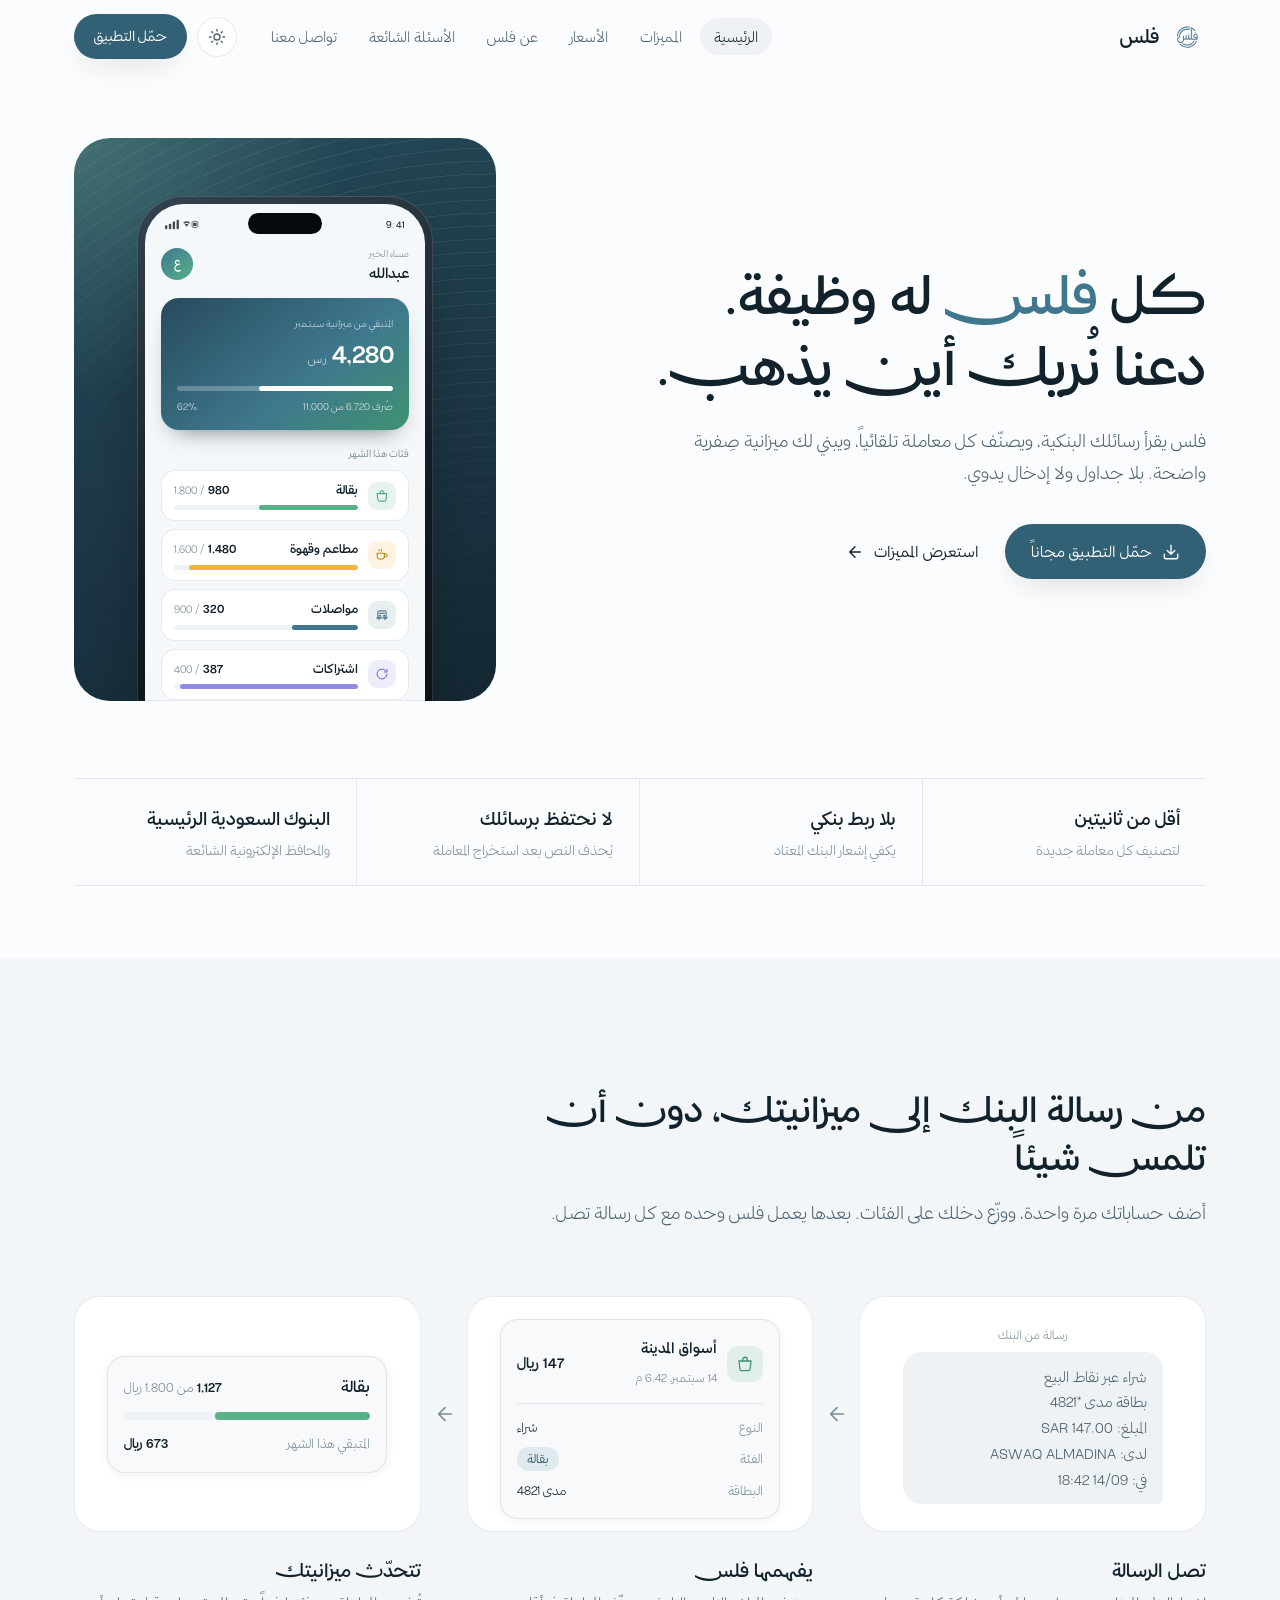
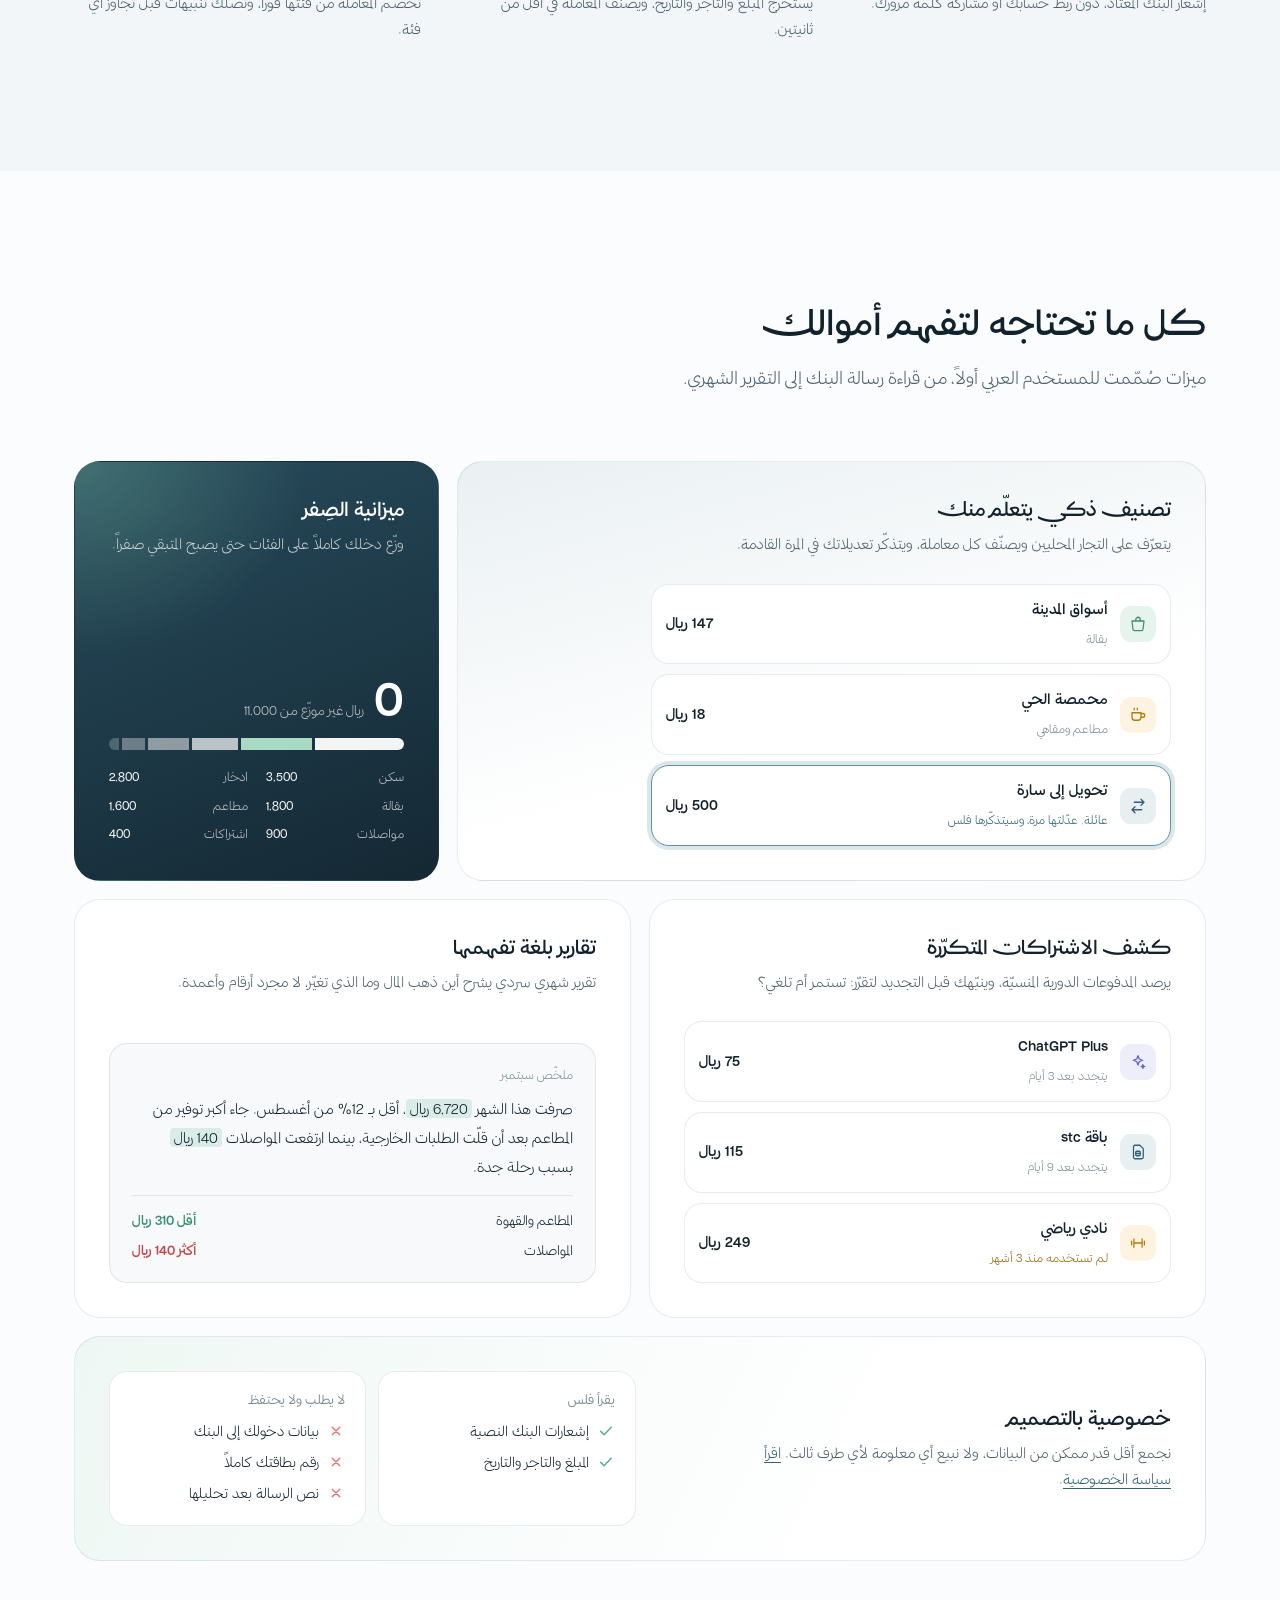
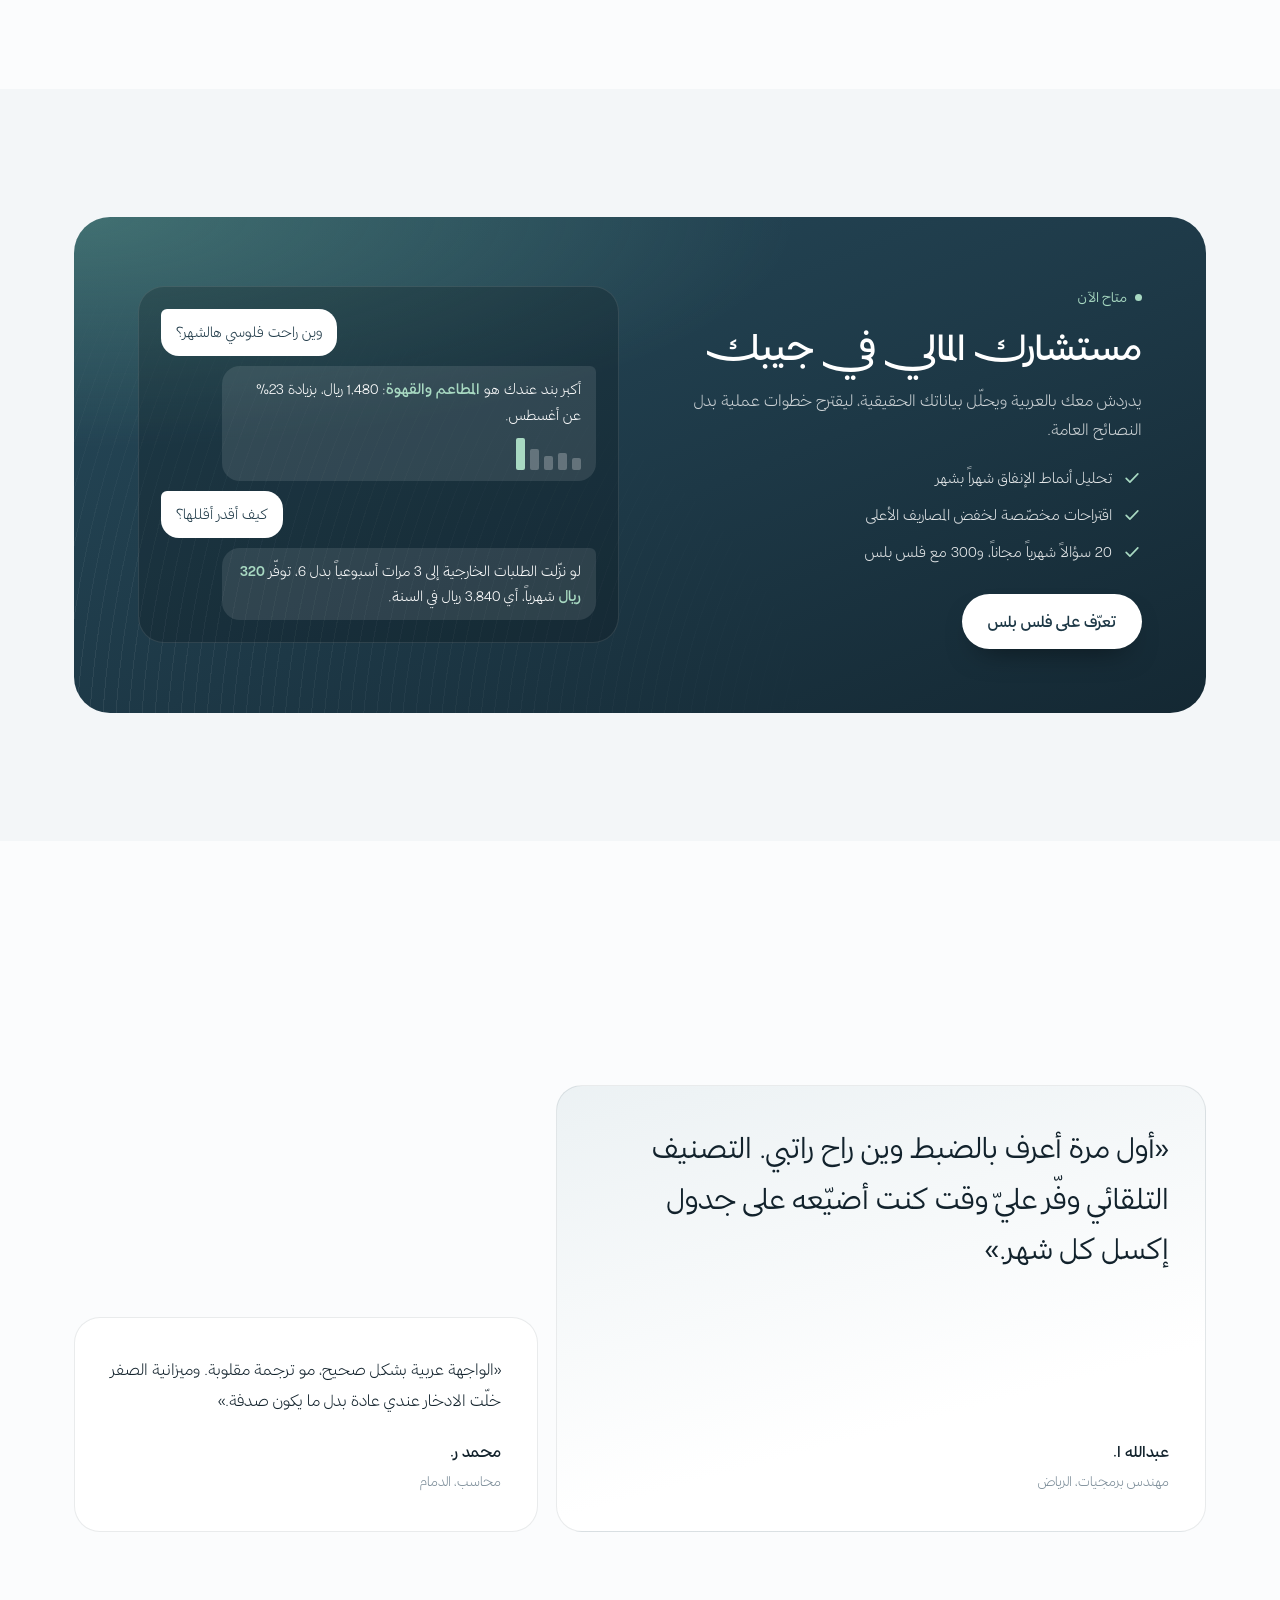
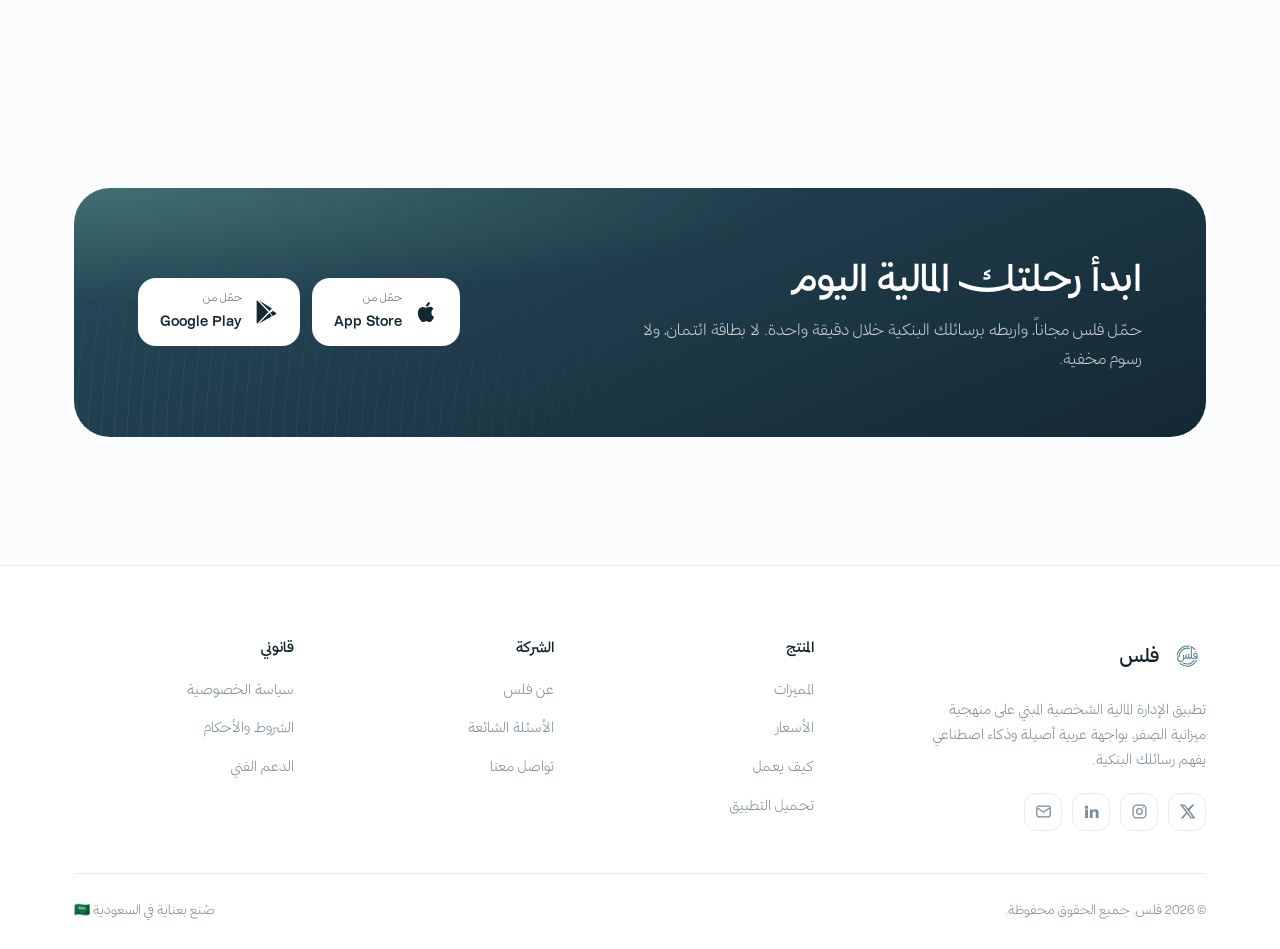
==== commit f90f4a36: "تحديث قائمة الاشتراكات في الرئيسية بأيقونات بدل الأحرف - استبدال نتفلكس وشاهد باشتراك ذكاء اصطناعي (" ====
--- a/index.html
+++ b/index.html
@@ -241,9 +241,9 @@
                         <p>يرصد المدفوعات الدورية المنسيّة، وينبّهك قبل التجديد لتقرّر: تستمر أم تلغي؟</p>
                     </div>
                     <ul class="bento__visual subs" aria-hidden="true">
-                        <li><span class="logo">ن</span><span><b>نتفلكس</b><small>يتجدد بعد 3 أيام</small></span><b class="amt">56 ريال</b></li>
-                        <li><span class="logo">ش</span><span><b>شاهد VIP</b><small>يتجدد بعد 9 أيام</small></span><b class="amt">35 ريال</b></li>
-                        <li><span class="logo">ن</span><span><b>نادي رياضي</b><small class="flag">لم تستخدمه منذ 3 أشهر</small></span><b class="amt">249 ريال</b></li>
+                        <li><i class="i-violet"><svg viewBox="0 0 24 24" fill="none" stroke="currentColor" stroke-width="1.7" stroke-linecap="round" stroke-linejoin="round"><path d="M12 3.5 13.7 8l4.5 1.7-4.5 1.7L12 16l-1.7-4.6L5.8 9.7 10.3 8z"/><path d="M18.5 15.5l.7 1.8 1.8.7-1.8.7-.7 1.8-.7-1.8-1.8-.7 1.8-.7z"/></svg></i><span><b>ChatGPT Plus</b><small>يتجدد بعد 3 أيام</small></span><b class="amt">75 ريال</b></li>
+                        <li><i class="i-brand"><svg viewBox="0 0 24 24" fill="none" stroke="currentColor" stroke-width="1.7" stroke-linecap="round" stroke-linejoin="round"><path d="M8 3h6.5L19 7.5V19a2 2 0 0 1-2 2H8a2 2 0 0 1-2-2V5a2 2 0 0 1 2-2z"/><rect x="9" y="11" width="6" height="6" rx="1.2"/><path d="M9 14h6"/></svg></i><span><b>باقة stc</b><small>يتجدد بعد 9 أيام</small></span><b class="amt">115 ريال</b></li>
+                        <li><i class="i-amber"><svg viewBox="0 0 24 24" fill="none" stroke="currentColor" stroke-width="1.7" stroke-linecap="round" stroke-linejoin="round"><path d="M6.5 6.5v11M17.5 6.5v11M3.5 9.5v5M20.5 9.5v5M6.5 12h11"/></svg></i><span><b>نادي رياضي</b><small class="flag">لم تستخدمه منذ 3 أشهر</small></span><b class="amt">249 ريال</b></li>
                     </ul>
                 </article>
 
--- a/style.css
+++ b/style.css
@@ -874,18 +874,14 @@
     background: var(--surface); border: 1px solid var(--border); border-radius: var(--r-md);
 }
 :root[data-theme="dark"] .txlist li, :root[data-theme="dark"] .subs li { background: var(--surface-2); }
-.txlist i { width: 36px; height: 36px; border-radius: 11px; flex: none; display: grid; place-items: center; }
-.txlist i svg { width: 18px; height: 18px; }
+.txlist i, .subs i { width: 36px; height: 36px; border-radius: 11px; flex: none; display: grid; place-items: center; }
+.txlist i svg, .subs i svg { width: 18px; height: 18px; }
 .txlist b, .subs b { display: block; font-size: .9rem; font-weight: 600; }
 .txlist small, .subs small { font-size: .76rem; color: var(--text-mute); }
 .txlist .amt, .subs .amt { margin-inline-start: auto; white-space: nowrap; }
 .txlist li.is-learned { border-color: var(--brand-400); box-shadow: var(--ring); }
 .txlist li.is-learned small { color: var(--brand-600); }
 :root[data-theme="dark"] .txlist li.is-learned small { color: var(--brand-200); }
-.subs .logo {
-    width: 34px; height: 34px; border-radius: 10px; flex: none; display: grid; place-items: center;
-    font-size: .85rem; font-weight: 600; color: var(--text-soft); background: var(--surface-inset);
-}
 .subs .flag { color: #96650A; }
 :root[data-theme="dark"] .subs .flag { color: var(--amber-400); }
 
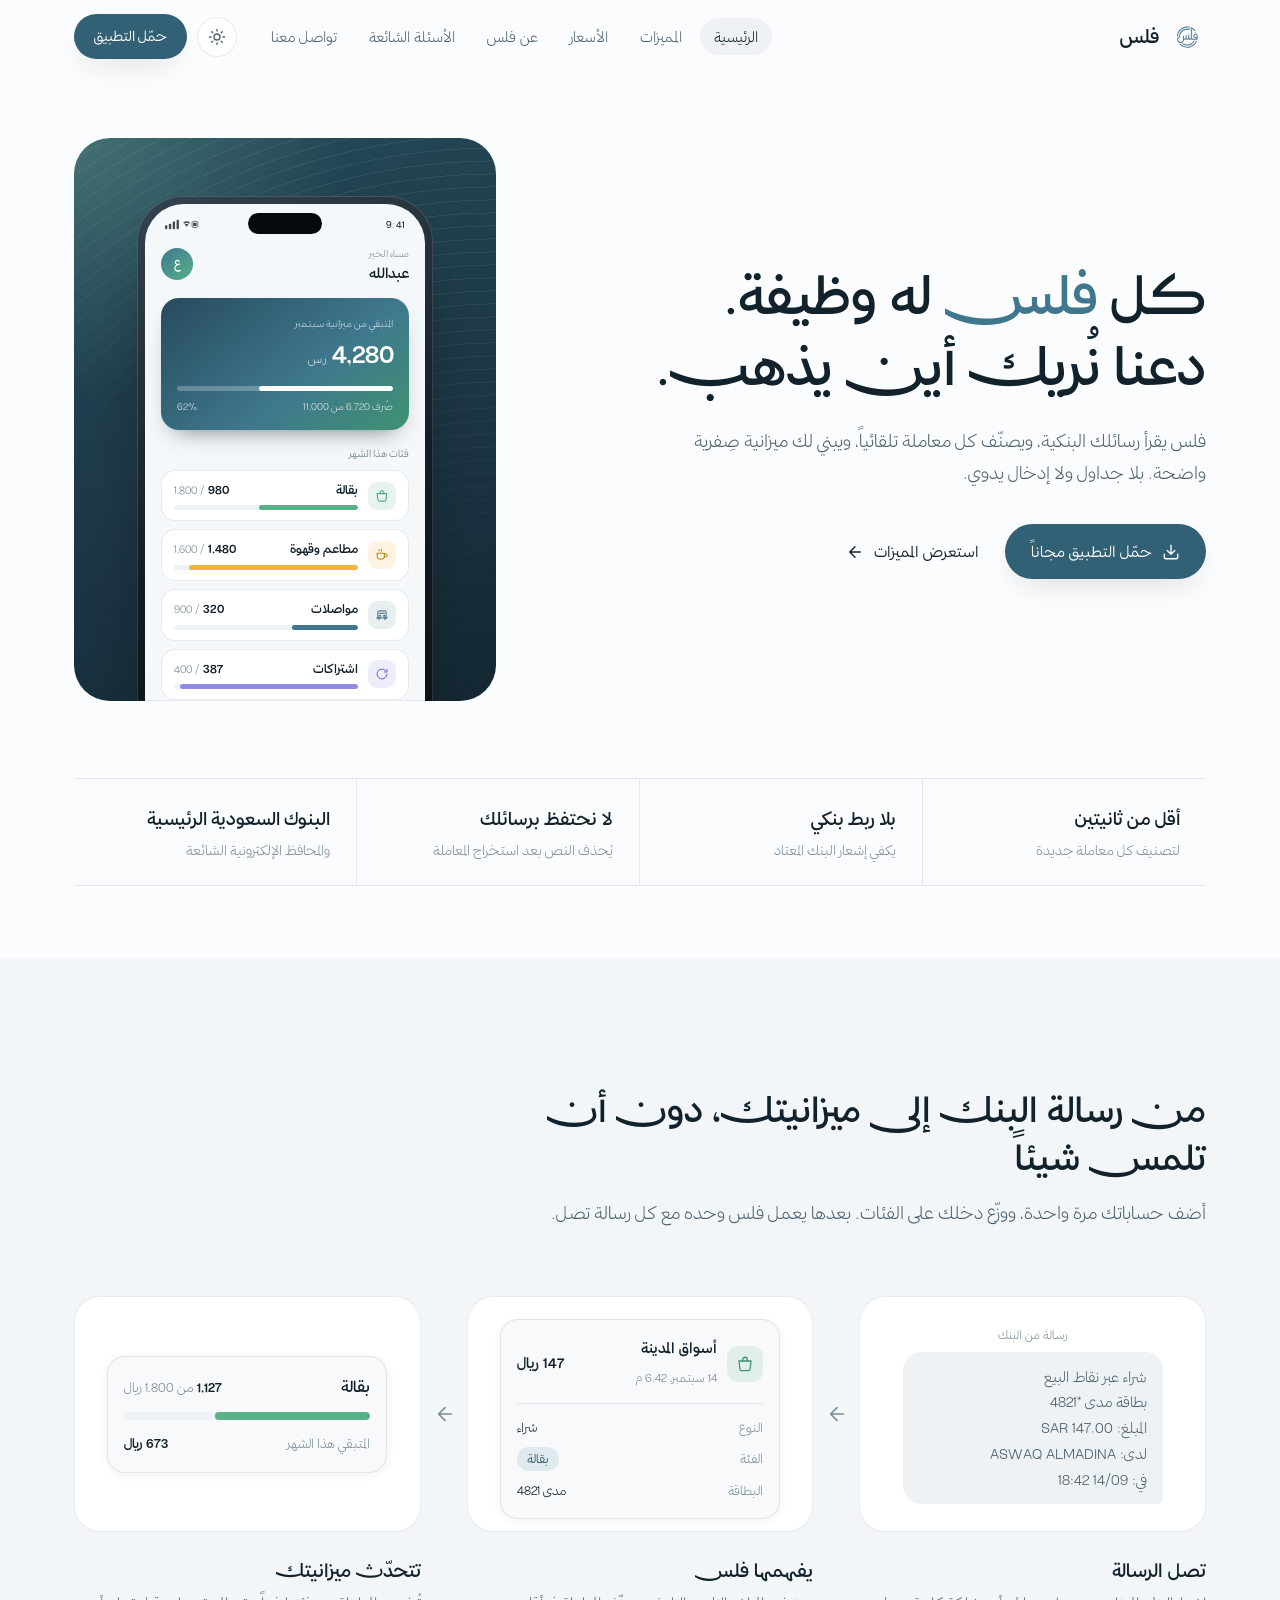
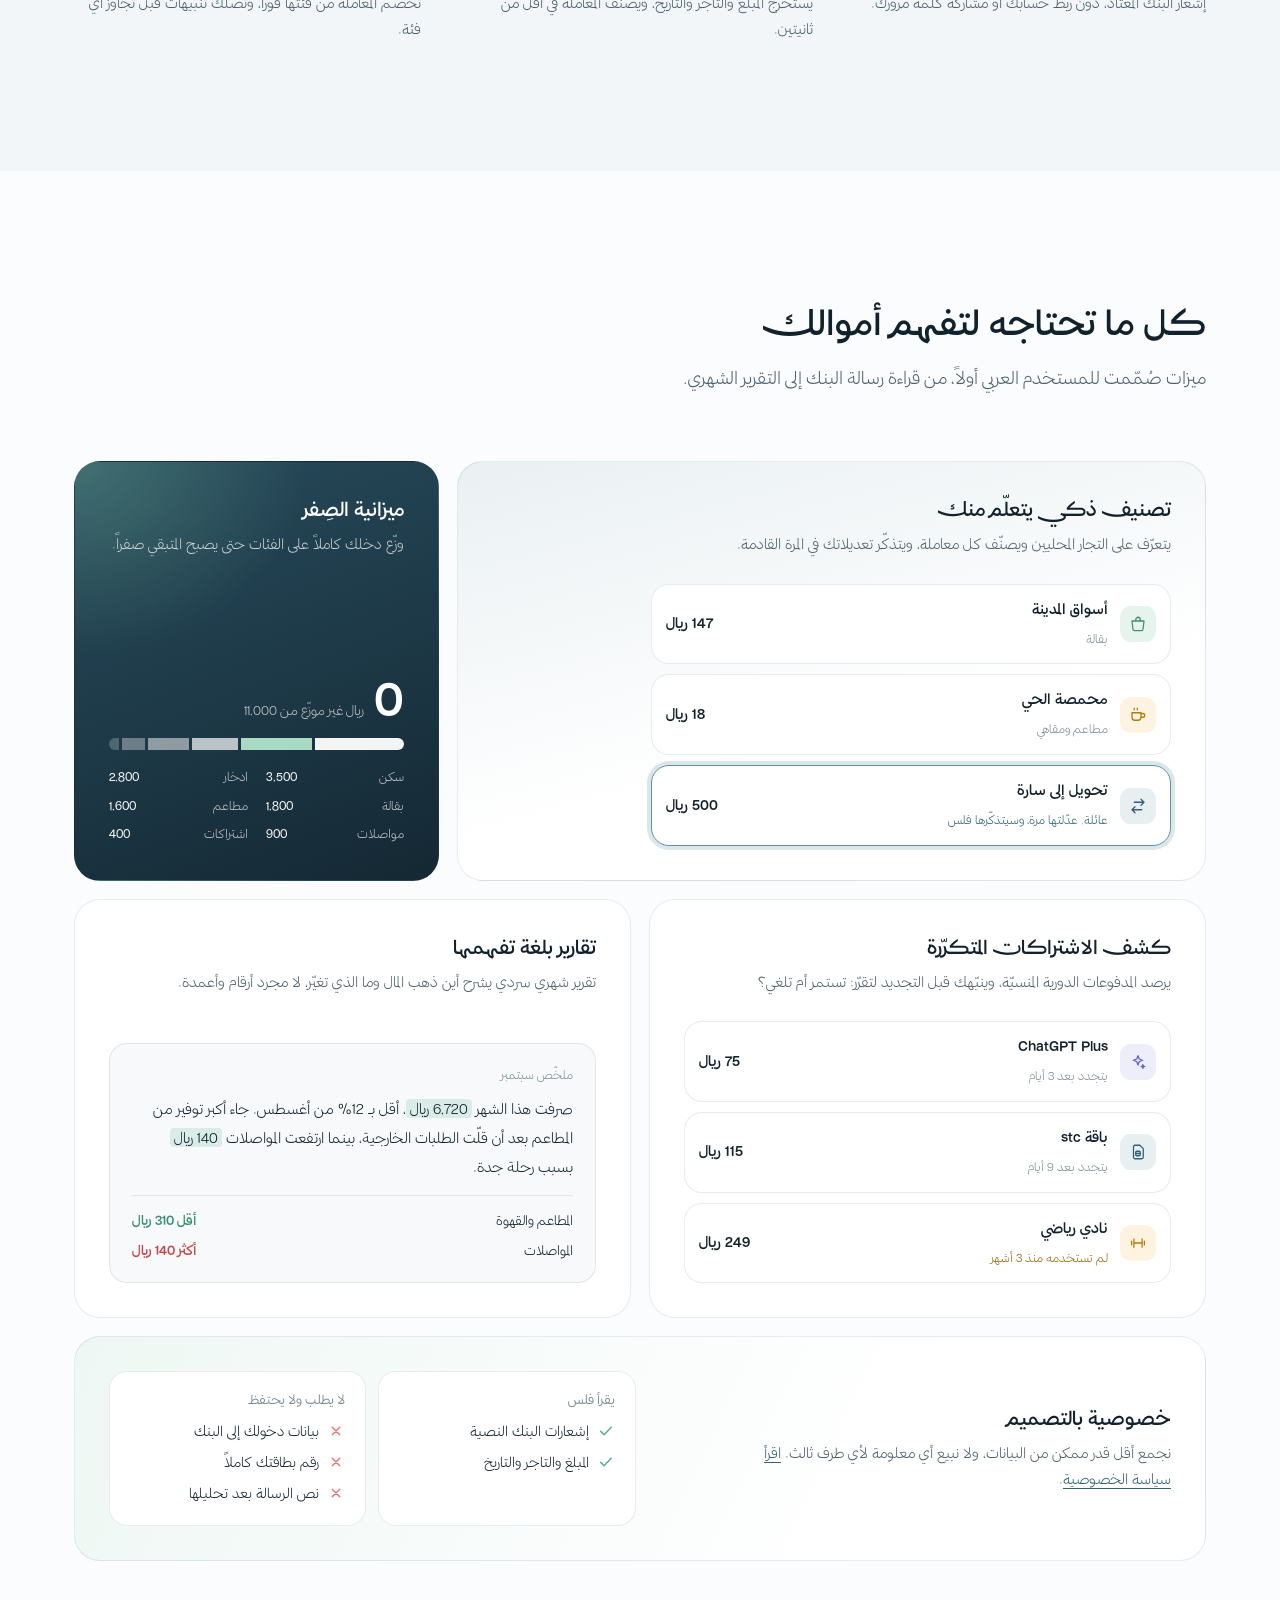
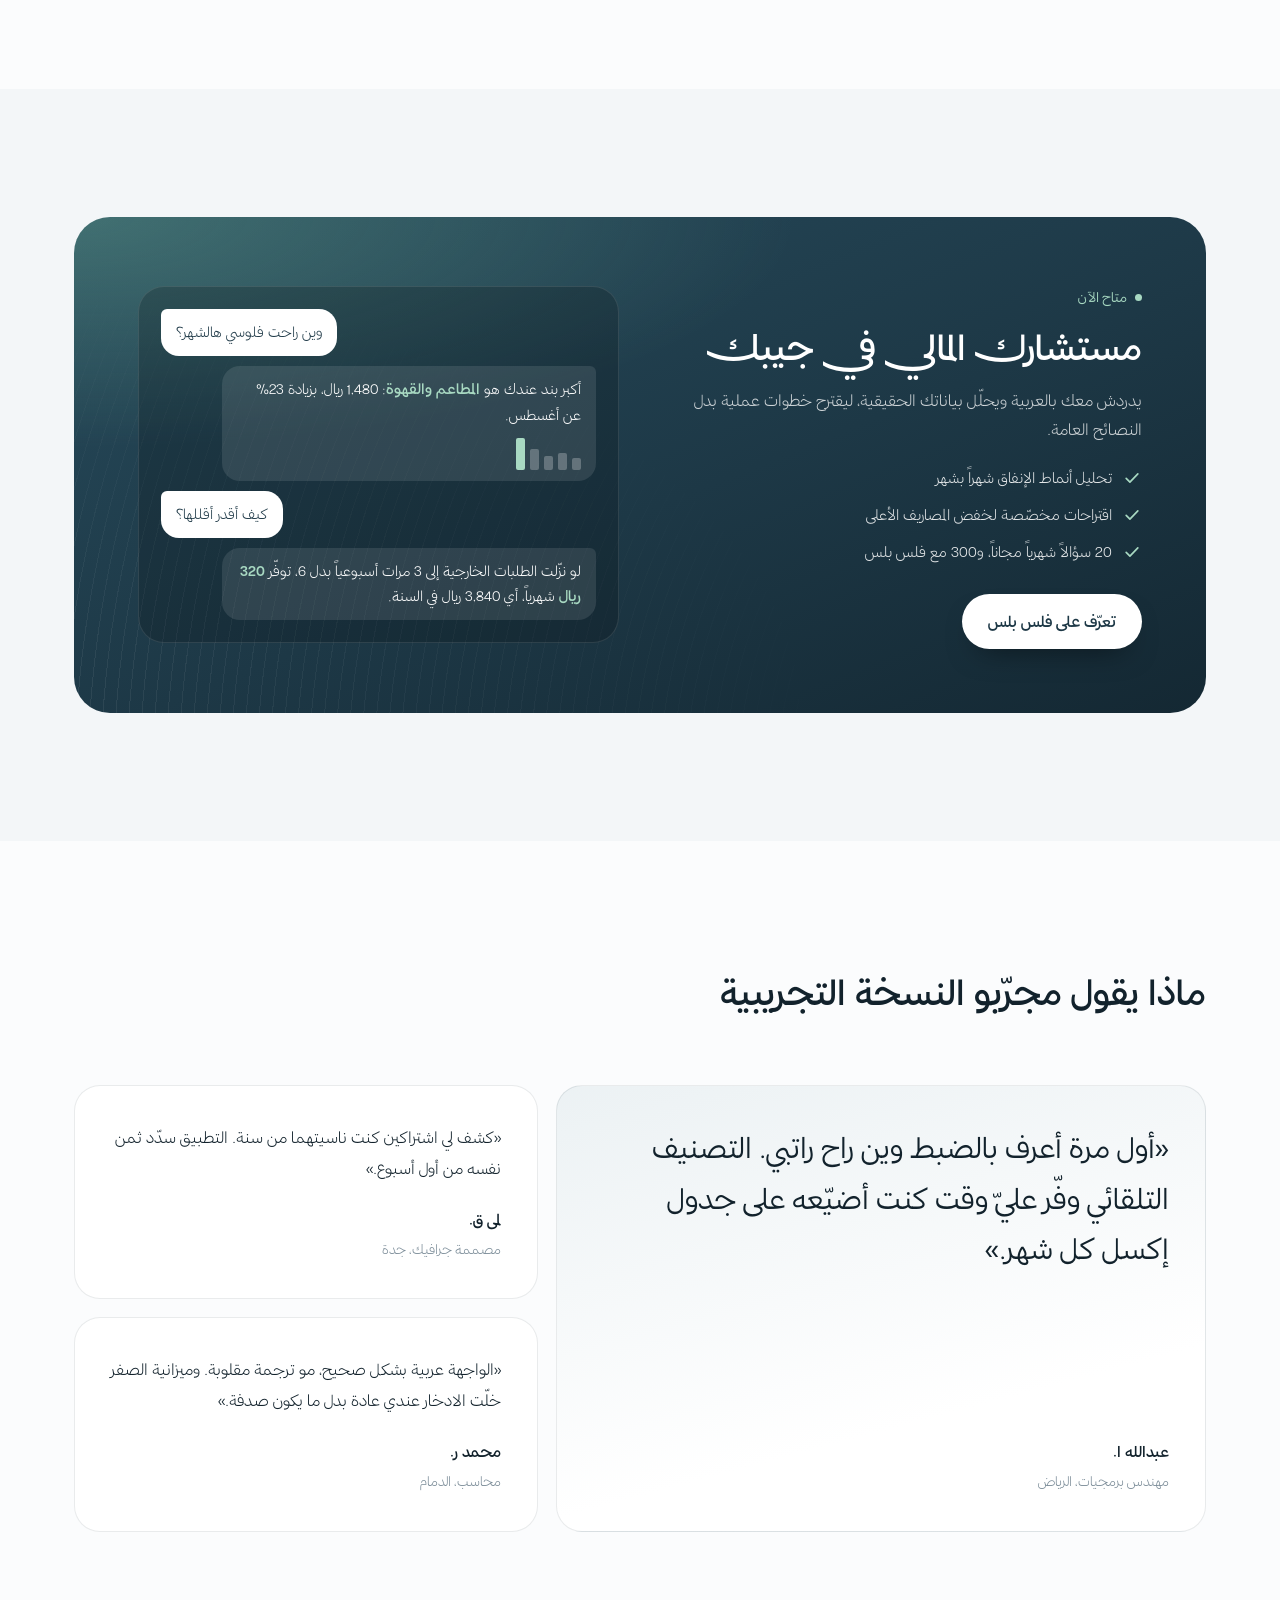
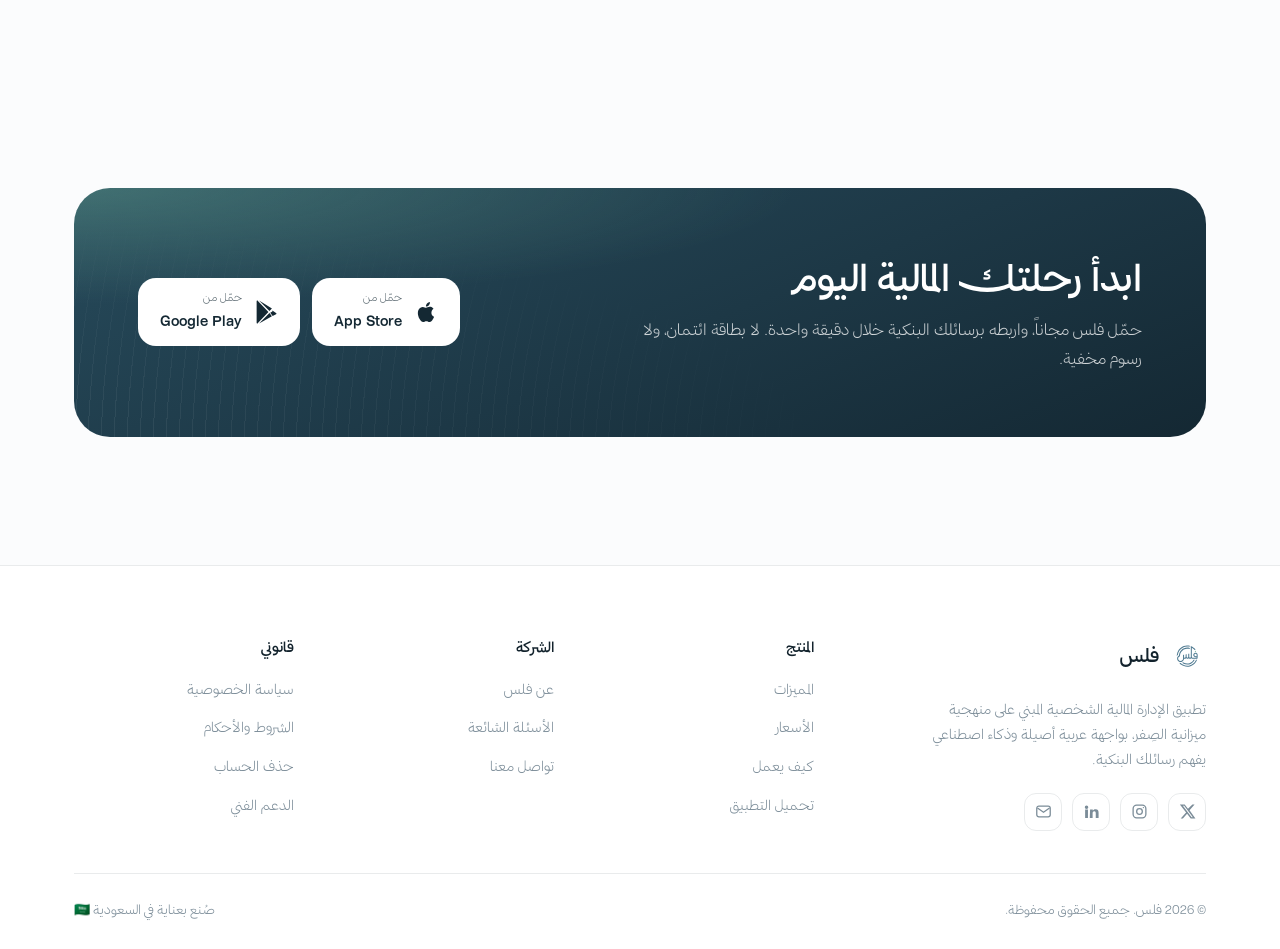
==== commit 0ccbfb92: "إضافة سياسة الخصوصية وصفحة حذف الحساب بتصميم الموقع - سياسة الخصوصية: النسخة الجديدة (6 أكتوبر 2026)" ====
--- a/index.html
+++ b/index.html
@@ -401,6 +401,7 @@
                     <ul>
                         <li><a href="privacy.html">سياسة الخصوصية</a></li>
                         <li><a href="terms.html">الشروط والأحكام</a></li>
+                        <li><a href="delete-account.html">حذف الحساب</a></li>
                         <li><a href="mailto:support@fils.app">الدعم الفني</a></li>
                     </ul>
                 </div>
--- a/style.css
+++ b/style.css
@@ -1127,6 +1127,81 @@
     html { scroll-behavior: auto; }
 }
 
+/* ----- Legal: summary, nested lists, English block, placeholders ----- */
+.todo {
+    padding: 0 6px; border-radius: 6px; font-style: normal; font-weight: 500;
+    color: #7A5300; background: color-mix(in srgb, var(--amber-400) 30%, transparent);
+    outline: 1px dashed color-mix(in srgb, var(--amber-400) 70%, transparent);
+}
+:root[data-theme="dark"] .todo { color: var(--amber-400); }
+.prose ul ul { margin: 10px 0 0; gap: 8px; }
+.prose ul ul li { font-size: .93rem; }
+.prose .summary {
+    display: grid; gap: 14px; margin-block: 8px 12px; padding: clamp(22px, 3vw, 32px);
+    background: linear-gradient(160deg, color-mix(in srgb, var(--brand-500) 10%, var(--surface)), var(--surface) 70%);
+    border: 1px solid var(--border); border-radius: var(--r-lg);
+}
+.prose .summary h2 { margin: 0 0 4px; font-size: 1.2rem; }
+.prose .summary ul { margin: 0; }
+.prose .summary li { color: var(--text); }
+.en-block { direction: ltr; text-align: left; margin-block-start: 56px; padding-block-start: 36px; border-block-start: 1px solid var(--border); }
+.en-block h2 { margin: 0 0 14px; font-size: 1.2rem; }
+.en-block p, .en-block li { color: var(--text-soft); font-size: .95rem; }
+.en-block p { margin-block-end: 12px; }
+.en-block a { color: var(--brand-600); text-decoration: underline; text-underline-offset: 3px; }
+:root[data-theme="dark"] .en-block a { color: var(--brand-200); }
+
+/* ----- Account deletion ----- */
+.delete { display: grid; grid-template-columns: minmax(0, 1.2fr) minmax(0, 1fr); gap: 18px; align-items: stretch; }
+.delete__card {
+    display: flex; flex-direction: column; padding: clamp(24px, 3vw, 36px);
+    background: var(--surface); border: 1px solid var(--border); border-radius: var(--r-lg);
+}
+.delete__card h2 { margin: 0 0 4px; font-size: 1.25rem; }
+.delete__card > p { margin-block: 12px 24px; font-size: .95rem; color: var(--text-soft); }
+.delete__card > .btn { align-self: flex-start; margin-block-start: auto; }
+.delete__card a:not(.btn) { color: var(--brand-600); text-decoration: underline; text-underline-offset: 3px; }
+:root[data-theme="dark"] .delete__card a:not(.btn) { color: var(--brand-200); }
+
+.steps-list { display: grid; gap: 16px; margin-block-start: 22px; counter-reset: step; }
+.steps-list li {
+    position: relative; min-height: 34px; padding-inline-start: 52px;
+    display: flex; align-items: center; color: var(--text-soft); font-size: .97rem;
+}
+.steps-list li::before {
+    counter-increment: step; content: counter(step);
+    position: absolute; inset-inline-start: 0; inset-block-start: 50%; translate: 0 -50%;
+    width: 34px; height: 34px; border-radius: var(--r-sm); display: grid; place-items: center;
+    font-weight: 600; color: #fff; background: var(--brand-600);
+}
+:root[data-theme="dark"] .steps-list li::before { background: var(--brand-400); color: #08131A; }
+.steps-list strong { color: var(--text); font-weight: 600; }
+
+.delete-cols { display: grid; grid-template-columns: repeat(3, minmax(0, 1fr)); gap: 16px; }
+.delete-col { padding: 24px; background: var(--surface); border: 1px solid var(--border); border-radius: var(--r-md); }
+.delete-col h3 { margin-block-end: 14px; font-size: 1.02rem; }
+.delete-col ul { display: grid; gap: 12px; }
+.delete-col li { position: relative; padding-inline-start: 18px; font-size: .9rem; line-height: 1.8; color: var(--text-soft); }
+.delete-col li::before { content: ''; position: absolute; inset-inline-start: 0; inset-block-start: .85em; width: 7px; height: 7px; border-radius: 50%; background: currentColor; }
+.delete-col--gone h3, .delete-col--gone li::before { color: #C4494C; }
+.delete-col--wait h3, .delete-col--wait li::before { color: #B37B0D; }
+.delete-col--keep h3, .delete-col--keep li::before { color: var(--mint-600); }
+:root[data-theme="dark"] .delete-col--gone h3, :root[data-theme="dark"] .delete-col--gone li::before { color: var(--rose-400); }
+:root[data-theme="dark"] .delete-col--wait h3, :root[data-theme="dark"] .delete-col--wait li::before { color: var(--amber-400); }
+:root[data-theme="dark"] .delete-col--keep h3, :root[data-theme="dark"] .delete-col--keep li::before { color: var(--mint-300); }
+
+.warn-card {
+    display: flex; gap: 16px; align-items: flex-start; margin-block-start: 18px; padding: 22px 24px;
+    background: color-mix(in srgb, var(--amber-400) 12%, var(--surface));
+    border: 1px solid color-mix(in srgb, var(--amber-400) 45%, transparent); border-radius: var(--r-md);
+}
+.warn-card__icon { width: 40px; height: 40px; flex: none; display: grid; place-items: center; border-radius: 12px; color: #B37B0D; background: color-mix(in srgb, var(--amber-400) 22%, transparent); }
+.warn-card__icon svg { width: 20px; height: 20px; }
+:root[data-theme="dark"] .warn-card__icon { color: var(--amber-400); }
+.warn-card b { display: block; margin-block-end: 4px; font-weight: 600; }
+.warn-card p { font-size: .93rem; line-height: 1.8; color: var(--text-soft); }
+.warn-card strong { color: var(--text); font-weight: 600; }
+
 /* ---------- Responsive ---------- */
 @media (max-width: 980px) {
     .home-hero__inner, .split, .contact, .band, .story, .faq-layout, .legal, .cluster { grid-template-columns: minmax(0, 1fr); }
@@ -1147,7 +1222,9 @@
     .facts__grid > div:nth-child(n+3) { border-block-start: 1px solid var(--border); }
     .bento__cell--w2, .bento__cell--w4, .bento__cell--w6 { grid-column: span 2; }
     .bento__cell--w3 { grid-column: span 1; }
+    .delete { grid-template-columns: minmax(0, 1fr); }
     .bento__cell--split { grid-template-columns: minmax(0, 1fr); }
+    .delete-cols { grid-template-columns: minmax(0, 1fr); }
     .cta { grid-template-columns: minmax(0, 1fr); }
     .footer__grid { grid-template-columns: 1fr 1fr; gap: 32px; }
 }
